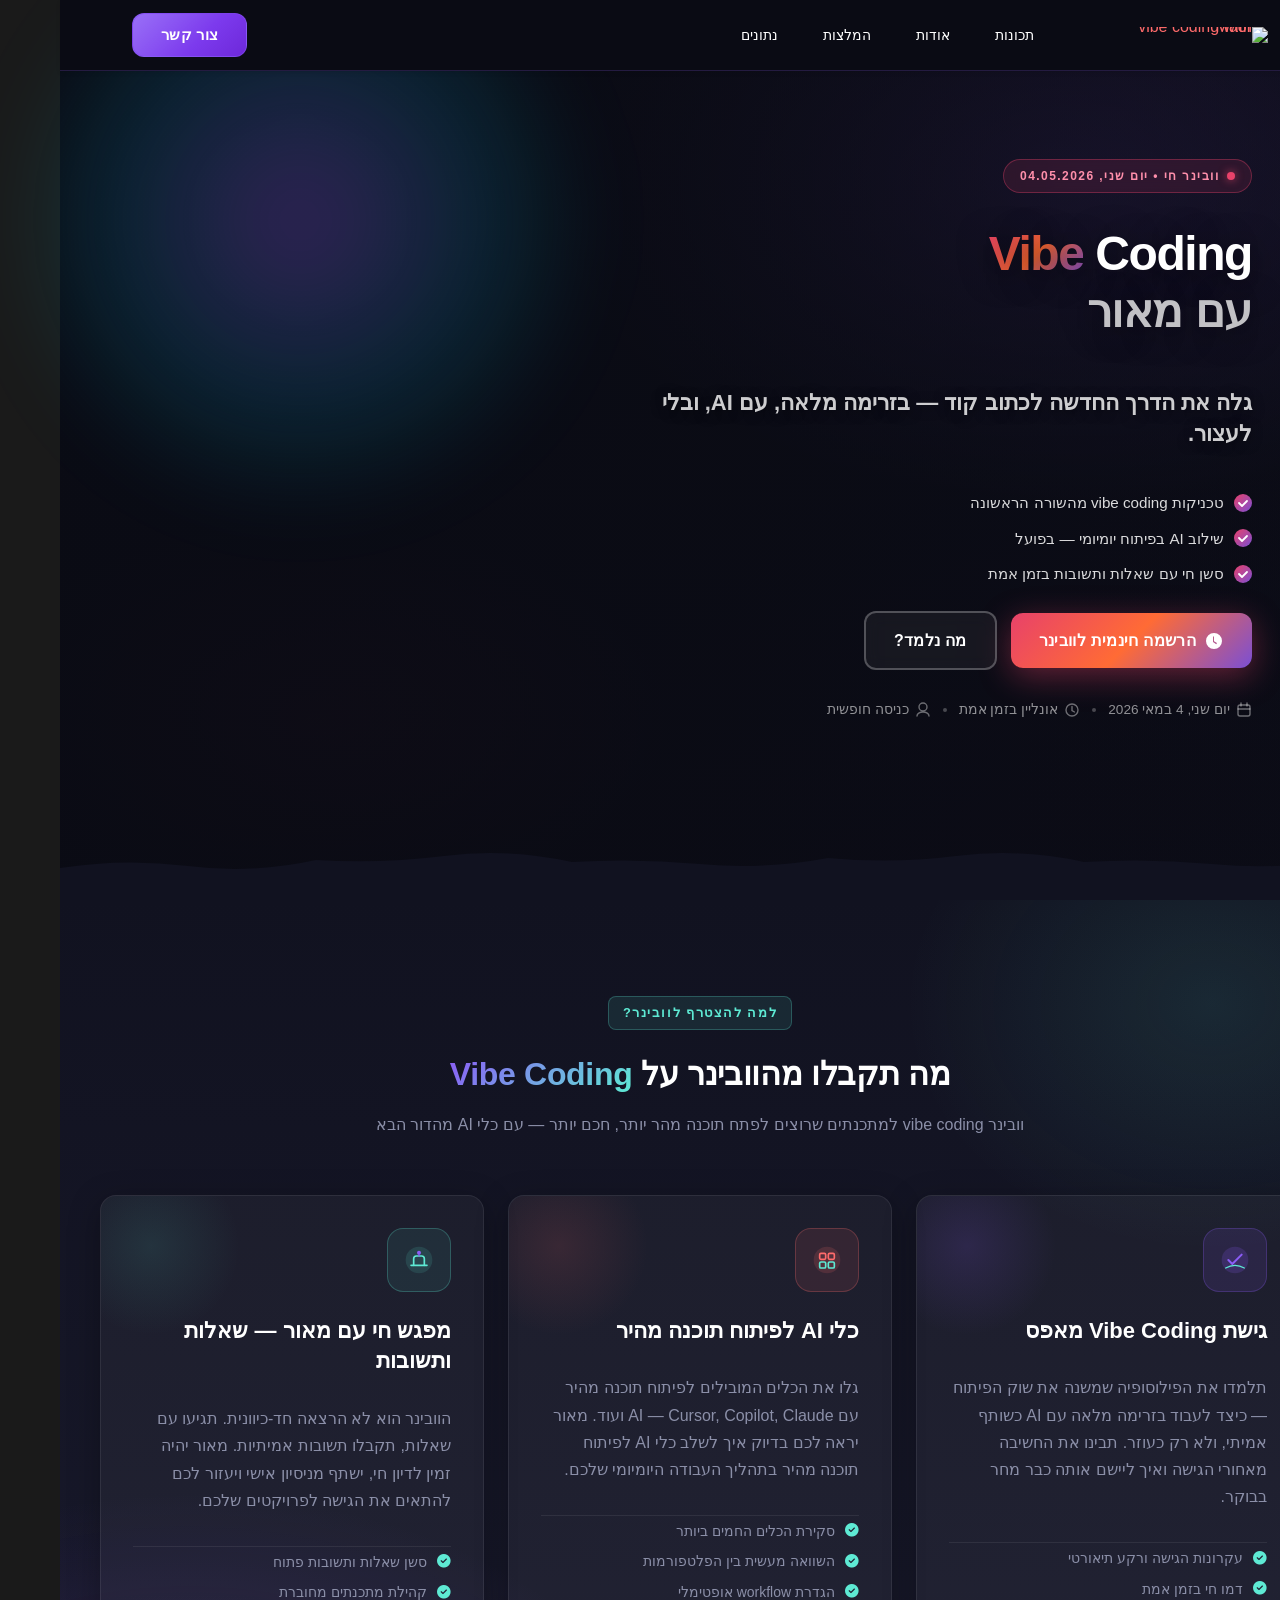
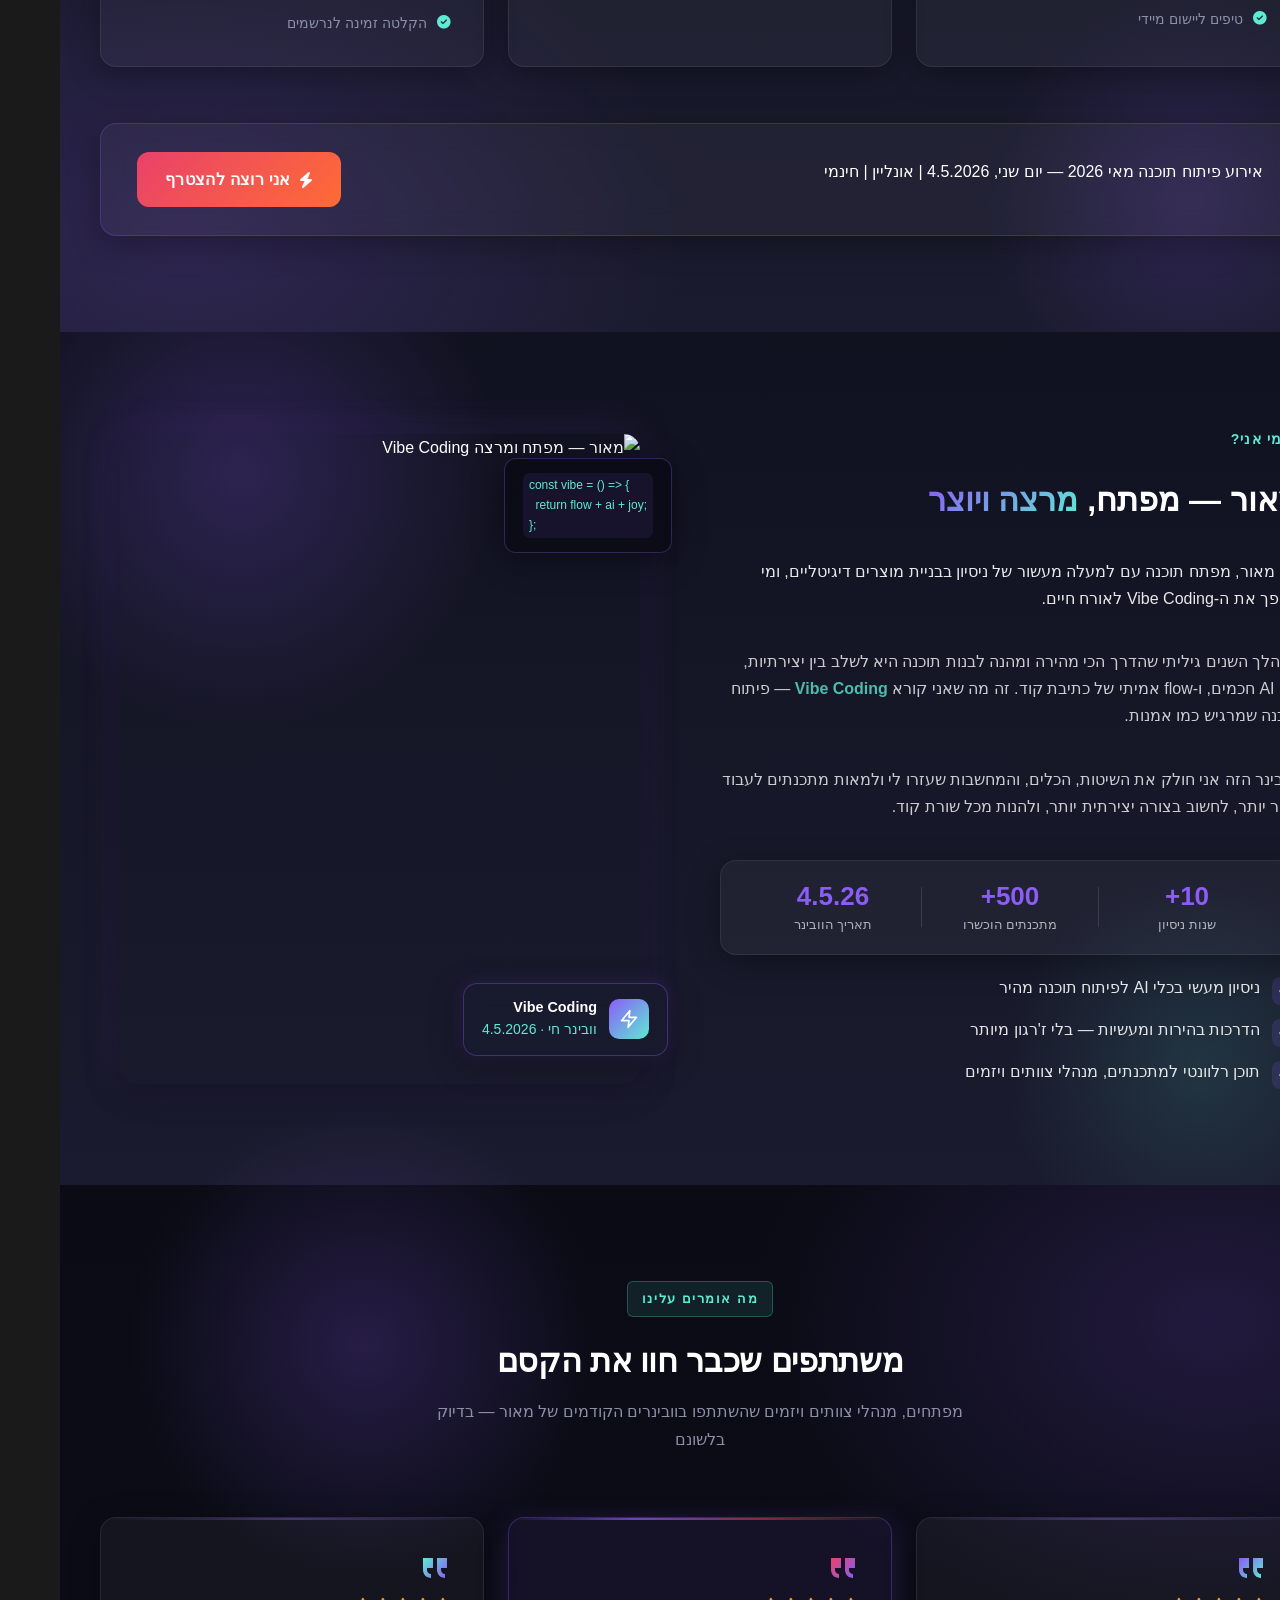
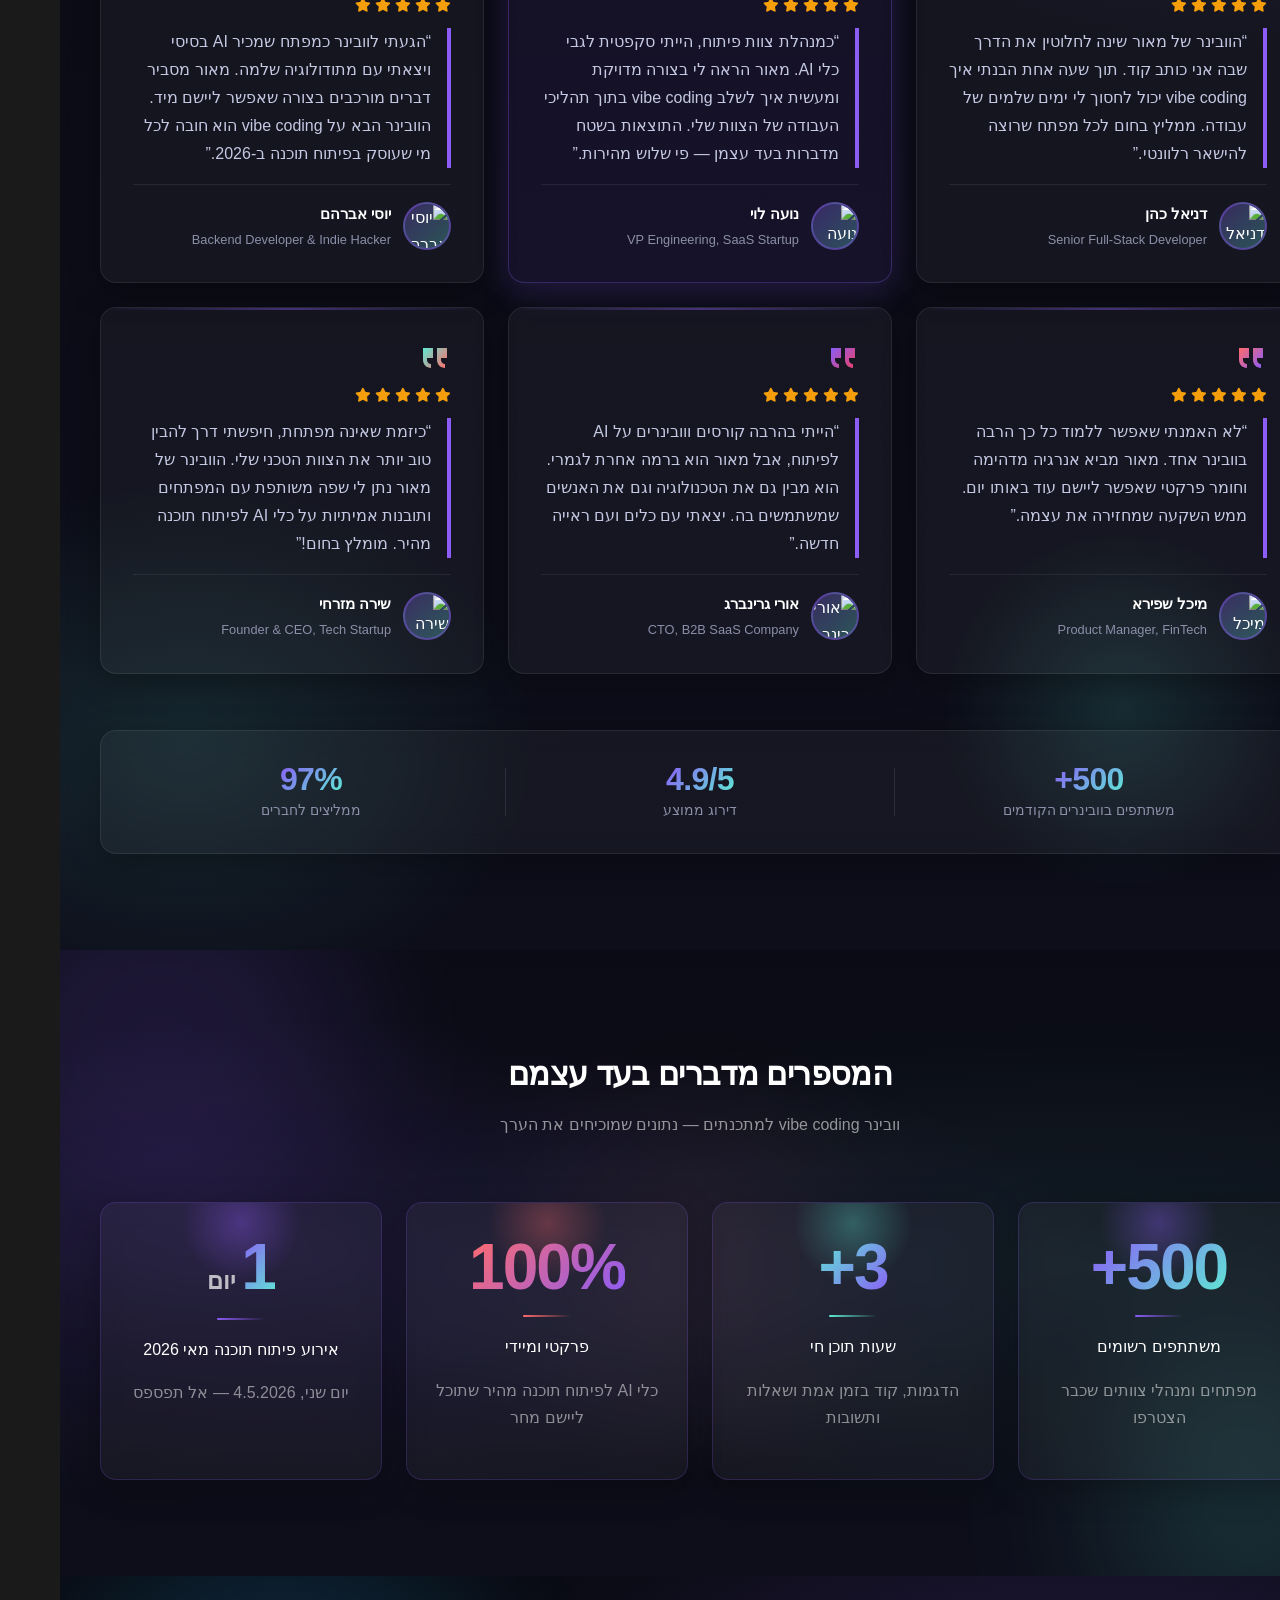
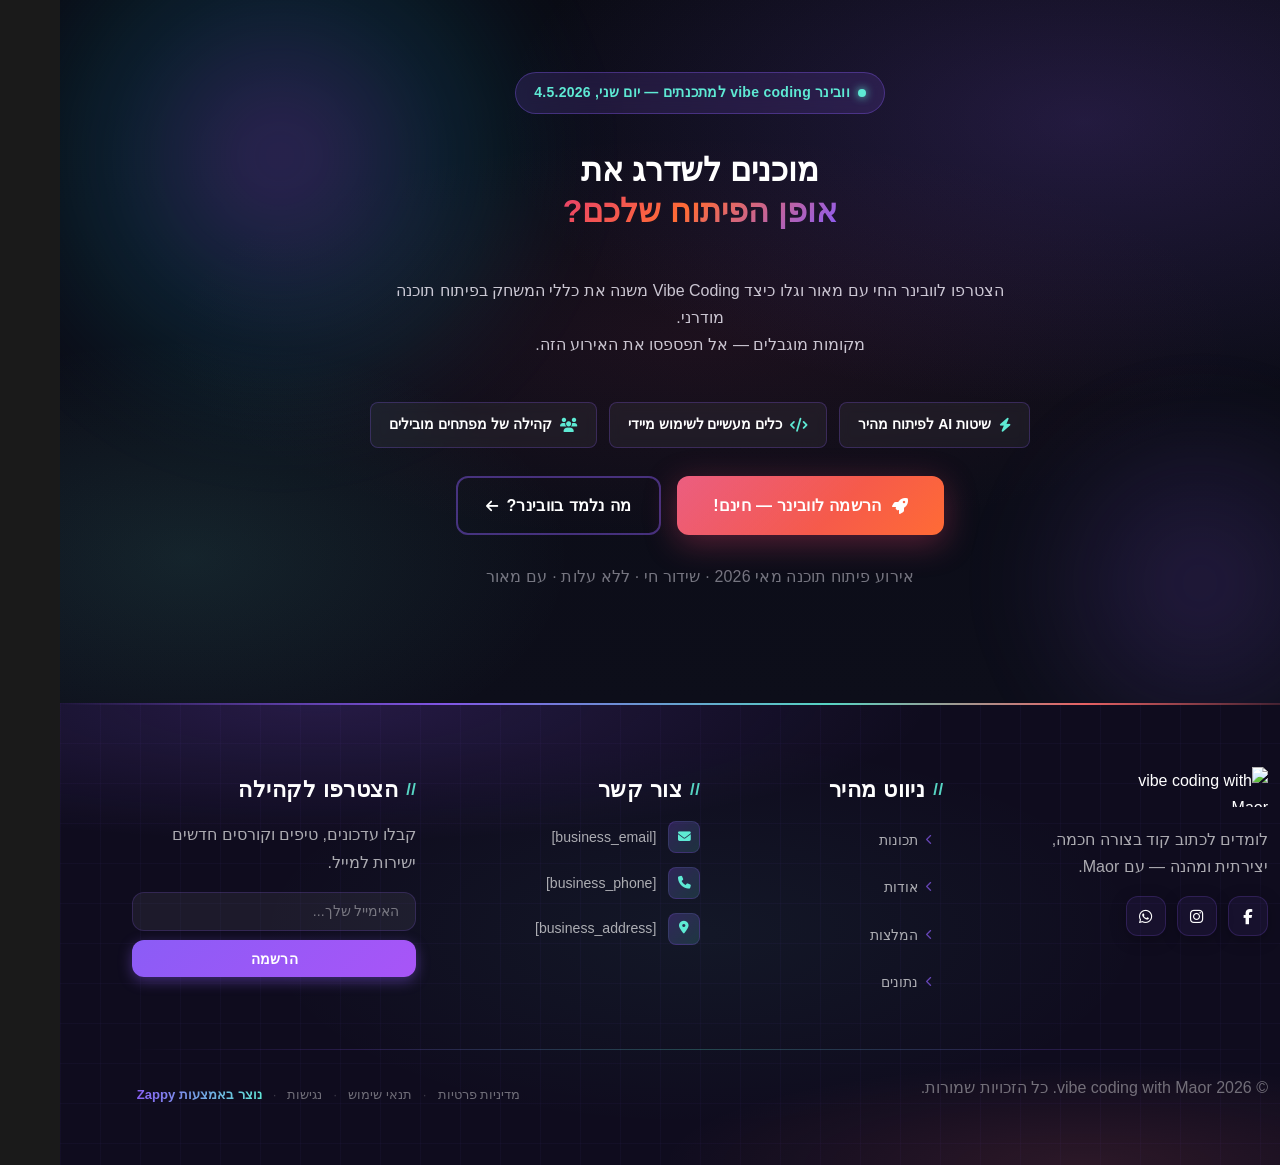
==== public/index.html @ a0b82d30 "Background sync: Progressive GitHub Sync" ====
<!doctype html><html dir="rtl" lang="he"><head><meta charset="UTF-8"><meta content="width=device-width,initial-scale=1" name="viewport"><meta content="index, follow" name="robots"><title>וובינר vibe coding למתכנתים — vibe coding with Maor</title><meta content="A landing page for a live online webinar about &#39;Vibe Coding&#39; — a modern, trending approach to software development. The event takes place on Monday, May 4th, 20" name="description"><meta content="וובינר vibe coding למתכנתים, אירוע פיתוח תוכנה מאי 2026, וובינר פיתוח תוכנה למנהלי צוותים, כלי AI לפיתוח תוכנה מהיר" name="keywords"><link href="/assets/favicon.ico" rel="icon" type="image/x-icon"><link href="/assets/favicon-16x16.png" rel="icon" type="image/png" sizes="16x16"><link href="/assets/favicon-32x32.png" rel="icon" type="image/png" sizes="32x32"><link href="/assets/favicon-48x48.png" rel="icon" type="image/png" sizes="48x48"><link href="/assets/favicon-192x192.png" rel="icon" type="image/png" sizes="192x192"><link href="/assets/favicon-512x512.png" rel="icon" type="image/png" sizes="512x512"><link href="/assets/apple-touch-icon.png" rel="apple-touch-icon"><script>!function(){"use strict";var t="ad35ed98-15ad-4f8e-ae7e-b44e70e7b2c0",e="https://qaapi.zappy5.com/api/analytics/track",a=18e5,n=2592e6,o=!0,i=!0,r=!0;var s=function(){var e="zappy_visitor_"+t,a=null;try{if(a=localStorage.getItem(e)){var o=JSON.parse(a),i=Date.now();if(i-o.created<n)return o.lastSeen=i,localStorage.setItem(e,JSON.stringify(o)),o.id}}catch(t){console.warn("Zappy Analytics: LocalStorage not available")}var r="zv_"+Date.now()+"_"+Math.random().toString(36).substr(2,9);try{localStorage.setItem(e,JSON.stringify({id:r,created:Date.now(),lastSeen:Date.now()}))}catch(t){}return r}(),c=function(){var e="zappy_session_"+t,n=null;try{if(n=sessionStorage.getItem(e)){var o=JSON.parse(n),i=Date.now();if(i-o.timestamp<a)return o.timestamp=i,sessionStorage.setItem(e,JSON.stringify(o)),o.id}}catch(t){console.warn("Zappy Analytics: SessionStorage not available")}var r="zs_"+Date.now()+"_"+Math.random().toString(36).substr(2,9);try{sessionStorage.setItem(e,JSON.stringify({id:r,timestamp:Date.now()}))}catch(t){}return r}();function l(a,n){n=n||{};var o={website_id:t,event_type:a,page_path:window.location.pathname,referrer:document.referrer||"direct",visitor_id:s,session_id:c,metadata:n};if(navigator.sendBeacon){var i=new Blob([JSON.stringify(o)],{type:"application/json"});navigator.sendBeacon(e,i)}else fetch(e,{method:"POST",headers:{"Content-Type":"application/json"},body:JSON.stringify(o),keepalive:!0}).catch(function(t){console.warn("Zappy Analytics: Failed to track event",t)})}o&&l("pageview",{title:document.title,url:window.location.href}),i&&document.addEventListener("click",function(t){var e=t.target;if("BUTTON"===e.tagName||e.closest("button")){var a="BUTTON"===e.tagName?e:e.closest("button");l("click",{element:"button",text:a.textContent.trim().substring(0,100),id:a.id||null,class:a.className||null})}else if("A"===e.tagName||e.closest("a")){var n="A"===e.tagName?e:e.closest("a");l("navigation",{element:"link",text:n.textContent.trim().substring(0,100),href:n.href,external:n.hostname!==window.location.hostname})}},!0),r&&document.addEventListener("submit",function(t){var e=t.target;l("form_submit",{form_id:e.id||null,form_name:e.name||null,form_action:e.action||null,form_method:e.method||"GET"})},!0);var d=Date.now();window.addEventListener("beforeunload",function(){l("page_unload",{time_on_page:Math.floor((Date.now()-d)/1e3),page_path:window.location.pathname})}),window.zappyAnalytics={track:l,getVisitorId:function(){return s},getSessionId:function(){return c}}}()</script><meta content="וובינר vibe coding למתכנתים — vibe coding with Maor" property="og:title"><meta content="A landing page for a live online webinar about &#39;Vibe Coding&#39; — a modern, trending approach to software development. The event takes place on Monday, May 4th, 20" property="og:description"><meta content="summary_large_image" name="twitter:card"><meta content="וובינר vibe coding למתכנתים — vibe coding with Maor" name="twitter:title"><meta content="A landing page for a live online webinar about &#39;Vibe Coding&#39; — a modern, trending approach to software development. The event takes place on Monday, May 4th, 20" name="twitter:description"><meta content="website" property="og:type"><meta content="he_IL" property="og:locale"><link href="https://cdnjs.cloudflare.com/ajax/libs/font-awesome/6.4.0/css/all.min.css" rel="stylesheet"><link href="/assets/favicon.ico" rel="icon" type="image/x-icon"><link href="/assets/favicon-16x16.png" rel="icon" type="image/png" sizes="16x16"><link href="/assets/favicon-32x32.png" rel="icon" type="image/png" sizes="32x32"><link href="/assets/favicon-48x48.png" rel="icon" type="image/png" sizes="48x48"><link href="/assets/favicon-192x192.png" rel="icon" type="image/png" sizes="192x192"><link href="/assets/favicon-512x512.png" rel="icon" type="image/png" sizes="512x512"><link href="/assets/apple-touch-icon.png" rel="apple-touch-icon"><link href="https://cdn.jsdelivr.net/npm/vanilla-cookieconsent@3/dist/cookieconsent.css" rel="stylesheet"><script src="https://cdn.jsdelivr.net/npm/vanilla-cookieconsent@3/dist/cookieconsent.umd.js"></script><script src="https://cdn.jsdelivr.net/gh/mickidum/acc_toolbar/acctoolbar/acctoolbar.min.js"></script><link href="/styles.css" rel="stylesheet"><style id="zappy-dropdown-submenu-styles">#navMenu li:has(.sub-menu),.nav-menu li:has(.sub-menu),.navbar li:has(.sub-menu),nav li:has(.sub-menu){position:relative}#navMenu .sub-menu,.nav-menu .sub-menu,.navbar .sub-menu,nav .sub-menu{display:block!important;position:absolute!important;top:100%;left:0;min-width:220px;background:#fff;border-radius:8px;box-shadow:0 8px 25px rgba(0,0,0,.15);padding:8px 0;opacity:0;visibility:hidden;transform:translateY(10px);transition:all .3s ease;z-index:1000;list-style:none;pointer-events:none}#navMenu li:hover>.sub-menu,.nav-menu li:hover>.sub-menu,.navbar li:hover>.sub-menu,nav li:hover>.sub-menu{opacity:1!important;visibility:visible!important;transform:translateY(0)!important;pointer-events:auto!important}.sub-menu li{list-style:none;margin:0;padding:0}.sub-menu a{display:block!important;padding:10px 16px!important;color:var(--text-dark,#333)!important;font-weight:500;text-decoration:none;white-space:nowrap;transition:background-color .2s}.sub-menu .zappy-nav-child>a{padding-left:28px!important;font-size:.9em!important;opacity:.85!important}[dir=rtl] .sub-menu .zappy-nav-child>a,html[lang=ar] .sub-menu .zappy-nav-child>a,html[lang=he] .sub-menu .zappy-nav-child>a{padding-left:10px!important;padding-right:28px!important}.sub-menu .zappy-nav-parent>a{font-weight:600!important}.sub-menu a:hover{background-color:#f5f5f5}[dir=rtl] .nav-menu .sub-menu,[dir=rtl] .navbar .sub-menu,[dir=rtl] nav .sub-menu,html[lang=ar] .nav-menu .sub-menu,html[lang=ar] .navbar .sub-menu,html[lang=ar] nav .sub-menu,html[lang=he] .nav-menu .sub-menu,html[lang=he] .navbar .sub-menu,html[lang=he] nav .sub-menu{left:auto!important;right:0!important}.sub-menu:empty,.sub-menu:not(:has(li)):not(:has(> a)),.sub-menu:not(:has(li:not(.zappy-hidden-menu-item))):not(:has(> a)){display:none!important;opacity:0!important;visibility:hidden!important;pointer-events:none!important}li:has(.menu-group-title):hover>.sub-menu{opacity:1!important;visibility:visible!important;transform:translateY(0)!important;pointer-events:auto!important}#navMenu>li>.menu-group-title,.nav-menu>li>.menu-group-title{display:inline-block;padding:.5rem 1rem;cursor:default;user-select:none}@media (max-width:768px){#navMenu .sub-menu,.nav-menu .sub-menu,.navbar .sub-menu,nav .sub-menu{position:static!important;transform:none!important;box-shadow:none!important;background:0 0!important;max-height:0;overflow:hidden;opacity:0;visibility:hidden;transition:max-height .3s ease,opacity .3s ease;padding:0!important;border-radius:0!important}#navMenu .sub-menu.mobile-expanded,.nav-menu .sub-menu.mobile-expanded,.navbar .sub-menu.mobile-expanded{max-height:none!important;overflow-y:visible!important;opacity:1!important;visibility:visible!important;padding:8px 0 8px 16px!important}[dir=rtl] .sub-menu.mobile-expanded,html[lang=he] .sub-menu.mobile-expanded{padding:8px 16px 8px 0!important}#navMenu li:hover>.sub-menu,.nav-menu li:hover>.sub-menu,.navbar li:hover>.sub-menu,nav li:hover>.sub-menu{opacity:0;visibility:hidden;pointer-events:none}#navMenu li>.sub-menu.mobile-expanded,.nav-menu li>.sub-menu.mobile-expanded,.navbar li>.sub-menu.mobile-expanded,nav li>.sub-menu.mobile-expanded{opacity:1!important;visibility:visible!important;pointer-events:auto!important}#navMenu li:has(.sub-menu),.nav-menu li:has(.sub-menu),.navbar li:has(.sub-menu),nav li:has(.sub-menu){display:flex!important;flex-wrap:wrap!important;align-items:center!important;position:relative!important;min-height:44px!important}#navMenu li:has(.sub-menu)>a,.nav-menu li:has(.sub-menu)>a,.navbar li:has(.sub-menu)>a,nav li:has(.sub-menu)>a{flex:1!important;min-width:0!important}#navMenu li:has(.sub-menu)>.menu-group-title,.nav-menu li:has(.sub-menu)>.menu-group-title,.navbar li:has(.sub-menu)>.menu-group-title,nav li:has(.sub-menu)>.menu-group-title{flex:1!important;min-width:0!important;padding:0!important;line-height:inherit!important}#navMenu li:has(.sub-menu)>.sub-menu,.nav-menu li:has(.sub-menu)>.sub-menu,.navbar li:has(.sub-menu)>.sub-menu,nav li:has(.sub-menu)>.sub-menu{flex-basis:100%!important;width:100%!important}#navMenu li:has(.sub-menu)>a [class*=arrow],#navMenu li:has(.sub-menu)>a [class*=chevron],.nav-menu li:has(.sub-menu)>a .fa-angle-down,.nav-menu li:has(.sub-menu)>a .fa-chevron-down,.nav-menu li:has(.sub-menu)>a [class*=arrow],.nav-menu li:has(.sub-menu)>a [class*=chevron],nav li:has(.sub-menu)>a [class*=arrow],nav li:has(.sub-menu)>a [class*=chevron]{display:none!important;visibility:hidden!important}.mobile-submenu-toggle{display:flex!important;align-items:center!important;justify-content:center!important;width:44px!important;height:auto!important;background:0 0!important;border:none!important;cursor:pointer!important;color:var(--text-dark)!important;position:static!important;flex-shrink:0!important;align-self:stretch!important;z-index:2!important;padding:0!important;margin:0!important}.mobile-submenu-toggle::after{content:''!important;width:0!important;height:0!important;border-left:6px solid transparent!important;border-right:6px solid transparent!important;border-top:7px solid currentColor!important;transition:transform .3s ease!important}.mobile-submenu-toggle.expanded::after{transform:rotate(180deg)!important}.sub-menu a{padding:10px 0!important;display:block!important;color:var(--text-dark)!important;white-space:normal!important}.sub-menu .zappy-nav-child>a{padding-left:28px!important;font-size:.9em!important;opacity:.85!important}[dir=rtl] .sub-menu .zappy-nav-child>a,html[lang=ar] .sub-menu .zappy-nav-child>a,html[lang=he] .sub-menu .zappy-nav-child>a{padding-left:0!important;padding-right:28px!important}.sub-menu .zappy-nav-parent>a{font-weight:600!important}#navMenu.active,.nav-menu.active{max-width:100vw!important;overflow-x:hidden!important;box-sizing:border-box!important}.navbar .sub-menu li a,.zappy-products-dropdown .sub-menu a,nav.navbar .sub-menu li a{color:var(--text-dark)!important}}@media (min-width:769px){.mobile-submenu-toggle{display:none!important}}</style><style id="zappy-widget-visibility">#mic-access-tool-box,#mic-access-tool-general-button,#mic-init-access-tool #mic-access-tool-box,#mic-init-access-tool #mic-access-tool-general-button,#mic-init-access-tool .mic-access-tool-general-button,._access-icon,._access-menu,.mic-access-tool-box,.mic-access-tool-general-button,div[id*=mic-access-tool-box]{display:none!important;visibility:hidden!important;opacity:0!important;pointer-events:none!important}</style></head><body><nav class="navbar" dir="rtl"><button class="mobile-toggle" aria-label="Menu" id="mobileToggle"><svg viewBox="0 0 24 24" fill="none" height="24" width="24" class="hamburger-icon"><path d="M3 12h18M3 6h18M3 18h18" stroke="currentColor" stroke-linecap="round" stroke-width="2"></path></svg> <svg viewBox="0 0 24 24" fill="none" height="24" width="24" class="close-icon" style="display:none"><path d="M18 6L6 18M6 6l12 12" stroke="currentColor" stroke-linecap="round" stroke-width="2"></path></svg></button> <button class="phone-header-btn" aria-label="Call" data-phone=""><svg viewBox="0 0 24 24" fill="currentColor" height="20" width="20"><path d="M22 16.92v3a2 2 0 0 1-2.18 2 19.79 19.79 0 0 1-8.63-3.07 19.5 19.5 0 0 1-6-6 19.79 19.79 0 0 1-3.07-8.67A2 2 0 0 1 4.11 2h3a2 2 0 0 1 2 1.72 12.84 12.84 0 0 0 .7 2.81 2 2 0 0 1-.45 2.11L8.09 9.91a16 16 0 0 0 6 6l1.27-1.27a2 2 0 0 1 2.11-.45 12.84 12.84 0 0 0 2.81.7A2 2 0 0 1 22 16.92z"></path></svg></button><div class="nav-container"><div class="nav-right-group"><div class="nav-brand"><a href="/" class="logo-link"><img alt="vibe coding with Maor" src="/assets/vibe-coding-with-maor-logo.webp" class="logo"></a></div><ul class="nav-menu" id="navMenu"><li><a href="#features">תכונות</a></li><li><a href="#about">אודות</a></li><li><a href="#testimonials">המלצות</a></li><li><a href="#stats">נתונים</a></li></ul></div><div class="nav-cta-container"><a href="#cta" class="nav-cta-btn">צור קשר</a></div></div></nav><script>window.addEventListener("load",function(){const e=document.querySelector(".navbar, nav, header");if(!e)return void console.log("[Navbar] Navbar element not found");let t=document.getElementById("mobileToggle")||document.querySelector(".mobile-toggle")||document.querySelector(".hamburger")||document.querySelector(".hamburger-menu")||document.querySelector(".menu-toggle")||document.querySelector(".burger-menu")||document.querySelector('[aria-label="Menu"]')||document.querySelector('[aria-label="תפריט"]');const o=document.querySelector(".phone-header-btn"),n=window.getComputedStyle(e);let r=n.backgroundColor;if(console.log("[Navbar] Initial navbar background:",r),"transparent"===r||"rgba(0, 0, 0, 0)"===r||r.startsWith("rgba")&&r.includes(", 0)")){const e=n.backgroundImage;if(e&&"none"!==e)console.log("[Navbar] Navbar has background image/gradient, using dark text"),r="rgb(240, 240, 240)";else{const e=window.getComputedStyle(document.body).backgroundColor;console.log("[Navbar] Navbar transparent, using body background:",e),r=e}}const i=r.match(/\d+/g);if(i&&i.length>=3){const e=(.299*parseInt(i[0])+.587*parseInt(i[1])+.114*parseInt(i[2]))/255;console.log("[Navbar] Mobile button colors preserved from Claude CSS (luminance:",e.toFixed(2)+")");const n=document.createElement("style");n.id="zappy-mobile-nav-fix";document.documentElement.lang;document.documentElement.dir,n.textContent='\n        /* Hide mobile buttons on desktop, show only on mobile */\n        @media (min-width: 769px) {\n          .mobile-toggle,\n          .phone-header-btn {\n            display: none !important;\n          }\n        }\n        \n        /* Show and position mobile buttons correctly on mobile */\n        @media (max-width: 768px) {\n          .mobile-toggle,\n          .phone-header-btn {\n            position: absolute !important;\n            top: 50% !important;\n            transform: translateY(-50%) !important;\n            z-index: 1001 !important;\n            display: flex !important;\n            align-items: center !important;\n            justify-content: center !important;\n            width: 36px !important;\n            height: 36px !important;\n            border-radius: 50% !important;\n            border: none !important;\n            cursor: pointer !important;\n            padding: 6px !important;\n            background: none !important;\n            color: var(--nav-text, var(--text-dark)) !important;\n          }\n          \n          /* LTR positioning (default): hamburger LEFT, phone RIGHT */\n          html:not([dir="rtl"]):not([lang="he"]):not([lang="ar"]) .mobile-toggle,\n          html[dir="ltr"] .mobile-toggle {\n            left: 12px !important;\n            right: auto !important;\n          }\n          html:not([dir="rtl"]):not([lang="he"]):not([lang="ar"]) .phone-header-btn,\n          html[dir="ltr"] .phone-header-btn {\n            right: 12px !important;\n            left: auto !important;\n          }\n          \n          /* RTL positioning: hamburger RIGHT, phone LEFT */\n          html[dir="rtl"] .mobile-toggle,\n          html[lang="he"] .mobile-toggle,\n          html[lang="ar"] .mobile-toggle {\n            right: 12px !important;\n            left: auto !important;\n          }\n          html[dir="rtl"] .phone-header-btn,\n          html[lang="he"] .phone-header-btn,\n          html[lang="ar"] .phone-header-btn {\n            left: 12px !important;\n            right: auto !important;\n          }\n          \n          /* CRITICAL: Ensure nav-container has min-height on mobile */\n          /* All children are positioned absolutely/fixed on mobile, so height:auto collapses to 0 */\n          .nav-container {\n            min-height: 70px !important;\n            position: relative !important;\n          }\n          \n          /* Ensure SVG icons are properly sized and inherit color */\n          .mobile-toggle svg,\n          .phone-header-btn svg {\n            width: 24px !important;\n            height: 24px !important;\n            /* Don\'t force display - let JavaScript control hamburger/close toggle */\n          }\n          \n          /* Reset nav-cta-container on mobile - remove desktop box-shadow/padding */\n          /* that creates a visible ghost box when CTA button is hidden */\n          .nav-cta-container {\n            box-shadow: none !important;\n            padding: 0 !important;\n          }\n          \n          /* Hide nav-cta-container entirely on mobile when there\'s no lang-switcher */\n          /* (only the CTA button is inside, and it\'s hidden on mobile) */\n          .nav-cta-container:not(:has(.lang-switcher)) {\n            display: none !important;\n          }\n          \n          /* CRITICAL: Prevent hero image fade gradient from bleeding over headline text */\n          /* The .image-fade-gradient has bottom: -30px (extends below parent) */\n          /* On mobile stacked layout, this overlaps the h1 text below the image */\n          .hero-image-column {\n            overflow: hidden !important;\n          }\n          .image-fade-gradient {\n            bottom: 0 !important;\n          }\n          \n          /* Hide desktop language switcher on mobile - hamburger menu handles it */\n          /* High specificity to override stored CSS */\n          .lang-switcher,\n          .nav-cta-container .lang-switcher,\n          .nav-container .lang-switcher,\n          .navbar .lang-switcher,\n          .navbar .nav-cta-container .lang-switcher {\n            display: none !important;\n          }\n        }\n      ';const r=document.getElementById("zappy-mobile-nav-fix");r&&r.remove(),document.head.appendChild(n),console.log("[Navbar] Critical CSS injected for mobile nav positioning");const l=window.innerWidth<=768;if(t){const e=t.querySelector(".hamburger-icon"),o=t.querySelector(".close-icon");e&&(e.style.setProperty("width","24px","important"),e.style.setProperty("height","24px","important"),e.style.setProperty("display","block","important")),o&&(o.style.setProperty("width","24px","important"),o.style.setProperty("height","24px","important"),o.style.setProperty("display","none","important")),l?(t.style.setProperty("position","absolute","important"),t.style.setProperty("top","50%","important"),t.style.setProperty("transform","translateY(-50%)","important"),t.style.setProperty("z-index","1001","important"),t.style.removeProperty("left"),t.style.removeProperty("right"),console.log("[Navbar] Mobile toggle positioning applied (mobile viewport)")):(t.style.removeProperty("position"),t.style.removeProperty("top"),t.style.removeProperty("transform"),t.style.removeProperty("z-index"),t.style.removeProperty("left"),t.style.removeProperty("right"),console.log("[Navbar] Desktop viewport - cleared mobile toggle inline positioning"))}if(o){const e=o.querySelector("svg");e&&(e.style.width="24px",e.style.height="24px",e.setAttribute("width","24"),e.setAttribute("height","24")),l?(o.style.setProperty("position","absolute","important"),o.style.setProperty("top","50%","important"),o.style.setProperty("transform","translateY(-50%)","important"),o.style.setProperty("z-index","1001","important"),o.style.removeProperty("left"),o.style.removeProperty("right"),console.log("[Navbar] Phone button positioning applied (mobile viewport)")):(o.style.removeProperty("position"),o.style.removeProperty("top"),o.style.removeProperty("transform"),o.style.removeProperty("z-index"),o.style.removeProperty("left"),o.style.removeProperty("right"),console.log("[Navbar] Desktop viewport - cleared phone button inline positioning"))}}else console.log("[Navbar] Could not parse background color:",r);t=document.getElementById("mobileToggle")||document.querySelector(".mobile-toggle")||document.querySelector(".hamburger")||document.querySelector(".hamburger-menu")||document.querySelector(".menu-toggle")||document.querySelector(".burger-menu")||document.querySelector('[aria-label="Menu"]')||document.querySelector('[aria-label="תפריט"]');const l=document.getElementById("navMenu")||document.querySelector(".nav-menu")||document.querySelector(".nav-links")||document.querySelector("nav ul:not(.submenu)");if(!t||!l)return void console.log("[Navbar] Mobile toggle or menu not found:",{toggle:!!t,menu:!!l});l.id||(l.id="navMenu"),console.log("[Navbar] Initializing mobile menu...");const a=t.cloneNode(!0);t.parentNode.replaceChild(a,t),a.addEventListener("click",function(e){e.preventDefault(),e.stopPropagation();const t=this.querySelector(".hamburger-icon"),o=this.querySelector(".close-icon");l.classList.contains("active")?(l.classList.remove("active"),t&&t.style.setProperty("display","block","important"),o&&o.style.setProperty("display","none","important"),document.body.style.overflow="",console.log("[Navbar] Menu closed")):(l.classList.add("active"),t&&t.style.setProperty("display","none","important"),o&&o.style.setProperty("display","block","important"),document.body.style.overflow="hidden",console.log("[Navbar] Menu opened"))}),l.querySelectorAll("a").forEach(function(e){e.addEventListener("click",function(){if("#"===this.getAttribute("href"))return;const e=a.querySelector(".hamburger-icon"),t=a.querySelector(".close-icon");l.classList.remove("active"),e&&e.style.setProperty("display","block","important"),t&&t.style.setProperty("display","none","important"),document.body.style.overflow="",console.log("[Navbar] Menu closed (link clicked)")})});var s=l.querySelectorAll(".dropdown-toggle");s.forEach(function(e){e.addEventListener("click",function(e){e.preventDefault(),e.stopPropagation();var t=this.closest(".nav-dropdown");t&&(t.parentNode.querySelectorAll(".nav-dropdown.open").forEach(function(e){e!==t&&e.classList.remove("open")}),t.classList.toggle("open"),console.log("[Navbar] Dropdown toggled:",t.classList.contains("open")?"open":"closed"))})}),document.addEventListener("click",function(e){e.target.closest(".nav-dropdown")||document.querySelectorAll(".nav-dropdown.open").forEach(function(e){e.classList.remove("open")})}),console.log("[Navbar] Dropdown handlers initialized for "+s.length+" dropdowns"),o&&o.addEventListener("click",function(){const e=document.querySelectorAll('a[href^="tel:"]'),t=e.length>0?e[0].getAttribute("href").replace("tel:",""):"[business_phone]";window.location.href="tel:"+t,console.log("[Navbar] Phone button clicked")}),console.log("[Navbar] Mobile menu initialized successfully");const p=function(){const e=document.querySelector(".whatsapp-float");e&&(window.innerWidth>=769?(e.style.setProperty("display","none","important"),e.style.setProperty("visibility","hidden","important"),e.style.setProperty("opacity","0","important"),e.style.setProperty("pointer-events","none","important"),console.log("[WhatsApp] Button hidden on desktop")):(e.style.removeProperty("display"),e.style.removeProperty("visibility"),e.style.removeProperty("opacity"),e.style.removeProperty("pointer-events"),console.log("[WhatsApp] Button visible on mobile")))};let c;p(),window.addEventListener("resize",function(){clearTimeout(c),c=setTimeout(p,100)})})</script><main><section class="index-hero-section" data-layout-spec="בית-hero" dir="rtl" data-hero-type="fullscreen-scrim"><div class="index-hero-bg-wrapper"><img alt="וובינר vibe coding עם מאור - סביבת פיתוח עתידנית" src="/assets/site-index-hero-image-1.webp" data-context="A dramatic, immersive deep-space coding environment: a developer silhouetted against a massive monitor displaying vibrant purple and cyan code, with aurora-like glows of violet and rose emanating from the screen, dark background with floating code snippets and digital particles, cinematic and futuristic atmosphere, high contrast, editorial tech photography style" data-placeholder="index-hero-image-1" height="700" width="1200" class="index-hero-bg-img" data-hero-bg="true"></div><div class="index-hero-scrim" aria-hidden="true"></div><div class="index-hero-aurora" aria-hidden="true"></div><div class="index-hero-code-lines" aria-hidden="true"><svg viewBox="0 0 320 420" fill="none" height="420" width="320" xmlns="http://www.w3.org/2000/svg" aria-hidden="true" data-no-icon-edit="true"><text fill="#00D4FF" font-family="monospace" font-size="13" opacity="0.18" x="0" y="24">const vibe = () =&gt; {</text><text fill="#00D4FF" font-family="monospace" font-size="13" opacity="0.14" x="0" y="48">return creativity++;</text><text fill="#00D4FF" font-family="monospace" font-size="13" opacity="0.18" x="0" y="72">};</text><text fill="#7B4FD4" font-family="monospace" font-size="13" opacity="0.16" x="0" y="108">import { flow } from 'mind';</text><text fill="#00D4FF" font-family="monospace" font-size="13" opacity="0.12" x="0" y="132">// build without limits</text><text fill="#7B4FD4" font-family="monospace" font-size="13" opacity="0.14" x="0" y="168">async function ship() {</text><text fill="#00D4FF" font-family="monospace" font-size="13" opacity="0.10" x="0" y="192">await dream.code();</text><text fill="#7B4FD4" font-family="monospace" font-size="13" opacity="0.14" x="0" y="216">}</text><text fill="#E8426A" font-family="monospace" font-size="13" opacity="0.12" x="0" y="252">export default maor;</text><text fill="#00D4FF" font-family="monospace" font-size="13" opacity="0.10" x="0" y="288">// Monday 04.05.2026</text><text fill="#7B4FD4" font-family="monospace" font-size="13" opacity="0.14" x="0" y="312">while(learning) grow();</text></svg></div><div class="index-hero-container"><div class="index-hero-content"><div class="index-hero-badge"><span class="index-hero-badge-dot" aria-hidden="true"></span> <span>וובינר חי • יום שני, 04.05.2026</span></div><h1 class="index-hero-title"><span class="index-hero-title-vibe">Vibe</span> <span class="index-hero-title-coding">Coding</span><br><span class="index-hero-title-with">עם מאור</span></h1><h3 class="index-hero-subtitle">גלה את הדרך החדשה לכתוב קוד — בזרימה מלאה, עם AI, ובלי לעצור.</h3><ul class="index-hero-props" role="list"><li><svg viewBox="0 0 18 18" fill="none" height="18" width="18" data-element-type="icon" data-icon-type="svg" xmlns="http://www.w3.org/2000/svg" aria-hidden="true"><circle cx="9" cy="9" r="9" fill="url(#vp1)"></circle><path d="M5 9l3 3 5-5" stroke="#fff" stroke-linecap="round" stroke-width="1.8" stroke-linejoin="round"></path><defs><linearGradient gradientUnits="userSpaceOnUse" id="vp1" x1="0" x2="18" y1="0" y2="18"><stop stop-color="#E8426A"></stop><stop stop-color="#7B4FD4" offset="1"></stop></linearGradient></defs></svg> <span>טכניקות vibe coding מהשורה הראשונה</span></li><li><svg viewBox="0 0 18 18" fill="none" height="18" width="18" data-element-type="icon" data-icon-type="svg" xmlns="http://www.w3.org/2000/svg" aria-hidden="true"><circle cx="9" cy="9" r="9" fill="url(#vp2)"></circle><path d="M5 9l3 3 5-5" stroke="#fff" stroke-linecap="round" stroke-width="1.8" stroke-linejoin="round"></path><defs><linearGradient gradientUnits="userSpaceOnUse" id="vp2" x1="0" x2="18" y1="0" y2="18"><stop stop-color="#E8426A"></stop><stop stop-color="#7B4FD4" offset="1"></stop></linearGradient></defs></svg> <span>שילוב AI בפיתוח יומיומי — בפועל</span></li><li><svg viewBox="0 0 18 18" fill="none" height="18" width="18" data-element-type="icon" data-icon-type="svg" xmlns="http://www.w3.org/2000/svg" aria-hidden="true"><circle cx="9" cy="9" r="9" fill="url(#vp3)"></circle><path d="M5 9l3 3 5-5" stroke="#fff" stroke-linecap="round" stroke-width="1.8" stroke-linejoin="round"></path><defs><linearGradient gradientUnits="userSpaceOnUse" id="vp3" x1="0" x2="18" y1="0" y2="18"><stop stop-color="#E8426A"></stop><stop stop-color="#7B4FD4" offset="1"></stop></linearGradient></defs></svg> <span>סשן חי עם שאלות ותשובות בזמן אמת</span></li></ul><div class="index-hero-ctas"><a href="#register" class="index-hero-btn-primary"><svg viewBox="0 0 20 20" fill="none" height="20" width="20" data-element-type="icon" data-icon-type="svg" xmlns="http://www.w3.org/2000/svg" aria-hidden="true"><path d="M10 2a8 8 0 100 16A8 8 0 0010 2zm0 3.5v4.75l3 1.75-.75 1.3L9 11V5.5h1z" fill="currentColor"></path></svg> הרשמה חינמית לוובינר </a><a href="#about" class="index-hero-btn-secondary">מה נלמד?</a></div><div class="index-hero-meta"><div class="index-hero-meta-item"><svg viewBox="0 0 16 16" fill="none" height="16" width="16" data-element-type="icon" data-icon-type="svg" xmlns="http://www.w3.org/2000/svg" aria-hidden="true"><rect height="11" rx="2" stroke="currentColor" stroke-width="1.4" width="12" x="2" y="3"></rect><path d="M2 7h12M5 1v3M11 1v3" stroke="currentColor" stroke-linecap="round" stroke-width="1.4"></path></svg> <span>יום שני, 4 במאי 2026</span></div><div class="index-hero-meta-divider" aria-hidden="true"></div><div class="index-hero-meta-item"><svg viewBox="0 0 16 16" fill="none" height="16" width="16" data-element-type="icon" data-icon-type="svg" xmlns="http://www.w3.org/2000/svg" aria-hidden="true"><circle cx="8" cy="8" r="6" stroke="currentColor" stroke-width="1.4"></circle><path d="M8 4.5v4l2.5 1.5" stroke="currentColor" stroke-linecap="round" stroke-width="1.4"></path></svg> <span>אונליין בזמן אמת</span></div><div class="index-hero-meta-divider" aria-hidden="true"></div><div class="index-hero-meta-item"><svg viewBox="0 0 16 16" fill="none" height="16" width="16" data-element-type="icon" data-icon-type="svg" xmlns="http://www.w3.org/2000/svg" aria-hidden="true"><path d="M8 1a4 4 0 100 8A4 4 0 008 1zM2 14c0-2.21 2.686-4 6-4s6 1.79 6 4" stroke="currentColor" stroke-linecap="round" stroke-width="1.4"></path></svg> <span>כניסה חופשית</span></div></div></div></div><div class="index-hero-divider-wrapper"><svg viewBox="0 0 1200 80" xmlns="http://www.w3.org/2000/svg" aria-hidden="true" data-no-icon-edit="true" preserveAspectRatio="none"><path d="M0,80 L0,48 Q60,38 120,46 T240,40 Q300,44 360,36 T480,42 Q540,38 600,44 T720,38 Q780,44 840,36 T960,42 Q1020,38 1080,44 T1200,40 L1200,80 Z" fill="#111220"></path></svg></div></section><section class="index-features-section" data-layout-spec="בית-features" dir="rtl" id="features"><div class="index-features-glow" aria-hidden="true"></div><div class="index-features-container"><div class="index-features-header"><span class="index-features-eyebrow">למה להצטרף לוובינר?</span><h2 class="index-features-title">מה תקבלו מהוובינר על <span class="index-features-highlight">Vibe Coding</span></h2><p class="index-features-subtitle">וובינר vibe coding למתכנתים שרוצים לפתח תוכנה מהר יותר, חכם יותר — עם כלי AI מהדור הבא</p></div><div class="index-features-grid"><article class="index-feature-card"><div class="index-feature-icon-wrap"><svg viewBox="0 0 48 48" fill="none" height="32" width="32" data-element-type="icon" data-icon-type="svg" xmlns="http://www.w3.org/2000/svg" aria-hidden="true"><circle cx="24" cy="24" r="20" fill="rgba(139,92,246,0.18)"></circle><polyline points="14,24 20,30 34,16" stroke="#8B5CF6" stroke-linecap="round" stroke-linejoin="round" stroke-width="3"></polyline><path d="M10 36 Q24 28 38 36" fill="none" stroke="#5EEAD4" stroke-linecap="round" stroke-width="2"></path></svg></div><div class="index-feature-content"><h3 class="index-feature-title">גישת Vibe Coding מאפס</h3><p class="index-feature-desc">תלמדו את הפילוסופיה שמשנה את שוק הפיתוח — כיצד לעבוד בזרימה מלאה עם AI כשותף אמיתי, ולא רק כעוזר. תבינו את החשיבה מאחורי הגישה ואיך ליישם אותה כבר מחר בבוקר.</p><ul class="index-feature-bullets"><li><i class="fa-solid fa-circle-check" aria-hidden="true"></i><span>עקרונות הגישה ורקע תיאורטי</span></li><li><i class="fa-solid fa-circle-check" aria-hidden="true"></i><span>דמו חי בזמן אמת</span></li><li><i class="fa-solid fa-circle-check" aria-hidden="true"></i><span>טיפים ליישום מיידי</span></li></ul></div><div class="index-feature-card-glow" aria-hidden="true"></div></article><article class="index-feature-card index-feature-card--accent"><div class="index-feature-icon-wrap index-feature-icon-wrap--accent"><svg viewBox="0 0 48 48" fill="none" height="32" width="32" data-element-type="icon" data-icon-type="svg" xmlns="http://www.w3.org/2000/svg" aria-hidden="true"><circle cx="24" cy="24" r="20" fill="rgba(255,107,107,0.15)"></circle><rect height="9" rx="2" stroke="#FF6B6B" stroke-width="2.5" width="9" x="13" y="14"></rect><rect height="9" rx="2" stroke="#FF6B6B" stroke-width="2.5" width="9" x="26" y="14"></rect><rect height="9" rx="2" stroke="#5EEAD4" stroke-width="2.5" width="9" x="13" y="27"></rect><rect height="9" rx="2" stroke="#5EEAD4" stroke-width="2.5" width="9" x="26" y="27"></rect></svg></div><div class="index-feature-content"><h3 class="index-feature-title">כלי AI לפיתוח תוכנה מהיר</h3><p class="index-feature-desc">גלו את הכלים המובילים לפיתוח תוכנה מהיר עם AI — Cursor, Copilot, Claude ועוד. מאור יראה לכם בדיוק איך לשלב כלי AI לפיתוח תוכנה מהיר בתהליך העבודה היומיומי שלכם.</p><ul class="index-feature-bullets"><li><i class="fa-solid fa-circle-check" aria-hidden="true"></i><span>סקירת הכלים החמים ביותר</span></li><li><i class="fa-solid fa-circle-check" aria-hidden="true"></i><span>השוואה מעשית בין הפלטפורמות</span></li><li><i class="fa-solid fa-circle-check" aria-hidden="true"></i><span>הגדרת workflow אופטימלי</span></li></ul></div><div class="index-feature-card-glow index-feature-card-glow--accent" aria-hidden="true"></div></article><article class="index-feature-card index-feature-card--teal"><div class="index-feature-icon-wrap index-feature-icon-wrap--teal"><svg viewBox="0 0 48 48" fill="none" height="32" width="32" data-element-type="icon" data-icon-type="svg" xmlns="http://www.w3.org/2000/svg" aria-hidden="true"><circle cx="24" cy="24" r="20" fill="rgba(94,234,212,0.12)"></circle><path d="M16 32 L16 22 Q16 18 20 18 L28 18 Q32 18 32 22 L32 32" fill="none" stroke="#5EEAD4" stroke-linecap="round" stroke-width="2.5"></path><line stroke="#5EEAD4" stroke-linecap="round" stroke-width="2.5" x1="12" x2="36" y1="32" y2="32"></line><circle cx="24" cy="13" r="3" fill="#8B5CF6"></circle><line stroke="#8B5CF6" stroke-linecap="round" stroke-width="2" x1="24" x2="24" y1="16" y2="18"></line></svg></div><div class="index-feature-content"><h3 class="index-feature-title">מפגש חי עם מאור — שאלות ותשובות</h3><p class="index-feature-desc">הוובינר הוא לא הרצאה חד-כיוונית. תגיעו עם שאלות, תקבלו תשובות אמיתיות. מאור יהיה זמין לדיון חי, ישתף מניסיון אישי ויעזור לכם להתאים את הגישה לפרויקטים שלכם.</p><ul class="index-feature-bullets"><li><i class="fa-solid fa-circle-check" aria-hidden="true"></i><span>סשן שאלות ותשובות פתוח</span></li><li><i class="fa-solid fa-circle-check" aria-hidden="true"></i><span>קהילת מתכנתים מחוברת</span></li><li><i class="fa-solid fa-circle-check" aria-hidden="true"></i><span>הקלטה זמינה לנרשמים</span></li></ul></div><div class="index-feature-card-glow index-feature-card-glow--teal" aria-hidden="true"></div></article></div><div class="index-features-cta-strip"><p class="index-features-cta-text">אירוע פיתוח תוכנה מאי 2026 — יום שני, 4.5.2026 | אונליין | חינמי</p><a href="#register" class="btn-primary index-features-cta-btn"><i class="fa-solid fa-bolt" aria-hidden="true"></i> אני רוצה להצטרף</a></div></div></section><section class="index-about-section" data-layout-spec="בית-about" dir="rtl" id="about"><div class="about-aurora-blob" aria-hidden="true"></div><div class="about-radial-glow" aria-hidden="true"></div><div class="about-container"><div class="about-text-col"><div class="about-eyebrow"><span class="about-eyebrow-dot"></span> <span>מי אני?</span></div><h2 class="about-heading">מאור — מפתח, <span class="about-heading-gradient">מרצה ויוצר</span></h2><p class="about-lead">אני מאור, מפתח תוכנה עם למעלה מעשור של ניסיון בבניית מוצרים דיגיטליים, ומי שהפך את ה-Vibe Coding לאורח חיים.</p><p class="about-body">במהלך השנים גיליתי שהדרך הכי מהירה ומהנה לבנות תוכנה היא לשלב בין יצירתיות, כלי AI חכמים, ו-flow אמיתי של כתיבת קוד. זה מה שאני קורא <strong>Vibe Coding</strong> — פיתוח תוכנה שמרגיש כמו אמנות.</p><p class="about-body">בוובינר הזה אני חולק את השיטות, הכלים, והמחשבות שעזרו לי ולמאות מתכנתים לעבוד מהר יותר, לחשוב בצורה יצירתית יותר, ולהנות מכל שורת קוד.</p><div class="about-stats"><div class="about-stat-item"><span class="about-stat-number">10+</span> <span class="about-stat-label">שנות ניסיון</span></div><div class="about-stat-divider" aria-hidden="true"></div><div class="about-stat-item"><span class="about-stat-number">500+</span> <span class="about-stat-label">מתכנתים הוכשרו</span></div><div class="about-stat-divider" aria-hidden="true"></div><div class="about-stat-item"><span class="about-stat-number">4.5.26</span> <span class="about-stat-label">תאריך הוובינר</span></div></div><ul class="about-features-list"><li><span class="about-feature-icon" aria-hidden="true"><svg viewBox="0 0 24 24" fill="none" height="18" width="18" data-element-type="icon" data-icon-type="svg" stroke="currentColor" stroke-linecap="round" stroke-linejoin="round" stroke-width="2.5"><polyline points="20 6 9 17 4 12"></polyline></svg> </span><span>ניסיון מעשי בכלי AI לפיתוח תוכנה מהיר</span></li><li><span class="about-feature-icon" aria-hidden="true"><svg viewBox="0 0 24 24" fill="none" height="18" width="18" data-element-type="icon" data-icon-type="svg" stroke="currentColor" stroke-linecap="round" stroke-linejoin="round" stroke-width="2.5"><polyline points="20 6 9 17 4 12"></polyline></svg> </span><span>הדרכות בהירות ומעשיות — בלי ז'רגון מיותר</span></li><li><span class="about-feature-icon" aria-hidden="true"><svg viewBox="0 0 24 24" fill="none" height="18" width="18" data-element-type="icon" data-icon-type="svg" stroke="currentColor" stroke-linecap="round" stroke-linejoin="round" stroke-width="2.5"><polyline points="20 6 9 17 4 12"></polyline></svg> </span><span>תוכן רלוונטי למתכנתים, מנהלי צוותים ויזמים</span></li></ul></div><div class="about-image-col"><div class="about-image-wrapper"><div class="about-code-float" aria-hidden="true"><pre><code>const vibe = () =&gt; {
  return flow + ai + joy;
};</code></pre></div><img alt="מאור — מפתח ומרצה Vibe Coding" src="/assets/site-index-about-image-1.webp" data-context="Professional photo of Maor, a software developer and educator in his 30s, sitting at a modern desk with multiple monitors showing code and AI tools. Warm studio lighting, confident and approachable expression, dark tech-themed background with purple and teal ambient glow. High-quality portrait suitable for a tech webinar landing page." data-placeholder="index-about-image-1" height="600" width="560" class="about-main-img"><div class="about-badge"><span class="about-badge-icon" aria-hidden="true"><svg viewBox="0 0 24 24" fill="none" height="20" width="20" data-element-type="icon" data-icon-type="svg" stroke="currentColor" stroke-linecap="round" stroke-linejoin="round" stroke-width="2"><polygon points="13 2 3 14 12 14 11 22 21 10 12 10 13 2"></polygon></svg></span><div class="about-badge-text"><strong>Vibe Coding</strong> <small>וובינר חי · 4.5.2026</small></div></div></div></div></div></section><section class="index-testimonials-section" data-layout-spec="בית-testimonials" dir="rtl" id="testimonials"><div class="its-aurora-blob" aria-hidden="true"></div><div class="its-aurora-blob-2" aria-hidden="true"></div><div class="its-container"><div class="its-header"><span class="its-label">מה אומרים עלינו</span><h2 class="its-title">משתתפים שכבר חוו את הקסם</h2><p class="its-subtitle">מפתחים, מנהלי צוותים ויזמים שהשתתפו בוובינרים הקודמים של מאור — בדיוק בלשונם</p></div><div class="its-grid"><article class="its-card"><div class="its-quote-icon" aria-hidden="true"><svg viewBox="0 0 32 32" fill="none" height="32" width="32" data-element-type="icon" data-icon-type="svg" xmlns="http://www.w3.org/2000/svg"><path d="M4 20C4 24.418 7.582 28 12 28V24C9.791 24 8 22.209 8 20V18H14V8H4V20ZM18 20C18 24.418 21.582 28 26 28V24C23.791 24 22 22.209 22 20V18H28V8H18V20Z" fill="url(#quote-grad-1)"></path><defs><linearGradient gradientUnits="userSpaceOnUse" id="quote-grad-1" x1="4" x2="28" y1="8" y2="28"><stop stop-color="#8B5CF6" offset="0%"></stop><stop stop-color="#5EEAD4" offset="100%"></stop></linearGradient></defs></svg></div><div class="its-stars" aria-label="דירוג 5 כוכבים"><i class="fas fa-star"></i><i class="fas fa-star"></i><i class="fas fa-star"></i><i class="fas fa-star"></i><i class="fas fa-star"></i></div><blockquote class="its-quote">“הוובינר של מאור שינה לחלוטין את הדרך שבה אני כותב קוד. תוך שעה אחת הבנתי איך vibe coding יכול לחסוך לי ימים שלמים של עבודה. ממליץ בחום לכל מפתח שרוצה להישאר רלוונטי.”</blockquote><footer class="its-author"><div class="its-avatar"><img alt="דניאל כהן" src="/assets/site-testimonial-avatar-1.webp" data-context="Professional headshot of a young Israeli male software developer, confident smile, casual tech style" data-placeholder="testimonial-avatar-1" height="48" width="48"></div><div class="its-author-info"><strong class="its-author-name">דניאל כהן</strong> <span class="its-author-role">Senior Full-Stack Developer</span></div></footer></article><article class="its-card its-card--featured"><div class="its-quote-icon" aria-hidden="true"><svg viewBox="0 0 32 32" fill="none" height="32" width="32" data-element-type="icon" data-icon-type="svg" xmlns="http://www.w3.org/2000/svg"><path d="M4 20C4 24.418 7.582 28 12 28V24C9.791 24 8 22.209 8 20V18H14V8H4V20ZM18 20C18 24.418 21.582 28 26 28V24C23.791 24 22 22.209 22 20V18H28V8H18V20Z" fill="url(#quote-grad-2)"></path><defs><linearGradient gradientUnits="userSpaceOnUse" id="quote-grad-2" x1="4" x2="28" y1="8" y2="28"><stop stop-color="#E8426A" offset="0%"></stop><stop stop-color="#8B5CF6" offset="100%"></stop></linearGradient></defs></svg></div><div class="its-stars" aria-label="דירוג 5 כוכבים"><i class="fas fa-star"></i><i class="fas fa-star"></i><i class="fas fa-star"></i><i class="fas fa-star"></i><i class="fas fa-star"></i></div><blockquote class="its-quote">“כמנהלת צוות פיתוח, הייתי סקפטית לגבי כלי AI. מאור הראה לי בצורה מדויקת ומעשית איך לשלב vibe coding בתוך תהליכי העבודה של הצוות שלי. התוצאות בשטח מדברות בעד עצמן — פי שלוש מהירות.”</blockquote><footer class="its-author"><div class="its-avatar"><img alt="נועה לוי" src="/assets/site-testimonial-avatar-2.webp" data-context="Professional headshot of an Israeli female tech team lead, approachable and professional, modern office background" data-placeholder="testimonial-avatar-2" height="48" width="48"></div><div class="its-author-info"><strong class="its-author-name">נועה לוי</strong> <span class="its-author-role">VP Engineering, SaaS Startup</span></div></footer></article><article class="its-card"><div class="its-quote-icon" aria-hidden="true"><svg viewBox="0 0 32 32" fill="none" height="32" width="32" data-element-type="icon" data-icon-type="svg" xmlns="http://www.w3.org/2000/svg"><path d="M4 20C4 24.418 7.582 28 12 28V24C9.791 24 8 22.209 8 20V18H14V8H4V20ZM18 20C18 24.418 21.582 28 26 28V24C23.791 24 22 22.209 22 20V18H28V8H18V20Z" fill="url(#quote-grad-3)"></path><defs><linearGradient gradientUnits="userSpaceOnUse" id="quote-grad-3" x1="4" x2="28" y1="8" y2="28"><stop stop-color="#5EEAD4" offset="0%"></stop><stop stop-color="#8B5CF6" offset="100%"></stop></linearGradient></defs></svg></div><div class="its-stars" aria-label="דירוג 5 כוכבים"><i class="fas fa-star"></i><i class="fas fa-star"></i><i class="fas fa-star"></i><i class="fas fa-star"></i><i class="fas fa-star"></i></div><blockquote class="its-quote">“הגעתי לוובינר כמפתח שמכיר AI בסיסי ויצאתי עם מתודולוגיה שלמה. מאור מסביר דברים מורכבים בצורה שאפשר ליישם מיד. הוובינר הבא על vibe coding הוא חובה לכל מי שעוסק בפיתוח תוכנה ב-2026.”</blockquote><footer class="its-author"><div class="its-avatar"><img alt="יוסי אברהם" src="/assets/site-testimonial-avatar-3.webp" data-context="Professional headshot of a young Israeli male developer, friendly expression, casual startup environment" data-placeholder="testimonial-avatar-3" height="48" width="48"></div><div class="its-author-info"><strong class="its-author-name">יוסי אברהם</strong> <span class="its-author-role">Backend Developer &amp; Indie Hacker</span></div></footer></article><article class="its-card"><div class="its-quote-icon" aria-hidden="true"><svg viewBox="0 0 32 32" fill="none" height="32" width="32" data-element-type="icon" data-icon-type="svg" xmlns="http://www.w3.org/2000/svg"><path d="M4 20C4 24.418 7.582 28 12 28V24C9.791 24 8 22.209 8 20V18H14V8H4V20ZM18 20C18 24.418 21.582 28 26 28V24C23.791 24 22 22.209 22 20V18H28V8H18V20Z" fill="url(#quote-grad-4)"></path><defs><linearGradient gradientUnits="userSpaceOnUse" id="quote-grad-4" x1="4" x2="28" y1="8" y2="28"><stop stop-color="#FF6B6B" offset="0%"></stop><stop stop-color="#8B5CF6" offset="100%"></stop></linearGradient></defs></svg></div><div class="its-stars" aria-label="דירוג 5 כוכבים"><i class="fas fa-star"></i><i class="fas fa-star"></i><i class="fas fa-star"></i><i class="fas fa-star"></i><i class="fas fa-star"></i></div><blockquote class="its-quote">“לא האמנתי שאפשר ללמוד כל כך הרבה בוובינר אחד. מאור מביא אנרגיה מדהימה וחומר פרקטי שאפשר ליישם עוד באותו יום. ממש השקעה שמחזירה את עצמה.”</blockquote><footer class="its-author"><div class="its-avatar"><img alt="מיכל שפירא" src="/assets/site-testimonial-avatar-4.webp" data-context="Professional headshot of an Israeli female product manager, smart casual attire, warm and professional" data-placeholder="testimonial-avatar-4" height="48" width="48"></div><div class="its-author-info"><strong class="its-author-name">מיכל שפירא</strong> <span class="its-author-role">Product Manager, FinTech</span></div></footer></article><article class="its-card"><div class="its-quote-icon" aria-hidden="true"><svg viewBox="0 0 32 32" fill="none" height="32" width="32" data-element-type="icon" data-icon-type="svg" xmlns="http://www.w3.org/2000/svg"><path d="M4 20C4 24.418 7.582 28 12 28V24C9.791 24 8 22.209 8 20V18H14V8H4V20ZM18 20C18 24.418 21.582 28 26 28V24C23.791 24 22 22.209 22 20V18H28V8H18V20Z" fill="url(#quote-grad-5)"></path><defs><linearGradient gradientUnits="userSpaceOnUse" id="quote-grad-5" x1="4" x2="28" y1="8" y2="28"><stop stop-color="#8B5CF6" offset="0%"></stop><stop stop-color="#E8426A" offset="100%"></stop></linearGradient></defs></svg></div><div class="its-stars" aria-label="דירוג 5 כוכבים"><i class="fas fa-star"></i><i class="fas fa-star"></i><i class="fas fa-star"></i><i class="fas fa-star"></i><i class="fas fa-star"></i></div><blockquote class="its-quote">“הייתי בהרבה קורסים ווובינרים על AI לפיתוח, אבל מאור הוא ברמה אחרת לגמרי. הוא מבין גם את הטכנולוגיה וגם את האנשים שמשתמשים בה. יצאתי עם כלים ועם ראייה חדשה.”</blockquote><footer class="its-author"><div class="its-avatar"><img alt="אורי גרינברג" src="/assets/site-testimonial-avatar-5.webp" data-context="Professional headshot of an Israeli male CTO or tech lead, mature, confident, dark background" data-placeholder="testimonial-avatar-5" height="48" width="48"></div><div class="its-author-info"><strong class="its-author-name">אורי גרינברג</strong> <span class="its-author-role">CTO, B2B SaaS Company</span></div></footer></article><article class="its-card"><div class="its-quote-icon" aria-hidden="true"><svg viewBox="0 0 32 32" fill="none" height="32" width="32" data-element-type="icon" data-icon-type="svg" xmlns="http://www.w3.org/2000/svg"><path d="M4 20C4 24.418 7.582 28 12 28V24C9.791 24 8 22.209 8 20V18H14V8H4V20ZM18 20C18 24.418 21.582 28 26 28V24C23.791 24 22 22.209 22 20V18H28V8H18V20Z" fill="url(#quote-grad-6)"></path><defs><linearGradient gradientUnits="userSpaceOnUse" id="quote-grad-6" x1="4" x2="28" y1="8" y2="28"><stop stop-color="#5EEAD4" offset="0%"></stop><stop stop-color="#FF6B6B" offset="100%"></stop></linearGradient></defs></svg></div><div class="its-stars" aria-label="דירוג 5 כוכבים"><i class="fas fa-star"></i><i class="fas fa-star"></i><i class="fas fa-star"></i><i class="fas fa-star"></i><i class="fas fa-star"></i></div><blockquote class="its-quote">“כיזמת שאינה מפתחת, חיפשתי דרך להבין טוב יותר את הצוות הטכני שלי. הוובינר של מאור נתן לי שפה משותפת עם המפתחים ותובנות אמיתיות על כלי AI לפיתוח תוכנה מהיר. מומלץ בחום!”</blockquote><footer class="its-author"><div class="its-avatar"><img alt="שירה מזרחי" src="/assets/site-testimonial-avatar-6.webp" data-context="Professional headshot of an Israeli female entrepreneur, modern and stylish, startup atmosphere" data-placeholder="testimonial-avatar-6" height="48" width="48"></div><div class="its-author-info"><strong class="its-author-name">שירה מזרחי</strong> <span class="its-author-role">Founder &amp; CEO, Tech Startup</span></div></footer></article></div><div class="its-stats"><div class="its-stat"><span class="its-stat-number">500+</span> <span class="its-stat-label">משתתפים בוובינרים הקודמים</span></div><div class="its-stat-divider" aria-hidden="true"></div><div class="its-stat"><span class="its-stat-number">4.9/5</span> <span class="its-stat-label">דירוג ממוצע</span></div><div class="its-stat-divider" aria-hidden="true"></div><div class="its-stat"><span class="its-stat-number">97%</span> <span class="its-stat-label">ממליצים לחברים</span></div></div></div></section><section class="index-stats-section" data-layout-spec="בית-stats" dir="rtl" id="stats"><div class="index-stats-container"><div class="index-stats-header"><h2 class="index-stats-title">המספרים מדברים בעד עצמם</h2><p class="index-stats-subtitle">וובינר vibe coding למתכנתים — נתונים שמוכיחים את הערך</p></div><div class="index-stats-grid"><article class="index-stat-card"><div class="index-stat-glow"></div><div class="index-stat-number"><span class="index-stat-value">500+</span></div><div class="index-stat-divider"></div><p class="index-stat-label">משתתפים רשומים</p><p class="index-stat-desc">מפתחים ומנהלי צוותים שכבר הצטרפו</p></article><article class="index-stat-card"><div class="index-stat-glow index-stat-glow--secondary"></div><div class="index-stat-number"><span class="index-stat-value">3+</span></div><div class="index-stat-divider index-stat-divider--secondary"></div><p class="index-stat-label">שעות תוכן חי</p><p class="index-stat-desc">הדגמות, קוד בזמן אמת ושאלות ותשובות</p></article><article class="index-stat-card"><div class="index-stat-glow index-stat-glow--accent"></div><div class="index-stat-number"><span class="index-stat-value">100%</span></div><div class="index-stat-divider index-stat-divider--accent"></div><p class="index-stat-label">פרקטי ומיידי</p><p class="index-stat-desc">כלי AI לפיתוח תוכנה מהיר שתוכל ליישם מחר</p></article><article class="index-stat-card"><div class="index-stat-glow"></div><div class="index-stat-number"><span class="index-stat-value">1</span> <span class="index-stat-unit">יום</span></div><div class="index-stat-divider"></div><p class="index-stat-label">אירוע פיתוח תוכנה מאי 2026</p><p class="index-stat-desc">יום שני, 4.5.2026 — אל תפספס</p></article></div></div><div class="index-stats-bg-decoration" aria-hidden="true"><div class="index-stats-orb index-stats-orb--1"></div><div class="index-stats-orb index-stats-orb--2"></div><div class="index-stats-orb index-stats-orb--3"></div></div></section><section class="index-cta-section" data-layout-spec="בית-cta" dir="rtl" id="cta"><div class="index-cta-aurora" aria-hidden="true"></div><div class="index-cta-glow-bl" aria-hidden="true"></div><div class="index-cta-code-lines" aria-hidden="true"><svg viewBox="0 0 320 200" fill="none" xmlns="http://www.w3.org/2000/svg" aria-hidden="true" data-no-icon-edit="true"><text fill="#00D4FF" font-family="monospace" font-size="13" opacity="0.12" x="0" y="20">const vibeCode = () =&gt; {</text><text fill="#00D4FF" font-family="monospace" font-size="13" opacity="0.12" x="0" y="44">return flow(ideas);</text><text fill="#00D4FF" font-family="monospace" font-size="13" opacity="0.12" x="0" y="68">};</text><text fill="#8B5CF6" font-family="monospace" font-size="13" opacity="0.15" x="0" y="100">import { creativity } from</text><text fill="#8B5CF6" font-family="monospace" font-size="13" opacity="0.15" x="0" y="124">'vibe-coding-maor';</text><text fill="#5EEAD4" font-family="monospace" font-size="13" opacity="0.10" x="0" y="156">// 04.05.2026 — go live</text><text fill="#5EEAD4" font-family="monospace" font-size="13" opacity="0.10" x="0" y="180">console.log('ready!');</text></svg></div><div class="index-cta-container"><div class="index-cta-badge"><span class="index-cta-badge-dot"></span> <span>וובינר vibe coding למתכנתים — יום שני, 4.5.2026</span></div><h2 class="index-cta-headline">מוכנים לשדרג את<br><span class="index-cta-headline-gradient">אופן הפיתוח שלכם?</span></h2><p class="index-cta-sub">הצטרפו לוובינר החי עם מאור וגלו כיצד Vibe Coding משנה את כללי המשחק בפיתוח תוכנה מודרני.<br>מקומות מוגבלים — אל תפספסו את האירוע הזה.</p><div class="index-cta-pills"><div class="index-cta-pill"><i class="fa-solid fa-bolt"></i> <span>שיטות AI לפיתוח מהיר</span></div><div class="index-cta-pill"><i class="fa-solid fa-code"></i> <span>כלים מעשיים לשימוש מיידי</span></div><div class="index-cta-pill"><i class="fa-solid fa-users"></i> <span>קהילה של מפתחים מובילים</span></div></div><div class="index-cta-actions"><a href="#register" class="index-cta-btn-primary"><i class="fa-solid fa-rocket"></i> הרשמה לוובינר — חינם! </a><a href="#about" class="index-cta-btn-ghost">מה נלמד בוובינר? <i class="fa-solid fa-arrow-left"></i></a></div><p class="index-cta-trust">אירוע פיתוח תוכנה מאי 2026 · שידור חי · ללא עלות · עם מאור</p></div></section></main><footer class="site-footer" dir="rtl"><div class="footer-glow-top"></div><div class="footer-container"><div class="footer-grid"><div class="footer-col footer-col--brand"><div class="footer-logo-wrap"><img alt="vibe coding with Maor" src="/assets/vibe-coding-with-maor-logo.webp" class="logo"></div><p class="footer-tagline">לומדים לכתוב קוד בצורה חכמה, יצירתית ומהנה — עם Maor.</p><div class="footer-social"><a href="[facebook_handle]" class="social-link" aria-label="Facebook"><i class="fab fa-facebook-f"></i></a> <a href="[instagram_handle]" class="social-link" aria-label="Instagram"><i class="fab fa-instagram"></i></a> <a href="[whatsapp_handle]" class="social-link" aria-label="WhatsApp"><i class="fab fa-whatsapp"></i></a></div></div><div class="footer-col"><h3 class="footer-heading"><span class="heading-accent">//</span> ניווט מהיר</h3><ul class="footer-links"><li><a href="#features"><i class="fas fa-chevron-left nav-arrow"></i>תכונות</a></li><li><a href="#about"><i class="fas fa-chevron-left nav-arrow"></i>אודות</a></li><li><a href="#testimonials"><i class="fas fa-chevron-left nav-arrow"></i>המלצות</a></li><li><a href="#stats"><i class="fas fa-chevron-left nav-arrow"></i>נתונים</a></li></ul></div><div class="footer-col"><h3 class="footer-heading"><span class="heading-accent">//</span> צור קשר</h3><ul class="footer-contact"><li><span class="contact-icon"><i class="fas fa-envelope"></i></span> <span class="contact-text"><a href="mailto:[business_email]">[business_email]</a></span></li><li><span class="contact-icon"><i class="fas fa-phone"></i></span> <span class="contact-text"><a href="tel:[business_phone]">[business_phone]</a></span></li><li><a href="/"><span class="contact-icon"><i class="fas fa-map-marker-alt"></i></span> <span class="contact-text">[business_address]</span></a></li></ul></div><div class="footer-col footer-col--cta"><h3 class="footer-heading"><span class="heading-accent">//</span> הצטרפו לקהילה</h3><p class="footer-cta-text">קבלו עדכונים, טיפים וקורסים חדשים ישירות למייל.</p><form class="footer-form" onsubmit="return!1"><input aria-label="כתובת אימייל" class="footer-input" placeholder="האימייל שלך..." type="email"> <button class="footer-btn" type="submit">הרשמה</button></form></div></div><div class="footer-divider"></div><div class="footer-bottom"><p class="footer-copy">© 2026 vibe coding with Maor. כל הזכויות שמורות.</p><div class="footer-legal"><a href="/privacy">מדיניות פרטיות</a> <span class="legal-sep">·</span> <a href="/terms">תנאי שימוש</a> <span class="legal-sep">·</span> <a href="/accessibility">נגישות</a> <span class="legal-sep">·</span> <a href="https://zappy5.com" class="zappy-attribution" target="_blank">נוצר באמצעות Zappy</a></div></div></div><div class="footer-grid-overlay"></div></footer><a href="https://wa.me/[whatsapp_handle]" class="whatsapp-float" aria-label="WhatsApp"><i class="fab fa-whatsapp"></i></a><div data-integration="accessibility:toolbar"></div><script src="/script.js"></script><script id="zappy-mobile-submenu-script">!function(){function e(){if(window.innerWidth>768)return document.querySelectorAll(".mobile-submenu-toggle").forEach(function(e){e.remove()}),void document.querySelectorAll(".sub-menu.mobile-expanded").forEach(function(e){e.classList.remove("mobile-expanded")});document.querySelectorAll(".nav-menu li:has(.sub-menu), nav li:has(.sub-menu), .navbar li:has(.sub-menu), #navMenu li:has(.sub-menu)").forEach(function(e){if(!e.querySelector(".mobile-submenu-toggle")){var t=e.querySelector(".sub-menu"),n=e.querySelector(":scope > a");if(t&&n){var o=document.createElement("button");o.className="mobile-submenu-toggle",o.setAttribute("aria-label","Toggle submenu"),o.setAttribute("type","button"),n.insertAdjacentElement("afterend",o),o.addEventListener("click",function(e){e.preventDefault(),e.stopPropagation(),document.querySelectorAll(".sub-menu.mobile-expanded").forEach(function(e){if(e!==t){e.classList.remove("mobile-expanded");var n=e.parentElement.querySelector(".mobile-submenu-toggle");n&&n.classList.remove("expanded")}}),t.classList.toggle("mobile-expanded"),o.classList.toggle("expanded")})}}})}var t;"loading"===document.readyState?document.addEventListener("DOMContentLoaded",e):e(),window.addEventListener("resize",function(){clearTimeout(t),t=setTimeout(e,250)});var n=new MutationObserver(function(t){t.forEach(function(t){if("attributes"===t.type){var n=t.target;n.classList&&(n.classList.contains("active")||n.classList.contains("open"))&&setTimeout(e,100)}})});setTimeout(function(){document.querySelectorAll(".mobile-menu, .nav-menu, #navMenu, nav").forEach(function(e){n.observe(e,{attributes:!0,attributeFilter:["class","style"]})})},500)}()</script></body></html>
---- styles.css ----
/* Self-hosted fonts (Inter + Rubik for multi-language support) */

/* Inter font (English / LTR languages) */
@font-face {
  font-family: 'Inter';
  font-style: normal;
  font-weight: 400;
  font-display: swap;
  src: url('assets/fonts/Inter-Regular.woff2') format('woff2');
}

@font-face {
  font-family: 'Inter';
  font-style: normal;
  font-weight: 500;
  font-display: swap;
  src: url('assets/fonts/Inter-Medium.woff2') format('woff2');
}

@font-face {
  font-family: 'Inter';
  font-style: normal;
  font-weight: 600;
  font-display: swap;
  src: url('assets/fonts/Inter-SemiBold.woff2') format('woff2');
}

@font-face {
  font-family: 'Inter';
  font-style: normal;
  font-weight: 700;
  font-display: swap;
  src: url('assets/fonts/Inter-Bold.woff2') format('woff2');
}

/* Rubik font (Hebrew / RTL languages) */
@font-face {
  font-family: 'Rubik';
  font-style: normal;
  font-weight: 400;
  font-display: swap;
  src: url('assets/fonts/Rubik-Regular.woff2') format('woff2');
}

@font-face {
  font-family: 'Rubik';
  font-style: normal;
  font-weight: 500;
  font-display: swap;
  src: url('assets/fonts/Rubik-Medium.woff2') format('woff2');
}

@font-face {
  font-family: 'Rubik';
  font-style: normal;
  font-weight: 600;
  font-display: swap;
  src: url('assets/fonts/Rubik-SemiBold.woff2') format('woff2');
}

@font-face {
  font-family: 'Rubik';
  font-style: normal;
  font-weight: 700;
  font-display: swap;
  src: url('assets/fonts/Rubik-Bold.woff2') format('woff2');
}


/* Self-hosted fonts (Inter + Rubik for multi-language support) */

/* Inter font (English / LTR languages) */
@font-face {
  font-family: 'Inter';
  font-style: normal;
  font-weight: 400;
  font-display: swap;
  src: url('assets/fonts/Inter-Regular.woff2') format('woff2');
}

@font-face {
  font-family: 'Inter';
  font-style: normal;
  font-weight: 500;
  font-display: swap;
  src: url('assets/fonts/Inter-Medium.woff2') format('woff2');
}

@font-face {
  font-family: 'Inter';
  font-style: normal;
  font-weight: 600;
  font-display: swap;
  src: url('assets/fonts/Inter-SemiBold.woff2') format('woff2');
}

@font-face {
  font-family: 'Inter';
  font-style: normal;
  font-weight: 700;
  font-display: swap;
  src: url('assets/fonts/Inter-Bold.woff2') format('woff2');
}

/* Rubik font (Hebrew / RTL languages) */
@font-face {
  font-family: 'Rubik';
  font-style: normal;
  font-weight: 400;
  font-display: swap;
  src: url('assets/fonts/Rubik-Regular.woff2') format('woff2');
}

@font-face {
  font-family: 'Rubik';
  font-style: normal;
  font-weight: 500;
  font-display: swap;
  src: url('assets/fonts/Rubik-Medium.woff2') format('woff2');
}

@font-face {
  font-family: 'Rubik';
  font-style: normal;
  font-weight: 600;
  font-display: swap;
  src: url('assets/fonts/Rubik-SemiBold.woff2') format('woff2');
}

@font-face {
  font-family: 'Rubik';
  font-style: normal;
  font-weight: 700;
  font-display: swap;
  src: url('assets/fonts/Rubik-Bold.woff2') format('woff2');
}
:root {
  --primary: #8B5CF6;
  --secondary: #5EEAD4;
  --accent: #FF6B6B;
  --bg-light: #211C3A;
  --bg-dark: #1a1a1a;
  --text-dark: #F7F4FF;
  --text-light: #ffffff;
  --text-muted: #6b7280;
  --border-light: #e5e7eb;
  --border-dark: #374151;
  --nav-bg: #0A0B14;
  --nav-text: #FFFFFF;
  --nav-text-hover: #00D4FF;

  --radius-sm: 6px;
  --radius-card: 16px;
  --radius-btn: 12px;
  --radius-img: 12px;
  --radius-badge: 8px;
  --radius-input: 12px;
  --shadow-subtle: 0 4px 16px rgba(0,0,0,0.25);
  --shadow-card: 0 8px 32px rgba(0,0,0,0.3);
  --shadow-elevated: 0 16px 48px rgba(0,0,0,0.45);
  --shadow-btn-hover: 0 0 40px rgba(123,79,212,0.5);
  --spacing-section: 96px;
  --spacing-section-mobile: 56px;
  --spacing-card-padding: 32px;
  --spacing-card-gap: 24px;
  --spacing-element-gap: 16px;
  --transition-default: all 0.25s cubic-bezier(0.4, 0, 0.2, 1);
  --transition-hover: all 0.3s cubic-bezier(0.4, 0, 0.2, 1);

  --gradient-primary: linear-gradient(135deg, #E8426A 0%, #7B4FD4 100%);
  --gradient-gold-shine: linear-gradient(135deg, #FF6B35 0%, #E8426A 50%, #7B4FD4 100%);
  --gradient-secondary: linear-gradient(135deg, #7B4FD4 0%, #00D4FF 100%);
  --gradient-gold-accent: linear-gradient(90deg, #E8426A 0%, #FF6B35 100%);
  --gradient-dark-section: linear-gradient(180deg, #0A0B14 0%, #111220 100%);
  --gradient-overlay-dark: linear-gradient(180deg, rgba(10,11,20,0) 0%, rgba(10,11,20,0.95) 100%);
  --gradient-light-section: linear-gradient(180deg, #1A1B2E 0%, #111220 100%);
  --gradient-overlay-light: linear-gradient(135deg, rgba(123,79,212,0.15) 0%, rgba(0,212,255,0.1) 100%);
}

*,
*::before,
*::after {
  box-sizing: border-box;
  margin: 0;
  padding: 0;
}

html {
  font-size: 16px !important;
  scroll-behavior: smooth;
  direction: rtl;
  -webkit-text-size-adjust: 100%;
  -moz-text-size-adjust: 100%;
  text-size-adjust: 100%;
}

body {
  font-size: 16px !important;
  line-height: 1.7 !important;
  font-family: 'Rubik', sans-serif;
  background-color: var(--bg-dark);
  color: var(--text-dark);
  -webkit-font-smoothing: antialiased;
  -moz-osx-font-smoothing: grayscale;
  text-rendering: optimizeLegibility;
  min-height: 100vh;
  direction: rtl;
}

h1, h2, h3, h4, h5, h6 {
  font-family: 'Rubik', sans-serif;
  font-weight: 700;
  color: var(--text-dark);
  word-wrap: break-word;
  overflow-wrap: break-word;
}

p, span, div, li, td, th, label, input, textarea, select, button {
  font-family: 'Rubik', sans-serif;
}

h1 {
  font-size: 48px !important;
  font-weight: 700 !important;
  line-height: 1.2 !important;
  margin-bottom: 1rem !important;
  margin-top: 0.5rem !important;
}

h2 {
  font-size: 32px !important;
  font-weight: 600 !important;
  line-height: 1.3 !important;
  margin-bottom: 1rem !important;
  margin-top: 0.5rem !important;
}

h3 {
  font-size: 22px !important;
  font-weight: 600 !important;
  line-height: 1.4 !important;
  margin-bottom: 1rem !important;
  margin-top: 0.5rem !important;
}

h4 {
  font-size: 18px !important;
  font-weight: 600 !important;
  line-height: 1.4 !important;
  margin-bottom: 0.75rem !important;
  margin-top: 0.5rem !important;
}

h5 {
  font-size: 16px !important;
  font-weight: 600 !important;
  line-height: 1.5 !important;
  margin-bottom: 0.75rem !important;
  margin-top: 0.5rem !important;
}

h6 {
  font-size: 14px !important;
  font-weight: 600 !important;
  line-height: 1.5 !important;
  margin-bottom: 0.75rem !important;
  margin-top: 0.5rem !important;
}

p {
  font-size: 16px !important;
  font-weight: 400 !important;
  line-height: 1.7 !important;
  margin-bottom: 1rem !important;
}

small,
.small-text {
  font-size: 14px !important;
  font-weight: 400 !important;
  line-height: 1.6 !important;
}

a {
  color: var(--accent, var(--primary));
  text-decoration: none;
  transition: var(--transition-default);
}

a:hover {
  color: var(--primary);
  text-decoration: none;
  opacity: 0.85;
}

.site-footer a {
  color: inherit;
}

.site-footer a:hover {
  opacity: 0.8;
}

ul, ol {
  list-style: none;
}

img, video, svg {
  max-width: 100%;
  height: auto;
  display: block;
}

button {
  cursor: pointer;
  border: none;
  background: none;
  font-family: 'Rubik', sans-serif;
}

input, textarea, select {
  font-family: 'Rubik', sans-serif;
  font-size: 16px;
  border-radius: var(--radius-input);
  outline: none;
}

table {
  border-collapse: collapse;
  border-spacing: 0;
  width: 100%;
}

hr {
  border: none;
  border-top: 1px solid var(--border-dark);
  margin: 1.5rem 0;
}

blockquote {
  border-right: 4px solid var(--primary);
  padding-right: 1rem;
  margin: 1rem 0;
  color: var(--text-muted);
  font-style: italic;
}

code, pre {
  font-family: 'Rubik', sans-serif;
  font-size: 14px;
  background: rgba(139, 92, 246, 0.1);
  border-radius: var(--radius-sm);
}

code {
  padding: 2px 6px;
}

pre {
  padding: 1rem;
  overflow-x: auto;
}

.container {
  max-width: 1200px;
  margin: 0 auto;
  padding: 0 20px;
  width: 100%;
}

.container-wide {
  max-width: 1400px;
  margin: 0 auto;
  padding: 0 20px;
  width: 100%;
}

.container-narrow {
  max-width: 800px;
  margin: 0 auto;
  padding: 0 20px;
  width: 100%;
}

.btn {
  display: inline-flex;
  align-items: center;
  justify-content: center;
  gap: 8px;
  border-radius: var(--radius-btn);
  padding: 14px 28px;
  font-weight: 700;
  font-size: 16px;
  text-transform: none;
  transition: var(--transition-hover);
  cursor: pointer;
  border: none;
  text-decoration: none;
  font-family: 'Rubik', sans-serif;
  line-height: 1;
  white-space: nowrap;
  position: relative;
  overflow: hidden;
}

.btn:hover {
  box-shadow: var(--shadow-btn-hover);
  transform: translateY(-2px);
  text-decoration: none;
}

.btn:active {
  transform: translateY(0);
}

.btn-primary {
  background: var(--gradient-primary, var(--primary));
  color: var(--text-light);
  border: none;
}

.btn-primary:hover {
  background: var(--primary);
  color: var(--text-light);
  box-shadow: var(--shadow-btn-hover);
}

.btn-secondary {
  background: transparent;
  color: var(--primary);
  border: 2px solid var(--primary);
}

.btn-secondary:hover {
  background: var(--primary);
  color: var(--text-light);
  box-shadow: var(--shadow-btn-hover);
}

.btn-accent {
  background: var(--accent);
  color: var(--text-light);
  border: none;
}

.btn-accent:hover {
  opacity: 0.9;
  color: var(--text-light);
}

.btn-sm {
  padding: 10px 20px;
  font-size: 14px;
}

.btn-lg {
  padding: 18px 36px;
  font-size: 18px;
}

.section {
  padding: var(--spacing-section) 0;
}

.section-dark {
  background: var(--gradient-dark-section);
}

.section-light {
  background: var(--gradient-light-section);
}

.card {
  background: var(--bg-light);
  border-radius: var(--radius-card);
  padding: var(--spacing-card-padding);
  box-shadow: var(--shadow-card);
  transition: var(--transition-hover);
}

.card:hover {
  box-shadow: var(--shadow-elevated);
  transform: translateY(-4px);
}

.badge {
  display: inline-flex;
  align-items: center;
  justify-content: center;
  border-radius: var(--radius-badge);
  padding: 4px 12px;
  font-size: 12px;
  font-weight: 600;
  line-height: 1.5;
}

.badge-primary {
  background: rgba(139, 92, 246, 0.2);
  color: var(--primary);
}

.badge-accent {
  background: rgba(255, 107, 107, 0.2);
  color: var(--accent);
}

.text-center { text-align: center; }
.text-right { text-align: right; }
.text-left { text-align: left; }
.text-primary { color: var(--primary); }
.text-secondary { color: var(--secondary); }
.text-accent { color: var(--accent); }
.text-muted { color: var(--text-muted); }
.text-light { color: var(--text-light); }
.text-dark { color: var(--text-dark); }

.d-flex { display: flex; }
.d-grid { display: grid; }
.d-block { display: block; }
.d-none { display: none; }
.d-inline { display: inline; }
.d-inline-flex { display: inline-flex; }

.align-center { align-items: center; }
.justify-center { justify-content: center; }
.justify-between { justify-content: space-between; }
.flex-wrap { flex-wrap: wrap; }
.flex-col { flex-direction: column; }

.gap-sm { gap: var(--spacing-element-gap); }
.gap-md { gap: var(--spacing-card-gap); }

.w-full { width: 100%; }
.h-full { height: 100%; }

.rounded-sm { border-radius: var(--radius-sm); }
.rounded-card { border-radius: var(--radius-card); }
.rounded-full { border-radius: 9999px; }

.shadow-subtle { box-shadow: var(--shadow-subtle); }
.shadow-card { box-shadow: var(--shadow-card); }
.shadow-elevated { box-shadow: var(--shadow-elevated); }

.gradient-primary { background: var(--gradient-primary); }
.gradient-secondary { background: var(--gradient-secondary); }
.gradient-gold { background: var(--gradient-gold-shine); }

.sr-only {
  position: absolute;
  width: 1px;
  height: 1px;
  padding: 0;
  margin: -1px;
  overflow: hidden;
  clip: rect(0, 0, 0, 0);
  white-space: nowrap;
  border-width: 0;
}

.whatsapp-float {
  position: fixed;
  bottom: 20px;
  left: 20px;
  width: 60px;
  height: 60px;
  background: #25D366;
  color: white;
  border-radius: 50%;
  display: flex;
  align-items: center;
  justify-content: center;
  font-size: 30px;
  z-index: 999;
  box-shadow: 0 4px 12px rgba(0,0,0,0.15);
  text-decoration: none;
  transition: transform 0.3s, box-shadow 0.3s;
}

.whatsapp-float:hover {
  transform: scale(1.1);
  box-shadow: 0 6px 20px rgba(0,0,0,0.2);
  color: white;
}

@media (max-width: 1024px) {
  h1 { font-size: 36px !important; }
  h2 { font-size: 28px !important; }
  h3 { font-size: 20px !important; }
  p  { font-size: 15px !important; }

  .section {
    padding: 72px 0;
  }
}

@media (max-width: 768px) {
  h1 {
    font-size: 28px !important;
    margin-bottom: 1rem !important;
    margin-top: 0.5rem !important;
  }
  h2 {
    font-size: 22px !important;
    margin-bottom: 1rem !important;
    margin-top: 0.5rem !important;
  }
  h3 {
    font-size: 18px !important;
    margin-bottom: 1rem !important;
    margin-top: 0.5rem !important;
  }
  p { font-size: 14px !important; }

  .section {
    padding: var(--spacing-section-mobile) 0;
  }

  .container,
  .container-wide,
  .container-narrow {
    padding: 0 16px;
  }

  .btn {
    padding: 12px 22px;
    font-size: 15px;
  }

  .btn-lg {
    padding: 14px 28px;
    font-size: 16px;
  }

  .card {
    padding: 20px;
  }
}

@media (max-width: 480px) {
  .container,
  .container-wide,
  .container-narrow {
    padding: 0 12px;
  }

  .btn {
    padding: 11px 18px;
    font-size: 14px;
  }
}

@media (min-width: 769px) {
  .whatsapp-float {
    display: none !important;
  }
}

@media (min-width: 769px) {
  .mobile-only {
    display: none !important;
  }
}

@media (max-width: 768px) {
  .desktop-only {
    display: none !important;
  }
}

/* Navbar Styles */
:root {
  --nav-bg: #0A0B14;
  --nav-text: #FFFFFF;
  --nav-text-hover: #00D4FF;
  --primary: #8B5CF6;
  --secondary: #5EEAD4;
  --accent: #FF6B6B;
  --bg-light: #211C3A;
  --bg-dark: #1a1a1a;
  --text-dark: #F7F4FF;
  --text-light: #ffffff;
  --text-muted: #6b7280;
  --border-light: #e5e7eb;
  --border-dark: #374151;
}

.navbar {
  position: fixed;
  top: 0;
  right: 0;
  left: 0;
  z-index: 1000;
  background: var(--nav-bg);
  border-bottom: 1px solid rgba(139, 92, 246, 0.2);
  box-shadow: 0 2px 32px rgba(139, 92, 246, 0.12), 0 1px 0 rgba(0, 212, 255, 0.08);
  backdrop-filter: blur(12px);
  -webkit-backdrop-filter: blur(12px);
  width: 100%;
  box-sizing: border-box;
}

.nav-container {
  display: flex;
  align-items: center;
  max-width: 1200px;
  margin: 0 auto;
  padding: 0 24px;
  height: 68px;
  width: 100%;
  box-sizing: border-box;
  flex-direction: row-reverse;
}

.nav-brand {
  flex-shrink: 0;
  margin-left: 40px;
}

.logo-link {
  display: flex;
  align-items: center;
  text-decoration: none;
}

.logo {
  max-height: 40px;
  height: auto;
  width: auto;
  display: block;
}

.nav-menu {
  display: flex;
  align-items: center;
  list-style: none;
  margin: 0;
  padding: 0;
  gap: 4px;
  flex-direction: row-reverse;
  flex: 1;
  justify-content: flex-start;
}

.nav-item {
  position: relative;
}

.nav-link {
  display: inline-flex;
  align-items: center;
  padding: 8px 16px;
  color: var(--nav-text);
  text-decoration: none;
  font-size: 15px;
  font-weight: 500;
  font-family: 'Rubik', sans-serif;
  letter-spacing: 0.01em;
  border-radius: 8px;
  transition: all 0.3s cubic-bezier(0.4, 0, 0.2, 1);
  position: relative;
  white-space: nowrap;
}

.nav-link::after {
  content: '';
  position: absolute;
  bottom: 2px;
  right: 16px;
  left: 16px;
  height: 2px;
  background: linear-gradient(90deg, var(--primary), var(--nav-text-hover));
  border-radius: 2px;
  transform: scaleX(0);
  transform-origin: center;
  transition: transform 0.3s cubic-bezier(0.4, 0, 0.2, 1);
}

.nav-link:hover {
  color: var(--nav-text-hover);
  background: rgba(0, 212, 255, 0.06);
  text-shadow: 0 0 12px rgba(0, 212, 255, 0.4);
}

.nav-link:hover::after {
  transform: scaleX(1);
}

.nav-cta-container {
  margin-right: auto;
  flex-shrink: 0;
}

.nav-cta-btn {
  display: inline-flex;
  align-items: center;
  justify-content: center;
  padding: 14px 28px;
  background: linear-gradient(135deg, #8B5CF6 0%, #7C3AED 60%, #6D28D9 100%);
  color: #ffffff;
  text-decoration: none;
  font-size: 15px;
  font-weight: 700;
  font-family: 'Rubik', sans-serif;
  letter-spacing: 0.02em;
  text-transform: none;
  border-radius: 12px;
  border: 1px solid rgba(139, 92, 246, 0.4);
  transition: all 0.3s cubic-bezier(0.4, 0, 0.2, 1);
  white-space: nowrap;
  position: relative;
  overflow: hidden;
}

.nav-cta-btn::before {
  content: '';
  position: absolute;
  inset: 0;
  background: linear-gradient(135deg, rgba(255,255,255,0.12) 0%, transparent 60%);
  border-radius: 12px;
  
  transition: opacity 0.3s cubic-bezier(0.4, 0, 0.2, 1);
}

.nav-cta-btn:hover {
  background: linear-gradient(135deg, #9D6EFF 0%, #8B5CF6 60%, #7C3AED 100%);
  box-shadow: 0 0 40px rgba(123, 79, 212, 0.5), 0 4px 20px rgba(139, 92, 246, 0.4);
  transform: translateY(-1px);
  border-color: rgba(157, 110, 255, 0.6);
}

.nav-cta-btn:hover::before {
  opacity: 1;
}

.mobile-toggle {
  display: none;
  align-items: center;
  justify-content: center;
  background: rgba(139, 92, 246, 0.1);
  border: 1px solid rgba(139, 92, 246, 0.3);
  border-radius: 8px;
  color: var(--nav-text);
  cursor: pointer;
  padding: 8px;
  width: 40px;
  height: 40px;
  transition: all 0.3s cubic-bezier(0.4, 0, 0.2, 1);
  position: absolute;
  left: 16px;
  top: 50%;
  transform: translateY(-50%);
  z-index: 1100;
}

.mobile-toggle:hover {
  background: rgba(139, 92, 246, 0.2);
  border-color: rgba(139, 92, 246, 0.5);
  box-shadow: 0 0 16px rgba(139, 92, 246, 0.3);
}

.phone-header-btn {
  display: none;
  align-items: center;
  justify-content: center;
  background: rgba(0, 212, 255, 0.1);
  border: 1px solid rgba(0, 212, 255, 0.3);
  border-radius: 8px;
  color: var(--nav-text-hover);
  cursor: pointer;
  padding: 8px;
  width: 40px;
  height: 40px;
  transition: all 0.3s cubic-bezier(0.4, 0, 0.2, 1);
  position: absolute;
  right: 16px;
  top: 50%;
  transform: translateY(-50%);
  z-index: 1100;
}

.phone-header-btn:hover {
  background: rgba(0, 212, 255, 0.2);
  border-color: rgba(0, 212, 255, 0.5);
  box-shadow: 0 0 16px rgba(0, 212, 255, 0.3);
}

@media (max-width: 768px) {
  .navbar {
    position: fixed;
  }

  .mobile-toggle {
    display: flex;
  }

  .phone-header-btn {
    display: flex;
  }

  .nav-container {
    justify-content: center;
    padding: 0 64px;
  }

  .nav-brand {
    margin-left: 0;
  }

  .nav-menu {
    display: none;
    flex-direction: column;
    position: absolute;
    top: 68px;
    right: 0;
    left: 0;
    background: rgba(10, 11, 20, 0.98);
    backdrop-filter: blur(20px);
    -webkit-backdrop-filter: blur(20px);
    border-bottom: 1px solid rgba(139, 92, 246, 0.3);
    padding: 16px 0;
    gap: 4px;
    box-shadow: 0 8px 32px rgba(0, 0, 0, 0.4);
  }

  .nav-menu.is-open {
    display: flex;
  }

  .nav-item {
    width: 100%;
  }

  .nav-link {
    display: flex;
    justify-content: center;
    padding: 12px 24px;
    border-radius: 0;
    font-size: 16px;
    border-bottom: 1px solid rgba(139, 92, 246, 0.08);
  }

  .nav-link::after {
    display: none;
  }

  .nav-cta-container {
    display: none;
  }
}
:root {
  --nav-bg: #0A0B14;
  --nav-text: #FFFFFF;
  --nav-text-hover: #00D4FF;
  --primary: #8B5CF6;
  --secondary: #5EEAD4;
  --accent: #FF6B6B;
  --bg-light: #211C3A;
  --bg-dark: #1a1a1a;
  --text-dark: #F7F4FF;
  --text-light: #ffffff;
  --text-muted: #6b7280;
  --border-light: #e5e7eb;
  --border-dark: #374151;
}

.navbar {
  position: fixed;
  top: 0;
  right: 0;
  left: 0;
  z-index: 1000;
  background: var(--nav-bg);
  border-bottom: 1px solid rgba(139, 92, 246, 0.2);
  box-shadow: 0 2px 32px rgba(139, 92, 246, 0.12), 0 1px 0 rgba(0, 212, 255, 0.08);
  backdrop-filter: blur(12px);
  -webkit-backdrop-filter: blur(12px);
  width: 100%;
  box-sizing: border-box;
}

.nav-container {
  display: flex;
  align-items: center;
  max-width: 1200px;
  margin: 0 auto;
  padding: 0 24px;
  height: 68px;
  width: 100%;
  box-sizing: border-box;
  flex-direction: row-reverse;
}

.nav-brand {
  flex-shrink: 0;
  margin-left: 40px;
}

.logo-link {
  display: flex;
  align-items: center;
  text-decoration: none;
}

.logo {
  max-height: 40px;
  height: auto;
  width: auto;
  display: block;
}

.nav-menu {
  display: flex;
  align-items: center;
  list-style: none;
  margin: 0;
  padding: 0;
  gap: 4px;
  flex-direction: row-reverse;
  flex: 1;
  justify-content: flex-start;
}

.nav-item {
  position: relative;
}

.nav-link {
  display: inline-flex;
  align-items: center;
  padding: 8px 16px;
  color: var(--nav-text);
  text-decoration: none;
  font-size: 15px;
  font-weight: 500;
  font-family: 'Rubik', sans-serif;
  letter-spacing: 0.01em;
  border-radius: 8px;
  transition: all 0.3s cubic-bezier(0.4, 0, 0.2, 1);
  position: relative;
  white-space: nowrap;
}

.nav-link::after {
  content: '';
  position: absolute;
  bottom: 2px;
  right: 16px;
  left: 16px;
  height: 2px;
  background: linear-gradient(90deg, var(--primary), var(--nav-text-hover));
  border-radius: 2px;
  transform: scaleX(0);
  transform-origin: center;
  transition: transform 0.3s cubic-bezier(0.4, 0, 0.2, 1);
}

.nav-link:hover {
  color: var(--nav-text-hover);
  background: rgba(0, 212, 255, 0.06);
  text-shadow: 0 0 12px rgba(0, 212, 255, 0.4);
}

.nav-link:hover::after {
  transform: scaleX(1);
}

.nav-cta-container {
  margin-right: auto;
  flex-shrink: 0;
}

.nav-cta-btn {
  display: inline-flex;
  align-items: center;
  justify-content: center;
  padding: 14px 28px;
  background: linear-gradient(135deg, #8B5CF6 0%, #7C3AED 60%, #6D28D9 100%);
  color: #ffffff;
  text-decoration: none;
  font-size: 15px;
  font-weight: 700;
  font-family: 'Rubik', sans-serif;
  letter-spacing: 0.02em;
  text-transform: none;
  border-radius: 12px;
  border: 1px solid rgba(139, 92, 246, 0.4);
  transition: all 0.3s cubic-bezier(0.4, 0, 0.2, 1);
  white-space: nowrap;
  position: relative;
  overflow: hidden;
}

.nav-cta-btn::before {
  content: '';
  position: absolute;
  inset: 0;
  background: linear-gradient(135deg, rgba(255,255,255,0.12) 0%, transparent 60%);
  border-radius: 12px;
  
  transition: opacity 0.3s cubic-bezier(0.4, 0, 0.2, 1);
}

.nav-cta-btn:hover {
  background: linear-gradient(135deg, #9D6EFF 0%, #8B5CF6 60%, #7C3AED 100%);
  box-shadow: 0 0 40px rgba(123, 79, 212, 0.5), 0 4px 20px rgba(139, 92, 246, 0.4);
  transform: translateY(-1px);
  border-color: rgba(157, 110, 255, 0.6);
}

.nav-cta-btn:hover::before {
  opacity: 1;
}

.mobile-toggle {
  display: none;
  align-items: center;
  justify-content: center;
  background: rgba(139, 92, 246, 0.1);
  border: 1px solid rgba(139, 92, 246, 0.3);
  border-radius: 8px;
  color: var(--nav-text);
  cursor: pointer;
  padding: 8px;
  width: 40px;
  height: 40px;
  transition: all 0.3s cubic-bezier(0.4, 0, 0.2, 1);
  position: absolute;
  left: 16px;
  top: 50%;
  transform: translateY(-50%);
  z-index: 1100;
}

.mobile-toggle:hover {
  background: rgba(139, 92, 246, 0.2);
  border-color: rgba(139, 92, 246, 0.5);
  box-shadow: 0 0 16px rgba(139, 92, 246, 0.3);
}

.phone-header-btn {
  display: none;
  align-items: center;
  justify-content: center;
  background: rgba(0, 212, 255, 0.1);
  border: 1px solid rgba(0, 212, 255, 0.3);
  border-radius: 8px;
  color: var(--nav-text-hover);
  cursor: pointer;
  padding: 8px;
  width: 40px;
  height: 40px;
  transition: all 0.3s cubic-bezier(0.4, 0, 0.2, 1);
  position: absolute;
  right: 16px;
  top: 50%;
  transform: translateY(-50%);
  z-index: 1100;
}

.phone-header-btn:hover {
  background: rgba(0, 212, 255, 0.2);
  border-color: rgba(0, 212, 255, 0.5);
  box-shadow: 0 0 16px rgba(0, 212, 255, 0.3);
}

@media (max-width: 768px) {
  .navbar {
    position: fixed;
  }

  .mobile-toggle {
    display: flex;
  }

  .phone-header-btn {
    display: flex;
  }

  .nav-container {
    justify-content: center;
    padding: 0 64px;
  }

  .nav-brand {
    margin-left: 0;
  }

  .nav-menu {
    display: none;
    flex-direction: column;
    position: absolute;
    top: 68px;
    right: 0;
    left: 0;
    background: rgba(10, 11, 20, 0.98);
    backdrop-filter: blur(20px);
    -webkit-backdrop-filter: blur(20px);
    border-bottom: 1px solid rgba(139, 92, 246, 0.3);
    padding: 16px 0;
    gap: 4px;
    box-shadow: 0 8px 32px rgba(0, 0, 0, 0.4);
  }

  .nav-menu.is-open {
    display: flex;
  }

  .nav-item {
    width: 100%;
  }

  .nav-link {
    display: flex;
    justify-content: center;
    padding: 12px 24px;
    border-radius: 0;
    font-size: 16px;
    border-bottom: 1px solid rgba(139, 92, 246, 0.08);
  }

  .nav-link::after {
    display: none;
  }

  .nav-cta-container {
    display: none;
  }
}


/* ============================================
   NAVBAR LAYOUT - POST-GENERATION FIXES
   Structural layout only - colors from Claude
   ============================================ */

/* Base navbar styles - structural only, colors from AI */
.navbar {
  position: sticky;
  top: 0;
  width: 100%;
  z-index: 1000;
  /* Background color is set by Claude's CSS - don't override */
  box-shadow: 0 2px 4px rgba(0,0,0,0.1);
}

/* ============================================
   DESKTOP LAYOUT (>768px)
   ============================================ */

/* Nav container - constrains max width and provides padding */
.nav-container {
  display: flex;
  align-items: center;
  gap: 1rem;
  position: relative;
  max-width: 1400px;
  margin: 0 auto;
  padding: 1rem 2rem;
  width: 100%;
  box-sizing: border-box;
  min-height: 70px;
}

/* Logo styling (desktop) — mobile logo stays at 110px/35px, do not adjust */
.logo {
  max-height: 40px;
  max-width: 160px !important;
  height: auto;
  width: auto;
  display: block;
  object-fit: contain;
  transition: opacity 0.3s ease;
}

.logo:hover {
  opacity: 0.8;
}

.logo-link {
  display: inline-flex;
  align-items: center;
  text-decoration: none;
  line-height: 0;
}

.logo-link:focus {
  outline: none;
}

/* Remove browser default dark focus box on mouse-click; preserve for keyboard (:focus-visible). */
.navbar a:focus:not(:focus-visible),
.navbar button:focus:not(:focus-visible),
.nav-menu a:focus:not(:focus-visible) {
  outline: none;
}
.navbar a:focus-visible,
.navbar button:focus-visible,
.nav-menu a:focus-visible {
  outline: 2px solid var(--primary-color, var(--primary, #8B5CF6));
  outline-offset: 2px;
}

/* Nav brand container */
.nav-brand {
  display: flex;
  align-items: center;
  flex-shrink: 0;
  margin: 0;
}

/* Navigation menu - positioned adjacent to logo */
.nav-menu {
  display: flex;
  list-style: none;
  gap: 0.2rem;
  margin: 0;
  padding: 0;
  align-items: center;
  flex-wrap: nowrap;
  flex: 1;
  min-width: 0;
}

.nav-menu li {
  margin: 0;
  padding: 0;
}

.nav-menu > li > a,
.nav-menu > .nav-item > a {
  text-decoration: none;
  transition: color 0.3s ease;
  font-weight: 500;
  font-size: 0.9rem;
  padding: 0.5rem 0.65rem;
  white-space: nowrap;
  color: var(--nav-text, var(--text-dark)) !important;
}

.nav-menu > li > a:hover,
.nav-menu > .nav-item > a:hover {
  color: var(--nav-text-hover, var(--secondary)) !important;
}

/* CTA Container - pushed to end of navbar */
.nav-cta-container {
  margin-left: auto;
  display: flex;
  align-items: center;
  align-self: center;
  height: auto;
  max-height: none;
  padding-top: 0;
  padding-bottom: 0;
}

.nav-cta-item {
  list-style: none;
  margin: 0;
  padding: 0;
}

/* Search container inside CTA area — vertically center to match CTA button */
.nav-cta-container .zappy-search-container {
  align-self: center;
}
.nav-cta-container p {
  margin: 0 !important;
}

/* CTA button - prevent stretching to fill navbar height.
   AI CSS provides colors/gradients/etc - we only constrain sizing.
   display: inline-flex + max-height: 44px keeps it as a compact pill. */
.nav-cta-btn {
  display: inline-flex;
  align-items: center;
  align-self: center;
  height: auto;
  max-height: 44px;
  padding-top: 0.5rem;
  padding-bottom: 0.5rem;
  white-space: nowrap;
  box-sizing: border-box;
  overflow: hidden;
}

/* ============================================
   LTR DESKTOP LAYOUT (English, Spanish, French)
   ============================================ */
html[dir="ltr"] .nav-container,
html[lang="en"] .nav-container,
html[lang="es"] .nav-container,
html[lang="fr"] .nav-container {
  justify-content: flex-start;
}

html[dir="ltr"] .nav-menu,
html[lang="en"] .nav-menu,
html[lang="es"] .nav-menu,
html[lang="fr"] .nav-menu {
  margin-left: 0;
  margin-right: 0;
}

html[dir="ltr"] .nav-cta-container,
html[lang="en"] .nav-cta-container,
html[lang="es"] .nav-cta-container,
html[lang="fr"] .nav-cta-container {
  margin-left: auto;
  margin-right: 0;
}

/* ============================================
   RTL DESKTOP LAYOUT (Hebrew, Arabic)
   ============================================ */
html[dir="rtl"] .nav-container,
html[lang="he"] .nav-container,
html[lang="ar"] .nav-container {
  flex-direction: row-reverse;
  justify-content: space-between;
}

/* CTA on the left in RTL */
html[dir="rtl"] .nav-cta-container,
html[lang="he"] .nav-cta-container,
html[lang="ar"] .nav-cta-container {
  order: -1;
  margin: 0;
}

/* Wrapper groups menu and logo together on the right */
html[dir="rtl"] .nav-right-group,
html[lang="he"] .nav-right-group,
html[lang="ar"] .nav-right-group {
  display: flex;
  align-items: center;
  gap: 1rem;
  order: 1;
  flex: 1;
  min-width: 0;
  flex-direction: row-reverse;
}

/* Within wrapper: Logo on far right, menu to its left */
html[dir="rtl"] .nav-right-group .nav-brand,
html[lang="he"] .nav-right-group .nav-brand,
html[lang="ar"] .nav-right-group .nav-brand {
  order: 2;
}

html[dir="rtl"] .nav-right-group .nav-menu,
html[lang="he"] .nav-right-group .nav-menu,
html[lang="ar"] .nav-right-group .nav-menu {
  order: 1;
}

/* ============================================
   DROPDOWN MENUS (Desktop)
   ============================================ */
.nav-dropdown {
  position: relative;
}

.dropdown-toggle {
  background: none;
  border: none;
  cursor: pointer;
  font-family: 'Rubik', sans-serif;
  font-size: 0.9rem;
  font-weight: 500;
  display: inline-flex;
  align-items: center;
  gap: 4px;
  padding: 0.5rem 0.65rem;
  color: var(--nav-text, var(--text-dark)) !important;
  transition: color 0.3s ease;
  white-space: nowrap;
}

.dropdown-toggle:hover {
  color: var(--nav-text-hover, var(--secondary)) !important;
}

.dropdown-arrow {
  width: 10px;
  height: 10px;
  flex-shrink: 0;
  transition: transform 0.2s ease;
}

.nav-dropdown:hover .dropdown-arrow,
.nav-dropdown.open .dropdown-arrow {
  transform: rotate(180deg);
}

.nav-dropdown {
  overflow: visible !important;
}

.dropdown-menu {
  display: none;
  position: absolute;
  top: calc(100% + 8px);
  min-width: 220px;
  background: var(--bg-light, #ffffff);
  box-shadow: 0 8px 24px rgba(0,0,0,0.15);
  border-radius: 8px;
  padding: 8px 0;
  z-index: 100001;
  list-style: none;
  margin: 0;
}

html[dir="rtl"] .dropdown-menu,
html[lang="he"] .dropdown-menu,
html[lang="ar"] .dropdown-menu {
  right: 0;
  left: auto;
}

html[dir="ltr"] .dropdown-menu,
html:not([dir="rtl"]):not([lang="he"]):not([lang="ar"]) .dropdown-menu {
  left: 0;
  right: auto;
}

@media (min-width: 769px) {
  .nav-dropdown:hover > .dropdown-menu {
    display: block;
  }
}

.dropdown-menu li {
  margin: 0;
  padding: 0;
}

.dropdown-menu li a {
  display: block;
  padding: 10px 20px;
  text-decoration: none;
  white-space: nowrap;
  font-weight: 400;
  font-size: 0.9em;
  color: var(--text-dark, #1a1a1a) !important;
  transition: background 0.2s ease, color 0.2s ease;
}

.dropdown-menu li a:hover {
  background: rgba(128,128,128,0.1);
  color: var(--nav-text-hover, var(--accent, var(--primary))) !important;
}

/* Desktop: Hide mobile-only elements */
@media (min-width: 769px) {
  .mobile-toggle,
  .phone-header-btn {
    display: none !important;
  }
  
  /* Hide Contact in nav-menu on desktop (it shows in CTA container instead) */
  .nav-menu .mobile-contact-link {
    display: none !important;
  }
  
  /* When .nav-right-group wrapper is absent, the nav-container has 3 direct
     children (brand, menu, CTA) with space-between. flex:1 makes the menu
     fill the gap, and justify-content:flex-start pushes items toward the
     logo side instead of centering them in the available space. */
  .nav-menu {
    flex: 1 !important;
    justify-content: flex-start !important;
  }
}

/* ============================================
   MOBILE RESPONSIVE (≤768px)
   ============================================ */
@media (max-width: 768px) {
  /* Reset nav-container for mobile */
  /* CRITICAL: Reset position properties to prevent conflict with AI-generated mobile CSS */
  /* Some AI generations set .nav-container to position:fixed for slide-out menus, */
  /* position:relative is needed so .nav-brand (position:absolute) centers within it */
  .nav-container {
    padding: 0.75rem 1rem;
    gap: 0;
    justify-content: center !important;
    position: relative !important;
    top: auto !important;
    right: auto !important;
    left: auto !important;
    height: auto !important;
    min-height: 70px !important; /* Ensure height for absolutely positioned mobile buttons */
    width: 100% !important;
  }
  
  /* Show mobile elements - positioned as direct children of navbar */
  .mobile-toggle {
    position: absolute;
    top: 50%;
    transform: translateY(-50%);
    left: 12px; /* LTR default - hamburger on left */
    right: auto;
    display: flex !important;
    align-items: center;
    justify-content: center;
    background: none;
    border: none;
    cursor: pointer;
    padding: 6px;
    z-index: 1001;
    width: 36px !important;
    height: 36px !important;
    color: var(--nav-text, var(--text-dark)) !important;
  }
  
  .phone-header-btn {
    position: absolute;
    top: 50%;
    transform: translateY(-50%);
    right: 12px; /* LTR default - phone on right */
    left: auto;
    display: flex !important;
    align-items: center;
    justify-content: center;
    background: none;
    border: none;
    cursor: pointer;
    padding: 6px;
    z-index: 1001;
    width: 36px !important;
    height: 36px !important;
    color: var(--nav-text, var(--text-dark)) !important;
  }
  
  /* Ensure logo-link is centered */
  .logo-link, .nav-brand a {
    display: flex !important;
    justify-content: center !important;
    margin: 0 auto !important;
  }
  
  .mobile-toggle svg,
  .phone-header-btn svg {
    width: 24px !important;
    height: 24px !important;
    color: inherit !important;
    fill: none !important;
    stroke: currentColor !important;
    stroke-width: 2 !important;
    transition: opacity 0.3s ease;
  }
  
  .mobile-toggle svg path,
  .phone-header-btn svg path {
    stroke: currentColor !important;
  }
  
  .mobile-toggle img,
  .phone-header-btn img {
    width: 24px !important;
    height: 24px !important;
    /* Filter removed - preserve original image colors */
    /* ColorContrastService will handle contrast adjustments */
  }
  
  .mobile-toggle:hover svg,
  .phone-header-btn:hover svg {
    opacity: 0.8;
  }
  
  /* Remove default button styles */
  .mobile-toggle:focus,
  .mobile-toggle:active,
  .phone-header-btn:focus,
  .phone-header-btn:active {
    outline: none;
    border: none;
    box-shadow: none;
  }
  
  /* Center logo on mobile - applies to both LTR and RTL */
  /* RTL selectors added for higher specificity to override desktop RTL rules */
  /* IMPORTANT: Do NOT use margin shorthand (margin: 0 auto) — it resets margin-top
     which breaks AI centering hacks (top:50% + margin-top:-Npx).
     Use explicit left/right + transform for robust vertical centering. */
  .nav-brand,
  html[dir="rtl"] .nav-brand,
  html[lang="he"] .nav-brand,
  html[lang="ar"] .nav-brand,
  html[dir="rtl"] .nav-right-group .nav-brand,
  html[lang="he"] .nav-right-group .nav-brand,
  html[lang="ar"] .nav-right-group .nav-brand {
    position: absolute !important;
    left: 50% !important;
    top: 50% !important;
    transform: translate(-50%, -50%) !important;
    margin: 0 !important;
    text-align: center;
    order: 0 !important;
  }
  
  /* Mobile logo size: fixed at 35px/110px — do not adjust, especially for e-commerce/catalog sites */
  .logo {
    max-height: 35px !important;
    max-width: 110px !important;
  }
  
  /* Hide RTL wrapper on mobile */
  .nav-right-group {
    display: contents !important;
  }
  
  /* Hide CTA container on mobile - Contact will be in hamburger menu */
  .nav-cta-container {
    display: none !important;
  }
  
  /* Mobile menu - hidden by default */
  /* CRITICAL: flex-direction: column must have !important to override any desktop rules */
  .nav-menu {
    position: fixed;
    top: 70px;
    width: 50%;
    max-width: 300px;
    /* Mobile menu is position:fixed so it CANNOT inherit background from navbar.
       When --nav-bg is transparent (hero-overlay navbars), the menu would be invisible.
       Always use a solid background derived from the palette. */
    background-color: var(--bg-light, #ffffff) !important;
    flex-direction: column !important;
    gap: 0;
    padding: 20px 0;
    box-shadow: 0 4px 12px rgba(0,0,0,0.15);
    display: none;
    z-index: 999;
    margin: 0 !important;
    /* Align menu items to top, not center */
    align-items: stretch !important;
    justify-content: flex-start !important;
  }
  
  .nav-menu.active {
    display: flex !important;
    flex-direction: column !important;
  }
  
  .nav-menu li {
    width: 100%;
  }
  
  /* Show mobile-contact-link in hamburger menu */
  .nav-menu .mobile-contact-link {
    display: block !important;
  }
  
  /* LTR mobile menu text alignment - left aligned */
  html[dir="ltr"] .nav-menu a,
  html:not([dir="rtl"]):not([lang="he"]):not([lang="ar"]) .nav-menu a {
    text-align: left !important;
  }
  
  .nav-menu a {
    display: block;
    padding: 15px 30px;
    width: 100%;
    font-weight: 500;
  }
  
  /* Mobile dropdown menus */
  .nav-dropdown {
    position: static;
  }
  
  .dropdown-toggle {
    display: flex;
    width: 100%;
    padding: 15px 30px;
    font-weight: 500;
    justify-content: space-between;
  }
  
  .dropdown-menu {
    position: static !important;
    box-shadow: none !important;
    border-radius: 0 !important;
    padding: 0 !important;
    background: rgba(128,128,128,0.06) !important;
    min-width: auto !important;
    max-height: 0 !important;
    overflow: hidden !important;
    opacity: 1 !important;
    visibility: visible !important;
    transform: none !important;
    transition: max-height 0.3s ease !important;
  }
  
  .nav-dropdown .dropdown-menu {
    display: block;
    max-height: 0 !important;
    overflow: hidden !important;
  }
  
  .nav-dropdown.open > .dropdown-menu {
    display: block !important;
    max-height: none !important;
    overflow-y: visible !important;
    padding: 0.5rem 0 !important;
  }
  
  .dropdown-menu li a {
    padding: 12px 30px 12px 50px !important;
    font-size: 0.9em;
  }
  
  html[dir="rtl"] .dropdown-menu li a,
  html[lang="he"] .dropdown-menu li a,
  html[lang="ar"] .dropdown-menu li a {
    padding: 12px 50px 12px 30px !important;
  }

  /* Mobile submenu links: use nav panel text color instead of desktop submenu color.
     Desktop submenu uses light bg + dark text, but mobile submenu is inline (transparent)
     within the nav panel which may be dark. Cannot use 'inherit' because the container
     chain (.sub-menu, li) has dark color — only nav <a> tags get light color explicitly. */
  .navbar .sub-menu li a,
  nav.navbar .sub-menu li a,
  .nav-menu .sub-menu a,
  .zappy-products-dropdown .sub-menu a,
  .sub-menu a {
    color: var(--nav-text, var(--text-dark)) !important;
    white-space: normal !important;
  }
  .mobile-submenu-toggle {
    color: var(--nav-text, var(--text-dark)) !important;
  }

  /* Force sub-menu hidden by default on mobile */
  .navbar .zappy-products-dropdown .sub-menu,
  .navbar .zappy-products-dropdown > .sub-menu {
    display: none !important;
    position: static !important;
    max-height: 0 !important;
    overflow: hidden !important;
     !important;
    visibility: hidden !important;
    pointer-events: none !important;
    box-shadow: none !important;
    border: none !important;
    padding: 0 !important;
    transform: none !important;
  }
  /* Disable hover-triggered dropdowns on mobile — only open via click (.open class) */
  .navbar .zappy-products-dropdown:hover .sub-menu,
  .navbar .zappy-products-dropdown:hover > .sub-menu,
  .navbar .zappy-products-dropdown:focus-within .sub-menu,
  .navbar .zappy-products-dropdown:focus-within > .sub-menu,
  .navbar .menu-item-has-children:hover > .sub-menu,
  .navbar .nav-dropdown:hover > .dropdown-menu {
    display: none !important;
     !important;
    visibility: hidden !important;
    max-height: 0 !important;
    pointer-events: none !important;
  }
  .navbar .zappy-products-dropdown.open .sub-menu,
  .navbar .zappy-products-dropdown.open > .sub-menu,
  .navbar .zappy-products-dropdown .sub-menu.mobile-expanded,
  .navbar .zappy-products-dropdown > .sub-menu.mobile-expanded,
  .navbar .menu-item-has-children.open > .sub-menu,
  .navbar .menu-item-has-children > .sub-menu.mobile-expanded,
  .navbar .nav-dropdown.open > .dropdown-menu {
    display: block !important;
    opacity: 1 !important;
    visibility: visible !important;
    max-height: none !important;
    pointer-events: auto !important;
    position: static !important;
    overflow-y: visible !important;
    padding: 0.5rem 0 !important;
  }

  /* Prevent hero image fade gradient from bleeding over headline text below */
  /* The .image-fade-gradient has bottom: -30px which extends below parent; */
  /* on mobile stacked layout this overlaps the h1 text */
  .hero-image-column {
    overflow: hidden !important;
  }
  .image-fade-gradient {
    bottom: 0 !important;
  }
}

/* ============================================
   LTR POSITIONING (English, Spanish, French, etc.)
   For LTR mobile: hamburger on LEFT, phone on RIGHT
   Uses !important to override any inline styles
   ============================================ */
@media (max-width: 768px) {
  html[dir="ltr"] .mobile-toggle,
  html:not([dir="rtl"]):not([lang="he"]):not([lang="ar"]) .mobile-toggle {
    left: 12px !important;
    right: auto !important;
  }
  
  html[dir="ltr"] .phone-header-btn,
  html:not([dir="rtl"]):not([lang="he"]):not([lang="ar"]) .phone-header-btn {
    right: 12px !important;
    left: auto !important;
  }
  
  html[dir="ltr"] .nav-menu,
  html:not([dir="rtl"]):not([lang="he"]):not([lang="ar"]) .nav-menu {
    left: 0 !important;
    right: auto !important;
  }
}

/* ============================================
   RTL POSITIONING (Hebrew, Arabic)
   For RTL mobile: hamburger on RIGHT, phone on LEFT
   (natural mirror of LTR layout)
   Uses !important to override any inline styles
   ============================================ */
@media (max-width: 768px) {
  html[dir="rtl"] .mobile-toggle,
  html[lang="he"] .mobile-toggle,
  html[lang="ar"] .mobile-toggle {
    left: auto !important;
    right: 12px !important;
  }
  
  html[dir="rtl"] .phone-header-btn,
  html[lang="he"] .phone-header-btn,
  html[lang="ar"] .phone-header-btn {
    left: 12px !important;
    right: auto !important;
  }
  
  html[dir="rtl"] .nav-menu,
  html[lang="he"] .nav-menu,
  html[lang="ar"] .nav-menu {
    right: 0 !important;
    left: auto !important;
  }
  
  html[dir="rtl"] .nav-menu a,
  html[lang="he"] .nav-menu a,
  html[lang="ar"] .nav-menu a {
    text-align: right !important;
  }
  
  /* Hide desktop language switcher on mobile - hamburger menu handles it */
  /* High specificity to override stored CSS */
  .lang-switcher,
  .nav-cta-container .lang-switcher,
  .nav-container .lang-switcher,
  .navbar .lang-switcher,
  .navbar .nav-cta-container .lang-switcher {
    display: none !important;
  }
}

/* ============================================
   CLONED SITE NAVBAR FIXES
   For sites without nav-right-group wrapper
   ============================================ */

/* Force navbar to be truly full width */
header {
  width: 100% !important;
  max-width: 100% !important;
  margin: 0 !important;
  padding: 0 !important;
  box-sizing: border-box !important;
}

.navbar {
  width: 100% !important;
  max-width: 100% !important;
  margin: 0 !important;
  left: 0 !important;
  right: 0 !important;
}

nav.navbar {
  position: fixed;
  top: 0;
  left: 0;
  right: 0;
  width: 100% !important;
  max-width: none !important;
  overflow-x: hidden !important;
}

/* iOS Safari fix: When the page has hidden horizontal overflow (which iOS
   does not clip on the <html> element), width: 100% / 100vw on a fixed
   element resolves to the visual viewport width, which can exceed the
   actual layout viewport. This pushes children positioned with right:0
   off-screen to the right.

   Two-part fix:
   1. Navbar — left:0 + right:0 + width:auto + overflow-x:hidden anchors
      the navbar to the real layout viewport on all mobile browsers.
   2. Mobile dropdown menu — position:fixed + right:0 on the menu still
      anchors to the iOS visual viewport (regardless of its navbar parent).
      We use a CSS variable --ios-viewport-gap, set by a runtime JS snippet
      (see ensureIOSNavbarGapFix in githubService) to
      (window.innerWidth - document.documentElement.clientWidth). Shifting
      the menu's 'right' by that gap lands it on the real layout-viewport
      right edge on iOS, and is a no-op on every other browser (gap=0).  */
@media (max-width: 768px) {
  .navbar,
  nav.navbar {
    width: auto !important;
    max-width: none !important;
    left: 0 !important;
    right: 0 !important;
    overflow-x: hidden !important;
    box-sizing: border-box !important;
  }
  /* Selector list mirrors the RTL selectors used elsewhere in Zappy CSS so
     this rule wins the cascade via equal-or-higher specificity. */
  #navMenu,
  .nav-menu,
  html[dir="rtl"] .nav-menu,
  html[dir="rtl"] .navbar .nav-menu,
  html[dir="rtl"] nav .nav-menu,
  html[dir="rtl"] header .nav-menu,
  html[dir="rtl"] .nav-container .nav-menu,
  [dir="rtl"] .navbar .nav-menu,
  [dir="rtl"] nav .nav-menu,
  [dir="rtl"] header .nav-menu,
  [dir="rtl"] .nav-container .nav-menu,
  [dir="rtl"] .nav-menu,
  html[lang="he"] .nav-menu,
  html[lang="ar"] .nav-menu {
    position: fixed !important;
    top: var(--total-header-height, var(--zappy-navbar-bottom, 70px)) !important;
    right: var(--ios-viewport-gap, 0px) !important;
  }
}

/* Constrained nav-container - content limited to 1200px and centered */
.nav-container {
  width: 100% !important;
  max-width: 1200px !important;
  margin: 0 auto !important;
  padding: 0 2rem !important;
  box-sizing: border-box !important;
  display: flex !important;
  align-items: center !important;
  justify-content: space-between !important;
}

/* RTL layout for cloned sites (without nav-right-group) */
/* Base RTL styles - apply to all screens */
html[dir="rtl"] .nav-container,
html[lang="he"] .nav-container,
html[lang="ar"] .nav-container {
  justify-content: space-between !important;
}

/* Logo stays on right in RTL - DESKTOP ONLY */
/* On mobile, logo should be centered (handled by mobile media query) */
@media (min-width: 769px) {
  html[dir="rtl"] .nav-brand,
  html[dir="rtl"] .logo-link,
  html[lang="he"] .nav-brand,
  html[lang="he"] .logo-link,
  html[lang="ar"] .nav-brand,
  html[lang="ar"] .logo-link {
    order: 2 !important;
    margin-left: 1.5rem !important;
  }
}

/* Base RTL nav-menu styles - display:flex but NOT flex-direction (that's desktop-only) */
html[dir="rtl"] .nav-menu,
html[lang="he"] .nav-menu,
html[lang="ar"] .nav-menu {
  order: 1 !important;
  margin-right: 0 !important;
  margin-left: 0 !important;
}

/* CTA button pushed to far left in RTL */
html[dir="rtl"] .cta-button,
html[dir="rtl"] a.cta-button,
html[dir="rtl"] .nav-cta-btn,
html[lang="he"] .cta-button,
html[lang="he"] a.cta-button,
html[lang="he"] .nav-cta-btn,
html[lang="ar"] .cta-button,
html[lang="ar"] a.cta-button,
html[lang="ar"] .nav-cta-btn {
  order: 0 !important;
  margin-right: auto !important;
  margin-left: 0 !important;
}

/* DESKTOP ONLY: Horizontal flex layout for RTL navbar - prevents breaking mobile vertical menu */
@media (min-width: 769px) {
  html[dir="rtl"] .nav-container,
  html[lang="he"] .nav-container,
  html[lang="ar"] .nav-container {
    flex-direction: row-reverse !important;
  }
  
  html[dir="rtl"] .nav-menu,
  html[lang="he"] .nav-menu,
  html[lang="ar"] .nav-menu {
    display: flex !important;
    flex-direction: row !important;
    align-items: center !important;
    gap: 1.5rem !important;
    /* flex:1 ensures menu fills space between brand and CTA so items
       stay adjacent to the logo instead of centering when the
       .nav-right-group wrapper is absent (cloned sites, etc.).
       justify-content: flex-start pushes items toward the logo
       (in RTL, flex-start = right side, adjacent to the brand). */
    flex: 1 !important;
    justify-content: flex-start !important;
  }
}

/* ============================================
   END NAVBAR FIXES
   ============================================ */

/* Post-generation fix: Remove main element margin-top and padding-top */
main { margin-top: 0 !important; padding-top: 0 !important; }


/* Footer Styles */
.site-footer {
  --primary: #8B5CF6;
  --secondary: #5EEAD4;
  --accent: #FF6B6B;
  --footer-bg: #0f0c1e;
  --footer-surface: rgba(139, 92, 246, 0.07);
  --footer-border: rgba(139, 92, 246, 0.2);
  --text-main: #ffffff;
  --text-sub: rgba(255, 255, 255, 0.65);
  --text-muted: rgba(255, 255, 255, 0.4);
  --radius-sm: 12px;
  --radius-md: 16px;
  --shadow: 0 4px 16px rgba(0,0,0,0.25);
  --transition: all 0.3s cubic-bezier(0.4, 0, 0.2, 1);

  position: relative;
  background-color: var(--footer-bg);
  background-image:
    radial-gradient(ellipse 80% 50% at 20% 0%, rgba(139, 92, 246, 0.18) 0%, transparent 60%),
    radial-gradient(ellipse 60% 40% at 80% 100%, rgba(255, 107, 107, 0.12) 0%, transparent 55%),
    radial-gradient(ellipse 50% 60% at 50% 50%, rgba(94, 234, 212, 0.05) 0%, transparent 70%);
  color: var(--text-main);
  font-family: 'Rubik', sans-serif;
  direction: rtl;
  overflow: hidden;
}

.footer-glow-top {
  position: absolute;
  top: 0;
  left: 0;
  right: 0;
  height: 2px;
  background: linear-gradient(90deg, transparent 0%, var(--primary) 30%, var(--secondary) 60%, var(--accent) 80%, transparent 100%);
  opacity: 0.9;
  z-index: 2;
}

.footer-grid-overlay {
  position: absolute;
  inset: 0;
  background-image:
    linear-gradient(rgba(139, 92, 246, 0.04) 1px, transparent 1px),
    linear-gradient(90deg, rgba(139, 92, 246, 0.04) 1px, transparent 1px);
  background-size: 40px 40px;
  pointer-events: none;
  z-index: 0;
}

.footer-container {
  position: relative;
  z-index: 1;
  max-width: 1200px;
  margin: 0 auto;
  padding: 4rem 2rem 2rem;
}

.footer-grid {
  display: grid;
  grid-template-columns: 1.4fr 1fr 1.2fr 1.4fr;
  gap: 2.5rem;
  align-items: start;
}

/* Brand Column */
.footer-col--brand .footer-logo-wrap {
  margin-bottom: 1.2rem;
  display: flex;
  align-items: center;
}

.footer-col--brand .footer-logo-wrap img {
  display: block;
  max-width: 150px;
  height: auto;
  filter: brightness(1.1);
}

.footer-tagline {
  color: var(--text-sub);
  font-size: 0.88rem;
  line-height: 1.7;
  margin: 0 0 1.5rem;
  max-width: 240px;
}

.footer-social {
  display: flex;
  gap: 0.7rem;
  flex-wrap: wrap;
}

.social-link {
  display: inline-flex;
  align-items: center;
  justify-content: center;
  width: 40px;
  height: 40px;
  border-radius: var(--radius-sm);
  background: var(--footer-surface);
  border: 1px solid var(--footer-border);
  color: var(--text-main) !important;
  font-size: 0.95rem;
  text-decoration: none;
  transition: var(--transition);
  box-shadow: var(--shadow);
}

.social-link:hover {
  background: linear-gradient(135deg, var(--primary), var(--accent));
  border-color: transparent;
  color: #ffffff !important;
  transform: translateY(-3px) scale(1.08);
  box-shadow: 0 8px 24px rgba(139, 92, 246, 0.45);
}

/* Headings */
.footer-heading {
  font-size: 1rem;
  font-weight: 700;
  color: var(--text-main);
  margin: 0 0 1.2rem;
  letter-spacing: 0.02em;
  display: flex;
  align-items: center;
  gap: 0.5rem;
}

.heading-accent {
  color: var(--secondary);
  font-family: 'Rubik', sans-serif;
  font-weight: 700;
  font-size: 1.05rem;
  opacity: 0.9;
}

/* Nav Links */
.footer-links {
  list-style: none;
  margin: 0;
  padding: 0;
  display: flex;
  flex-direction: column;
  gap: 0.6rem;
}

.footer-links li a {
  color: var(--text-sub);
  text-decoration: none;
  font-size: 0.9rem;
  display: flex;
  align-items: center;
  gap: 0.5rem;
  padding: 0.35rem 0.6rem;
  border-radius: 8px;
  transition: var(--transition);
  border: 1px solid transparent;
}

.footer-links li a:hover {
  color: var(--secondary);
  background: rgba(94, 234, 212, 0.08);
  border-color: rgba(94, 234, 212, 0.15);
  padding-right: 1rem;
}

.nav-arrow {
  font-size: 0.65rem;
  color: var(--primary);
  opacity: 0.7;
  transition: var(--transition);
}

.footer-links li a:hover .nav-arrow {
  color: var(--secondary);
  opacity: 1;
}

/* Contact */
.footer-contact {
  list-style: none;
  margin: 0;
  padding: 0;
  display: flex;
  flex-direction: column;
  gap: 0.85rem;
}

.footer-contact li {
  display: flex;
  align-items: flex-start;
  gap: 0.75rem;
}

.contact-icon {
  display: inline-flex;
  align-items: center;
  justify-content: center;
  width: 32px;
  height: 32px;
  min-width: 32px;
  border-radius: 8px;
  background: linear-gradient(135deg, rgba(139, 92, 246, 0.25), rgba(94, 234, 212, 0.15));
  border: 1px solid var(--footer-border);
  color: var(--secondary);
  font-size: 0.8rem;
  flex-shrink: 0;
}

.contact-text {
  color: var(--text-sub);
  font-size: 0.88rem;
  line-height: 1.5;
  padding-top: 0.35rem;
  word-break: break-word;
}

.contact-text a {
  color: var(--text-sub);
  text-decoration: none;
  transition: var(--transition);
}

.contact-text a:hover {
  color: var(--secondary);
  text-decoration: underline;
}

/* CTA Column */
.footer-cta-text {
  color: var(--text-sub);
  font-size: 0.88rem;
  line-height: 1.65;
  margin: 0 0 1.2rem;
}

.footer-form {
  display: flex;
  flex-direction: column;
  gap: 0.6rem;
}

.footer-input {
  background: rgba(255, 255, 255, 0.06);
  border: 1px solid var(--footer-border);
  border-radius: var(--radius-sm);
  padding: 0.65rem 1rem;
  color: var(--text-main);
  font-size: 0.88rem;
  outline: none;
  transition: var(--transition);
  direction: rtl;
  width: 100%;
  box-sizing: border-box;
}

.footer-input::placeholder {
  color: var(--text-muted);
}

.footer-input:focus {
  border-color: var(--primary);
  background: rgba(139, 92, 246, 0.1);
  box-shadow: 0 0 0 3px rgba(139, 92, 246, 0.15);
}

.footer-btn {
  background: linear-gradient(135deg, var(--primary) 0%, #a855f7 100%);
  color: #ffffff;
  border: none;
  border-radius: var(--radius-sm);
  padding: 0.65rem 1.2rem;
  font-size: 0.9rem;
  font-weight: 600;
  cursor: pointer;
  transition: var(--transition);
  box-shadow: 0 4px 14px rgba(139, 92, 246, 0.4);
  letter-spacing: 0.02em;
}

.footer-btn:hover {
  background: linear-gradient(135deg, #a855f7 0%, var(--accent) 100%);
  transform: translateY(-2px);
  box-shadow: 0 8px 24px rgba(139, 92, 246, 0.55);
}

.footer-btn:active {
  transform: translateY(0);
}

/* Divider */
.footer-divider {
  height: 1px;
  background: linear-gradient(90deg, transparent 0%, var(--footer-border) 20%, rgba(94, 234, 212, 0.25) 50%, var(--footer-border) 80%, transparent 100%);
  margin: 3rem 0 1.5rem;
}

/* Bottom Bar */
.footer-bottom {
  display: flex;
  align-items: center;
  justify-content: space-between;
  flex-wrap: wrap;
  gap: 1rem;
  padding-bottom: 1rem;
}

.footer-copy {
  color: var(--text-muted);
  font-size: 0.82rem;
  margin: 0;
}

.footer-legal {
  display: flex;
  align-items: center;
  flex-wrap: wrap;
  gap: 0.4rem;
}

.footer-legal a {
  color: var(--text-muted);
  text-decoration: none;
  font-size: 0.82rem;
  transition: var(--transition);
  padding: 0.2rem 0.3rem;
  border-radius: 6px;
}

.footer-legal a:hover {
  color: var(--secondary);
  background: rgba(94, 234, 212, 0.08);
}

.legal-sep {
  color: var(--text-muted);
  font-size: 0.75rem;
  opacity: 0.5;
}

.zappy-attribution {
  background: linear-gradient(90deg, var(--primary), var(--secondary));
  -webkit-background-clip: text;
  -webkit-text-fill-color: transparent;
  background-clip: text;
  font-weight: 600 !important;
  font-size: 0.82rem !important;
  opacity: 1 !important;
}

.zappy-attribution:hover {
  background: linear-gradient(90deg, var(--secondary), var(--accent));
  -webkit-background-clip: text;
  background-clip: text;
  -webkit-text-fill-color: transparent;
  background-color: transparent !important;
}

/* Responsive */
@media (max-width: 1024px) {
  .footer-grid {
    grid-template-columns: 1fr 1fr;
    gap: 2rem;
  }
}

@media (max-width: 767px) {
  .footer-container {
    padding: 3rem 1.25rem 1.5rem;
  }

  .footer-grid {
    grid-template-columns: 1fr;
    gap: 2rem;
  }

  .footer-col--brand .footer-tagline {
    max-width: 100%;
  }

  .footer-bottom {
    flex-direction: column;
    align-items: flex-start;
    gap: 0.75rem;
  }

  .footer-legal {
    gap: 0.3rem;
  }

  .footer-social {
    gap: 0.6rem;
  }
}

/* Footer contact alignment fix */
.footer-contact li > a { display: flex; align-items: flex-start; gap: inherit; }
/* RTL footer contact: icon on the right (start) side, text on the left */
html[dir="rtl"] .footer-contact li,
html[dir="rtl"] .site-footer .footer-contact li,
html[dir="rtl"] .site-footer .footer-col:nth-child(3) .footer-contact li {
  flex-direction: row !important;
  justify-content: flex-start !important;
}
html[dir="rtl"] .footer-contact .contact-icon { order: 0 !important; }
html[dir="rtl"] .footer-contact .contact-text { order: 1 !important; }
html[dir="rtl"] .footer-contact li > a { flex-direction: row !important; }
/* index-hero */
.index-hero-section {
  position: relative;
  min-height: 100vh;
  width: 100%;
  overflow: visible;
  display: flex;
  align-items: center;
  justify-content: flex-start;
  background-color: #0A0B14;
  background-image:
    radial-gradient(ellipse 70% 60% at 80% 20%, rgba(123,79,212,0.35) 0%, transparent 60%),
    radial-gradient(ellipse 50% 40% at 20% 80%, rgba(232,66,106,0.2) 0%, transparent 55%),
    linear-gradient(160deg, #0A0B14 0%, #0D0E1A 60%, #12101E 100%);
  color: var(--text-light);
  direction: rtl;
  padding-bottom: 80px;
}

/* Background Image */
.index-hero-section .index-hero-bg-wrapper {
  position: absolute;
  inset: 0;
  z-index: 0;
  overflow: hidden;
}

.index-hero-section .index-hero-bg-img {
  width: 100%;
  height: 100%;
  object-fit: cover;
  object-position: center 30%;
  display: block;
  border-radius: 0;
}

/* Scrim Overlay */
.index-hero-section .index-hero-scrim {
  position: absolute;
  inset: 0;
  z-index: 1;
  pointer-events: none;
  background-image:
    linear-gradient(105deg, rgba(10,11,20,0.92) 0%, rgba(10,11,20,0.75) 45%, rgba(10,11,20,0.3) 100%),
    linear-gradient(180deg, rgba(10,11,20,0.3) 0%, rgba(10,11,20,0.7) 100%);
}

/* Aurora Glow */
.index-hero-section .index-hero-aurora {
  position: absolute;
  top: -80px;
  inset-inline-end: -60px;
  width: 600px;
  height: 600px;
  border-radius: 50%;
  background: radial-gradient(ellipse at center, rgba(123,79,212,0.35) 0%, rgba(0,212,255,0.12) 45%, transparent 70%);
  z-index: 2;
  pointer-events: none;
  filter: blur(40px);
}

/* Floating Code Lines */
.index-hero-section .index-hero-code-lines {
  position: absolute;
  top: 80px;
  inset-inline-end: 60px;
  z-index: 2;
  pointer-events: none;
  opacity: 1;
}

/* Main Container */
.index-hero-section .index-hero-container {
  position: relative;
  z-index: 10;
  width: 100%;
  max-width: 1200px;
  margin: 0 auto;
  padding: 120px 48px 60px;
  display: flex;
  align-items: center;
  justify-content: flex-start;
}

.index-hero-section .index-hero-content {
  max-width: 640px;
  display: flex;
  flex-direction: column;
  gap: 24px;
  text-align: right;
}

/* Event Badge */
.index-hero-section .index-hero-badge {
  display: inline-flex;
  align-items: center;
  gap: 8px;
  background: rgba(232,66,106,0.12);
  border: 1px solid rgba(232,66,106,0.35);
  border-radius: 100px;
  padding: 6px 16px;
  font-size: 0.75rem;
  font-weight: 700;
  letter-spacing: 0.12em;
  text-transform: uppercase;
  color: #FF8FAB;
  width: fit-content;
  backdrop-filter: blur(8px);
  -webkit-backdrop-filter: blur(8px);
}

.index-hero-section .index-hero-badge-dot {
  width: 8px;
  height: 8px;
  border-radius: 50%;
  background: #E8426A;
  box-shadow: 0 0 8px rgba(232,66,106,0.8);
  flex-shrink: 0;
  animation: index-hero-pulse 2s ease-in-out infinite;
}

@keyframes index-hero-pulse {
  0%, 100% { box-shadow: 0 0 8px rgba(232,66,106,0.8); }
  50% { box-shadow: 0 0 16px rgba(232,66,106,1), 0 0 24px rgba(232,66,106,0.5); }
}

/* Hero Title */
.index-hero-section .index-hero-title {
  font-family: 'Rubik', sans-serif;
  font-size: clamp(2.8rem, 7vw, 5rem);
  font-weight: 900;
  letter-spacing: -0.03em;
  line-height: 1.0;
  color: var(--text-light);
  margin: 0;
  text-shadow: 0 4px 32px rgba(0,0,0,0.6);
}

.index-hero-section .index-hero-title-vibe {
  background: linear-gradient(135deg, #E8426A 0%, #FF6B35 50%, #7B4FD4 100%);
  -webkit-background-clip: text;
  -webkit-text-fill-color: transparent;
  background-clip: text;
}

.index-hero-section .index-hero-title-coding {
  color: var(--text-light);
  -webkit-text-fill-color: var(--text-light);
}

.index-hero-section .index-hero-title-with {
  font-size: clamp(1.6rem, 4vw, 2.8rem);
  font-weight: 700;
  color: rgba(255,255,255,0.75);
  -webkit-text-fill-color: rgba(255,255,255,0.75);
  letter-spacing: -0.01em;
}

/* Subtitle */
.index-hero-section .index-hero-subtitle {
  font-family: 'Rubik', sans-serif;
  font-size: 1.15rem;
  font-weight: 400;
  line-height: 1.7;
  color: rgba(255,255,255,0.8);
  margin: 0;
  text-shadow: 0 2px 12px rgba(0,0,0,0.5);
}

/* Value Props List */
.index-hero-section .index-hero-props {
  list-style: none;
  margin: 0;
  padding: 0;
  display: flex;
  flex-direction: column;
  gap: 10px;
}

.index-hero-section .index-hero-props li {
  display: flex;
  flex-direction: row;
  align-items: center;
  gap: 10px;
  font-size: 0.95rem;
  font-weight: 500;
  color: rgba(255,255,255,0.85);
  text-align: right;
}

.index-hero-section .index-hero-props li svg {
  flex-shrink: 0;
}

/* CTA Buttons */
.index-hero-section .index-hero-ctas {
  display: flex;
  flex-direction: row;
  gap: 14px;
  flex-wrap: wrap;
  align-items: center;
}

.index-hero-section .index-hero-btn-primary {
  display: inline-flex;
  align-items: center;
  gap: 8px;
  background: linear-gradient(135deg, #E8426A 0%, #FF6B35 50%, #7B4FD4 100%);
  color: #ffffff;
  padding: 14px 28px;
  border-radius: 12px;
  font-family: 'Rubik', sans-serif;
  font-size: 1rem;
  font-weight: 700;
  letter-spacing: 0.02em;
  text-decoration: none;
  border: none;
  cursor: pointer;
  transition: all 0.25s cubic-bezier(0.4, 0, 0.2, 1);
  box-shadow: 0 8px 32px rgba(232,66,106,0.4), 0 0 0 0 rgba(232,66,106,0);
  white-space: nowrap;
}

.index-hero-section .index-hero-btn-primary:hover {
  transform: translateY(-3px);
  box-shadow: 0 16px 48px rgba(232,66,106,0.55), 0 0 40px rgba(123,79,212,0.4);
}

.index-hero-section .index-hero-btn-secondary {
  display: inline-flex;
  align-items: center;
  gap: 8px;
  background: rgba(255,255,255,0.05);
  color: #ffffff;
  padding: 14px 28px;
  border-radius: 12px;
  font-family: 'Rubik', sans-serif;
  font-size: 1rem;
  font-weight: 600;
  letter-spacing: 0.02em;
  text-decoration: none;
  border: 2px solid rgba(255,255,255,0.25);
  cursor: pointer;
  transition: all 0.25s cubic-bezier(0.4, 0, 0.2, 1);
  backdrop-filter: blur(8px);
  -webkit-backdrop-filter: blur(8px);
  white-space: nowrap;
}

.index-hero-section .index-hero-btn-secondary:hover {
  background: rgba(255,255,255,0.1);
  border-color: rgba(255,255,255,0.5);
  transform: translateY(-3px);
}

/* Meta Strip */
.index-hero-section .index-hero-meta {
  display: flex;
  flex-direction: row;
  align-items: center;
  gap: 12px;
  flex-wrap: wrap;
  margin-top: 4px;
}

.index-hero-section .index-hero-meta-item {
  display: flex;
  flex-direction: row;
  align-items: center;
  gap: 6px;
  font-size: 0.85rem;
  font-weight: 500;
  color: rgba(255,255,255,0.55);
}

.index-hero-section .index-hero-meta-item svg {
  color: rgba(255,255,255,0.4);
  flex-shrink: 0;
}

.index-hero-section .index-hero-meta-divider {
  width: 4px;
  height: 4px;
  border-radius: 50%;
  background: rgba(255,255,255,0.25);
  flex-shrink: 0;
}

/* Bottom Divider */
.index-hero-section .index-hero-divider-wrapper {
  position: absolute;
  bottom: 0;
  left: 0;
  width: 100%;
  height: 80px;
  pointer-events: none;
  z-index: 5;
}

.index-hero-section .index-hero-divider-wrapper svg {
  display: block;
  width: 100%;
  height: 100%;
}

/* ── RESPONSIVE ─────────────────────────────────────────────── */
@media (max-width: 768px) {
  .index-hero-section {
    min-height: 100svh;
    align-items: flex-start;
    padding-bottom: 80px;
  }

  .index-hero-section .index-hero-container {
    padding: 110px 20px 40px;
  }

  .index-hero-section .index-hero-content {
    max-width: 100%;
    gap: 18px;
  }

  .index-hero-section .index-hero-title {
    font-size: clamp(2.2rem, 10vw, 3rem);
  }

  .index-hero-section .index-hero-title-with {
    font-size: clamp(1.3rem, 6vw, 1.8rem);
  }

  .index-hero-section .index-hero-subtitle {
    font-size: 1rem;
  }

  .index-hero-section .index-hero-ctas {
    flex-direction: column;
    align-items: stretch;
  }

  .index-hero-section .index-hero-btn-primary,
  .index-hero-section .index-hero-btn-secondary {
    justify-content: center;
    text-align: center;
  }

  .index-hero-section .index-hero-meta {
    gap: 8px;
  }

  .index-hero-section .index-hero-code-lines {
    display: none;
  }

  .index-hero-section .index-hero-aurora {
    width: 300px;
    height: 300px;
    inset-inline-end: -40px;
    top: -40px;
  }
}

@media (min-width: 769px) and (max-width: 1024px) {
  .index-hero-section .index-hero-container {
    padding: 130px 40px 60px;
  }

  .index-hero-section .index-hero-code-lines {
    inset-inline-end: 20px;
  }
}

/* index-features */
.index-features-section {
  position: relative;
  background-color: #111220;
  background-image:
    radial-gradient(ellipse 60% 50% at 10% 90%, rgba(123,79,212,0.22) 0%, transparent 65%),
    radial-gradient(ellipse 40% 40% at 90% 10%, rgba(94,234,212,0.10) 0%, transparent 60%),
    linear-gradient(180deg, #111220 0%, #1A1B2E 100%);
  color: var(--text-light);
  padding: 96px 24px;
  overflow: visible;
  direction: rtl;
}

/* Decorative glow blob */
.index-features-section .index-features-glow {
  position: absolute;
  bottom: -80px;
  inset-inline-start: -60px;
  width: 420px;
  height: 420px;
  background: radial-gradient(circle, rgba(123,79,212,0.22) 0%, transparent 70%);
  border-radius: 50%;
  pointer-events: none;
  z-index: 0;
  aria-hidden: true;
}

/* Container */
.index-features-section .index-features-container {
  max-width: 1200px;
  margin: 0 auto;
  position: relative;
  z-index: 1;
}

/* Section Header */
.index-features-section .index-features-header {
  text-align: center;
  margin-bottom: 56px;
  max-width: 720px;
  margin-inline: auto;
  margin-bottom: 56px;
}

.index-features-section .index-features-eyebrow {
  display: inline-block;
  font-size: 0.8rem;
  font-weight: 600;
  letter-spacing: 0.12em;
  text-transform: uppercase;
  color: var(--secondary);
  background: rgba(94,234,212,0.10);
  border: 1px solid rgba(94,234,212,0.25);
  border-radius: 8px;
  padding: 5px 14px;
  margin-bottom: 16px;
}

.index-features-section .index-features-title {
  font-size: 2rem;
  font-weight: 800;
  letter-spacing: -0.01em;
  line-height: 1.2;
  color: var(--text-light);
  margin: 0 0 16px 0;
  text-align: center;
}

.index-features-section .index-features-highlight {
  background: linear-gradient(135deg, #8B5CF6 0%, #5EEAD4 100%);
  -webkit-background-clip: text;
  -webkit-text-fill-color: transparent;
  background-clip: text;
}

.index-features-section .index-features-subtitle {
  font-size: 1rem;
  line-height: 1.7;
  color: #8B8FA8;
  text-align: center;
  margin: 0;
  max-width: none !important;
}

/* Features Grid */
.index-features-section .index-features-grid {
  display: grid;
  grid-template-columns: repeat(3, 1fr);
  gap: 24px;
  direction: rtl;
  margin-bottom: 56px;
}

/* Feature Card */
.index-features-section .index-feature-card {
  position: relative;
  background: rgba(255,255,255,0.04);
  border: 1px solid rgba(255,255,255,0.08);
  border-radius: 16px;
  padding: 32px;
  box-shadow: 0 8px 32px rgba(0,0,0,0.3);
  transition: all 0.3s cubic-bezier(0.4, 0, 0.2, 1);
  overflow: hidden;
  display: flex;
  flex-direction: column;
  gap: 16px;
  text-align: right;
}

.index-features-section .index-feature-card:hover {
  transform: translateY(-4px);
  box-shadow: 0 16px 48px rgba(123,79,212,0.3);
  border-color: rgba(139,92,246,0.35);
}

.index-features-section .index-feature-card--accent:hover {
  box-shadow: 0 16px 48px rgba(255,107,107,0.25);
  border-color: rgba(255,107,107,0.35);
}

.index-features-section .index-feature-card--teal:hover {
  box-shadow: 0 16px 48px rgba(94,234,212,0.2);
  border-color: rgba(94,234,212,0.35);
}

/* Card inner glow */
.index-features-section .index-feature-card-glow {
  position: absolute;
  top: -40px;
  inset-inline-end: -40px;
  width: 180px;
  height: 180px;
  background: radial-gradient(circle, rgba(139,92,246,0.15) 0%, transparent 70%);
  border-radius: 50%;
  pointer-events: none;
  z-index: 0;
}

.index-features-section .index-feature-card-glow--accent {
  background: radial-gradient(circle, rgba(255,107,107,0.12) 0%, transparent 70%);
}

.index-features-section .index-feature-card-glow--teal {
  background: radial-gradient(circle, rgba(94,234,212,0.10) 0%, transparent 70%);
}

/* Icon wrap */
.index-features-section .index-feature-icon-wrap {
  display: flex;
  align-items: center;
  justify-content: center;
  width: 64px;
  height: 64px;
  background: rgba(139,92,246,0.12);
  border: 1px solid rgba(139,92,246,0.25);
  border-radius: 16px;
  flex-shrink: 0;
  position: relative;
  z-index: 1;
}

.index-features-section .index-feature-icon-wrap--accent {
  background: rgba(255,107,107,0.10);
  border-color: rgba(255,107,107,0.25);
}

.index-features-section .index-feature-icon-wrap--teal {
  background: rgba(94,234,212,0.08);
  border-color: rgba(94,234,212,0.25);
}

/* Feature content */
.index-features-section .index-feature-content {
  position: relative;
  z-index: 1;
  display: flex;
  flex-direction: column;
  gap: 12px;
  flex: 1;
}

.index-features-section .index-feature-title {
  font-size: 1.375rem;
  font-weight: 700;
  line-height: 1.4;
  color: var(--text-light);
  margin: 0;
  text-align: right;
}

.index-features-section .index-feature-desc {
  font-size: 1rem;
  line-height: 1.7;
  color: #8B8FA8;
  margin: 0;
  text-align: right;
}

/* Feature bullets */
.index-features-section .index-feature-bullets {
  list-style: none;
  margin: 0;
  padding: 0;
  display: flex;
  flex-direction: column;
  gap: 8px;
  padding-top: 4px;
  border-top: 1px solid rgba(255,255,255,0.07);
  margin-top: 4px;
}

.index-features-section .index-feature-bullets li {
  display: flex;
  flex-direction: row;
  align-items: center;
  gap: 10px;
  font-size: 0.875rem;
  line-height: 1.6;
  color: #8B8FA8;
  text-align: right;
}

.index-features-section .index-feature-bullets li .fa-circle-check {
  color: var(--secondary);
  font-size: 0.85rem;
  flex-shrink: 0;
}

/* CTA Strip */
.index-features-section .index-features-cta-strip {
  display: flex;
  flex-direction: row;
  align-items: center;
  justify-content: space-between;
  gap: 24px;
  background: rgba(255,255,255,0.04);
  border: 1px solid rgba(139,92,246,0.25);
  border-radius: 16px;
  padding: 28px 36px;
  backdrop-filter: blur(12px);
  box-shadow: 0 8px 32px rgba(0,0,0,0.3);
}

.index-features-section .index-features-cta-text {
  font-size: 1rem;
  line-height: 1.6;
  color: var(--text-light);
  margin: 0;
  font-weight: 500;
  text-align: right;
}

.index-features-section .index-features-cta-btn {
  display: inline-flex;
  align-items: center;
  gap: 8px;
  background: linear-gradient(135deg, #E8426A 0%, #FF6B35 100%);
  color: #fff;
  padding: 14px 28px;
  border-radius: 12px;
  border: none;
  font-weight: 700;
  font-size: 1rem;
  cursor: pointer;
  text-decoration: none;
  letter-spacing: 0.02em;
  transition: all 0.25s cubic-bezier(0.4, 0, 0.2, 1);
  white-space: nowrap;
  flex-shrink: 0;
}

.index-features-section .index-features-cta-btn:hover {
  box-shadow: 0 0 40px rgba(232,66,106,0.5);
  transform: translateY(-2px);
  color: #fff;
  text-decoration: none;
}

/* ── RESPONSIVE ── */
@media (max-width: 1024px) {
  .index-features-section .index-features-grid {
    grid-template-columns: repeat(2, 1fr);
  }
}

@media (max-width: 768px) {
  .index-features-section {
    padding: 56px 16px;
  }

  .index-features-section .index-features-header {
    margin-bottom: 36px;
  }

  .index-features-section .index-features-title {
    font-size: 1.6rem;
  }

  .index-features-section .index-features-grid {
    grid-template-columns: 1fr !important;
    gap: 16px;
  }

  .index-features-section .index-feature-card {
    padding: 24px 20px;
  }

  .index-features-section .index-features-cta-strip {
    flex-direction: column;
    align-items: flex-end;
    padding: 20px;
    gap: 16px;
    text-align: right;
  }

  .index-features-section .index-features-cta-btn {
    width: 100%;
    justify-content: center;
  }

  .index-features-section .index-features-glow {
    width: 220px;
    height: 220px;
    bottom: -40px;
    inset-inline-start: -30px;
  }
}

/* index-about */
.index-about-section {
  position: relative;
  background-color: #111220;
  background-image: linear-gradient(180deg, #111220 0%, #1A1B2E 100%);
  color: var(--text-light);
  padding: 96px 24px;
  overflow: hidden;
  direction: rtl;
}

/* ── Decorative blobs ── */
.index-about-section .about-aurora-blob {
  position: absolute;
  top: -120px;
  inset-inline-end: -80px;
  width: 520px;
  height: 520px;
  border-radius: 50%;
  background: radial-gradient(circle, rgba(139,92,246,0.22) 0%, transparent 70%);
  pointer-events: none;
  z-index: 0;
  aria-hidden: true;
}

.index-about-section .about-radial-glow {
  position: absolute;
  bottom: -80px;
  inset-inline-start: -60px;
  width: 400px;
  height: 400px;
  border-radius: 50%;
  background: radial-gradient(circle, rgba(94,234,212,0.13) 0%, transparent 70%);
  pointer-events: none;
  z-index: 0;
}

/* ── Container ── */
.index-about-section .about-container {
  max-width: 1200px;
  margin: 0 auto;
  display: flex;
  flex-direction: column;
  gap: 48px;
  position: relative;
  z-index: 1;
}

/* ── Text column ── */
.index-about-section .about-text-col {
  display: flex;
  flex-direction: column;
  gap: 20px;
  text-align: right;
}

/* ── Eyebrow ── */
.index-about-section .about-eyebrow {
  display: flex;
  align-items: center;
  gap: 10px;
  flex-direction: row;
  font-size: 0.875rem;
  font-weight: 600;
  letter-spacing: 0.08em;
  text-transform: uppercase;
  color: var(--secondary);
}

.index-about-section .about-eyebrow-dot {
  display: inline-block;
  width: 8px;
  height: 8px;
  border-radius: 50%;
  background: var(--secondary);
  flex-shrink: 0;
}

/* ── Heading ── */
.index-about-section .about-heading {
  font-family: 'Rubik', sans-serif;
  font-size: 2rem;
  font-weight: 700;
  line-height: 1.3;
  color: var(--text-light);
  margin: 0;
}

.index-about-section .about-heading-gradient {
  background: linear-gradient(135deg, #8B5CF6 0%, #5EEAD4 100%);
  -webkit-background-clip: text;
  -webkit-text-fill-color: transparent;
  background-clip: text;
}

/* ── Lead & body text ── */
.index-about-section .about-lead {
  font-size: 1rem;
  font-weight: 500;
  line-height: 1.7;
  color: var(--text-light);
  margin: 0;
  opacity: 0.9;
}

.index-about-section .about-body {
  font-size: 1rem;
  line-height: 1.7;
  color: var(--text-light);
  margin: 0;
  opacity: 0.78;
}

.index-about-section .about-body strong {
  color: var(--secondary);
  font-weight: 700;
  opacity: 1;
}

/* ── Stats ── */
.index-about-section .about-stats {
  display: flex;
  flex-direction: row;
  align-items: center;
  gap: 0;
  background: rgba(255,255,255,0.04);
  border: 1px solid rgba(255,255,255,0.08);
  border-radius: 16px;
  padding: 20px 24px;
  box-shadow: 0 8px 32px rgba(0,0,0,0.3);
  margin-top: 4px;
}

.index-about-section .about-stat-item {
  flex: 1;
  display: flex;
  flex-direction: column;
  align-items: center;
  gap: 4px;
  text-align: center;
}

.index-about-section .about-stat-number {
  font-size: 1.625rem;
  font-weight: 800;
  color: var(--primary);
  line-height: 1.2;
  font-family: 'Rubik', sans-serif;
}

.index-about-section .about-stat-label {
  font-size: 0.8rem;
  color: var(--text-light);
  opacity: 0.65;
  line-height: 1.4;
  text-align: center;
}

.index-about-section .about-stat-divider {
  width: 1px;
  height: 40px;
  background: rgba(255,255,255,0.12);
  flex-shrink: 0;
}

/* ── Feature list ── */
.index-about-section .about-features-list {
  list-style: none;
  margin: 0;
  padding: 0;
  display: flex;
  flex-direction: column;
  gap: 12px;
}

.index-about-section .about-features-list li {
  display: flex;
  flex-direction: row;
  align-items: flex-start;
  gap: 12px;
  font-size: 1rem;
  color: var(--text-light);
  opacity: 0.88;
  line-height: 1.6;
  text-align: right;
}

.index-about-section .about-feature-icon {
  display: flex;
  align-items: center;
  justify-content: center;
  width: 28px;
  height: 28px;
  border-radius: 8px;
  background: rgba(139,92,246,0.18);
  color: var(--secondary);
  flex-shrink: 0;
  margin-top: 2px;
}

/* ── Image column ── */
.index-about-section .about-image-col {
  position: relative;
  display: flex;
  justify-content: center;
  align-items: flex-start;
}

.index-about-section .about-image-wrapper {
  position: relative;
  width: 100%;
  max-width: 520px;
}

.index-about-section .about-main-img {
  width: 100%;
  height: auto;
  aspect-ratio: 4/5;
  object-fit: cover;
  border-radius: 16px;
  box-shadow: 0 8px 32px rgba(0,0,0,0.45), 0 0 40px rgba(139,92,246,0.18);
  display: block;
  transition: transform 0.3s cubic-bezier(0.4,0,0.2,1);
}

.index-about-section .about-image-wrapper:hover .about-main-img {
  transform: scale(1.02);
}

/* ── Floating code snippet ── */
.index-about-section .about-code-float {
  position: absolute;
  top: 24px;
  inset-inline-start: -32px;
  background: rgba(10,11,20,0.85);
  backdrop-filter: blur(12px);
  -webkit-backdrop-filter: blur(12px);
  border: 1px solid rgba(139,92,246,0.3);
  border-radius: 12px;
  padding: 14px 18px;
  z-index: 10;
  pointer-events: none;
  box-shadow: 0 8px 32px rgba(0,0,0,0.4);
  max-width: 220px;
}

.index-about-section .about-code-float pre {
  margin: 0;
  padding: 0;
  background: transparent;
}

.index-about-section .about-code-float code {
  font-family: 'Rubik', sans-serif;
  font-size: 0.75rem;
  line-height: 1.7;
  color: #5EEAD4;
  direction: ltr;
  display: block;
  text-align: left;
}

/* ── Floating badge ── */
.index-about-section .about-badge {
  position: absolute;
  bottom: 28px;
  inset-inline-start: -28px;
  display: flex;
  flex-direction: row;
  align-items: center;
  gap: 12px;
  background: rgba(26,27,46,0.92);
  backdrop-filter: blur(12px);
  -webkit-backdrop-filter: blur(12px);
  border: 1px solid rgba(139,92,246,0.35);
  border-radius: 14px;
  padding: 14px 18px;
  z-index: 10;
  box-shadow: 0 8px 32px rgba(0,0,0,0.4), 0 0 20px rgba(139,92,246,0.2);
  min-width: 190px;
}

.index-about-section .about-badge-icon {
  display: flex;
  align-items: center;
  justify-content: center;
  width: 40px;
  height: 40px;
  border-radius: 10px;
  background: linear-gradient(135deg, #8B5CF6 0%, #5EEAD4 100%);
  color: #fff;
  flex-shrink: 0;
}

.index-about-section .about-badge-text {
  display: flex;
  flex-direction: column;
  gap: 2px;
  text-align: right;
}

.index-about-section .about-badge-text strong {
  font-size: 0.9rem;
  font-weight: 700;
  color: var(--text-light);
  line-height: 1.3;
}

.index-about-section .about-badge-text small {
  font-size: 0.75rem;
  color: var(--secondary);
  line-height: 1.4;
}

/* ══════════════════════════════════════
   DESKTOP — two-column split layout
══════════════════════════════════════ */
@media (min-width: 768px) {
  .index-about-section {
    padding: 96px 40px;
  }

  .index-about-section .about-container {
    flex-direction: row;
    align-items: center;
    gap: 64px;
  }

  .index-about-section .about-text-col {
    flex: 1 1 50%;
    min-width: 0;
  }

  .index-about-section .about-image-col {
    flex: 0 0 45%;
    max-width: 45%;
    justify-content: flex-start;
  }

  .index-about-section .about-heading {
    font-size: 2.25rem;
  }
}

@media (min-width: 1024px) {
  .index-about-section .about-heading {
    font-size: 2.5rem;
  }

  .index-about-section .about-container {
    gap: 80px;
  }
}

/* ══════════════════════════════════════
   MOBILE overrides
══════════════════════════════════════ */
@media (max-width: 767px) {
  .index-about-section {
    padding: 56px 16px;
  }

  .index-about-section .about-container {
    flex-direction: column;
    gap: 36px;
  }

  .index-about-section .about-image-col {
    width: 100%;
    order: -1;
  }

  .index-about-section .about-image-wrapper {
    max-width: 100%;
  }

  .index-about-section .about-code-float {
    position: static;
    margin-bottom: 12px;
    max-width: 100%;
    inset-inline-start: auto;
    display: none;
  }

  .index-about-section .about-badge {
    position: static;
    margin-top: 16px;
    inset-inline-start: auto;
    min-width: unset;
    width: 100%;
  }

  .index-about-section .about-stats {
    flex-wrap: wrap;
    gap: 16px;
    padding: 16px;
  }

  .index-about-section .about-stat-divider {
    display: none;
  }

  .index-about-section .about-stat-item {
    flex: 1 1 calc(33% - 16px);
    min-width: 80px;
  }

  .index-about-section .about-aurora-blob,
  .index-about-section .about-radial-glow {
    width: 280px;
    height: 280px;
  }
}

/* index-testimonials */
.index-testimonials-section {
  position: relative;
  overflow: visible;
  direction: rtl;
  background-color: #0D0E1A;
  background-image:
    radial-gradient(ellipse 60% 40% at 90% 10%, rgba(139,92,246,0.18) 0%, transparent 60%),
    radial-gradient(ellipse 50% 35% at 10% 85%, rgba(94,234,212,0.12) 0%, transparent 55%),
    linear-gradient(180deg, #0A0B14 0%, #0D0E1A 100%);
  color: var(--text-light);
  padding: 96px 24px;
}

/* Decorative blobs */
.index-testimonials-section .its-aurora-blob {
  position: absolute;
  top: -80px;
  inset-inline-end: 5%;
  width: 480px;
  height: 480px;
  background: radial-gradient(circle, rgba(139,92,246,0.22) 0%, transparent 70%);
  border-radius: 50%;
  pointer-events: none;
  z-index: 0;
  aria-hidden: true;
}

.index-testimonials-section .its-aurora-blob-2 {
  position: absolute;
  bottom: 60px;
  inset-inline-start: 3%;
  width: 360px;
  height: 360px;
  background: radial-gradient(circle, rgba(94,234,212,0.14) 0%, transparent 70%);
  border-radius: 50%;
  pointer-events: none;
  z-index: 0;
}

/* Container */
.index-testimonials-section .its-container {
  max-width: 1200px;
  margin: 0 auto;
  position: relative;
  z-index: 1;
}

/* Section Header */
.index-testimonials-section .its-header {
  text-align: center;
  margin-bottom: 64px;
}

.index-testimonials-section .its-label {
  display: inline-block;
  font-size: 0.8rem;
  font-weight: 600;
  letter-spacing: 0.12em;
  text-transform: uppercase;
  color: var(--secondary);
  background: rgba(94,234,212,0.1);
  border: 1px solid rgba(94,234,212,0.25);
  border-radius: 6px;
  padding: 6px 14px;
  margin-bottom: 16px;
}

.index-testimonials-section .its-title {
  font-family: 'Rubik', sans-serif;
  font-size: 2rem;
  font-weight: 800;
  letter-spacing: -0.01em;
  line-height: 1.15;
  color: var(--text-light);
  margin: 0 0 16px 0;
  max-width: none !important;
}

.index-testimonials-section .its-subtitle {
  color: #8B8FA8;
  font-size: 1rem;
  line-height: 1.7;
  max-width: 560px;
  margin: 0 auto;
  text-align: center;
}

/* Grid */
.index-testimonials-section .its-grid {
  display: grid;
  grid-template-columns: repeat(3, 1fr);
  gap: 24px;
  direction: rtl;
  margin-bottom: 56px;
}

/* Cards */
.index-testimonials-section .its-card {
  background: rgba(255,255,255,0.04);
  border: 1px solid rgba(255,255,255,0.08);
  border-radius: 16px;
  padding: 32px;
  box-shadow: 0 8px 32px rgba(0,0,0,0.3);
  transition: all 0.3s cubic-bezier(0.4, 0, 0.2, 1);
  display: flex;
  flex-direction: column;
  gap: 16px;
  position: relative;
  overflow: hidden;
}

.index-testimonials-section .its-card::before {
  content: '';
  position: absolute;
  inset-inline-end: 0;
  top: 0;
  width: 100%;
  height: 2px;
  background: linear-gradient(90deg, transparent, rgba(139,92,246,0.4), transparent);
  
  transition: opacity 0.3s ease;
}

.index-testimonials-section .its-card:hover {
  transform: translateY(-4px);
  box-shadow: 0 16px 48px rgba(123,79,212,0.3);
  border-color: rgba(139,92,246,0.3);
}

.index-testimonials-section .its-card:hover::before {
  opacity: 1;
}

/* Featured card */
.index-testimonials-section .its-card--featured {
  background: rgba(139,92,246,0.08);
  border-color: rgba(139,92,246,0.3);
  box-shadow: 0 8px 32px rgba(139,92,246,0.2);
}

.index-testimonials-section .its-card--featured::before {
  opacity: 1;
  background: linear-gradient(90deg, transparent, rgba(139,92,246,0.7), rgba(232,66,106,0.5), transparent);
}

/* Quote icon */
.index-testimonials-section .its-quote-icon {
  display: flex;
  align-items: center;
  justify-content: flex-start;
}

/* Stars */
.index-testimonials-section .its-stars {
  display: flex;
  flex-direction: row;
  gap: 4px;
  color: #F59E0B;
  font-size: 0.875rem;
}

/* Quote text */
.index-testimonials-section .its-quote {
  margin: 0;
  font-size: 1rem;
  line-height: 1.75;
  color: #C4C8E2;
  font-style: normal;
  flex: 1;
  text-align: right;
}

/* Author */
.index-testimonials-section .its-author {
  display: flex;
  flex-direction: row;
  align-items: center;
  gap: 12px;
  margin-top: auto;
  padding-top: 16px;
  border-top: 1px solid rgba(255,255,255,0.07);
}

.index-testimonials-section .its-avatar {
  flex-shrink: 0;
  width: 48px;
  height: 48px;
  border-radius: 50%;
  overflow: hidden;
  border: 2px solid rgba(139,92,246,0.4);
  background: linear-gradient(135deg, rgba(139,92,246,0.3), rgba(94,234,212,0.3));
}

.index-testimonials-section .its-avatar img {
  width: 100%;
  height: 100%;
  object-fit: cover;
  border-radius: 50%;
  display: block;
}

.index-testimonials-section .its-author-info {
  display: flex;
  flex-direction: column;
  gap: 2px;
  text-align: right;
}

.index-testimonials-section .its-author-name {
  font-size: 0.95rem;
  font-weight: 700;
  color: var(--text-light);
  display: block;
}

.index-testimonials-section .its-author-role {
  font-size: 0.8rem;
  color: #8B8FA8;
  font-weight: 400;
  display: block;
}

/* Stats Bar */
.index-testimonials-section .its-stats {
  display: flex;
  flex-direction: row;
  align-items: center;
  justify-content: center;
  gap: 0;
  background: rgba(255,255,255,0.04);
  border: 1px solid rgba(255,255,255,0.08);
  border-radius: 16px;
  padding: 32px 48px;
  box-shadow: 0 8px 32px rgba(0,0,0,0.3);
  backdrop-filter: blur(12px);
  direction: rtl;
}

.index-testimonials-section .its-stat {
  flex: 1;
  display: flex;
  flex-direction: column;
  align-items: center;
  gap: 6px;
  text-align: center;
}

.index-testimonials-section .its-stat-number {
  font-size: 2rem;
  font-weight: 800;
  letter-spacing: -0.02em;
  line-height: 1;
  background: linear-gradient(135deg, #8B5CF6 0%, #5EEAD4 100%);
  -webkit-background-clip: text;
  -webkit-text-fill-color: transparent;
  background-clip: text;
}

.index-testimonials-section .its-stat-label {
  font-size: 0.875rem;
  color: #8B8FA8;
  font-weight: 400;
  line-height: 1.4;
}

.index-testimonials-section .its-stat-divider {
  width: 1px;
  height: 48px;
  background: rgba(255,255,255,0.1);
  flex-shrink: 0;
  margin: 0 32px;
}

/* ── RESPONSIVE ── */
@media (max-width: 1024px) {
  .index-testimonials-section .its-grid {
    grid-template-columns: repeat(2, 1fr);
  }
}

@media (max-width: 768px) {
  .index-testimonials-section {
    padding: 56px 16px;
  }

  .index-testimonials-section .its-aurora-blob,
  .index-testimonials-section .its-aurora-blob-2 {
    display: none;
  }

  .index-testimonials-section .its-header {
    margin-bottom: 40px;
  }

  .index-testimonials-section .its-title {
    font-size: 1.6rem;
  }

  .index-testimonials-section .its-grid {
    grid-template-columns: 1fr !important;
    gap: 16px;
  }

  .index-testimonials-section .its-card {
    padding: 24px;
  }

  .index-testimonials-section .its-stats {
    flex-direction: column;
    gap: 24px;
    padding: 24px 20px;
  }

  .index-testimonials-section .its-stat-divider {
    width: 48px;
    height: 1px;
    margin: 0;
  }

  .index-testimonials-section .its-stat-number {
    font-size: 1.6rem;
  }
}

/* index-stats */
.index-stats-section {
  position: relative;
  overflow: hidden;
  background-color: #0A0B14;
  background-image:
    radial-gradient(ellipse at 20% 50%, rgba(139,92,246,0.12) 0%, transparent 55%),
    radial-gradient(ellipse at 80% 50%, rgba(94,234,212,0.08) 0%, transparent 55%),
    linear-gradient(180deg, #0A0B14 0%, #0D0E1A 100%);
  color: var(--text-light);
  padding: 96px 24px;
  direction: rtl;
}

.index-stats-container {
  position: relative;
  z-index: 2;
  max-width: 1200px;
  margin: 0 auto;
}

.index-stats-header {
  text-align: center;
  margin-bottom: 64px;
}

.index-stats-title {
  font-family: 'Rubik', sans-serif;
  font-size: 2rem;
  font-weight: 700;
  line-height: 1.3;
  color: var(--text-light);
  margin: 0 0 16px 0;
  letter-spacing: -0.02em;
}

.index-stats-subtitle {
  font-family: 'Rubik', sans-serif;
  font-size: 1rem;
  line-height: 1.7;
  color: rgba(255,255,255,0.55);
  margin: 0;
  max-width: none !important;
}

.index-stats-grid {
  display: grid;
  grid-template-columns: repeat(4, 1fr);
  gap: 24px;
  direction: rtl;
}

.index-stat-card {
  position: relative;
  background: rgba(255,255,255,0.04);
  border: 1px solid rgba(139,92,246,0.2);
  border-radius: 16px;
  padding: 32px 24px;
  text-align: center;
  overflow: hidden;
  transition: all 0.3s cubic-bezier(0.4, 0, 0.2, 1);
  box-shadow: 0 8px 32px rgba(0,0,0,0.3);
  backdrop-filter: blur(12px);
  -webkit-backdrop-filter: blur(12px);
}

.index-stat-card:hover {
  transform: translateY(-4px);
  box-shadow: 0 16px 48px rgba(123,79,212,0.3);
  border-color: rgba(139,92,246,0.45);
}

.index-stat-glow {
  position: absolute;
  top: -40px;
  right: 50%;
  transform: translateX(50%);
  width: 120px;
  height: 120px;
  border-radius: 50%;
  background: radial-gradient(circle, rgba(139,92,246,0.35) 0%, transparent 70%);
  pointer-events: none;
  z-index: 0;
}

.index-stat-glow--secondary {
  background: radial-gradient(circle, rgba(94,234,212,0.3) 0%, transparent 70%);
}

.index-stat-glow--accent {
  background: radial-gradient(circle, rgba(255,107,107,0.3) 0%, transparent 70%);
}

.index-stat-number {
  position: relative;
  z-index: 1;
  display: flex;
  align-items: baseline;
  justify-content: center;
  gap: 6px;
  margin-bottom: 16px;
}

.index-stat-value {
  font-family: 'Rubik', sans-serif;
  font-size: clamp(2.8rem, 5vw, 4rem);
  font-weight: 800;
  line-height: 1;
  background: linear-gradient(135deg, #8B5CF6 0%, #5EEAD4 100%);
  -webkit-background-clip: text;
  -webkit-text-fill-color: transparent;
  background-clip: text;
  letter-spacing: -0.03em;
}

.index-stat-card:nth-child(2) .index-stat-value {
  background: linear-gradient(135deg, #5EEAD4 0%, #8B5CF6 100%);
  -webkit-background-clip: text;
  background-clip: text;
  -webkit-text-fill-color: transparent;
}

.index-stat-card:nth-child(3) .index-stat-value {
  background: linear-gradient(135deg, #FF6B6B 0%, #8B5CF6 100%);
  -webkit-background-clip: text;
  background-clip: text;
  -webkit-text-fill-color: transparent;
}

.index-stat-unit {
  font-family: 'Rubik', sans-serif;
  font-size: 1.5rem;
  font-weight: 700;
  color: var(--text-light);
  opacity: 0.7;
  -webkit-text-fill-color: var(--text-light);
}

.index-stat-divider {
  position: relative;
  z-index: 1;
  width: 48px;
  height: 2px;
  background: linear-gradient(90deg, var(--primary), transparent);
  margin: 0 auto 16px auto;
  border-radius: 2px;
}

.index-stat-divider--secondary {
  background: linear-gradient(90deg, var(--secondary), transparent);
}

.index-stat-divider--accent {
  background: linear-gradient(90deg, var(--accent), transparent);
}

.index-stat-label {
  position: relative;
  z-index: 1;
  font-family: 'Rubik', sans-serif;
  font-size: 1rem;
  font-weight: 700;
  color: var(--text-light);
  margin: 0 0 8px 0;
  line-height: 1.4;
}

.index-stat-desc {
  position: relative;
  z-index: 1;
  font-family: 'Rubik', sans-serif;
  font-size: 0.875rem;
  line-height: 1.6;
  color: rgba(255,255,255,0.5);
  margin: 0;
}

/* Background decorative orbs */
.index-stats-bg-decoration {
  position: absolute;
  inset: 0;
  z-index: 0;
  pointer-events: none;
  overflow: hidden;
}

.index-stats-orb {
  position: absolute;
  border-radius: 50%;
  filter: blur(80px);
  opacity: 0.15;
}

.index-stats-orb--1 {
  width: 400px;
  height: 400px;
  background: var(--primary);
  top: -100px;
  inset-inline-end: -100px;
}

.index-stats-orb--2 {
  width: 300px;
  height: 300px;
  background: var(--secondary);
  bottom: -80px;
  inset-inline-start: -60px;
}

.index-stats-orb--3 {
  width: 250px;
  height: 250px;
  background: var(--accent);
  top: 50%;
  left: 50%;
  transform: translate(-50%, -50%);
  opacity: 0.07;
}

/* Responsive */
@media (max-width: 1024px) {
  .index-stats-grid {
    grid-template-columns: repeat(2, 1fr);
  }
}

@media (max-width: 768px) {
  .index-stats-section {
    padding: 56px 16px;
  }

  .index-stats-header {
    margin-bottom: 40px;
  }

  .index-stats-title {
    font-size: 1.6rem;
  }

  .index-stats-grid {
    grid-template-columns: repeat(2, 1fr) !important;
    gap: 16px;
  }

  .index-stat-card {
    padding: 24px 16px;
  }

  .index-stat-value {
    font-size: 2.5rem;
  }

  .index-stats-orb--1 {
    width: 200px;
    height: 200px;
  }

  .index-stats-orb--2 {
    width: 150px;
    height: 150px;
  }
}

@media (max-width: 480px) {
  .index-stats-grid {
    grid-template-columns: 1fr !important;
  }
}

/* index-cta */
.index-cta-section {
  position: relative;
  overflow: hidden;
  direction: rtl;
  background-color: #0A0B14;
  background-image:
    radial-gradient(ellipse 70% 60% at 80% 20%, rgba(123,79,212,0.22) 0%, transparent 65%),
    radial-gradient(ellipse 50% 50% at 10% 80%, rgba(94,234,212,0.10) 0%, transparent 60%),
    radial-gradient(ellipse 60% 40% at 50% 50%, rgba(232,66,106,0.08) 0%, transparent 70%),
    linear-gradient(180deg, #0A0B14 0%, #0D0E1A 100%);
  color: var(--text-light);
  padding: 96px 24px;
  text-align: center;
}

/* ── Decorative aurora ── */
.index-cta-section .index-cta-aurora {
  position: absolute;
  top: -120px;
  inset-inline-end: -80px;
  width: 600px;
  height: 600px;
  border-radius: 50%;
  background: radial-gradient(circle, rgba(123,79,212,0.35) 0%, rgba(0,212,255,0.10) 40%, transparent 70%);
  pointer-events: none;
  z-index: 0;
  filter: blur(40px);
}

/* ── Radial glow bottom-left ── */
.index-cta-section .index-cta-glow-bl {
  position: absolute;
  bottom: -80px;
  inset-inline-start: -60px;
  width: 400px;
  height: 400px;
  border-radius: 50%;
  background: radial-gradient(circle, rgba(123,79,212,0.20) 0%, transparent 70%);
  pointer-events: none;
  z-index: 0;
  filter: blur(32px);
}

/* ── Floating code lines ── */
.index-cta-section .index-cta-code-lines {
  position: absolute;
  top: 40px;
  inset-inline-start: 32px;
  width: 320px;
  pointer-events: none;
  z-index: 0;
  opacity: 1;
}

.index-cta-section .index-cta-code-lines svg {
  width: 100%;
  height: auto;
  display: block;
}

/* ── Container ── */
.index-cta-section .index-cta-container {
  position: relative;
  z-index: 10;
  max-width: 760px;
  margin: 0 auto;
  display: flex;
  flex-direction: column;
  align-items: center;
  gap: 28px;
}

/* ── Badge ── */
.index-cta-section .index-cta-badge {
  display: inline-flex;
  align-items: center;
  gap: 8px;
  background: rgba(123,79,212,0.18);
  border: 1px solid rgba(139,92,246,0.35);
  border-radius: 100px;
  padding: 8px 18px;
  font-size: 0.875rem;
  font-weight: 600;
  color: var(--secondary);
  letter-spacing: 0.02em;
  backdrop-filter: blur(8px);
}

.index-cta-section .index-cta-badge-dot {
  display: inline-block;
  width: 8px;
  height: 8px;
  border-radius: 50%;
  background: var(--secondary);
  box-shadow: 0 0 8px var(--secondary);
  flex-shrink: 0;
  animation: index-cta-pulse 2s ease-in-out infinite;
}

@keyframes index-cta-pulse {
  0%, 100% { opacity: 1; transform: scale(1); }
  50% { opacity: 0.5; transform: scale(0.85); }
}

/* ── Headline ── */
.index-cta-section .index-cta-headline {
  font-family: 'Rubik', sans-serif;
  font-size: 3rem;
  font-weight: 700;
  line-height: 1.2;
  color: var(--text-light);
  margin: 0;
  text-align: center;
  max-width: none !important;
}

.index-cta-section .index-cta-headline-gradient {
  background: linear-gradient(135deg, #E8426A 0%, #FF6B35 45%, #8B5CF6 100%);
  -webkit-background-clip: text;
  -webkit-text-fill-color: transparent;
  background-clip: text;
  display: inline;
}

/* ── Sub-headline ── */
.index-cta-section .index-cta-sub {
  font-size: 1rem;
  line-height: 1.7;
  color: rgba(247,244,255,0.80);
  margin: 0;
  text-align: center;
  max-width: 620px;
}

/* ── Value pills ── */
.index-cta-section .index-cta-pills {
  display: flex;
  flex-wrap: wrap;
  gap: 12px;
  justify-content: center;
  align-items: center;
}

.index-cta-section .index-cta-pill {
  display: inline-flex;
  align-items: center;
  gap: 8px;
  background: rgba(255,255,255,0.05);
  border: 1px solid rgba(139,92,246,0.25);
  border-radius: 8px;
  padding: 10px 18px;
  font-size: 0.875rem;
  font-weight: 600;
  color: var(--text-light);
  backdrop-filter: blur(6px);
  transition: all 0.25s cubic-bezier(0.4, 0, 0.2, 1);
}

.index-cta-section .index-cta-pill i {
  color: var(--secondary);
  font-size: 0.875rem;
  flex-shrink: 0;
}

.index-cta-section .index-cta-pill:hover {
  background: rgba(139,92,246,0.15);
  border-color: rgba(139,92,246,0.50);
  transform: translateY(-2px);
}

/* ── CTA Actions ── */
.index-cta-section .index-cta-actions {
  display: flex;
  flex-wrap: wrap;
  gap: 16px;
  justify-content: center;
  align-items: center;
}

.index-cta-section .index-cta-btn-primary {
  display: inline-flex;
  align-items: center;
  gap: 10px;
  background: linear-gradient(135deg, #E8426A 0%, #FF6B35 100%);
  color: #ffffff;
  font-family: 'Rubik', sans-serif;
  font-size: 1rem;
  font-weight: 700;
  letter-spacing: 0.02em;
  padding: 16px 36px;
  border-radius: 12px;
  border: none;
  text-decoration: none;
  cursor: pointer;
  box-shadow: 0 8px 32px rgba(232,66,106,0.35);
  transition: all 0.25s cubic-bezier(0.4, 0, 0.2, 1);
  position: relative;
  overflow: hidden;
}

.index-cta-section .index-cta-btn-primary::before {
  content: '';
  position: absolute;
  inset: 0;
  background: linear-gradient(135deg, rgba(255,255,255,0.15) 0%, transparent 60%);
  
  transition: opacity 0.25s ease;
}

.index-cta-section .index-cta-btn-primary:hover {
  transform: translateY(-3px);
  box-shadow: 0 0 40px rgba(123,79,212,0.5), 0 16px 48px rgba(232,66,106,0.40);
}

.index-cta-section .index-cta-btn-primary:hover::before {
  opacity: 1;
}

.index-cta-section .index-cta-btn-ghost {
  display: inline-flex;
  align-items: center;
  gap: 8px;
  background: transparent;
  color: var(--text-light);
  font-family: 'Rubik', sans-serif;
  font-size: 1rem;
  font-weight: 600;
  letter-spacing: 0.02em;
  padding: 14px 28px;
  border-radius: 12px;
  border: 2px solid rgba(139,92,246,0.45);
  text-decoration: none;
  cursor: pointer;
  transition: all 0.25s cubic-bezier(0.4, 0, 0.2, 1);
}

.index-cta-section .index-cta-btn-ghost:hover {
  background: rgba(139,92,246,0.12);
  border-color: var(--primary);
  color: var(--text-light);
  transform: translateY(-2px);
  box-shadow: 0 8px 32px rgba(139,92,246,0.20);
}

.index-cta-section .index-cta-btn-ghost i {
  font-size: 0.875rem;
  transition: transform 0.25s ease;
}

.index-cta-section .index-cta-btn-ghost:hover i {
  transform: translateX(-4px);
}

/* ── Trust line ── */
.index-cta-section .index-cta-trust {
  font-size: 0.875rem;
  line-height: 1.6;
  color: rgba(247,244,255,0.45);
  margin: 0;
  text-align: center;
  letter-spacing: 0.01em;
}

/* ── Responsive ── */
@media (max-width: 768px) {
  .index-cta-section {
    padding: 56px 16px;
  }

  .index-cta-section .index-cta-code-lines {
    display: none;
  }

  .index-cta-section .index-cta-aurora {
    width: 300px;
    height: 300px;
    top: -60px;
    inset-inline-end: -40px;
  }

  .index-cta-section .index-cta-headline {
    font-size: 2rem;
  }

  .index-cta-section .index-cta-badge {
    font-size: 0.75rem;
    padding: 7px 14px;
    text-align: center;
  }

  .index-cta-section .index-cta-container {
    gap: 20px;
  }

  .index-cta-section .index-cta-pills {
    gap: 8px;
  }

  .index-cta-section .index-cta-pill {
    font-size: 0.8125rem;
    padding: 8px 14px;
  }

  .index-cta-section .index-cta-actions {
    flex-direction: column;
    width: 100%;
  }

  .index-cta-section .index-cta-btn-primary,
  .index-cta-section .index-cta-btn-ghost {
    width: 100%;
    justify-content: center;
    padding: 15px 24px;
  }
}



/* Global font override - exclude icon fonts and special elements */
*:not(.fas):not(.far):not(.fab):not(.fa):not([class*="fa-"]):not(.iconify):not([class*="icon"]):not(code):not(pre):not(i[class*="fa"]) {
  font-family: 'Rubik', sans-serif !important;
}


/* Logo size constraint - enforce max-height only */
.logo, img.logo, .logo img, .logo-link img, .nav-brand img {
  max-height: 40px !important;
  height: auto !important;
  width: auto !important;
  object-fit: contain !important;
}


/* Hide WhatsApp float button on desktop (mobile-only) */
@media (min-width: 769px) {
  .whatsapp-float {
    display: none !important;
    visibility: hidden !important;
    opacity: 0 !important;
    pointer-events: none !important;
  }
}


/* Footer contact alignment fix */
.footer-contact li > a { display: flex; align-items: flex-start; gap: inherit; }

/* RTL footer contact: icon on the right (start) side, text on the left */
html[dir="rtl"] .footer-contact li, html[dir="rtl"] .site-footer .footer-contact li, html[dir="rtl"] .site-footer .footer-col:nth-child(3) .footer-contact li { flex-direction: row !important; justify-content: flex-start !important; }
html[dir="rtl"] .footer-contact .contact-icon { order: 0 !important; }
html[dir="rtl"] .footer-contact .contact-text { order: 1 !important; }
html[dir="rtl"] .footer-contact li > a { flex-direction: row !important; }


/* ============================================
   MOBILE RESPONSIVE FIXES (Auto-generated)
   Safe, minimal fixes for common overflow issues
   ============================================ */

@media (max-width: 768px) {
  
  /* 1. GLOBAL FIXES - Essential for preventing horizontal scroll */
  html, body {
    width: 100% !important;
    max-width: 100vw !important;
    overflow-x: hidden !important;
    box-sizing: border-box !important;
  }
  
  *, *::before, *::after {
    box-sizing: border-box !important;
  }

  /* 2. FORM FIXES - Forms often have fixed widths */
  input[type="text"],
  input[type="email"],
  input[type="tel"],
  input[type="number"],
  input[type="url"],
  input[type="search"],
  select,
  textarea {
    width: 100% !important;
    max-width: 100% !important;
    min-width: 0 !important;
    box-sizing: border-box !important;
  }

  .form-field,
  .form-group,
  .input-group {
    width: 100% !important;
    max-width: 100% !important;
    box-sizing: border-box !important;
  }

  /* 3. GRID TO COLUMN CONVERSION */
  /* Only convert grids that don't have proper mobile handling */
  [style*="display: grid"]:not([data-zappy-auto-grid="true"]):not(.zappy-preserve-css-grid),
  [style*="display:grid"]:not([data-zappy-auto-grid="true"]):not(.zappy-preserve-css-grid),
  .grid:not([data-zappy-auto-grid="true"]):not(.zappy-preserve-css-grid) {
    display: flex !important;
    flex-direction: column !important;
    gap: 1rem !important;
  }
  
  /* Ensure auto-grids use single column on mobile */
  [data-zappy-auto-grid="true"] {
    display: grid !important;
    grid-template-columns: 1fr !important;
    gap: 1.5rem !important;
  }
  
  /* Force single-column for AI-generated grids with class names like gallery-grid, features-grid, etc. */
  /* These often have fixed column counts (repeat(3, 1fr) or repeat(4, 1fr)) that don't fit mobile */
  [class*="-grid"]:not([data-zappy-auto-grid="true"]):not([data-zappy-explicit-columns="true"]) {
    grid-template-columns: 1fr !important;
  }
  
  /* Reset any column/row spanning items on mobile - they cause overflow */
  [class*="-grid"] > [class*="-large"],
  [class*="-grid"] > [class*="-item-large"],
  [class*="-grid"] > [style*="grid-column: span"],
  [class*="-grid"] > [style*="grid-row: span"] {
    grid-column: span 1 !important;
    grid-row: span 1 !important;
  }
  
  /* Fix zoom wrapper images to be responsive on mobile */
  [data-zappy-zoom-wrapper="true"] {
    width: 100% !important;
    max-width: 100% !important;
    height: auto !important;
  }
  
  [data-zappy-zoom-wrapper="true"] img {
    position: relative !important;
    width: 100% !important;
    height: auto !important;
    max-height: 300px !important;
    object-fit: cover !important;
    top: 0 !important;
    left: 0 !important;
  }

  /* Hero sections need extra padding-top to clear the sticky navbar */
  /* The navbar is ~70px tall, so hero needs at least 100px padding-top */
  /* IMPORTANT: Use section tag to avoid matching child elements like buttons that contain "-hero-section" in their BEM class */
  section[class*="-hero-section"]:first-of-type,
  main > section:first-child {
    padding-top: 100px !important;
  }

  /* 4. TYPOGRAPHY SCALING - Only headings, NOT spans (breaks icons) */
  h1 {
    font-size: clamp(28px, 8vw, 48px) !important;
  }
  
  h2 {
    font-size: clamp(24px, 6vw, 36px) !important;
  }
  
  h3 {
    font-size: clamp(20px, 5vw, 28px) !important;
  }
  
  h4 {
    font-size: clamp(18px, 4vw, 24px) !important;
  }

  /* Body text scaling - exclude spans to avoid breaking icons */
  p, li {
    font-size: clamp(14px, 4vw, 18px) !important;
  }

  /* 5. IMAGE RESPONSIVENESS */
  img {
    max-width: 100% !important;
    height: auto !important;
  }

  /* 5b. HERO BG IMAGE EXCEPTION - fullscreen hero backgrounds must fill their
     absolute-positioned wrapper, not shrink to natural aspect-ratio height.
     data-hero-bg is added deterministically by sectionGenerationService. */
  img[data-hero-bg] {
    height: 100% !important;
    width: 100% !important;
    object-fit: cover !important;
  }

  /* 6. MULTI-COLUMN LAYOUTS */
  .columns,
  [style*="column-count"],
  [style*="columns:"] {
    column-count: 1 !important;
    columns: 1 !important;
  }

  /* 7. TABLES */
  table {
    width: 100% !important;
    display: block !important;
    overflow-x: auto !important;
  }

  /* 8. CARDS/BLOCKS */
  .card,
  .block,
  .box {
    width: 100% !important;
    max-width: 100% !important;
  }

  /* 9. HERO SECTIONS - Targeted selectors only */
  section.hero,
  section.hero-section,
  section[class*="hero-section"] {
    min-height: auto !important;
    height: auto !important;
    padding: 2rem 1rem !important;
  }

  /* 9b. HERO SECTION CHILDREN - prevent 100vh min-height on inner wrappers
     AI often sets content-wrappers / scrim divs to min-height:100vh which
     creates huge empty space on mobile. Reset direct children so the section
     sizes to its content. Absolute-positioned backgrounds are unaffected. */
  section.hero > *,
  section.hero-section > *,
  section[class*="hero-section"] > * {
    min-height: auto !important;
  }

  /* 9c. FULLSCREEN HERO EXCEPTION — from sharedMobileCss.js */

  section[data-hero-type*="fullscreen"] {
    height: auto !important;
    min-height: 100svh !important;
    padding: 0 0 90px 0 !important;
  }
  section[data-hero-type*="fullscreen"] > [class*="-container"]:not([class*="bg"]):not([class*="scrim"]):not([class*="divider"]),
  section[data-hero-type*="fullscreen"] > .container {
    padding-bottom: 100px !important;
    min-height: auto !important;
  }

  /* 10. HERO TITLE ACCENTS - ensure inline display for proper text flow */
  h1 span[class*="accent"],
  h2 span[class*="accent"],
  .hero-title span,
  .hero-heading span {
    display: inline !important;
  }

  /* 11. PACKAGES/CARDS GRIDS - Specific class targeting */
  .packages-grid,
  .cards-grid,
  .pricing-grid {
    display: flex !important;
    flex-direction: column !important;
    width: 100% !important;
  }

  /* 12. PREVENT HORIZONTAL SCROLL - Safety net */
  body > * {
    max-width: 100vw !important;
  }
}

/* END MOBILE RESPONSIVE FIXES */


/* Legal Pages Content Styles */

/* Legal Pages Content Styles */
.legal-page-content {
  padding: 120px 0 60px;
  min-height: 60vh;
  color: #f5f5f5;
}

.legal-page-content .container {
  max-width: 800px;
  margin: 0 auto;
  padding: 0 20px;
}

.legal-page-content h1 {
  font-size: 2.5rem;
  margin-bottom: 1rem;
  color: inherit;
}

.legal-page-content .last-updated {
  color: #999;
  margin-bottom: 2rem;
  font-style: italic;
}

.legal-page-content h2 {
  font-size: 1.5rem;
  margin-top: 2rem;
  margin-bottom: 1rem;
  color: inherit;
}

.legal-page-content p {
  margin-bottom: 1rem;
  line-height: 1.7;
}

.legal-page-content ul {
  margin-bottom: 1.5rem;
  padding-left: 1.5rem;
}

[dir="rtl"] .legal-page-content ul {
  padding-left: 0;
  padding-right: 1.5rem;
}

.legal-page-content li {
  margin-bottom: 0.5rem;
  line-height: 1.6;
}

.legal-page-content .contact-box,
.legal-page-content .contact-info {
  background: rgba(255, 255, 255, 0.05);
  padding: 1.5rem;
  border-radius: 8px;
  margin-top: 1.5rem;
  border: 1px solid rgba(255, 255, 255, 0.1);
}

.legal-page-content .contact-box a,
.legal-page-content .contact-info a {
  color: inherit;
  text-decoration: underline;
}

.legal-page-content .contact-box a:hover,
.legal-page-content .contact-info a:hover {
  opacity: 0.8;
}

.legal-page-content .important-notice,
.legal-page-content .legal-reference {
  background: rgba(255, 255, 255, 0.05);
  padding: 1rem 1.5rem;
  border-radius: 8px;
  margin: 1.5rem 0;
  border-left: 4px solid currentColor;
}

[dir="rtl"] .legal-page-content .important-notice,
[dir="rtl"] .legal-page-content .legal-reference {
  border-left: none;
  border-right: 4px solid currentColor;
}


/* Cookie Consent Styles */

/* Cookie Consent Customizations */
:root {
  --cc-btn-primary-bg: #3b82f6;
  --cc-btn-primary-border: #3b82f6;
  --cc-btn-primary-hover-bg: #2269dd;
}

#cc--main {
  font-family: inherit !important;
}

.cc-btn.cc--btn-primary {
  background-color: var(--cc-btn-primary-bg) !important;
  border-color: var(--cc-btn-primary-border) !important;
}

.cc-btn.cc--btn-primary:hover {
  background-color: var(--cc-btn-primary-hover-bg) !important;
}

/* Responsive adjustments */
@media (max-width: 768px) {
  #cc--main .cc__btn {
    font-size: 14px !important;
    padding: 8px 16px !important;
  }
  
  .cc__modal .cc__modal-content {
    margin: 10px !important;
  }
}

/* Cookie preferences button in footer */
.cookie-preferences-btn:hover {
  text-decoration: none !important;
}

/* Accessibility Styles */

/* Basic Accessibility Enhancements */
:root {
  --accessibility-focus: #0A0B14;
}

/* Skip link styles */
.skip-link:focus {
  position: absolute !important;
  top: 6px !important;
  left: 6px !important;
  background: #000 !important;
  color: white !important;
  padding: 8px !important;
  text-decoration: none !important;
  z-index: 10000 !important;
  border-radius: 4px !important;
}

/* Enhanced focus indicators */
*:focus {
  outline: 2px solid var(--accessibility-focus) !important;
  outline-offset: 2px !important;
}

/* High contrast mode support */
@media (prefers-contrast: high) {
  * {
    border-color: currentColor !important;
  }
}

/* Reduced motion support */
@media (prefers-reduced-motion: reduce) {
  *,
  *::before,
  *::after {
    animation-duration: 0.01ms !important;
    animation-iteration-count: 1 !important;
    transition-duration: 0.01ms !important;
    scroll-behavior: auto !important;
  }
}

/* Screen reader only content */
.sr-only {
  position: absolute !important;
  width: 1px !important;
  height: 1px !important;
  padding: 0 !important;
  margin: -1px !important;
  overflow: hidden !important;
  clip: rect(0, 0, 0, 0) !important;
  white-space: nowrap !important;
  border: 0 !important;
}


/* Custom Accessibility Toolbar Styling - Zappy Style */

/* Main button icon - ONLY target the floating button, not menu elements */
#mic-access-tool-general-button {
  background-color: transparent !important;
  background: transparent !important;
  border: none !important;
  width: 32px !important;
  height: 32px !important;
  min-width: 32px !important;
  min-height: 32px !important;
  display: flex !important;
  align-items: center !important;
  justify-content: center !important;
  padding: 0 !important;
  line-height: 0 !important;
  position: relative !important;
  overflow: hidden !important;
}

/* AGGRESSIVELY hide all text in the button */
#mic-access-tool-general-button,
#mic-access-tool-general-button *:not(svg):not(path):not(circle):not(rect):not(polygon):not(ellipse):not(line):not(polyline):not(g) {
  font-size: 0 !important;
  color: transparent !important;
  text-indent: -9999px !important;
  line-height: 0 !important;
  letter-spacing: -999em !important;
  white-space: nowrap !important;
}

/* Hide text nodes specifically */
#mic-access-tool-general-button::before,
#mic-access-tool-general-button::after {
  content: none !important;
  display: none !important;
}

/* Hover state - keep text hidden */
#mic-access-tool-general-button:hover {
  background-color: rgba(10, 11, 20, 0.1) !important;
  background: rgba(10, 11, 20, 0.1) !important;
  box-shadow: 0 2px 8px rgba(10, 11, 20, 0.2) !important;
  font-size: 0 !important;
  color: transparent !important;
  text-indent: -9999px !important;
}

/* Target the SVG and make it the selected color */
#mic-access-tool-general-button svg {
  width: 18px !important;
  height: 18px !important;
  max-width: 18px !important;
  max-height: 18px !important;
  position: absolute !important;
  top: 50% !important;
  left: 50% !important;
  transform: translate(-50%, -50%) !important;
  margin: 0 !important;
  /* Convert green to selected color using dynamic CSS filter */
  filter: invert(50%) sepia(100%) saturate(500%) hue-rotate(0deg) brightness(100%) contrast(100%) !important;
}

/* Also directly target all SVG elements to be the selected color */
#mic-access-tool-general-button svg,
#mic-access-tool-general-button svg *,
#mic-access-tool-general-button svg path,
#mic-access-tool-general-button svg circle,
#mic-access-tool-general-button svg rect,
#mic-access-tool-general-button svg polygon,
#mic-access-tool-general-button svg ellipse,
#mic-access-tool-general-button svg line,
#mic-access-tool-general-button svg polyline,
#mic-access-tool-general-button svg g {
  fill: #0A0B14 !important;
  stroke: #0A0B14 !important;
  color: #0A0B14 !important;
}

/* Target images if the icon is an img instead of SVG */
#mic-access-tool-general-button img,
#mic-access-tool-general-button i {
  width: 18px !important;
  height: 18px !important;
  position: absolute !important;
  top: 50% !important;
  left: 50% !important;
  transform: translate(-50%, -50%) !important;
  /* Convert green to selected color using dynamic filter */
  filter: invert(50%) sepia(100%) saturate(500%) hue-rotate(0deg) brightness(100%) contrast(100%) !important;
}

/* Menu header with selected color */
#mic-access-tool-box .mic-access-tool-box-header,
.mic-access-tool-box-header,
div[id*="mic-access-tool-box"] header,
div[id*="mic-access-tool-box"] .header {
  background: #0A0B14 !important;
  color: white !important;
}

/* Make header text white - title and close button */
#mic-access-tool-box .mic-access-tool-box-header *,
.mic-access-tool-box-header *,
div[id*="mic-access-tool-box"] header *,
div[id*="mic-access-tool-box"] .header * {
  color: white !important;
}

/* Close button text */
#mic-access-tool-box .mic-access-tool-box-header button,
#mic-access-tool-box .mic-access-tool-box-header a,
#mic-access-tool-box [class*="close"],
#mic-access-tool-box button[title*="close"],
#mic-access-tool-box button[title*="Close"] {
  color: white !important;
  background: transparent !important;
}

/* Active buttons and highlights in menu */
#mic-access-tool-box button.active,
#mic-access-tool-box button:hover,
div[id*="mic-access-tool-box"] button.active,
div[id*="mic-access-tool-box"] button:hover {
  border-color: #0A0B14 !important;
  color: #0A0B14 !important;
  background-color: rgba(10, 11, 20, 0.1) !important;
}

/* Reset button */
#mic-access-tool-box button[title*="reset"],
#mic-access-tool-box button[title*="Reset"],
#mic-access-tool-box [class*="reset"],
div[id*="mic-access-tool-box"] button[class*="reset"] {
  background: #0A0B14 !important;
  color: white !important;
}

/* Reset button text and icon */
#mic-access-tool-box button[title*="reset"] *,
#mic-access-tool-box button[title*="Reset"] *,
#mic-access-tool-box [class*="reset"] *,
div[id*="mic-access-tool-box"] button[class*="reset"] * {
  color: white !important;
}

/* Hide accessibility widget by default on all screen sizes */
/* TODO: Can be re-enabled in the future by removing display: none */
/* The widget can be shown via ALT+A keyboard shortcut (desktop only) */
/* Target Mickidum accessibility button with high specificity */
#mic-access-tool-general-button,
.mic-access-tool-general-button,
#mic-init-access-tool .mic-access-tool-general-button,
#mic-init-access-tool #mic-access-tool-general-button,
._access-icon {
  display: none !important; /* Hidden by default - can be re-enabled */
}

/* Target Mickidum accessibility menu with high specificity */
#mic-access-tool-box,
.mic-access-tool-box,
#mic-init-access-tool #mic-access-tool-box,
div[id*="mic-access-tool-box"],
._access-menu {
  display: none !important; /* Hidden by default - can be re-enabled */
}

/* Show accessibility widget when ALT+A keyboard shortcut is used (desktop only) */
body.accessibility-widget-visible #mic-access-tool-general-button,
body.accessibility-widget-visible .mic-access-tool-general-button,
body.accessibility-widget-visible #mic-init-access-tool .mic-access-tool-general-button,
body.accessibility-widget-visible #mic-init-access-tool #mic-access-tool-general-button,
body.accessibility-widget-visible ._access-icon {
  display: flex !important; /* Show button when visible class is added */
}

body.accessibility-widget-visible #mic-access-tool-box,
body.accessibility-widget-visible .mic-access-tool-box,
body.accessibility-widget-visible #mic-init-access-tool #mic-access-tool-box,
body.accessibility-widget-visible div[id*="mic-access-tool-box"],
body.accessibility-widget-visible ._access-menu {
  display: block !important; /* Show menu when visible class is added */
}

/* On mobile, ensure it stays hidden */
@media (max-width: 768px) {
  /* Hide the accessibility button on mobile - higher specificity */
  #mic-access-tool-general-button,
  .mic-access-tool-general-button,
  #mic-init-access-tool .mic-access-tool-general-button,
  #mic-init-access-tool #mic-access-tool-general-button,
  ._access-icon {
    display: none !important; /* Hidden on mobile - can be re-enabled */
  }
  
  /* Hide the accessibility menu on mobile - higher specificity */
  #mic-access-tool-box,
  .mic-access-tool-box,
  #mic-init-access-tool #mic-access-tool-box,
  div[id*="mic-access-tool-box"],
  ._access-menu {
    display: none !important; /* Hidden on mobile - can be re-enabled */
  }
  
  /* Ensure mobile never shows widget even with keyboard shortcut */
  body.accessibility-widget-visible #mic-access-tool-general-button,
  body.accessibility-widget-visible .mic-access-tool-general-button,
  body.accessibility-widget-visible #mic-init-access-tool .mic-access-tool-general-button,
  body.accessibility-widget-visible #mic-init-access-tool #mic-access-tool-general-button,
  body.accessibility-widget-visible ._access-icon,
  body.accessibility-widget-visible #mic-access-tool-box,
  body.accessibility-widget-visible .mic-access-tool-box,
  body.accessibility-widget-visible #mic-init-access-tool #mic-access-tool-box,
  body.accessibility-widget-visible div[id*="mic-access-tool-box"],
  body.accessibility-widget-visible ._access-menu {
    display: none !important;
  }
}
/* mobile-submenu-overflow-fix */
@media (max-width: 768px) {
  .navbar .sub-menu.mobile-expanded,
  .nav-menu .sub-menu.mobile-expanded,
  #navMenu .sub-menu.mobile-expanded,
  .zappy-products-dropdown .sub-menu.mobile-expanded,
  .zappy-products-dropdown > .sub-menu.mobile-expanded,
  .menu-item-has-children > .sub-menu.mobile-expanded {
    max-height: none !important;
    overflow-y: visible !important;
  }
  .menu-item-has-children,
  .zappy-products-dropdown,
  .nav-menu > li.menu-item-has-children {
    flex-shrink: 0 !important;
  }
  .sub-menu a,
  .navbar .sub-menu a,
  .navbar .sub-menu li a,
  nav.navbar .sub-menu li a,
  .zappy-products-dropdown .sub-menu a {
    white-space: normal !important;
  }
}


/* zappy-nav-child-indent */
.zappy-products-dropdown .zappy-nav-child > a,
.sub-menu .zappy-nav-child > a {
  padding-left: 28px !important;
  font-size: 0.9em !important;
  opacity: 0.85 !important;
}
[dir="rtl"] .zappy-products-dropdown .zappy-nav-child > a,
[dir="rtl"] .sub-menu .zappy-nav-child > a,
html[lang="he"] .zappy-products-dropdown .zappy-nav-child > a,
html[lang="he"] .sub-menu .zappy-nav-child > a,
html[lang="ar"] .zappy-products-dropdown .zappy-nav-child > a,
html[lang="ar"] .sub-menu .zappy-nav-child > a {
  padding-left: 0 !important;
  padding-right: 28px !important;
}
.zappy-products-dropdown .zappy-nav-parent > a,
.sub-menu .zappy-nav-parent > a {
  font-weight: 600 !important;
}
@media (max-width: 768px) {
  .nav-menu.active,
  #navMenu.active {
    max-width: 100vw !important;
    overflow-x: hidden !important;
    box-sizing: border-box !important;
  }
}


/* ========== EMPTY SUBMENU HIDING (Auto-added by Zappy) ========== */
.sub-menu:empty,
.dropdown-menu:empty,
.sub-menu.zappy-empty-submenu,
.dropdown-menu.zappy-empty-submenu,
.nav-menu .sub-menu.zappy-empty-submenu,
nav .sub-menu.zappy-empty-submenu,
.navbar .sub-menu.zappy-empty-submenu,
#navMenu .sub-menu.zappy-empty-submenu,
#navMenu .dropdown-menu.zappy-empty-submenu {
  display: none !important;
}


/* ========== RTL MOBILE NAVBAR FIX (zappy-rtl-mobile-fix) ========== */
/* High-specificity rules to ensure RTL positioning wins over any [lang="en"] conflicts */
/* For RTL sites: hamburger on RIGHT, phone on LEFT (mirror of LTR layout) */
/* NOTE: Includes both html[dir="rtl"] AND [dir="rtl"] selectors as fallback */
/* because some pages may be wrapped with <html lang="en"> (missing dir="rtl" on html) */
/* but still have dir="rtl" on <body> or other ancestor elements */

@media (max-width: 768px) {
  /* RTL Mobile Toggle (hamburger) - positioned on RIGHT */
  /* Using multiple parent selectors for higher specificity */
  html[dir="rtl"] .navbar .mobile-toggle,
  html[dir="rtl"] nav .mobile-toggle,
  html[dir="rtl"] header .mobile-toggle,
  html[dir="rtl"] .nav-container .mobile-toggle,
  html[dir="rtl"] .mobile-toggle,
  [dir="rtl"] .navbar .mobile-toggle,
  [dir="rtl"] nav .mobile-toggle,
  [dir="rtl"] header .mobile-toggle,
  [dir="rtl"] .nav-container .mobile-toggle,
  [dir="rtl"] .mobile-toggle,
  html[lang="he"] .mobile-toggle,
  html[lang="ar"] .mobile-toggle {
    left: auto !important;
    right: 15px !important;
  }
  
  /* RTL Phone Button - positioned on LEFT */
  html[dir="rtl"] .navbar .phone-header-btn,
  html[dir="rtl"] nav .phone-header-btn,
  html[dir="rtl"] header .phone-header-btn,
  html[dir="rtl"] .nav-container .phone-header-btn,
  html[dir="rtl"] .phone-header-btn,
  [dir="rtl"] .navbar .phone-header-btn,
  [dir="rtl"] nav .phone-header-btn,
  [dir="rtl"] header .phone-header-btn,
  [dir="rtl"] .nav-container .phone-header-btn,
  [dir="rtl"] .phone-header-btn,
  html[lang="he"] .phone-header-btn,
  html[lang="ar"] .phone-header-btn {
    left: 15px !important;
    right: auto !important;
  }
  
  /* RTL Mobile Menu - slides from RIGHT */
  html[dir="rtl"] .navbar .nav-menu,
  html[dir="rtl"] nav .nav-menu,
  html[dir="rtl"] header .nav-menu,
  html[dir="rtl"] .nav-container .nav-menu,
  html[dir="rtl"] .nav-menu,
  [dir="rtl"] .navbar .nav-menu,
  [dir="rtl"] nav .nav-menu,
  [dir="rtl"] header .nav-menu,
  [dir="rtl"] .nav-container .nav-menu,
  [dir="rtl"] .nav-menu,
  html[lang="he"] .nav-menu,
  html[lang="ar"] .nav-menu {
    left: auto !important;
    right: 0 !important;
  }
  
  /* RTL Mobile Menu Links - text align right */
  html[dir="rtl"] .nav-menu a,
  html[dir="rtl"] .nav-menu li,
  [dir="rtl"] .nav-menu a,
  [dir="rtl"] .nav-menu li,
  html[lang="he"] .nav-menu a,
  html[lang="he"] .nav-menu li,
  html[lang="ar"] .nav-menu a,
  html[lang="ar"] .nav-menu li {
    text-align: right !important;
  }
}

/* ========== END RTL MOBILE NAVBAR FIX ========== */


/* ========== NAV CONTAINER MIN-HEIGHT FIX (nav-container-min-height-fix) ========== */
/* On mobile, all nav children are position:absolute/fixed (out of flow), */
/* so height:auto collapses to 0px. min-height ensures the navbar is visible. */

/* DEFENSIVE: Ensure CTA container is visible on desktop */
/* This guards against CSS minifiers (CleanCSS level 2) that may pull */
/* the mobile display:none rule out of its @media query */
@media (min-width: 769px) {
  .nav-cta-container,
  .nav-cta-container:not(:has(.lang-switcher)) {
    display: flex !important;
    align-items: center !important;
  }
}

@media (max-width: 768px) {
  .nav-container {
    min-height: 70px !important;
    position: relative !important;
  }
  /* Reset nav-cta-container desktop styling (box-shadow/padding) on mobile */
  .nav-cta-container {
    box-shadow: none !important;
    padding: 0 !important;
  }
  /* Hide nav-cta-container when no lang-switcher (only CTA btn, which is hidden on mobile) */
  .nav-cta-container:not(:has(.lang-switcher)) {
    display: none !important;
  }
}

/* ========== END NAV CONTAINER MIN-HEIGHT FIX ========== */


/* ========== HERO IMAGE GRADIENT FIX (hero-image-gradient-fix) ========== */
/* Prevent hero image fade gradient from bleeding over headline text below. */
/* The .image-fade-gradient has bottom: -30px which extends below its parent; */
/* on mobile stacked layout this overlaps the h1 text. */

@media (max-width: 768px) {
  .hero-image-column {
    overflow: hidden !important;
  }
  .image-fade-gradient {
    bottom: 0 !important;
  }
}

/* ========== END HERO IMAGE GRADIENT FIX ========== */


/* ========== FULLSCREEN HERO OVERFLOW FIX (fullscreen-hero-overflow-fix) ========== */
@media (max-width: 768px) {

  section[data-hero-type*="fullscreen"] {
    height: auto !important;
    min-height: 100svh !important;
    padding: 0 0 90px 0 !important;
  }
  section[data-hero-type*="fullscreen"] > [class*="-container"]:not([class*="bg"]):not([class*="scrim"]):not([class*="divider"]),
  section[data-hero-type*="fullscreen"] > .container {
    padding-bottom: 100px !important;
    min-height: auto !important;
  }
}
/* ========== END FULLSCREEN HERO OVERFLOW FIX ========== */


/* ========== PRODUCT ICON STYLES (product-icon-styles) ========== */
.product-title-row { display: flex; align-items: flex-start; justify-content: space-between; gap: 16px; width: 100%; }
.product-title-row h1 { flex: 1; min-width: 0; }
.product-icon-actions { display: flex; gap: 8px; flex-shrink: 0; padding-top: 6px; }
.icon-btn { width: 36px; height: 36px; border: none; background: transparent; cursor: pointer; display: flex; align-items: center; justify-content: center; transition: color 0.2s; color: currentColor; padding: 0; }
.icon-btn:hover { color: var(--primary-color, #ff0083); }
.icon-btn.active { color: #e74c3c; }
.icon-btn.active .heart-outline { display: none !important; }
.icon-btn.active .heart-filled { display: block !important; }
.profile-section, .addresses-section, .favorites-section, .orders-section { border: 1px solid var(--border-color, rgba(128,128,128,0.2)); border-radius: 12px; padding: 24px; margin-bottom: 24px; background: transparent; }
.favorites-section h2 { font-size: 1.25rem; color: var(--text-color, #1f2937); margin-bottom: 20px; }
.favorites-loading { text-align: center; padding: 20px; color: var(--text-secondary, #6b7280); }
.favorites-empty { text-align: center; padding: 32px; color: var(--text-secondary, #6b7280); }
.favorites-empty p { margin-bottom: 16px; }
.favorites-grid { display: grid; grid-template-columns: repeat(auto-fill, minmax(180px, 1fr)); gap: 16px; }
.favorite-card { background: transparent; border: 1px solid var(--border-color, rgba(128,128,128,0.2)); border-radius: 10px; overflow: hidden; transition: box-shadow 0.2s; position: relative; }
.favorite-card:hover { box-shadow: 0 2px 12px rgba(0,0,0,0.08); }
.favorite-card-img { width: 100%; aspect-ratio: 1; object-fit: cover; }
.favorite-card-body { padding: 12px; }
.favorite-card-body h4 { font-size: 0.875rem; font-weight: 500; color: var(--text-color, #1f2937); margin: 0 0 6px 0; overflow: hidden; text-overflow: ellipsis; white-space: nowrap; }
.favorite-price { font-weight: 600; color: var(--primary-color, #ff0083); font-size: 0.9rem; }
.favorite-remove-btn { position: absolute; top: 8px; right: 8px; width: 28px; height: 28px; border-radius: 50%; border: none; background: rgba(255,255,255,0.9); color: #dc2626; cursor: pointer; display: flex; align-items: center; justify-content: center; font-size: 16px; transition: all 0.2s; box-shadow: 0 1px 4px rgba(0,0,0,0.1); }
.favorite-remove-btn:hover { background: #dc2626; color: white; }
@media (max-width: 480px) { .favorites-grid { grid-template-columns: repeat(2, 1fr); gap: 10px; } }
/* ========== END PRODUCT ICON STYLES ========== */

/* ========== ORPHANED_ZOOM_IMG_FIX ========== */
@media (max-width: 768px) {
  .zappy-preserve-css-grid > img[data-zappy-zoom],
  [class*="-grid"] > img[data-zappy-zoom] {
    position: relative !important;
    width: 100% !important;
    height: auto !important;
    max-width: 100% !important;
    max-height: 300px !important;
    object-fit: cover !important;
    left: auto !important;
    top: auto !important;
  }
}
/* ========== END ORPHANED_ZOOM_IMG_FIX ========== */


/* ========== GRID RESPONSIVE FIX (zappy-grid-mobile-fix) ========== */
/* Ensures grids with explicit columns use CSS variable and are responsive on mobile */

/* DESKTOP: Explicit column grids use CSS variable for grid-template-columns */
/* The deployment process ensures --zappy-grid-cols is always set in inline styles */
[data-zappy-explicit-columns="true"] {
  display: grid !important;
  grid-template-columns: var(--zappy-grid-cols, repeat(2, minmax(0, 1fr))) !important;
}
/* Carousel mode overrides grid display to allow flex-based track layout */
.zappy-carousel-mode,
[data-zappy-display-mode="carousel"] {
  display: block !important;
}

/* ZOOM WRAPPER: Ensure overflow:hidden and position:relative for crop zoom effect */
/* The wrapper clips the oversized image to create the zoom/crop effect */
/* position:relative is needed so absolutely positioned images stay within the wrapper */
[data-zappy-zoom-wrapper="true"] {
  overflow: hidden !important;
  position: relative !important;
}

/* Prevent inserted elements from exceeding their container width.
   max-width uses no !important so inline styles can set a specific constraint. */
.zappy-inserted-element {
  max-width: 100%;
  box-sizing: border-box !important;
}

@media (max-width: 768px) {
  /* Auto-grid (AI-generated) grids - force single column on mobile */
  .zappy-preserve-css-grid[data-zappy-auto-grid="true"],
  [data-zappy-auto-grid="true"] {
    grid-template-columns: 1fr !important;
    gap: 1.5rem !important;
  }
  
  /* Grid children: override min-width:auto so children with fixed-width
     content (e.g. zoom wrappers with width:448px!important) can shrink
     to fit the 1fr column instead of overflowing the grid container. */
  .zappy-preserve-css-grid[data-zappy-auto-grid="true"] > *,
  [data-zappy-auto-grid="true"] > *,
  [data-zappy-explicit-columns="true"] > * {
    min-width: 0 !important;
    max-width: 100% !important;
  }
  
  /* Featured grids - force single column on mobile */
  .featured-grid {
    grid-template-columns: 1fr !important;
  }
  
  /* Neutralize centering transforms on mobile */
  [data-zappy-center-transform] {
    transform: none !important;
  }
  
  /* Media-only grid items - constrain height on mobile */
  .zappy-preserve-css-grid[data-zappy-auto-grid="true"] > .zappy-grid-item-media-only,
  [data-zappy-auto-grid="true"] > .zappy-grid-item-media-only {
    height: auto !important;
    max-height: 300px !important;
  }
  
  .zappy-preserve-css-grid[data-zappy-auto-grid="true"] > .zappy-grid-item-media-only img,
  [data-zappy-auto-grid="true"] > .zappy-grid-item-media-only img {
    height: auto !important;
    max-height: 300px !important;
  }
  
  /* Full-width mode zoom wrappers - ensure image is visible (not collapsed) */
  [data-zappy-zoom-wrapper-width-mode="full"] img {
    position: relative !important;
    width: 100% !important;
    height: auto !important;
    max-width: 100% !important;
    max-height: 300px !important;
    left: auto !important;
    top: auto !important;
    object-fit: cover !important;
  }
  
  /* MOBILE: Explicit column grids - force single column on mobile */
  [data-zappy-explicit-columns="true"] {
    grid-template-columns: 1fr !important;
  }
  
  /* Inline grid with fixed pixel columns - make responsive */
  .zappy-inline-grid-active.zappy-preserve-css-grid {
    grid-template-columns: 1fr !important;
  }
  
  /* AI-generated section grids with common naming patterns */
  /* These often have fixed pixel column widths that don't adapt to mobile */
  [class*="-grid"]:not([data-zappy-auto-grid]):not(.zappy-preserve-css-grid):not([data-zappy-explicit-columns="true"]) {
    grid-template-columns: 1fr !important;
  }
  
  /* Reset any column/row spanning items on mobile - they cause overflow */
  /* Gallery grids often have -large items that span multiple columns */
  [class*="-grid"] > [class*="-large"],
  [class*="-grid"] > [class*="-item-large"],
  [class*="-grid"] > [style*="grid-column: span"],
  [class*="-grid"] > [style*="grid-row: span"] {
    grid-column: span 1 !important;
    grid-row: span 1 !important;
  }
  
  /* Common AI-generated visual/frame containers that may overflow */
  [class*="-visual"],
  [class*="-frame"] {
    width: 100% !important;
    max-width: 100% !important;
    min-width: 0 !important;
  }
  
  /* CRITICAL: Constrain zoom wrappers on mobile without breaking saved crop geometry */
  [data-zappy-zoom-wrapper="true"] {
    width: 100% !important;
    max-width: 100% !important;
    min-width: 0 !important;
    overflow: hidden !important;
    position: relative !important;
  }
  
  /* Legacy zoom wrappers without saved crop data can still fall back to responsive images. */
  [data-zappy-zoom-wrapper="true"]:not([data-zappy-zoom-wrapper-width]) img:not([data-zappy-mobile-object-position]):not([data-zappy-mobile-zoom]) {
    position: relative !important;
    width: 100% !important;
    height: auto !important;
    max-height: 300px !important;
    max-width: 100% !important;
    object-fit: cover !important;
    top: auto !important;
    left: auto !important;
    right: auto !important;
    bottom: auto !important;
  }
  
  /* Carousel: ensure block display on mobile */
  .zappy-carousel-mode,
  [data-zappy-display-mode="carousel"] {
    display: block !important;
  }
  /* JS-initialized carousel: constrain wrapper on mobile */
  .zappy-carousel-js-init .zappy-carousel-container-wrapper {
    max-width: calc(100% - 20px) !important;
  }
  .zappy-carousel-js-init .zappy-carousel-item {
    min-width: 0 !important;
    max-width: 100% !important;
  }
  /* CSS-only fallback: if JS didn't initialize, stack items vertically */
  .zappy-carousel-mode:not(.zappy-carousel-js-init) .zappy-carousel-container-wrapper {
    width: 100% !important;
    max-width: 100% !important;
    overflow: visible !important;
  }
  .zappy-carousel-mode:not(.zappy-carousel-js-init) .zappy-carousel-track {
    flex-direction: column !important;
    transform: none !important;
    gap: 1.5rem !important;
  }
  .zappy-carousel-mode:not(.zappy-carousel-js-init) .zappy-carousel-item {
    width: 100% !important;
    min-width: 0 !important;
    max-width: 100% !important;
    flex: 0 0 auto !important;
  }
  .zappy-carousel-mode:not(.zappy-carousel-js-init) > :not(style):not(script):not(.zappy-carousel-btn):not(.zappy-carousel-dots):not(.zappy-carousel-container-wrapper) {
    width: 100% !important;
    min-width: 0 !important;
    max-width: 100% !important;
    flex: none !important;
  }
  .zappy-carousel-mode:not(.zappy-carousel-js-init) .zappy-carousel-btn,
  .zappy-carousel-mode:not(.zappy-carousel-js-init) .zappy-carousel-dots {
    display: none !important;
  }
  /* Carousel items: fix zoom wrapper padding creating excess spacing */
  .zappy-carousel-item [data-zappy-zoom-wrapper="true"],
  .zappy-carousel-mode > div [data-zappy-zoom-wrapper="true"] {
    padding-bottom: 0 !important;
    min-height: 0 !important;
    height: auto !important;
  }
  /* Carousel buttons: position inside the card area on mobile */
  .zappy-carousel-js-init > .zappy-carousel-btn {
    left: 4px !important;
    right: auto !important;
    width: 36px !important;
    height: 36px !important;
    font-size: 16px !important;
    background: rgba(255,255,255,0.9) !important;
  }
  .zappy-carousel-js-init > .zappy-carousel-btn.zappy-carousel-right {
    left: auto !important;
    right: 4px !important;
  }
  
  /* ========== MAIN PADDING FIX ========== */
  /* Fix double-padding from old V2 mobile CSS that applied padding to both main and sections */
  /* Exclude ecommerce-page which needs its own horizontal padding for proper mobile layout */
  main:not(.ecommerce-page) {
    padding-left: 0 !important;
    padding-right: 0 !important;
  }
  
  /* Hero sections need flex-column on mobile for proper stacking */
  section[class*="hero"],
  .home-Hero-section {
    flex-direction: column !important;
  }
  
  /* Hero sections need extra padding-top to clear the sticky navbar */
  /* The navbar is ~70px tall, so hero needs at least 100px padding-top */
  /* IMPORTANT: Use section tag to avoid matching child elements like buttons that contain "-hero-section" in their BEM class */
  section[class*="-hero-section"]:first-of-type,
  main > section:first-child {
    padding-top: 100px !important;
  }
  
  /* ========== HERO CONTAINER FULL-WIDTH (FULLSCREEN HEROES ONLY) ========== */
  /* Only strip container padding/width for heroes with actual background images.
     Text-only and side-by-side hero sections on inner pages need normal padding. */
  .hero-container,
  /* V2 generation-time fullscreen heroes */
  section[data-hero-type="fullscreen-scrim"] > .container,
  section[data-hero-type="fullscreen-card"] > .container,
  /* Editor-applied background images on hero sections */
  section[class*="hero"][data-zappy-bg-type="image"] > .container,
  section[class*="hero"][data-zappy-bg-type="video"] > .container,
  /* V1 fallback: hero sections with known bg structures */
  section[class*="hero"]:has(.hero-bg-container) > .container,
  section[class*="hero"]:has([data-hero-bg]) > .container {
    width: 100% !important;
    max-width: 100% !important;
  }
  
  /* ========== HERO WIDTH FIX ========== */
  /* Remove nested horizontal padding for fullscreen-type heroes only */
  .home-Hero-section .hero-container,
  .home-Hero-section .hero-content,
  .home-Hero-section .hero-metrics,
  .home-Hero-section .hero-image-column,
  .home-Hero-section .hero-image-frame,
  .home-Hero-section .container,
  .home-Hero-section .wrapper,
  /* V2 fullscreen heroes */
  section[data-hero-type="fullscreen-scrim"] .hero-container,
  section[data-hero-type="fullscreen-scrim"] .hero-content,
  section[data-hero-type="fullscreen-scrim"] .container,
  section[data-hero-type="fullscreen-card"] .hero-container,
  section[data-hero-type="fullscreen-card"] .hero-content,
  section[data-hero-type="fullscreen-card"] .container,
  /* Editor-applied background images on hero sections */
  section[class*="hero"][data-zappy-bg-type="image"] .hero-container,
  section[class*="hero"][data-zappy-bg-type="image"] .hero-content,
  section[class*="hero"][data-zappy-bg-type="image"] .container,
  section[class*="hero"][data-zappy-bg-type="video"] .hero-container,
  section[class*="hero"][data-zappy-bg-type="video"] .hero-content,
  section[class*="hero"][data-zappy-bg-type="video"] .container,
  /* V1 fallback: hero sections with known bg structures */
  section[class*="hero"]:has(.hero-bg-container) .hero-container,
  section[class*="hero"]:has(.hero-bg-container) .hero-content,
  section[class*="hero"]:has(.hero-bg-container) .container,
  section[class*="hero"]:has([data-hero-bg]) .hero-container,
  section[class*="hero"]:has([data-hero-bg]) .hero-content,
  section[class*="hero"]:has([data-hero-bg]) .container {
    padding-left: 0 !important;
    padding-right: 0 !important;
    padding-inline-start: 0 !important;
    padding-inline-end: 0 !important;
  }
  
  /* ========== HERO VERTICAL SPACING FIX ========== */
  .home-Hero-section .hero-content,
  .home-Hero-section .hero-container,
  .home-Hero-section .hero-image-column {
    padding-top: 8px !important;
    padding-bottom: 8px !important;
  }
  
  .hero-cta-row {
    padding: 8px 0 !important;
    margin: 8px 0 12px !important;
  }
  
  .hero-content {
    gap: 12px !important;
  }
  
  .hero-metrics {
    gap: 10px !important;
  }
  
  .metric-card {
    padding: 12px !important;
  }
  
  .hero-container {
    gap: 16px !important;
  }

  /* ========== GRID OVERFLOW FIX ========== */
  /* CSS Grid items default to min-width:auto, preventing them from shrinking
     below their content's intrinsic size. Fixed-width zoom wrappers or large
     images inside grid items can force the column wider than the viewport. */
  .hero-container > * {
    min-width: 0 !important;
    overflow: hidden !important;
  }

  /* Zappy-inserted image elements with fixed-width zoom wrappers must
     respect the parent container width on mobile */
  .zappy-inserted-element,
  [data-zappy-zoom-wrapper] {
    max-width: 100% !important;
  }

  /* ========== FULLSCREEN HERO OVERFLOW FIX ========== */

  section[data-hero-type*="fullscreen"] {
    height: auto !important;
    min-height: 100svh !important;
    padding: 0 0 90px 0 !important;
  }
  section[data-hero-type*="fullscreen"] > [class*="-container"]:not([class*="bg"]):not([class*="scrim"]):not([class*="divider"]),
  section[data-hero-type*="fullscreen"] > .container {
    padding-bottom: 100px !important;
    min-height: auto !important;
  }
}

/* ========== HERO SECTION WIDTH CONSTRAINT (ALL VIEWPORTS) ========== */
/* Prevent hero sections from exceeding viewport width.                */
/* Root cause: AI-generated CSS may use width:100vw or add horizontal  */
/* padding to the section, causing it to overflow the viewport.        */
/* NOTE: Do NOT add overflow:hidden here — it clips SVG bottom dividers */
/* that need overflow:visible to extend into the next section.          */
section[class*="hero" i],
section[class*="Hero"],
section[data-hero-type] {
  max-width: 100% !important;
  box-sizing: border-box !important;
}

/* ========== SVG DIVIDER OVERLAY FIX ========== */
/* Many AI sections place .section-divider absolutely at the bottom of a section,
   which can overlap/cut off the last row of content. The safest CSS-only fix
   is to prevent overlay by forcing the divider into normal flow. */
.section-divider {
  position: relative !important;
  bottom: auto !important;
  top: auto !important;
  left: auto !important;
  right: auto !important;
  z-index: auto !important;
  margin-top: 16px !important;
}

.section-divider svg {
  display: block !important;
  width: 100% !important;
  height: auto !important;
}

/* Exclude small icon SVGs from full-width sizing - these are decorative icons, not wave dividers */
.section-divider svg.divider-icon,
.section-divider svg[width="32"],
.section-divider svg[width="24"],
.section-divider svg[width="48"],
.section-divider svg[viewBox="0 0 32 32"],
.section-divider svg[viewBox="0 0 24 24"],
.section-divider svg[viewBox="0 0 48 48"] {
  width: auto !important;
  height: auto !important;
  max-width: 64px !important;
  max-height: 64px !important;
}

/* ========== END SVG DIVIDER OVERLAY FIX ========== */

/* ========== HORIZONTAL-PAIR GRID MEDIA FIX ========== */
/* Ensures media in horizontal-pair grids fills columns correctly */

/* Image/video media cells: stretch to fill the grid cell */
.zappy-horizontal-grid[data-zappy-grid-kind="horizontal-pair"] [data-zappy-media-cell="true"]:not([data-element-type="icon"]) {
  position: relative !important;
  display: flex !important;
  flex-direction: column !important;
  align-items: stretch !important;
  justify-content: stretch !important;
  min-height: 0 !important;
}

/* Icon media cells: use flex for centering but allow alignment to be controlled by the editor */
.zappy-horizontal-grid[data-zappy-grid-kind="horizontal-pair"] [data-zappy-media-cell="true"][data-element-type="icon"] {
  position: relative !important;
  display: flex !important;
  min-height: 0 !important;
}

/* Images/videos: preserve aspect ratio while filling column width */
.zappy-horizontal-grid[data-zappy-grid-kind="horizontal-pair"] [data-zappy-media-cell="true"] > img,
.zappy-horizontal-grid[data-zappy-grid-kind="horizontal-pair"] [data-zappy-media-cell="true"] > video {
  width: 100% !important;
  max-width: 100% !important;
  height: auto !important;
  max-height: none !important;
  flex: 0 0 auto !important;
  min-height: 0 !important;
  display: block !important;
  object-fit: contain !important;
  object-position: center !important;
}

/* Icons/SVG: respect their explicit pixel size from the editor */
/* Do NOT force width/height: 100% - icons should use their inline size */
.zappy-horizontal-grid[data-zappy-grid-kind="horizontal-pair"] [data-zappy-media-cell="true"] > svg,
.zappy-horizontal-grid[data-zappy-grid-kind="horizontal-pair"] [data-zappy-media-cell="true"] > .iconify,
.zappy-horizontal-grid[data-zappy-grid-kind="horizontal-pair"] [data-zappy-media-cell="true"] > .iconify svg {
  flex: 0 0 auto !important;
  min-height: 0 !important;
  display: inline-block !important;
}

/* Non-media grid items (buttons, text, etc.) should NOT stretch */
.zappy-horizontal-grid[data-zappy-grid-kind="horizontal-pair"] > .zappy-inserted-element:not([data-zappy-media-cell]) {
  align-self: start !important;
  height: auto !important;
  width: auto !important;
  max-width: 100% !important;
}

/* Buttons inside non-media grid items should NOT stretch horizontally */
.zappy-horizontal-grid[data-zappy-grid-kind="horizontal-pair"] > .zappy-inserted-element:not([data-zappy-media-cell]) .btn,
.zappy-horizontal-grid[data-zappy-grid-kind="horizontal-pair"] > .zappy-inserted-element:not([data-zappy-media-cell]) [data-element-type="button"] {
  width: auto !important;
  flex: 0 0 auto !important;
}

/* ========== END HORIZONTAL-PAIR GRID MEDIA FIX ========== */

/* ========== END GRID RESPONSIVE FIX ========== */


/* ZAPPY_NAVBAR_CTA_ALIGNMENT_FIX */
.nav-cta-container .zappy-search-container,
.zappy-search-container { align-self: center; }
.nav-cta-container p { margin: 0 !important; }


/* ZAPPY_SECTION_BG_TYPE_FIX */
[data-zappy-bg-type="color"] { background-image: none !important; background-color: var(--zappy-bg-color, transparent) !important; }
[data-zappy-bg-type="image"] { background-image: linear-gradient(var(--zappy-bg-overlay, rgba(0,0,0,0)), var(--zappy-bg-overlay, rgba(0,0,0,0))), var(--zappy-bg-image, none) !important; background-size: cover !important; background-position: center !important; background-repeat: no-repeat !important; }
[data-zappy-bg-type="video"] { background-image: none !important; }


/* ZAPPY_IOS_NAVBAR_GAP_FIX */
/* iOS Safari does not clip overflow-x:hidden on <html>, so a page with any
   horizontal overflow ends up with visual viewport > layout viewport.
   position:fixed children anchored with right:0 (the mobile dropdown menu)
   then pin to the visual viewport right edge — off-screen past the navbar.
   Companion JS (ZAPPY_IOS_VIEWPORT_GAP_FIX in script.js) measures the gap
   and exposes it as --ios-viewport-gap; this rule uses it to shift the
   menu inward so it lands on the real layout-viewport right edge. On every
   other browser the gap is 0 and the rule is a no-op.

   The selector list below intentionally mirrors the RTL selectors used
   elsewhere in the stylesheet — we need equal-or-higher specificity to
   win the cascade (!important alone can't beat higher specificity). */
@media (max-width: 768px) {
  .navbar,
  nav.navbar {
    width: auto !important;
    max-width: none !important;
    left: 0 !important;
    right: 0 !important;
    overflow-x: hidden !important;
    box-sizing: border-box !important;
  }
  #navMenu,
  .nav-menu,
  html[dir="rtl"] .nav-menu,
  html[dir="rtl"] .navbar .nav-menu,
  html[dir="rtl"] nav .nav-menu,
  html[dir="rtl"] header .nav-menu,
  html[dir="rtl"] .nav-container .nav-menu,
  [dir="rtl"] .navbar .nav-menu,
  [dir="rtl"] nav .nav-menu,
  [dir="rtl"] header .nav-menu,
  [dir="rtl"] .nav-container .nav-menu,
  [dir="rtl"] .nav-menu,
  html[lang="he"] .nav-menu,
  html[lang="ar"] .nav-menu {
    /* Force position:fixed so the --ios-viewport-gap shift is measured
       against the (visual) viewport, not whatever container the menu may
       have been reparented into by earlier v1/v2 patches.
       --zappy-navbar-bottom is set by the runtime JS companion and
       defaults to 70px — this lets us override the v2 `top: 100%` (which
       with position:fixed would resolve to the full viewport height and
       push the menu off-screen). */
    position: fixed !important;
    top: var(--zappy-navbar-bottom, 70px) !important;
    right: var(--ios-viewport-gap, 0px) !important;
  }
}


/* ZAPPY_PRODUCTS_DROPDOWN_LTR_INDENT */
/* LTR mirror of the [dir="rtl"] indentation block. Equal-or-higher
   specificity than the shorthand .navbar .sub-menu li a override so the
   nested sub-category items keep their visual indent on every LTR page —
   English, Spanish, French, Russian, German, etc. The selectors target
   dir="ltr" (the source of truth set on <html> by per-language page
   generation), NOT a specific language code, so the rule stays generic
   across every site / language combination. */
[dir="ltr"] .sub-menu .zappy-nav-child > a,
[dir="ltr"] .zappy-products-dropdown .zappy-nav-child > a,
html[dir="ltr"] .sub-menu .zappy-nav-child > a,
html[dir="ltr"] .zappy-products-dropdown .zappy-nav-child > a {
  padding-left: 28px !important;
  padding-right: 16px !important;
  font-size: 0.9em !important;
  opacity: 0.85 !important;
}
@media (max-width: 768px) {
  [dir="ltr"] .navbar .zappy-products-dropdown > .sub-menu .zappy-nav-child > a,
  [dir="ltr"] nav.navbar .zappy-products-dropdown > .sub-menu .zappy-nav-child > a,
  html[dir="ltr"] .navbar .zappy-products-dropdown > .sub-menu .zappy-nav-child > a,
  html[dir="ltr"] nav.navbar .zappy-products-dropdown > .sub-menu .zappy-nav-child > a {
    padding-left: 36px !important;
    padding-right: 16px !important;
  }
}


/* ZAPPY_MOBILE_NAV_MENU_ITEM_PADDING */
@media (max-width: 768px) {
  .navbar .nav-menu.active > li > a,
  nav.navbar .nav-menu.active > li > a,
  #navMenu.active > li > a,
  .nav-menu.open > li > a {
    display: flex !important;
    align-items: center !important;
    width: 100% !important;
    box-sizing: border-box !important;
    padding: 12px 16px !important;
    height: auto !important;
    min-height: 44px !important;
    line-height: 1.4 !important;
  }
  .navbar .nav-menu.active > li,
  nav.navbar .nav-menu.active > li,
  #navMenu.active > li,
  .nav-menu.open > li {
    margin: 4px 0 !important;
  }
  .navbar .nav-menu.active > li.zappy-products-dropdown > a,
  nav.navbar .nav-menu.active > li.zappy-products-dropdown > a,
  #navMenu.active > li.zappy-products-dropdown > a,
  .nav-menu.open > li.zappy-products-dropdown > a {
    padding-right: 56px !important;
  }
  html[dir="rtl"] .navbar .nav-menu.active > li.zappy-products-dropdown > a,
  html[dir="rtl"] nav.navbar .nav-menu.active > li.zappy-products-dropdown > a,
  html[dir="rtl"] #navMenu.active > li.zappy-products-dropdown > a,
  html[dir="rtl"] .nav-menu.open > li.zappy-products-dropdown > a {
    padding-right: 16px !important;
    padding-left: 56px !important;
  }
}

/* Spec table BiDi fix: isolate cells so mixed LTR/RTL content renders correctly */
.specs-table th, .specs-table td { unicode-bidi: plaintext !important; }
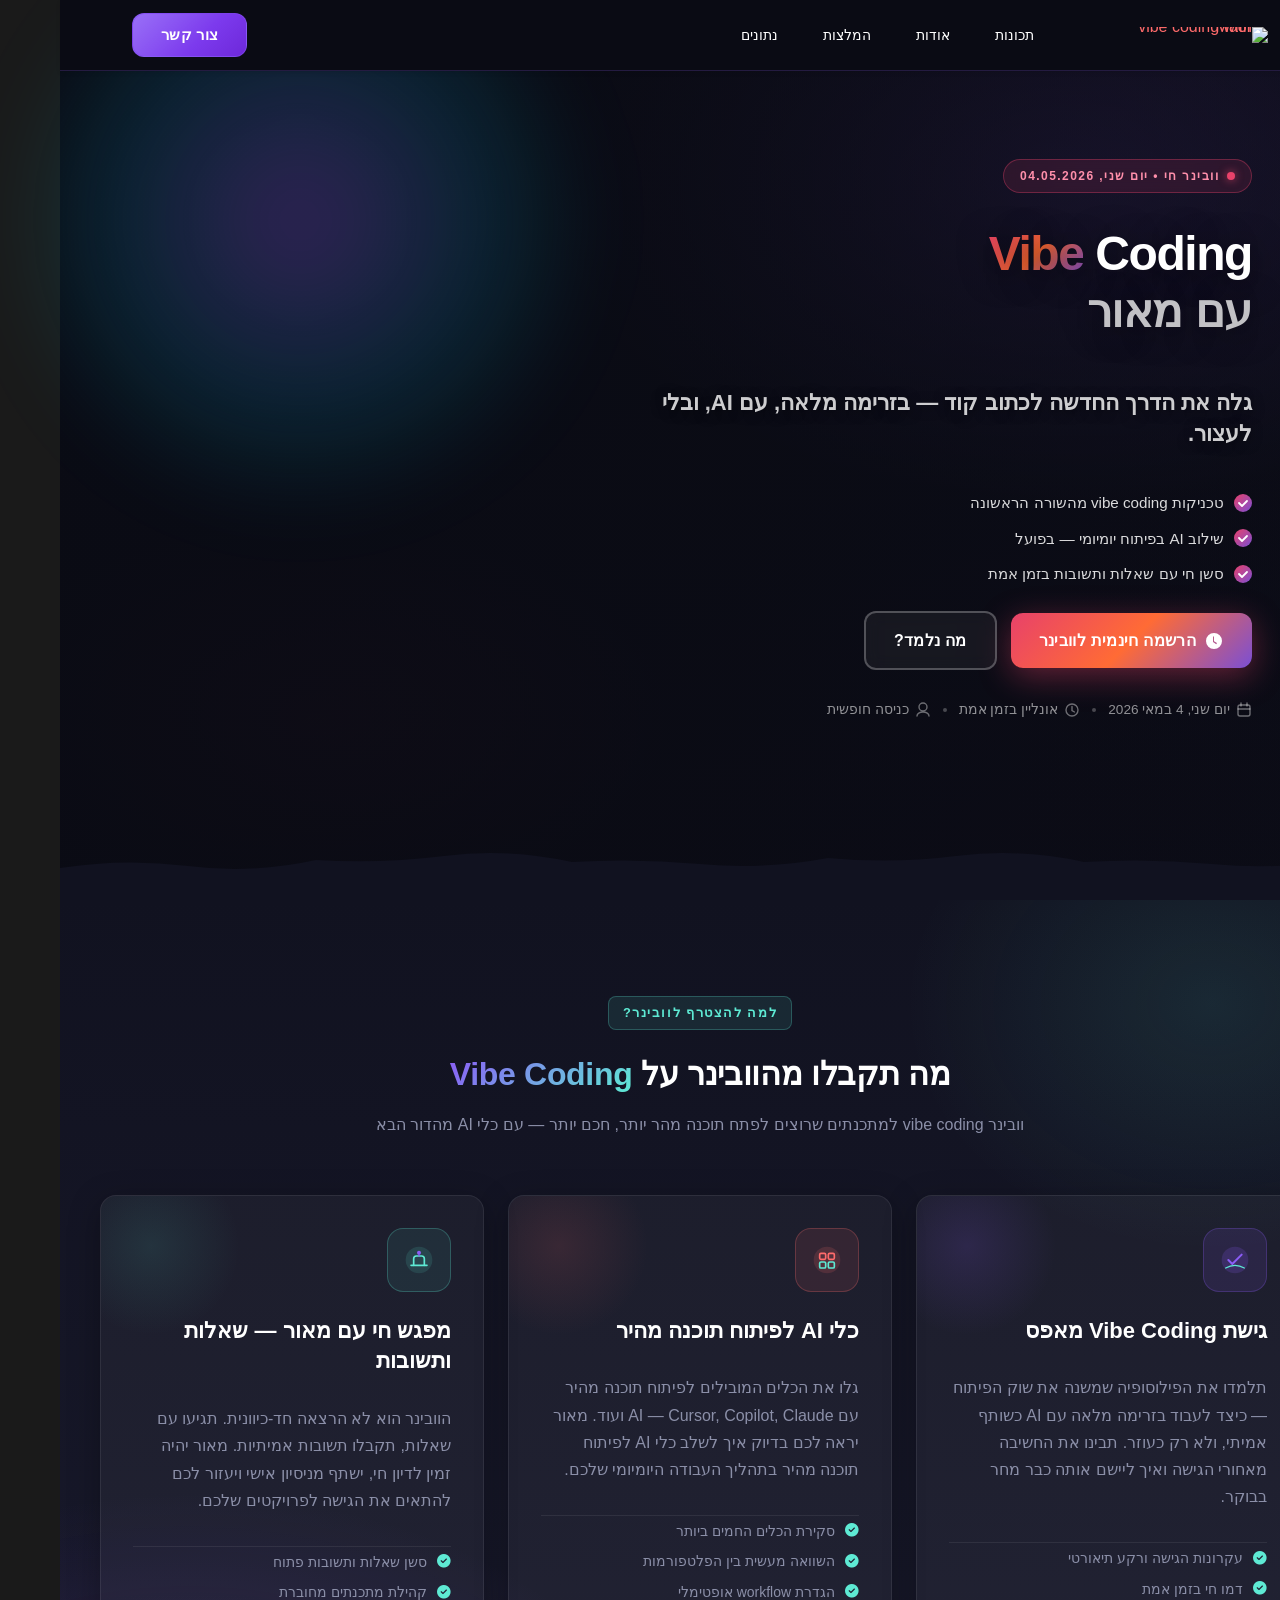
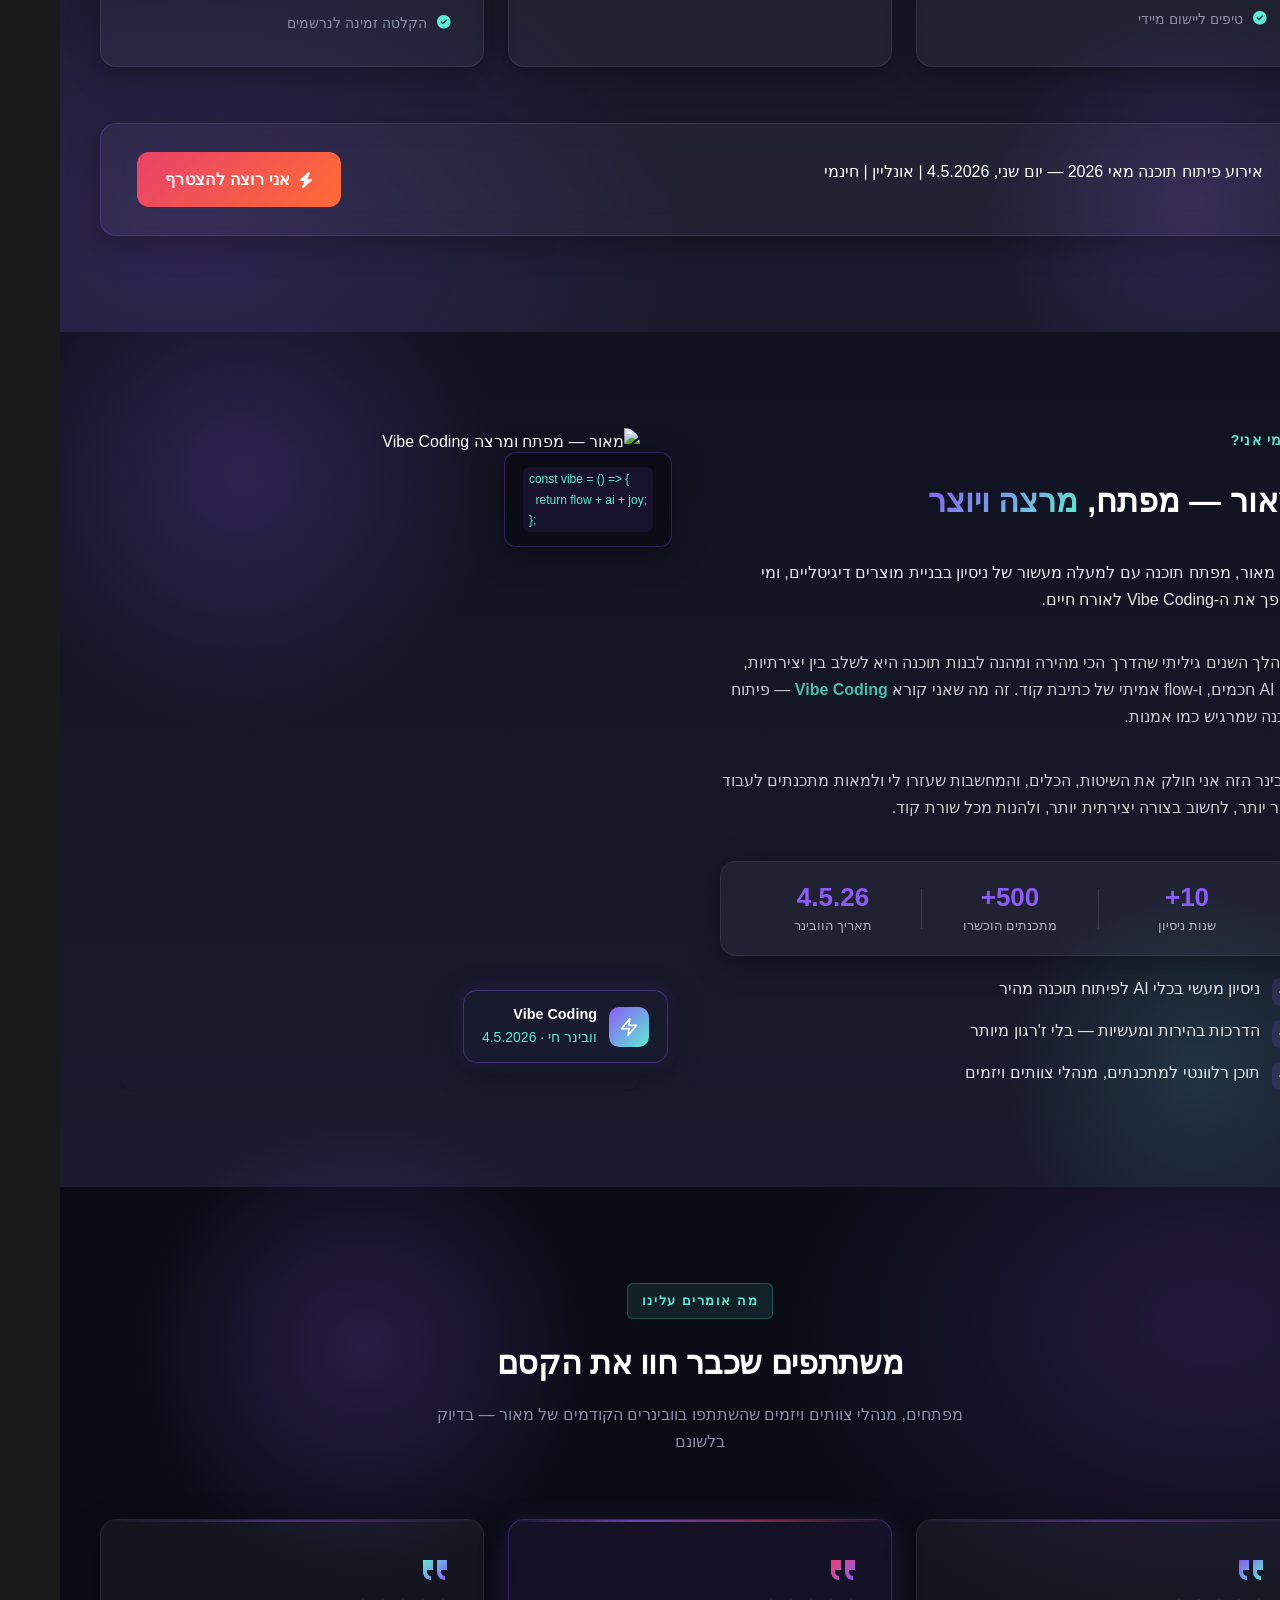
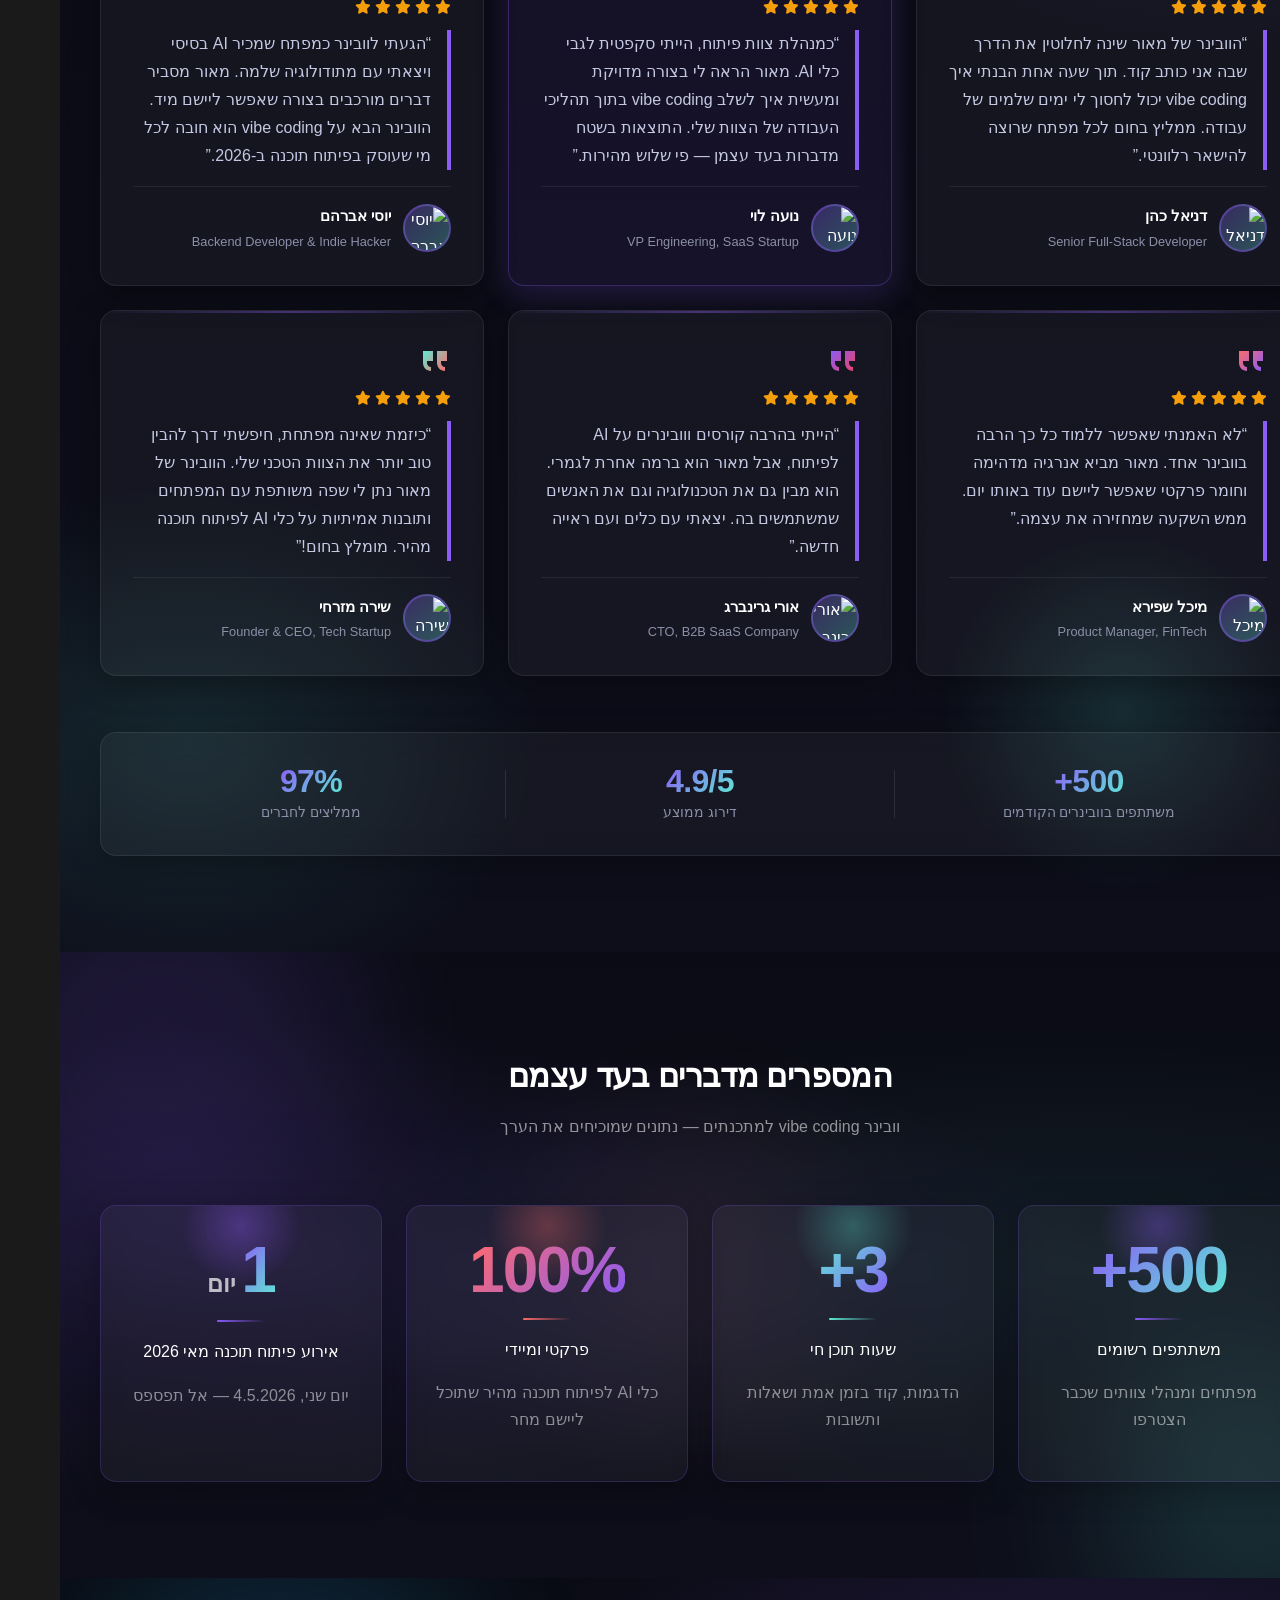
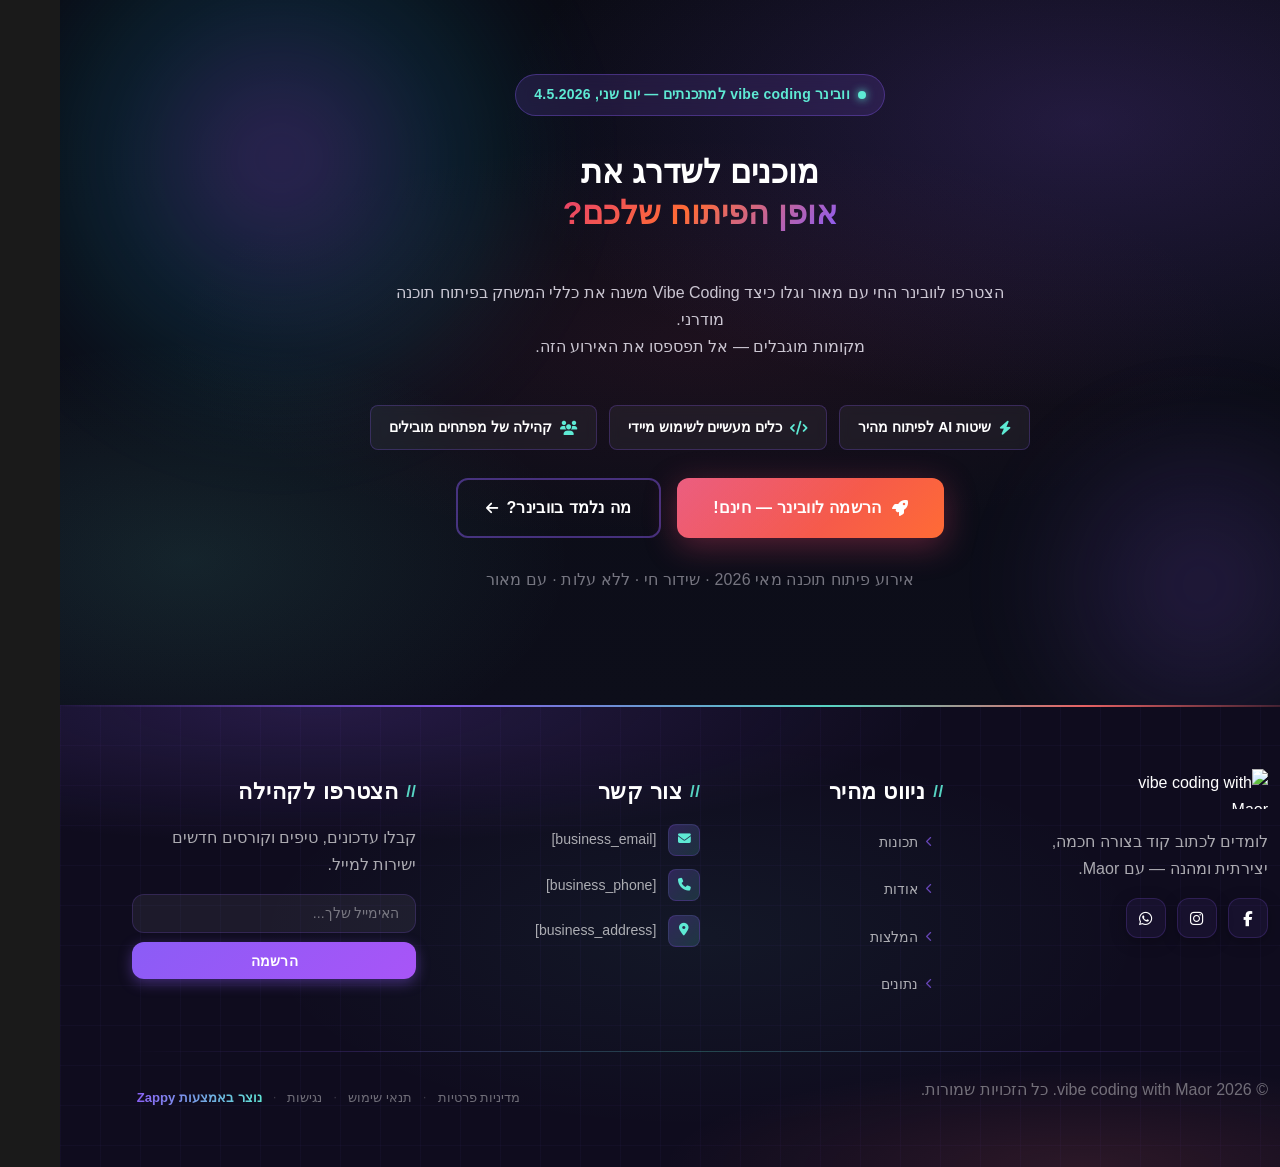
==== commit 868b2e2b: "Background sync: Progressive GitHub Sync" ====
--- a/public/index.html
+++ b/public/index.html
@@ -1,3 +1,3 @@
-<!doctype html><html dir="rtl" lang="he"><head><meta charset="UTF-8"><meta content="width=device-width,initial-scale=1" name="viewport"><meta content="index, follow" name="robots"><title>וובינר vibe coding למתכנתים — vibe coding with Maor</title><meta content="A landing page for a live online webinar about &#39;Vibe Coding&#39; — a modern, trending approach to software development. The event takes place on Monday, May 4th, 20" name="description"><meta content="וובינר vibe coding למתכנתים, אירוע פיתוח תוכנה מאי 2026, וובינר פיתוח תוכנה למנהלי צוותים, כלי AI לפיתוח תוכנה מהיר" name="keywords"><link href="/assets/favicon.ico" rel="icon" type="image/x-icon"><link href="/assets/favicon-16x16.png" rel="icon" type="image/png" sizes="16x16"><link href="/assets/favicon-32x32.png" rel="icon" type="image/png" sizes="32x32"><link href="/assets/favicon-48x48.png" rel="icon" type="image/png" sizes="48x48"><link href="/assets/favicon-192x192.png" rel="icon" type="image/png" sizes="192x192"><link href="/assets/favicon-512x512.png" rel="icon" type="image/png" sizes="512x512"><link href="/assets/apple-touch-icon.png" rel="apple-touch-icon"><script>!function(){"use strict";var t="ad35ed98-15ad-4f8e-ae7e-b44e70e7b2c0",e="https://qaapi.zappy5.com/api/analytics/track",a=18e5,n=2592e6,o=!0,i=!0,r=!0;var s=function(){var e="zappy_visitor_"+t,a=null;try{if(a=localStorage.getItem(e)){var o=JSON.parse(a),i=Date.now();if(i-o.created<n)return o.lastSeen=i,localStorage.setItem(e,JSON.stringify(o)),o.id}}catch(t){console.warn("Zappy Analytics: LocalStorage not available")}var r="zv_"+Date.now()+"_"+Math.random().toString(36).substr(2,9);try{localStorage.setItem(e,JSON.stringify({id:r,created:Date.now(),lastSeen:Date.now()}))}catch(t){}return r}(),c=function(){var e="zappy_session_"+t,n=null;try{if(n=sessionStorage.getItem(e)){var o=JSON.parse(n),i=Date.now();if(i-o.timestamp<a)return o.timestamp=i,sessionStorage.setItem(e,JSON.stringify(o)),o.id}}catch(t){console.warn("Zappy Analytics: SessionStorage not available")}var r="zs_"+Date.now()+"_"+Math.random().toString(36).substr(2,9);try{sessionStorage.setItem(e,JSON.stringify({id:r,timestamp:Date.now()}))}catch(t){}return r}();function l(a,n){n=n||{};var o={website_id:t,event_type:a,page_path:window.location.pathname,referrer:document.referrer||"direct",visitor_id:s,session_id:c,metadata:n};if(navigator.sendBeacon){var i=new Blob([JSON.stringify(o)],{type:"application/json"});navigator.sendBeacon(e,i)}else fetch(e,{method:"POST",headers:{"Content-Type":"application/json"},body:JSON.stringify(o),keepalive:!0}).catch(function(t){console.warn("Zappy Analytics: Failed to track event",t)})}o&&l("pageview",{title:document.title,url:window.location.href}),i&&document.addEventListener("click",function(t){var e=t.target;if("BUTTON"===e.tagName||e.closest("button")){var a="BUTTON"===e.tagName?e:e.closest("button");l("click",{element:"button",text:a.textContent.trim().substring(0,100),id:a.id||null,class:a.className||null})}else if("A"===e.tagName||e.closest("a")){var n="A"===e.tagName?e:e.closest("a");l("navigation",{element:"link",text:n.textContent.trim().substring(0,100),href:n.href,external:n.hostname!==window.location.hostname})}},!0),r&&document.addEventListener("submit",function(t){var e=t.target;l("form_submit",{form_id:e.id||null,form_name:e.name||null,form_action:e.action||null,form_method:e.method||"GET"})},!0);var d=Date.now();window.addEventListener("beforeunload",function(){l("page_unload",{time_on_page:Math.floor((Date.now()-d)/1e3),page_path:window.location.pathname})}),window.zappyAnalytics={track:l,getVisitorId:function(){return s},getSessionId:function(){return c}}}()</script><meta content="וובינר vibe coding למתכנתים — vibe coding with Maor" property="og:title"><meta content="A landing page for a live online webinar about &#39;Vibe Coding&#39; — a modern, trending approach to software development. The event takes place on Monday, May 4th, 20" property="og:description"><meta content="summary_large_image" name="twitter:card"><meta content="וובינר vibe coding למתכנתים — vibe coding with Maor" name="twitter:title"><meta content="A landing page for a live online webinar about &#39;Vibe Coding&#39; — a modern, trending approach to software development. The event takes place on Monday, May 4th, 20" name="twitter:description"><meta content="website" property="og:type"><meta content="he_IL" property="og:locale"><link href="https://cdnjs.cloudflare.com/ajax/libs/font-awesome/6.4.0/css/all.min.css" rel="stylesheet"><link href="/assets/favicon.ico" rel="icon" type="image/x-icon"><link href="/assets/favicon-16x16.png" rel="icon" type="image/png" sizes="16x16"><link href="/assets/favicon-32x32.png" rel="icon" type="image/png" sizes="32x32"><link href="/assets/favicon-48x48.png" rel="icon" type="image/png" sizes="48x48"><link href="/assets/favicon-192x192.png" rel="icon" type="image/png" sizes="192x192"><link href="/assets/favicon-512x512.png" rel="icon" type="image/png" sizes="512x512"><link href="/assets/apple-touch-icon.png" rel="apple-touch-icon"><link href="https://cdn.jsdelivr.net/npm/vanilla-cookieconsent@3/dist/cookieconsent.css" rel="stylesheet"><script src="https://cdn.jsdelivr.net/npm/vanilla-cookieconsent@3/dist/cookieconsent.umd.js"></script><script src="https://cdn.jsdelivr.net/gh/mickidum/acc_toolbar/acctoolbar/acctoolbar.min.js"></script><link href="/styles.css" rel="stylesheet"><style id="zappy-dropdown-submenu-styles">#navMenu li:has(.sub-menu),.nav-menu li:has(.sub-menu),.navbar li:has(.sub-menu),nav li:has(.sub-menu){position:relative}#navMenu .sub-menu,.nav-menu .sub-menu,.navbar .sub-menu,nav .sub-menu{display:block!important;position:absolute!important;top:100%;left:0;min-width:220px;background:#fff;border-radius:8px;box-shadow:0 8px 25px rgba(0,0,0,.15);padding:8px 0;opacity:0;visibility:hidden;transform:translateY(10px);transition:all .3s ease;z-index:1000;list-style:none;pointer-events:none}#navMenu li:hover>.sub-menu,.nav-menu li:hover>.sub-menu,.navbar li:hover>.sub-menu,nav li:hover>.sub-menu{opacity:1!important;visibility:visible!important;transform:translateY(0)!important;pointer-events:auto!important}.sub-menu li{list-style:none;margin:0;padding:0}.sub-menu a{display:block!important;padding:10px 16px!important;color:var(--text-dark,#333)!important;font-weight:500;text-decoration:none;white-space:nowrap;transition:background-color .2s}.sub-menu .zappy-nav-child>a{padding-left:28px!important;font-size:.9em!important;opacity:.85!important}[dir=rtl] .sub-menu .zappy-nav-child>a,html[lang=ar] .sub-menu .zappy-nav-child>a,html[lang=he] .sub-menu .zappy-nav-child>a{padding-left:10px!important;padding-right:28px!important}.sub-menu .zappy-nav-parent>a{font-weight:600!important}.sub-menu a:hover{background-color:#f5f5f5}[dir=rtl] .nav-menu .sub-menu,[dir=rtl] .navbar .sub-menu,[dir=rtl] nav .sub-menu,html[lang=ar] .nav-menu .sub-menu,html[lang=ar] .navbar .sub-menu,html[lang=ar] nav .sub-menu,html[lang=he] .nav-menu .sub-menu,html[lang=he] .navbar .sub-menu,html[lang=he] nav .sub-menu{left:auto!important;right:0!important}.sub-menu:empty,.sub-menu:not(:has(li)):not(:has(> a)),.sub-menu:not(:has(li:not(.zappy-hidden-menu-item))):not(:has(> a)){display:none!important;opacity:0!important;visibility:hidden!important;pointer-events:none!important}li:has(.menu-group-title):hover>.sub-menu{opacity:1!important;visibility:visible!important;transform:translateY(0)!important;pointer-events:auto!important}#navMenu>li>.menu-group-title,.nav-menu>li>.menu-group-title{display:inline-block;padding:.5rem 1rem;cursor:default;user-select:none}@media (max-width:768px){#navMenu .sub-menu,.nav-menu .sub-menu,.navbar .sub-menu,nav .sub-menu{position:static!important;transform:none!important;box-shadow:none!important;background:0 0!important;max-height:0;overflow:hidden;opacity:0;visibility:hidden;transition:max-height .3s ease,opacity .3s ease;padding:0!important;border-radius:0!important}#navMenu .sub-menu.mobile-expanded,.nav-menu .sub-menu.mobile-expanded,.navbar .sub-menu.mobile-expanded{max-height:none!important;overflow-y:visible!important;opacity:1!important;visibility:visible!important;padding:8px 0 8px 16px!important}[dir=rtl] .sub-menu.mobile-expanded,html[lang=he] .sub-menu.mobile-expanded{padding:8px 16px 8px 0!important}#navMenu li:hover>.sub-menu,.nav-menu li:hover>.sub-menu,.navbar li:hover>.sub-menu,nav li:hover>.sub-menu{opacity:0;visibility:hidden;pointer-events:none}#navMenu li>.sub-menu.mobile-expanded,.nav-menu li>.sub-menu.mobile-expanded,.navbar li>.sub-menu.mobile-expanded,nav li>.sub-menu.mobile-expanded{opacity:1!important;visibility:visible!important;pointer-events:auto!important}#navMenu li:has(.sub-menu),.nav-menu li:has(.sub-menu),.navbar li:has(.sub-menu),nav li:has(.sub-menu){display:flex!important;flex-wrap:wrap!important;align-items:center!important;position:relative!important;min-height:44px!important}#navMenu li:has(.sub-menu)>a,.nav-menu li:has(.sub-menu)>a,.navbar li:has(.sub-menu)>a,nav li:has(.sub-menu)>a{flex:1!important;min-width:0!important}#navMenu li:has(.sub-menu)>.menu-group-title,.nav-menu li:has(.sub-menu)>.menu-group-title,.navbar li:has(.sub-menu)>.menu-group-title,nav li:has(.sub-menu)>.menu-group-title{flex:1!important;min-width:0!important;padding:0!important;line-height:inherit!important}#navMenu li:has(.sub-menu)>.sub-menu,.nav-menu li:has(.sub-menu)>.sub-menu,.navbar li:has(.sub-menu)>.sub-menu,nav li:has(.sub-menu)>.sub-menu{flex-basis:100%!important;width:100%!important}#navMenu li:has(.sub-menu)>a [class*=arrow],#navMenu li:has(.sub-menu)>a [class*=chevron],.nav-menu li:has(.sub-menu)>a .fa-angle-down,.nav-menu li:has(.sub-menu)>a .fa-chevron-down,.nav-menu li:has(.sub-menu)>a [class*=arrow],.nav-menu li:has(.sub-menu)>a [class*=chevron],nav li:has(.sub-menu)>a [class*=arrow],nav li:has(.sub-menu)>a [class*=chevron]{display:none!important;visibility:hidden!important}.mobile-submenu-toggle{display:flex!important;align-items:center!important;justify-content:center!important;width:44px!important;height:auto!important;background:0 0!important;border:none!important;cursor:pointer!important;color:var(--text-dark)!important;position:static!important;flex-shrink:0!important;align-self:stretch!important;z-index:2!important;padding:0!important;margin:0!important}.mobile-submenu-toggle::after{content:''!important;width:0!important;height:0!important;border-left:6px solid transparent!important;border-right:6px solid transparent!important;border-top:7px solid currentColor!important;transition:transform .3s ease!important}.mobile-submenu-toggle.expanded::after{transform:rotate(180deg)!important}.sub-menu a{padding:10px 0!important;display:block!important;color:var(--text-dark)!important;white-space:normal!important}.sub-menu .zappy-nav-child>a{padding-left:28px!important;font-size:.9em!important;opacity:.85!important}[dir=rtl] .sub-menu .zappy-nav-child>a,html[lang=ar] .sub-menu .zappy-nav-child>a,html[lang=he] .sub-menu .zappy-nav-child>a{padding-left:0!important;padding-right:28px!important}.sub-menu .zappy-nav-parent>a{font-weight:600!important}#navMenu.active,.nav-menu.active{max-width:100vw!important;overflow-x:hidden!important;box-sizing:border-box!important}.navbar .sub-menu li a,.zappy-products-dropdown .sub-menu a,nav.navbar .sub-menu li a{color:var(--text-dark)!important}}@media (min-width:769px){.mobile-submenu-toggle{display:none!important}}</style><style id="zappy-widget-visibility">#mic-access-tool-box,#mic-access-tool-general-button,#mic-init-access-tool #mic-access-tool-box,#mic-init-access-tool #mic-access-tool-general-button,#mic-init-access-tool .mic-access-tool-general-button,._access-icon,._access-menu,.mic-access-tool-box,.mic-access-tool-general-button,div[id*=mic-access-tool-box]{display:none!important;visibility:hidden!important;opacity:0!important;pointer-events:none!important}</style></head><body><nav class="navbar" dir="rtl"><button class="mobile-toggle" aria-label="Menu" id="mobileToggle"><svg viewBox="0 0 24 24" fill="none" height="24" width="24" class="hamburger-icon"><path d="M3 12h18M3 6h18M3 18h18" stroke="currentColor" stroke-linecap="round" stroke-width="2"></path></svg> <svg viewBox="0 0 24 24" fill="none" height="24" width="24" class="close-icon" style="display:none"><path d="M18 6L6 18M6 6l12 12" stroke="currentColor" stroke-linecap="round" stroke-width="2"></path></svg></button> <button class="phone-header-btn" aria-label="Call" data-phone=""><svg viewBox="0 0 24 24" fill="currentColor" height="20" width="20"><path d="M22 16.92v3a2 2 0 0 1-2.18 2 19.79 19.79 0 0 1-8.63-3.07 19.5 19.5 0 0 1-6-6 19.79 19.79 0 0 1-3.07-8.67A2 2 0 0 1 4.11 2h3a2 2 0 0 1 2 1.72 12.84 12.84 0 0 0 .7 2.81 2 2 0 0 1-.45 2.11L8.09 9.91a16 16 0 0 0 6 6l1.27-1.27a2 2 0 0 1 2.11-.45 12.84 12.84 0 0 0 2.81.7A2 2 0 0 1 22 16.92z"></path></svg></button><div class="nav-container"><div class="nav-right-group"><div class="nav-brand"><a href="/" class="logo-link"><img alt="vibe coding with Maor" src="/assets/vibe-coding-with-maor-logo.webp" class="logo"></a></div><ul class="nav-menu" id="navMenu"><li><a href="#features">תכונות</a></li><li><a href="#about">אודות</a></li><li><a href="#testimonials">המלצות</a></li><li><a href="#stats">נתונים</a></li></ul></div><div class="nav-cta-container"><a href="#cta" class="nav-cta-btn">צור קשר</a></div></div></nav><script>window.addEventListener("load",function(){const e=document.querySelector(".navbar, nav, header");if(!e)return void console.log("[Navbar] Navbar element not found");let t=document.getElementById("mobileToggle")||document.querySelector(".mobile-toggle")||document.querySelector(".hamburger")||document.querySelector(".hamburger-menu")||document.querySelector(".menu-toggle")||document.querySelector(".burger-menu")||document.querySelector('[aria-label="Menu"]')||document.querySelector('[aria-label="תפריט"]');const o=document.querySelector(".phone-header-btn"),n=window.getComputedStyle(e);let r=n.backgroundColor;if(console.log("[Navbar] Initial navbar background:",r),"transparent"===r||"rgba(0, 0, 0, 0)"===r||r.startsWith("rgba")&&r.includes(", 0)")){const e=n.backgroundImage;if(e&&"none"!==e)console.log("[Navbar] Navbar has background image/gradient, using dark text"),r="rgb(240, 240, 240)";else{const e=window.getComputedStyle(document.body).backgroundColor;console.log("[Navbar] Navbar transparent, using body background:",e),r=e}}const i=r.match(/\d+/g);if(i&&i.length>=3){const e=(.299*parseInt(i[0])+.587*parseInt(i[1])+.114*parseInt(i[2]))/255;console.log("[Navbar] Mobile button colors preserved from Claude CSS (luminance:",e.toFixed(2)+")");const n=document.createElement("style");n.id="zappy-mobile-nav-fix";document.documentElement.lang;document.documentElement.dir,n.textContent='\n        /* Hide mobile buttons on desktop, show only on mobile */\n        @media (min-width: 769px) {\n          .mobile-toggle,\n          .phone-header-btn {\n            display: none !important;\n          }\n        }\n        \n        /* Show and position mobile buttons correctly on mobile */\n        @media (max-width: 768px) {\n          .mobile-toggle,\n          .phone-header-btn {\n            position: absolute !important;\n            top: 50% !important;\n            transform: translateY(-50%) !important;\n            z-index: 1001 !important;\n            display: flex !important;\n            align-items: center !important;\n            justify-content: center !important;\n            width: 36px !important;\n            height: 36px !important;\n            border-radius: 50% !important;\n            border: none !important;\n            cursor: pointer !important;\n            padding: 6px !important;\n            background: none !important;\n            color: var(--nav-text, var(--text-dark)) !important;\n          }\n          \n          /* LTR positioning (default): hamburger LEFT, phone RIGHT */\n          html:not([dir="rtl"]):not([lang="he"]):not([lang="ar"]) .mobile-toggle,\n          html[dir="ltr"] .mobile-toggle {\n            left: 12px !important;\n            right: auto !important;\n          }\n          html:not([dir="rtl"]):not([lang="he"]):not([lang="ar"]) .phone-header-btn,\n          html[dir="ltr"] .phone-header-btn {\n            right: 12px !important;\n            left: auto !important;\n          }\n          \n          /* RTL positioning: hamburger RIGHT, phone LEFT */\n          html[dir="rtl"] .mobile-toggle,\n          html[lang="he"] .mobile-toggle,\n          html[lang="ar"] .mobile-toggle {\n            right: 12px !important;\n            left: auto !important;\n          }\n          html[dir="rtl"] .phone-header-btn,\n          html[lang="he"] .phone-header-btn,\n          html[lang="ar"] .phone-header-btn {\n            left: 12px !important;\n            right: auto !important;\n          }\n          \n          /* CRITICAL: Ensure nav-container has min-height on mobile */\n          /* All children are positioned absolutely/fixed on mobile, so height:auto collapses to 0 */\n          .nav-container {\n            min-height: 70px !important;\n            position: relative !important;\n          }\n          \n          /* Ensure SVG icons are properly sized and inherit color */\n          .mobile-toggle svg,\n          .phone-header-btn svg {\n            width: 24px !important;\n            height: 24px !important;\n            /* Don\'t force display - let JavaScript control hamburger/close toggle */\n          }\n          \n          /* Reset nav-cta-container on mobile - remove desktop box-shadow/padding */\n          /* that creates a visible ghost box when CTA button is hidden */\n          .nav-cta-container {\n            box-shadow: none !important;\n            padding: 0 !important;\n          }\n          \n          /* Hide nav-cta-container entirely on mobile when there\'s no lang-switcher */\n          /* (only the CTA button is inside, and it\'s hidden on mobile) */\n          .nav-cta-container:not(:has(.lang-switcher)) {\n            display: none !important;\n          }\n          \n          /* CRITICAL: Prevent hero image fade gradient from bleeding over headline text */\n          /* The .image-fade-gradient has bottom: -30px (extends below parent) */\n          /* On mobile stacked layout, this overlaps the h1 text below the image */\n          .hero-image-column {\n            overflow: hidden !important;\n          }\n          .image-fade-gradient {\n            bottom: 0 !important;\n          }\n          \n          /* Hide desktop language switcher on mobile - hamburger menu handles it */\n          /* High specificity to override stored CSS */\n          .lang-switcher,\n          .nav-cta-container .lang-switcher,\n          .nav-container .lang-switcher,\n          .navbar .lang-switcher,\n          .navbar .nav-cta-container .lang-switcher {\n            display: none !important;\n          }\n        }\n      ';const r=document.getElementById("zappy-mobile-nav-fix");r&&r.remove(),document.head.appendChild(n),console.log("[Navbar] Critical CSS injected for mobile nav positioning");const l=window.innerWidth<=768;if(t){const e=t.querySelector(".hamburger-icon"),o=t.querySelector(".close-icon");e&&(e.style.setProperty("width","24px","important"),e.style.setProperty("height","24px","important"),e.style.setProperty("display","block","important")),o&&(o.style.setProperty("width","24px","important"),o.style.setProperty("height","24px","important"),o.style.setProperty("display","none","important")),l?(t.style.setProperty("position","absolute","important"),t.style.setProperty("top","50%","important"),t.style.setProperty("transform","translateY(-50%)","important"),t.style.setProperty("z-index","1001","important"),t.style.removeProperty("left"),t.style.removeProperty("right"),console.log("[Navbar] Mobile toggle positioning applied (mobile viewport)")):(t.style.removeProperty("position"),t.style.removeProperty("top"),t.style.removeProperty("transform"),t.style.removeProperty("z-index"),t.style.removeProperty("left"),t.style.removeProperty("right"),console.log("[Navbar] Desktop viewport - cleared mobile toggle inline positioning"))}if(o){const e=o.querySelector("svg");e&&(e.style.width="24px",e.style.height="24px",e.setAttribute("width","24"),e.setAttribute("height","24")),l?(o.style.setProperty("position","absolute","important"),o.style.setProperty("top","50%","important"),o.style.setProperty("transform","translateY(-50%)","important"),o.style.setProperty("z-index","1001","important"),o.style.removeProperty("left"),o.style.removeProperty("right"),console.log("[Navbar] Phone button positioning applied (mobile viewport)")):(o.style.removeProperty("position"),o.style.removeProperty("top"),o.style.removeProperty("transform"),o.style.removeProperty("z-index"),o.style.removeProperty("left"),o.style.removeProperty("right"),console.log("[Navbar] Desktop viewport - cleared phone button inline positioning"))}}else console.log("[Navbar] Could not parse background color:",r);t=document.getElementById("mobileToggle")||document.querySelector(".mobile-toggle")||document.querySelector(".hamburger")||document.querySelector(".hamburger-menu")||document.querySelector(".menu-toggle")||document.querySelector(".burger-menu")||document.querySelector('[aria-label="Menu"]')||document.querySelector('[aria-label="תפריט"]');const l=document.getElementById("navMenu")||document.querySelector(".nav-menu")||document.querySelector(".nav-links")||document.querySelector("nav ul:not(.submenu)");if(!t||!l)return void console.log("[Navbar] Mobile toggle or menu not found:",{toggle:!!t,menu:!!l});l.id||(l.id="navMenu"),console.log("[Navbar] Initializing mobile menu...");const a=t.cloneNode(!0);t.parentNode.replaceChild(a,t),a.addEventListener("click",function(e){e.preventDefault(),e.stopPropagation();const t=this.querySelector(".hamburger-icon"),o=this.querySelector(".close-icon");l.classList.contains("active")?(l.classList.remove("active"),t&&t.style.setProperty("display","block","important"),o&&o.style.setProperty("display","none","important"),document.body.style.overflow="",console.log("[Navbar] Menu closed")):(l.classList.add("active"),t&&t.style.setProperty("display","none","important"),o&&o.style.setProperty("display","block","important"),document.body.style.overflow="hidden",console.log("[Navbar] Menu opened"))}),l.querySelectorAll("a").forEach(function(e){e.addEventListener("click",function(){if("#"===this.getAttribute("href"))return;const e=a.querySelector(".hamburger-icon"),t=a.querySelector(".close-icon");l.classList.remove("active"),e&&e.style.setProperty("display","block","important"),t&&t.style.setProperty("display","none","important"),document.body.style.overflow="",console.log("[Navbar] Menu closed (link clicked)")})});var s=l.querySelectorAll(".dropdown-toggle");s.forEach(function(e){e.addEventListener("click",function(e){e.preventDefault(),e.stopPropagation();var t=this.closest(".nav-dropdown");t&&(t.parentNode.querySelectorAll(".nav-dropdown.open").forEach(function(e){e!==t&&e.classList.remove("open")}),t.classList.toggle("open"),console.log("[Navbar] Dropdown toggled:",t.classList.contains("open")?"open":"closed"))})}),document.addEventListener("click",function(e){e.target.closest(".nav-dropdown")||document.querySelectorAll(".nav-dropdown.open").forEach(function(e){e.classList.remove("open")})}),console.log("[Navbar] Dropdown handlers initialized for "+s.length+" dropdowns"),o&&o.addEventListener("click",function(){const e=document.querySelectorAll('a[href^="tel:"]'),t=e.length>0?e[0].getAttribute("href").replace("tel:",""):"[business_phone]";window.location.href="tel:"+t,console.log("[Navbar] Phone button clicked")}),console.log("[Navbar] Mobile menu initialized successfully");const p=function(){const e=document.querySelector(".whatsapp-float");e&&(window.innerWidth>=769?(e.style.setProperty("display","none","important"),e.style.setProperty("visibility","hidden","important"),e.style.setProperty("opacity","0","important"),e.style.setProperty("pointer-events","none","important"),console.log("[WhatsApp] Button hidden on desktop")):(e.style.removeProperty("display"),e.style.removeProperty("visibility"),e.style.removeProperty("opacity"),e.style.removeProperty("pointer-events"),console.log("[WhatsApp] Button visible on mobile")))};let c;p(),window.addEventListener("resize",function(){clearTimeout(c),c=setTimeout(p,100)})})</script><main><section class="index-hero-section" data-layout-spec="בית-hero" dir="rtl" data-hero-type="fullscreen-scrim"><div class="index-hero-bg-wrapper"><img alt="וובינר vibe coding עם מאור - סביבת פיתוח עתידנית" src="/assets/site-index-hero-image-1.webp" data-context="A dramatic, immersive deep-space coding environment: a developer silhouetted against a massive monitor displaying vibrant purple and cyan code, with aurora-like glows of violet and rose emanating from the screen, dark background with floating code snippets and digital particles, cinematic and futuristic atmosphere, high contrast, editorial tech photography style" data-placeholder="index-hero-image-1" height="700" width="1200" class="index-hero-bg-img" data-hero-bg="true"></div><div class="index-hero-scrim" aria-hidden="true"></div><div class="index-hero-aurora" aria-hidden="true"></div><div class="index-hero-code-lines" aria-hidden="true"><svg viewBox="0 0 320 420" fill="none" height="420" width="320" xmlns="http://www.w3.org/2000/svg" aria-hidden="true" data-no-icon-edit="true"><text fill="#00D4FF" font-family="monospace" font-size="13" opacity="0.18" x="0" y="24">const vibe = () =&gt; {</text><text fill="#00D4FF" font-family="monospace" font-size="13" opacity="0.14" x="0" y="48">return creativity++;</text><text fill="#00D4FF" font-family="monospace" font-size="13" opacity="0.18" x="0" y="72">};</text><text fill="#7B4FD4" font-family="monospace" font-size="13" opacity="0.16" x="0" y="108">import { flow } from 'mind';</text><text fill="#00D4FF" font-family="monospace" font-size="13" opacity="0.12" x="0" y="132">// build without limits</text><text fill="#7B4FD4" font-family="monospace" font-size="13" opacity="0.14" x="0" y="168">async function ship() {</text><text fill="#00D4FF" font-family="monospace" font-size="13" opacity="0.10" x="0" y="192">await dream.code();</text><text fill="#7B4FD4" font-family="monospace" font-size="13" opacity="0.14" x="0" y="216">}</text><text fill="#E8426A" font-family="monospace" font-size="13" opacity="0.12" x="0" y="252">export default maor;</text><text fill="#00D4FF" font-family="monospace" font-size="13" opacity="0.10" x="0" y="288">// Monday 04.05.2026</text><text fill="#7B4FD4" font-family="monospace" font-size="13" opacity="0.14" x="0" y="312">while(learning) grow();</text></svg></div><div class="index-hero-container"><div class="index-hero-content"><div class="index-hero-badge"><span class="index-hero-badge-dot" aria-hidden="true"></span> <span>וובינר חי • יום שני, 04.05.2026</span></div><h1 class="index-hero-title"><span class="index-hero-title-vibe">Vibe</span> <span class="index-hero-title-coding">Coding</span><br><span class="index-hero-title-with">עם מאור</span></h1><h3 class="index-hero-subtitle">גלה את הדרך החדשה לכתוב קוד — בזרימה מלאה, עם AI, ובלי לעצור.</h3><ul class="index-hero-props" role="list"><li><svg viewBox="0 0 18 18" fill="none" height="18" width="18" data-element-type="icon" data-icon-type="svg" xmlns="http://www.w3.org/2000/svg" aria-hidden="true"><circle cx="9" cy="9" r="9" fill="url(#vp1)"></circle><path d="M5 9l3 3 5-5" stroke="#fff" stroke-linecap="round" stroke-width="1.8" stroke-linejoin="round"></path><defs><linearGradient gradientUnits="userSpaceOnUse" id="vp1" x1="0" x2="18" y1="0" y2="18"><stop stop-color="#E8426A"></stop><stop stop-color="#7B4FD4" offset="1"></stop></linearGradient></defs></svg> <span>טכניקות vibe coding מהשורה הראשונה</span></li><li><svg viewBox="0 0 18 18" fill="none" height="18" width="18" data-element-type="icon" data-icon-type="svg" xmlns="http://www.w3.org/2000/svg" aria-hidden="true"><circle cx="9" cy="9" r="9" fill="url(#vp2)"></circle><path d="M5 9l3 3 5-5" stroke="#fff" stroke-linecap="round" stroke-width="1.8" stroke-linejoin="round"></path><defs><linearGradient gradientUnits="userSpaceOnUse" id="vp2" x1="0" x2="18" y1="0" y2="18"><stop stop-color="#E8426A"></stop><stop stop-color="#7B4FD4" offset="1"></stop></linearGradient></defs></svg> <span>שילוב AI בפיתוח יומיומי — בפועל</span></li><li><svg viewBox="0 0 18 18" fill="none" height="18" width="18" data-element-type="icon" data-icon-type="svg" xmlns="http://www.w3.org/2000/svg" aria-hidden="true"><circle cx="9" cy="9" r="9" fill="url(#vp3)"></circle><path d="M5 9l3 3 5-5" stroke="#fff" stroke-linecap="round" stroke-width="1.8" stroke-linejoin="round"></path><defs><linearGradient gradientUnits="userSpaceOnUse" id="vp3" x1="0" x2="18" y1="0" y2="18"><stop stop-color="#E8426A"></stop><stop stop-color="#7B4FD4" offset="1"></stop></linearGradient></defs></svg> <span>סשן חי עם שאלות ותשובות בזמן אמת</span></li></ul><div class="index-hero-ctas"><a href="#register" class="index-hero-btn-primary"><svg viewBox="0 0 20 20" fill="none" height="20" width="20" data-element-type="icon" data-icon-type="svg" xmlns="http://www.w3.org/2000/svg" aria-hidden="true"><path d="M10 2a8 8 0 100 16A8 8 0 0010 2zm0 3.5v4.75l3 1.75-.75 1.3L9 11V5.5h1z" fill="currentColor"></path></svg> הרשמה חינמית לוובינר </a><a href="#about" class="index-hero-btn-secondary">מה נלמד?</a></div><div class="index-hero-meta"><div class="index-hero-meta-item"><svg viewBox="0 0 16 16" fill="none" height="16" width="16" data-element-type="icon" data-icon-type="svg" xmlns="http://www.w3.org/2000/svg" aria-hidden="true"><rect height="11" rx="2" stroke="currentColor" stroke-width="1.4" width="12" x="2" y="3"></rect><path d="M2 7h12M5 1v3M11 1v3" stroke="currentColor" stroke-linecap="round" stroke-width="1.4"></path></svg> <span>יום שני, 4 במאי 2026</span></div><div class="index-hero-meta-divider" aria-hidden="true"></div><div class="index-hero-meta-item"><svg viewBox="0 0 16 16" fill="none" height="16" width="16" data-element-type="icon" data-icon-type="svg" xmlns="http://www.w3.org/2000/svg" aria-hidden="true"><circle cx="8" cy="8" r="6" stroke="currentColor" stroke-width="1.4"></circle><path d="M8 4.5v4l2.5 1.5" stroke="currentColor" stroke-linecap="round" stroke-width="1.4"></path></svg> <span>אונליין בזמן אמת</span></div><div class="index-hero-meta-divider" aria-hidden="true"></div><div class="index-hero-meta-item"><svg viewBox="0 0 16 16" fill="none" height="16" width="16" data-element-type="icon" data-icon-type="svg" xmlns="http://www.w3.org/2000/svg" aria-hidden="true"><path d="M8 1a4 4 0 100 8A4 4 0 008 1zM2 14c0-2.21 2.686-4 6-4s6 1.79 6 4" stroke="currentColor" stroke-linecap="round" stroke-width="1.4"></path></svg> <span>כניסה חופשית</span></div></div></div></div><div class="index-hero-divider-wrapper"><svg viewBox="0 0 1200 80" xmlns="http://www.w3.org/2000/svg" aria-hidden="true" data-no-icon-edit="true" preserveAspectRatio="none"><path d="M0,80 L0,48 Q60,38 120,46 T240,40 Q300,44 360,36 T480,42 Q540,38 600,44 T720,38 Q780,44 840,36 T960,42 Q1020,38 1080,44 T1200,40 L1200,80 Z" fill="#111220"></path></svg></div></section><section class="index-features-section" data-layout-spec="בית-features" dir="rtl" id="features"><div class="index-features-glow" aria-hidden="true"></div><div class="index-features-container"><div class="index-features-header"><span class="index-features-eyebrow">למה להצטרף לוובינר?</span><h2 class="index-features-title">מה תקבלו מהוובינר על <span class="index-features-highlight">Vibe Coding</span></h2><p class="index-features-subtitle">וובינר vibe coding למתכנתים שרוצים לפתח תוכנה מהר יותר, חכם יותר — עם כלי AI מהדור הבא</p></div><div class="index-features-grid"><article class="index-feature-card"><div class="index-feature-icon-wrap"><svg viewBox="0 0 48 48" fill="none" height="32" width="32" data-element-type="icon" data-icon-type="svg" xmlns="http://www.w3.org/2000/svg" aria-hidden="true"><circle cx="24" cy="24" r="20" fill="rgba(139,92,246,0.18)"></circle><polyline points="14,24 20,30 34,16" stroke="#8B5CF6" stroke-linecap="round" stroke-linejoin="round" stroke-width="3"></polyline><path d="M10 36 Q24 28 38 36" fill="none" stroke="#5EEAD4" stroke-linecap="round" stroke-width="2"></path></svg></div><div class="index-feature-content"><h3 class="index-feature-title">גישת Vibe Coding מאפס</h3><p class="index-feature-desc">תלמדו את הפילוסופיה שמשנה את שוק הפיתוח — כיצד לעבוד בזרימה מלאה עם AI כשותף אמיתי, ולא רק כעוזר. תבינו את החשיבה מאחורי הגישה ואיך ליישם אותה כבר מחר בבוקר.</p><ul class="index-feature-bullets"><li><i class="fa-solid fa-circle-check" aria-hidden="true"></i><span>עקרונות הגישה ורקע תיאורטי</span></li><li><i class="fa-solid fa-circle-check" aria-hidden="true"></i><span>דמו חי בזמן אמת</span></li><li><i class="fa-solid fa-circle-check" aria-hidden="true"></i><span>טיפים ליישום מיידי</span></li></ul></div><div class="index-feature-card-glow" aria-hidden="true"></div></article><article class="index-feature-card index-feature-card--accent"><div class="index-feature-icon-wrap index-feature-icon-wrap--accent"><svg viewBox="0 0 48 48" fill="none" height="32" width="32" data-element-type="icon" data-icon-type="svg" xmlns="http://www.w3.org/2000/svg" aria-hidden="true"><circle cx="24" cy="24" r="20" fill="rgba(255,107,107,0.15)"></circle><rect height="9" rx="2" stroke="#FF6B6B" stroke-width="2.5" width="9" x="13" y="14"></rect><rect height="9" rx="2" stroke="#FF6B6B" stroke-width="2.5" width="9" x="26" y="14"></rect><rect height="9" rx="2" stroke="#5EEAD4" stroke-width="2.5" width="9" x="13" y="27"></rect><rect height="9" rx="2" stroke="#5EEAD4" stroke-width="2.5" width="9" x="26" y="27"></rect></svg></div><div class="index-feature-content"><h3 class="index-feature-title">כלי AI לפיתוח תוכנה מהיר</h3><p class="index-feature-desc">גלו את הכלים המובילים לפיתוח תוכנה מהיר עם AI — Cursor, Copilot, Claude ועוד. מאור יראה לכם בדיוק איך לשלב כלי AI לפיתוח תוכנה מהיר בתהליך העבודה היומיומי שלכם.</p><ul class="index-feature-bullets"><li><i class="fa-solid fa-circle-check" aria-hidden="true"></i><span>סקירת הכלים החמים ביותר</span></li><li><i class="fa-solid fa-circle-check" aria-hidden="true"></i><span>השוואה מעשית בין הפלטפורמות</span></li><li><i class="fa-solid fa-circle-check" aria-hidden="true"></i><span>הגדרת workflow אופטימלי</span></li></ul></div><div class="index-feature-card-glow index-feature-card-glow--accent" aria-hidden="true"></div></article><article class="index-feature-card index-feature-card--teal"><div class="index-feature-icon-wrap index-feature-icon-wrap--teal"><svg viewBox="0 0 48 48" fill="none" height="32" width="32" data-element-type="icon" data-icon-type="svg" xmlns="http://www.w3.org/2000/svg" aria-hidden="true"><circle cx="24" cy="24" r="20" fill="rgba(94,234,212,0.12)"></circle><path d="M16 32 L16 22 Q16 18 20 18 L28 18 Q32 18 32 22 L32 32" fill="none" stroke="#5EEAD4" stroke-linecap="round" stroke-width="2.5"></path><line stroke="#5EEAD4" stroke-linecap="round" stroke-width="2.5" x1="12" x2="36" y1="32" y2="32"></line><circle cx="24" cy="13" r="3" fill="#8B5CF6"></circle><line stroke="#8B5CF6" stroke-linecap="round" stroke-width="2" x1="24" x2="24" y1="16" y2="18"></line></svg></div><div class="index-feature-content"><h3 class="index-feature-title">מפגש חי עם מאור — שאלות ותשובות</h3><p class="index-feature-desc">הוובינר הוא לא הרצאה חד-כיוונית. תגיעו עם שאלות, תקבלו תשובות אמיתיות. מאור יהיה זמין לדיון חי, ישתף מניסיון אישי ויעזור לכם להתאים את הגישה לפרויקטים שלכם.</p><ul class="index-feature-bullets"><li><i class="fa-solid fa-circle-check" aria-hidden="true"></i><span>סשן שאלות ותשובות פתוח</span></li><li><i class="fa-solid fa-circle-check" aria-hidden="true"></i><span>קהילת מתכנתים מחוברת</span></li><li><i class="fa-solid fa-circle-check" aria-hidden="true"></i><span>הקלטה זמינה לנרשמים</span></li></ul></div><div class="index-feature-card-glow index-feature-card-glow--teal" aria-hidden="true"></div></article></div><div class="index-features-cta-strip"><p class="index-features-cta-text">אירוע פיתוח תוכנה מאי 2026 — יום שני, 4.5.2026 | אונליין | חינמי</p><a href="#register" class="btn-primary index-features-cta-btn"><i class="fa-solid fa-bolt" aria-hidden="true"></i> אני רוצה להצטרף</a></div></div></section><section class="index-about-section" data-layout-spec="בית-about" dir="rtl" id="about"><div class="about-aurora-blob" aria-hidden="true"></div><div class="about-radial-glow" aria-hidden="true"></div><div class="about-container"><div class="about-text-col"><div class="about-eyebrow"><span class="about-eyebrow-dot"></span> <span>מי אני?</span></div><h2 class="about-heading">מאור — מפתח, <span class="about-heading-gradient">מרצה ויוצר</span></h2><p class="about-lead">אני מאור, מפתח תוכנה עם למעלה מעשור של ניסיון בבניית מוצרים דיגיטליים, ומי שהפך את ה-Vibe Coding לאורח חיים.</p><p class="about-body">במהלך השנים גיליתי שהדרך הכי מהירה ומהנה לבנות תוכנה היא לשלב בין יצירתיות, כלי AI חכמים, ו-flow אמיתי של כתיבת קוד. זה מה שאני קורא <strong>Vibe Coding</strong> — פיתוח תוכנה שמרגיש כמו אמנות.</p><p class="about-body">בוובינר הזה אני חולק את השיטות, הכלים, והמחשבות שעזרו לי ולמאות מתכנתים לעבוד מהר יותר, לחשוב בצורה יצירתית יותר, ולהנות מכל שורת קוד.</p><div class="about-stats"><div class="about-stat-item"><span class="about-stat-number">10+</span> <span class="about-stat-label">שנות ניסיון</span></div><div class="about-stat-divider" aria-hidden="true"></div><div class="about-stat-item"><span class="about-stat-number">500+</span> <span class="about-stat-label">מתכנתים הוכשרו</span></div><div class="about-stat-divider" aria-hidden="true"></div><div class="about-stat-item"><span class="about-stat-number">4.5.26</span> <span class="about-stat-label">תאריך הוובינר</span></div></div><ul class="about-features-list"><li><span class="about-feature-icon" aria-hidden="true"><svg viewBox="0 0 24 24" fill="none" height="18" width="18" data-element-type="icon" data-icon-type="svg" stroke="currentColor" stroke-linecap="round" stroke-linejoin="round" stroke-width="2.5"><polyline points="20 6 9 17 4 12"></polyline></svg> </span><span>ניסיון מעשי בכלי AI לפיתוח תוכנה מהיר</span></li><li><span class="about-feature-icon" aria-hidden="true"><svg viewBox="0 0 24 24" fill="none" height="18" width="18" data-element-type="icon" data-icon-type="svg" stroke="currentColor" stroke-linecap="round" stroke-linejoin="round" stroke-width="2.5"><polyline points="20 6 9 17 4 12"></polyline></svg> </span><span>הדרכות בהירות ומעשיות — בלי ז'רגון מיותר</span></li><li><span class="about-feature-icon" aria-hidden="true"><svg viewBox="0 0 24 24" fill="none" height="18" width="18" data-element-type="icon" data-icon-type="svg" stroke="currentColor" stroke-linecap="round" stroke-linejoin="round" stroke-width="2.5"><polyline points="20 6 9 17 4 12"></polyline></svg> </span><span>תוכן רלוונטי למתכנתים, מנהלי צוותים ויזמים</span></li></ul></div><div class="about-image-col"><div class="about-image-wrapper"><div class="about-code-float" aria-hidden="true"><pre><code>const vibe = () =&gt; {
+<!doctype html><html dir="rtl" lang="he"><head><meta charset="UTF-8"><meta content="width=device-width,initial-scale=1" name="viewport"><meta content="index, follow" name="robots"><title>וובינר vibe coding למתכנתים — vibe coding with Maor</title><meta content="A landing page for a live online webinar about &#39;Vibe Coding&#39; — a modern, trending approach to software development. The event takes place on Monday, May 4th, 20" name="description"><meta content="וובינר vibe coding למתכנתים, אירוע פיתוח תוכנה מאי 2026, וובינר פיתוח תוכנה למנהלי צוותים, כלי AI לפיתוח תוכנה מהיר" name="keywords"><link href="/assets/favicon.ico" rel="icon" type="image/x-icon"><link href="/assets/favicon-16x16.png" rel="icon" type="image/png" sizes="16x16"><link href="/assets/favicon-32x32.png" rel="icon" type="image/png" sizes="32x32"><link href="/assets/favicon-48x48.png" rel="icon" type="image/png" sizes="48x48"><link href="/assets/favicon-192x192.png" rel="icon" type="image/png" sizes="192x192"><link href="/assets/favicon-512x512.png" rel="icon" type="image/png" sizes="512x512"><link href="/assets/apple-touch-icon.png" rel="apple-touch-icon"><script>!function(){"use strict";var t="ad35ed98-15ad-4f8e-ae7e-b44e70e7b2c0",e="https://qaapi.zappy5.com/api/analytics/track",a=18e5,n=2592e6,o=!0,i=!0,r=!0;var s=function(){var e="zappy_visitor_"+t,a=null;try{if(a=localStorage.getItem(e)){var o=JSON.parse(a),i=Date.now();if(i-o.created<n)return o.lastSeen=i,localStorage.setItem(e,JSON.stringify(o)),o.id}}catch(t){console.warn("Zappy Analytics: LocalStorage not available")}var r="zv_"+Date.now()+"_"+Math.random().toString(36).substr(2,9);try{localStorage.setItem(e,JSON.stringify({id:r,created:Date.now(),lastSeen:Date.now()}))}catch(t){}return r}(),c=function(){var e="zappy_session_"+t,n=null;try{if(n=sessionStorage.getItem(e)){var o=JSON.parse(n),i=Date.now();if(i-o.timestamp<a)return o.timestamp=i,sessionStorage.setItem(e,JSON.stringify(o)),o.id}}catch(t){console.warn("Zappy Analytics: SessionStorage not available")}var r="zs_"+Date.now()+"_"+Math.random().toString(36).substr(2,9);try{sessionStorage.setItem(e,JSON.stringify({id:r,timestamp:Date.now()}))}catch(t){}return r}();function l(a,n){n=n||{};var o={website_id:t,event_type:a,page_path:window.location.pathname,referrer:document.referrer||"direct",visitor_id:s,session_id:c,metadata:n};if(navigator.sendBeacon){var i=new Blob([JSON.stringify(o)],{type:"application/json"});navigator.sendBeacon(e,i)}else fetch(e,{method:"POST",headers:{"Content-Type":"application/json"},body:JSON.stringify(o),keepalive:!0}).catch(function(t){console.warn("Zappy Analytics: Failed to track event",t)})}o&&l("pageview",{title:document.title,url:window.location.href}),i&&document.addEventListener("click",function(t){var e=t.target;if("BUTTON"===e.tagName||e.closest("button")){var a="BUTTON"===e.tagName?e:e.closest("button");l("click",{element:"button",text:a.textContent.trim().substring(0,100),id:a.id||null,class:a.className||null})}else if("A"===e.tagName||e.closest("a")){var n="A"===e.tagName?e:e.closest("a");l("navigation",{element:"link",text:n.textContent.trim().substring(0,100),href:n.href,external:n.hostname!==window.location.hostname})}},!0),r&&document.addEventListener("submit",function(t){var e=t.target;l("form_submit",{form_id:e.id||null,form_name:e.name||null,form_action:e.action||null,form_method:e.method||"GET"})},!0);var d=Date.now();window.addEventListener("beforeunload",function(){l("page_unload",{time_on_page:Math.floor((Date.now()-d)/1e3),page_path:window.location.pathname})}),window.zappyAnalytics={track:l,getVisitorId:function(){return s},getSessionId:function(){return c}}}()</script><meta content="וובינר vibe coding למתכנתים — vibe coding with Maor" property="og:title"><meta content="A landing page for a live online webinar about &#39;Vibe Coding&#39; — a modern, trending approach to software development. The event takes place on Monday, May 4th, 20" property="og:description"><meta content="summary_large_image" name="twitter:card"><meta content="וובינר vibe coding למתכנתים — vibe coding with Maor" name="twitter:title"><meta content="A landing page for a live online webinar about &#39;Vibe Coding&#39; — a modern, trending approach to software development. The event takes place on Monday, May 4th, 20" name="twitter:description"><meta content="website" property="og:type"><meta content="he_IL" property="og:locale"><link href="https://cdnjs.cloudflare.com/ajax/libs/font-awesome/6.4.0/css/all.min.css" rel="stylesheet"><link href="/assets/favicon.ico" rel="icon" type="image/x-icon"><link href="/assets/favicon-16x16.png" rel="icon" type="image/png" sizes="16x16"><link href="/assets/favicon-32x32.png" rel="icon" type="image/png" sizes="32x32"><link href="/assets/favicon-48x48.png" rel="icon" type="image/png" sizes="48x48"><link href="/assets/favicon-192x192.png" rel="icon" type="image/png" sizes="192x192"><link href="/assets/favicon-512x512.png" rel="icon" type="image/png" sizes="512x512"><link href="/assets/apple-touch-icon.png" rel="apple-touch-icon"><link href="https://cdn.jsdelivr.net/npm/vanilla-cookieconsent@3/dist/cookieconsent.css" rel="stylesheet"><script src="https://cdn.jsdelivr.net/npm/vanilla-cookieconsent@3/dist/cookieconsent.umd.js"></script><script src="https://cdn.jsdelivr.net/gh/mickidum/acc_toolbar/acctoolbar/acctoolbar.min.js"></script><link href="/styles.css" rel="stylesheet"><style id="zappy-dropdown-submenu-styles">#navMenu li:has(.sub-menu),.nav-menu li:has(.sub-menu),.navbar li:has(.sub-menu),nav li:has(.sub-menu){position:relative}#navMenu .sub-menu,.nav-menu .sub-menu,.navbar .sub-menu,nav .sub-menu{display:block!important;position:absolute!important;top:100%;left:0;min-width:220px;background:#fff;border-radius:8px;box-shadow:0 8px 25px rgba(0,0,0,.15);padding:8px 0;opacity:0;visibility:hidden;transform:translateY(10px);transition:all .3s ease;z-index:1000;list-style:none;pointer-events:none}#navMenu li:hover>.sub-menu,.nav-menu li:hover>.sub-menu,.navbar li:hover>.sub-menu,nav li:hover>.sub-menu{opacity:1!important;visibility:visible!important;transform:translateY(0)!important;pointer-events:auto!important}.sub-menu li{list-style:none;margin:0;padding:0}.sub-menu a{display:block!important;padding:10px 16px!important;color:var(--text-dark,#333)!important;font-weight:500;text-decoration:none;white-space:nowrap;transition:background-color .2s}.sub-menu .zappy-nav-child>a{padding-left:28px!important;font-size:.9em!important;opacity:.85!important}[dir=rtl] .sub-menu .zappy-nav-child>a,html[lang=ar] .sub-menu .zappy-nav-child>a,html[lang=he] .sub-menu .zappy-nav-child>a{padding-left:10px!important;padding-right:28px!important}.sub-menu .zappy-nav-parent>a{font-weight:600!important}.sub-menu a:hover{background-color:#f5f5f5}[dir=rtl] .nav-menu .sub-menu,[dir=rtl] .navbar .sub-menu,[dir=rtl] nav .sub-menu,html[lang=ar] .nav-menu .sub-menu,html[lang=ar] .navbar .sub-menu,html[lang=ar] nav .sub-menu,html[lang=he] .nav-menu .sub-menu,html[lang=he] .navbar .sub-menu,html[lang=he] nav .sub-menu{left:auto!important;right:0!important}.sub-menu:empty,.sub-menu:not(:has(li)):not(:has(> a)),.sub-menu:not(:has(li:not(.zappy-hidden-menu-item))):not(:has(> a)){display:none!important;opacity:0!important;visibility:hidden!important;pointer-events:none!important}li:has(.menu-group-title):hover>.sub-menu{opacity:1!important;visibility:visible!important;transform:translateY(0)!important;pointer-events:auto!important}#navMenu>li>.menu-group-title,.nav-menu>li>.menu-group-title{display:inline-block;padding:.5rem 1rem;cursor:default;user-select:none}@media (max-width:768px){#navMenu .sub-menu,.nav-menu .sub-menu,.navbar .sub-menu,nav .sub-menu{position:static!important;transform:none!important;box-shadow:none!important;background:0 0!important;max-height:0;overflow:hidden;opacity:0;visibility:hidden;transition:max-height .3s ease,opacity .3s ease;padding:0!important;border-radius:0!important}#navMenu .sub-menu.mobile-expanded,.nav-menu .sub-menu.mobile-expanded,.navbar .sub-menu.mobile-expanded{max-height:none!important;overflow-y:visible!important;opacity:1!important;visibility:visible!important;padding:8px 0 8px 16px!important}[dir=rtl] .sub-menu.mobile-expanded,html[lang=he] .sub-menu.mobile-expanded{padding:8px 16px 8px 0!important}#navMenu li:hover>.sub-menu,.nav-menu li:hover>.sub-menu,.navbar li:hover>.sub-menu,nav li:hover>.sub-menu{opacity:0;visibility:hidden;pointer-events:none}#navMenu li>.sub-menu.mobile-expanded,.nav-menu li>.sub-menu.mobile-expanded,.navbar li>.sub-menu.mobile-expanded,nav li>.sub-menu.mobile-expanded{opacity:1!important;visibility:visible!important;pointer-events:auto!important}#navMenu li:has(.sub-menu),.nav-menu li:has(.sub-menu),.navbar li:has(.sub-menu),nav li:has(.sub-menu){display:flex!important;flex-wrap:wrap!important;align-items:center!important;position:relative!important;min-height:44px!important}#navMenu li:has(.sub-menu)>a,.nav-menu li:has(.sub-menu)>a,.navbar li:has(.sub-menu)>a,nav li:has(.sub-menu)>a{flex:1!important;min-width:0!important}#navMenu li:has(.sub-menu)>.menu-group-title,.nav-menu li:has(.sub-menu)>.menu-group-title,.navbar li:has(.sub-menu)>.menu-group-title,nav li:has(.sub-menu)>.menu-group-title{flex:1!important;min-width:0!important;padding:0!important;line-height:inherit!important}#navMenu li:has(.sub-menu)>.sub-menu,.nav-menu li:has(.sub-menu)>.sub-menu,.navbar li:has(.sub-menu)>.sub-menu,nav li:has(.sub-menu)>.sub-menu{flex-basis:100%!important;width:100%!important}#navMenu li:has(.sub-menu)>a [class*=arrow],#navMenu li:has(.sub-menu)>a [class*=chevron],.nav-menu li:has(.sub-menu)>a .fa-angle-down,.nav-menu li:has(.sub-menu)>a .fa-chevron-down,.nav-menu li:has(.sub-menu)>a [class*=arrow],.nav-menu li:has(.sub-menu)>a [class*=chevron],nav li:has(.sub-menu)>a [class*=arrow],nav li:has(.sub-menu)>a [class*=chevron]{display:none!important;visibility:hidden!important}.mobile-submenu-toggle{display:flex!important;align-items:center!important;justify-content:center!important;width:44px!important;height:auto!important;background:0 0!important;border:none!important;cursor:pointer!important;color:var(--text-dark)!important;position:static!important;flex-shrink:0!important;align-self:stretch!important;z-index:2!important;padding:0!important;margin:0!important}.mobile-submenu-toggle::after{content:''!important;width:0!important;height:0!important;border-left:6px solid transparent!important;border-right:6px solid transparent!important;border-top:7px solid currentColor!important;transition:transform .3s ease!important}.mobile-submenu-toggle.expanded::after{transform:rotate(180deg)!important}.sub-menu a{padding:10px 0!important;display:block!important;color:var(--text-dark)!important;white-space:normal!important}.sub-menu .zappy-nav-child>a{padding-left:28px!important;font-size:.9em!important;opacity:.85!important}[dir=rtl] .sub-menu .zappy-nav-child>a,html[lang=ar] .sub-menu .zappy-nav-child>a,html[lang=he] .sub-menu .zappy-nav-child>a{padding-left:0!important;padding-right:28px!important}.sub-menu .zappy-nav-parent>a{font-weight:600!important}#navMenu.active,.nav-menu.active{max-width:100vw!important;overflow-x:hidden!important;box-sizing:border-box!important}.navbar .sub-menu li a,.zappy-products-dropdown .sub-menu a,nav.navbar .sub-menu li a{color:var(--text-dark)!important}}@media (min-width:769px){.mobile-submenu-toggle{display:none!important}}</style><style id="zappy-widget-visibility">#mic-access-tool-box,#mic-access-tool-general-button,#mic-init-access-tool #mic-access-tool-box,#mic-init-access-tool #mic-access-tool-general-button,#mic-init-access-tool .mic-access-tool-general-button,._access-icon,._access-menu,.mic-access-tool-box,.mic-access-tool-general-button,div[id*=mic-access-tool-box]{display:none!important;visibility:hidden!important;opacity:0!important;pointer-events:none!important}</style></head><body><nav class="navbar" dir="rtl"><button class="mobile-toggle" aria-label="Menu" id="mobileToggle"><svg viewBox="0 0 24 24" fill="none" height="24" width="24" class="hamburger-icon"><path d="M3 12h18M3 6h18M3 18h18" stroke="currentColor" stroke-linecap="round" stroke-width="2"></path></svg> <svg viewBox="0 0 24 24" fill="none" height="24" width="24" class="close-icon" style="display:none"><path d="M18 6L6 18M6 6l12 12" stroke="currentColor" stroke-linecap="round" stroke-width="2"></path></svg></button> <button class="phone-header-btn" aria-label="Call" data-phone=""><svg viewBox="0 0 24 24" fill="currentColor" height="20" width="20"><path d="M22 16.92v3a2 2 0 0 1-2.18 2 19.79 19.79 0 0 1-8.63-3.07 19.5 19.5 0 0 1-6-6 19.79 19.79 0 0 1-3.07-8.67A2 2 0 0 1 4.11 2h3a2 2 0 0 1 2 1.72 12.84 12.84 0 0 0 .7 2.81 2 2 0 0 1-.45 2.11L8.09 9.91a16 16 0 0 0 6 6l1.27-1.27a2 2 0 0 1 2.11-.45 12.84 12.84 0 0 0 2.81.7A2 2 0 0 1 22 16.92z"></path></svg></button><div class="nav-container"><div class="nav-right-group"><div class="nav-brand"><a href="/" class="logo-link"><img alt="vibe coding with Maor" src="/assets/vibe-coding-with-maor-logo.webp" class="logo"></a></div><ul class="nav-menu" id="navMenu"><li><a href="#features">תכונות</a></li><li><a href="#about">אודות</a></li><li><a href="#testimonials">המלצות</a></li><li><a href="#stats">נתונים</a></li></ul></div><div class="nav-cta-container"><a href="#cta" class="nav-cta-btn">צור קשר</a></div></div></nav><script>window.addEventListener("load",function(){const e=document.querySelector(".navbar, nav, header");if(!e)return void console.log("[Navbar] Navbar element not found");let t=document.getElementById("mobileToggle")||document.querySelector(".mobile-toggle")||document.querySelector(".hamburger")||document.querySelector(".hamburger-menu")||document.querySelector(".menu-toggle")||document.querySelector(".burger-menu")||document.querySelector('[aria-label="Menu"]')||document.querySelector('[aria-label="תפריט"]');const o=document.querySelector(".phone-header-btn"),n=window.getComputedStyle(e);let r=n.backgroundColor;if(console.log("[Navbar] Initial navbar background:",r),"transparent"===r||"rgba(0, 0, 0, 0)"===r||r.startsWith("rgba")&&r.includes(", 0)")){const e=n.backgroundImage;if(e&&"none"!==e)console.log("[Navbar] Navbar has background image/gradient, using dark text"),r="rgb(240, 240, 240)";else{const e=window.getComputedStyle(document.body).backgroundColor;console.log("[Navbar] Navbar transparent, using body background:",e),r=e}}const i=r.match(/\d+/g);if(i&&i.length>=3){const e=(.299*parseInt(i[0])+.587*parseInt(i[1])+.114*parseInt(i[2]))/255;console.log("[Navbar] Mobile button colors preserved from Claude CSS (luminance:",e.toFixed(2)+")");const n=document.createElement("style");n.id="zappy-mobile-nav-fix";document.documentElement.lang;document.documentElement.dir,n.textContent='\n        /* Hide mobile buttons on desktop, show only on mobile */\n        @media (min-width: 769px) {\n          .mobile-toggle,\n          .phone-header-btn {\n            display: none !important;\n          }\n        }\n        \n        /* Show and position mobile buttons correctly on mobile */\n        @media (max-width: 768px) {\n          .mobile-toggle,\n          .phone-header-btn {\n            position: absolute !important;\n            top: 50% !important;\n            transform: translateY(-50%) !important;\n            z-index: 1001 !important;\n            display: flex !important;\n            align-items: center !important;\n            justify-content: center !important;\n            width: 36px !important;\n            height: 36px !important;\n            border-radius: 50% !important;\n            border: none !important;\n            cursor: pointer !important;\n            padding: 6px !important;\n            background: none !important;\n            color: var(--nav-text, var(--text-dark)) !important;\n          }\n          \n          /* LTR positioning (default): hamburger LEFT, phone RIGHT */\n          html:not([dir="rtl"]):not([lang="he"]):not([lang="ar"]) .mobile-toggle,\n          html[dir="ltr"] .mobile-toggle {\n            left: 12px !important;\n            right: auto !important;\n          }\n          html:not([dir="rtl"]):not([lang="he"]):not([lang="ar"]) .phone-header-btn,\n          html[dir="ltr"] .phone-header-btn {\n            right: 12px !important;\n            left: auto !important;\n          }\n          \n          /* RTL positioning: hamburger RIGHT, phone LEFT */\n          html[dir="rtl"] .mobile-toggle,\n          html[lang="he"] .mobile-toggle,\n          html[lang="ar"] .mobile-toggle {\n            right: 12px !important;\n            left: auto !important;\n          }\n          html[dir="rtl"] .phone-header-btn,\n          html[lang="he"] .phone-header-btn,\n          html[lang="ar"] .phone-header-btn {\n            left: 12px !important;\n            right: auto !important;\n          }\n          \n          /* CRITICAL: Ensure nav-container has min-height on mobile */\n          /* All children are positioned absolutely/fixed on mobile, so height:auto collapses to 0 */\n          .nav-container {\n            min-height: 70px !important;\n            position: relative !important;\n          }\n          \n          /* Ensure SVG icons are properly sized and inherit color */\n          .mobile-toggle svg,\n          .phone-header-btn svg {\n            width: 24px !important;\n            height: 24px !important;\n            /* Don\'t force display - let JavaScript control hamburger/close toggle */\n          }\n          \n          /* Reset nav-cta-container on mobile - remove desktop box-shadow/padding */\n          /* that creates a visible ghost box when CTA button is hidden */\n          .nav-cta-container {\n            box-shadow: none !important;\n            padding: 0 !important;\n          }\n          \n          /* Hide nav-cta-container entirely on mobile when there\'s no lang-switcher */\n          /* (only the CTA button is inside, and it\'s hidden on mobile) */\n          .nav-cta-container:not(:has(.lang-switcher)) {\n            display: none !important;\n          }\n          \n          /* CRITICAL: Prevent hero image fade gradient from bleeding over headline text */\n          /* The .image-fade-gradient has bottom: -30px (extends below parent) */\n          /* On mobile stacked layout, this overlaps the h1 text below the image */\n          .hero-image-column {\n            overflow: hidden !important;\n          }\n          .image-fade-gradient {\n            bottom: 0 !important;\n          }\n          \n          /* Hide desktop language switcher on mobile - hamburger menu handles it */\n          /* High specificity to override stored CSS */\n          .lang-switcher,\n          .nav-cta-container .lang-switcher,\n          .nav-container .lang-switcher,\n          .navbar .lang-switcher,\n          .navbar .nav-cta-container .lang-switcher {\n            display: none !important;\n          }\n        }\n      ';const r=document.getElementById("zappy-mobile-nav-fix");r&&r.remove(),document.head.appendChild(n),console.log("[Navbar] Critical CSS injected for mobile nav positioning");const l=window.innerWidth<=768;if(t){const e=t.querySelector(".hamburger-icon"),o=t.querySelector(".close-icon");e&&(e.style.setProperty("width","24px","important"),e.style.setProperty("height","24px","important"),e.style.setProperty("display","block","important")),o&&(o.style.setProperty("width","24px","important"),o.style.setProperty("height","24px","important"),o.style.setProperty("display","none","important")),l?(t.style.setProperty("position","absolute","important"),t.style.setProperty("top","50%","important"),t.style.setProperty("transform","translateY(-50%)","important"),t.style.setProperty("z-index","1001","important"),t.style.removeProperty("left"),t.style.removeProperty("right"),console.log("[Navbar] Mobile toggle positioning applied (mobile viewport)")):(t.style.removeProperty("position"),t.style.removeProperty("top"),t.style.removeProperty("transform"),t.style.removeProperty("z-index"),t.style.removeProperty("left"),t.style.removeProperty("right"),console.log("[Navbar] Desktop viewport - cleared mobile toggle inline positioning"))}if(o){const e=o.querySelector("svg");e&&(e.style.width="24px",e.style.height="24px",e.setAttribute("width","24"),e.setAttribute("height","24")),l?(o.style.setProperty("position","absolute","important"),o.style.setProperty("top","50%","important"),o.style.setProperty("transform","translateY(-50%)","important"),o.style.setProperty("z-index","1001","important"),o.style.removeProperty("left"),o.style.removeProperty("right"),console.log("[Navbar] Phone button positioning applied (mobile viewport)")):(o.style.removeProperty("position"),o.style.removeProperty("top"),o.style.removeProperty("transform"),o.style.removeProperty("z-index"),o.style.removeProperty("left"),o.style.removeProperty("right"),console.log("[Navbar] Desktop viewport - cleared phone button inline positioning"))}}else console.log("[Navbar] Could not parse background color:",r);t=document.getElementById("mobileToggle")||document.querySelector(".mobile-toggle")||document.querySelector(".hamburger")||document.querySelector(".hamburger-menu")||document.querySelector(".menu-toggle")||document.querySelector(".burger-menu")||document.querySelector('[aria-label="Menu"]')||document.querySelector('[aria-label="תפריט"]');const l=document.getElementById("navMenu")||document.querySelector(".nav-menu")||document.querySelector(".nav-links")||document.querySelector("nav ul:not(.submenu)");if(!t||!l)return void console.log("[Navbar] Mobile toggle or menu not found:",{toggle:!!t,menu:!!l});l.id||(l.id="navMenu"),console.log("[Navbar] Initializing mobile menu...");const a=t.cloneNode(!0);t.parentNode.replaceChild(a,t),a.addEventListener("click",function(e){e.preventDefault(),e.stopPropagation();const t=this.querySelector(".hamburger-icon"),o=this.querySelector(".close-icon");l.classList.contains("active")?(l.classList.remove("active"),t&&t.style.setProperty("display","block","important"),o&&o.style.setProperty("display","none","important"),document.body.style.overflow="",console.log("[Navbar] Menu closed")):(l.classList.add("active"),t&&t.style.setProperty("display","none","important"),o&&o.style.setProperty("display","block","important"),document.body.style.overflow="hidden",console.log("[Navbar] Menu opened"))}),l.querySelectorAll("a").forEach(function(e){e.addEventListener("click",function(){if("#"===this.getAttribute("href"))return;const e=a.querySelector(".hamburger-icon"),t=a.querySelector(".close-icon");l.classList.remove("active"),e&&e.style.setProperty("display","block","important"),t&&t.style.setProperty("display","none","important"),document.body.style.overflow="",console.log("[Navbar] Menu closed (link clicked)")})});var s=l.querySelectorAll(".dropdown-toggle");s.forEach(function(e){e.addEventListener("click",function(e){e.preventDefault(),e.stopPropagation();var t=this.closest(".nav-dropdown");t&&(t.parentNode.querySelectorAll(".nav-dropdown.open").forEach(function(e){e!==t&&e.classList.remove("open")}),t.classList.toggle("open"),console.log("[Navbar] Dropdown toggled:",t.classList.contains("open")?"open":"closed"))})}),document.addEventListener("click",function(e){e.target.closest(".nav-dropdown")||document.querySelectorAll(".nav-dropdown.open").forEach(function(e){e.classList.remove("open")})}),console.log("[Navbar] Dropdown handlers initialized for "+s.length+" dropdowns"),o&&o.addEventListener("click",function(){const e=document.querySelectorAll('a[href^="tel:"]'),t=e.length>0?e[0].getAttribute("href").replace("tel:",""):"[business_phone]";window.location.href="tel:"+t,console.log("[Navbar] Phone button clicked")}),console.log("[Navbar] Mobile menu initialized successfully");const p=function(){const e=document.querySelector(".whatsapp-float");e&&(window.innerWidth>=769?(e.style.setProperty("display","none","important"),e.style.setProperty("visibility","hidden","important"),e.style.setProperty("opacity","0","important"),e.style.setProperty("pointer-events","none","important"),console.log("[WhatsApp] Button hidden on desktop")):(e.style.removeProperty("display"),e.style.removeProperty("visibility"),e.style.removeProperty("opacity"),e.style.removeProperty("pointer-events"),console.log("[WhatsApp] Button visible on mobile")))};let c;p(),window.addEventListener("resize",function(){clearTimeout(c),c=setTimeout(p,100)})})</script><main><section class="index-hero-section" data-layout-spec="בית-hero" dir="rtl" data-hero-type="fullscreen-scrim"><div class="index-hero-bg-wrapper"><img alt="וובינר vibe coding עם מאור - סביבת פיתוח עתידנית" src="/assets/site-index-hero-image-1.webp" data-context="A dramatic, immersive deep-space coding environment: a developer silhouetted against a massive monitor displaying vibrant purple and cyan code, with aurora-like glows of violet and rose emanating from the screen, dark background with floating code snippets and digital particles, cinematic and futuristic atmosphere, high contrast, editorial tech photography style" data-placeholder="index-hero-image-1" height="700" width="1200" class="index-hero-bg-img" data-hero-bg="true"></div><div class="index-hero-scrim" aria-hidden="true"></div><div class="index-hero-aurora" aria-hidden="true"></div><div class="index-hero-code-lines" aria-hidden="true"><svg viewBox="0 0 320 420" fill="none" height="420" width="320" xmlns="http://www.w3.org/2000/svg" aria-hidden="true" data-no-icon-edit="true"><text fill="#00D4FF" font-family="monospace" font-size="13" opacity="0.18" x="0" y="24">const vibe = () =&gt; {</text><text fill="#00D4FF" font-family="monospace" font-size="13" opacity="0.14" x="0" y="48">return creativity++;</text><text fill="#00D4FF" font-family="monospace" font-size="13" opacity="0.18" x="0" y="72">};</text><text fill="#7B4FD4" font-family="monospace" font-size="13" opacity="0.16" x="0" y="108">import { flow } from 'mind';</text><text fill="#00D4FF" font-family="monospace" font-size="13" opacity="0.12" x="0" y="132">// build without limits</text><text fill="#7B4FD4" font-family="monospace" font-size="13" opacity="0.14" x="0" y="168">async function ship() {</text><text fill="#00D4FF" font-family="monospace" font-size="13" opacity="0.10" x="0" y="192">await dream.code();</text><text fill="#7B4FD4" font-family="monospace" font-size="13" opacity="0.14" x="0" y="216">}</text><text fill="#E8426A" font-family="monospace" font-size="13" opacity="0.12" x="0" y="252">export default maor;</text><text fill="#00D4FF" font-family="monospace" font-size="13" opacity="0.10" x="0" y="288">// Monday 04.05.2026</text><text fill="#7B4FD4" font-family="monospace" font-size="13" opacity="0.14" x="0" y="312">while(learning) grow();</text></svg></div><div class="index-hero-container"><div class="index-hero-content"><div class="index-hero-badge"><span class="index-hero-badge-dot" aria-hidden="true"></span> <span>וובינר חי • יום שני, 04.05.2026</span></div><h1 class="index-hero-title"><span class="index-hero-title-vibe">Vibe</span> <span class="index-hero-title-coding">Coding</span><br><span class="index-hero-title-with">עם מאור</span></h1><h3 class="index-hero-subtitle">גלה את הדרך החדשה לכתוב קוד — בזרימה מלאה, עם AI, ובלי לעצור.</h3><ul class="index-hero-props" role="list"><li><svg viewBox="0 0 18 18" fill="none" height="18" width="18" data-element-type="icon" data-icon-type="svg" xmlns="http://www.w3.org/2000/svg" aria-hidden="true"><circle cx="9" cy="9" r="9" fill="url(#vp1)"></circle><path d="M5 9l3 3 5-5" stroke="#fff" stroke-linecap="round" stroke-width="1.8" stroke-linejoin="round"></path><defs><linearGradient gradientUnits="userSpaceOnUse" id="vp1" x1="0" x2="18" y1="0" y2="18"><stop stop-color="#E8426A"></stop><stop stop-color="#7B4FD4" offset="1"></stop></linearGradient></defs></svg> <span>טכניקות vibe coding מהשורה הראשונה</span></li><li><svg viewBox="0 0 18 18" fill="none" height="18" width="18" data-element-type="icon" data-icon-type="svg" xmlns="http://www.w3.org/2000/svg" aria-hidden="true"><circle cx="9" cy="9" r="9" fill="url(#vp2)"></circle><path d="M5 9l3 3 5-5" stroke="#fff" stroke-linecap="round" stroke-width="1.8" stroke-linejoin="round"></path><defs><linearGradient gradientUnits="userSpaceOnUse" id="vp2" x1="0" x2="18" y1="0" y2="18"><stop stop-color="#E8426A"></stop><stop stop-color="#7B4FD4" offset="1"></stop></linearGradient></defs></svg> <span>שילוב AI בפיתוח יומיומי — בפועל</span></li><li><svg viewBox="0 0 18 18" fill="none" height="18" width="18" data-element-type="icon" data-icon-type="svg" xmlns="http://www.w3.org/2000/svg" aria-hidden="true"><circle cx="9" cy="9" r="9" fill="url(#vp3)"></circle><path d="M5 9l3 3 5-5" stroke="#fff" stroke-linecap="round" stroke-width="1.8" stroke-linejoin="round"></path><defs><linearGradient gradientUnits="userSpaceOnUse" id="vp3" x1="0" x2="18" y1="0" y2="18"><stop stop-color="#E8426A"></stop><stop stop-color="#7B4FD4" offset="1"></stop></linearGradient></defs></svg> <span>סשן חי עם שאלות ותשובות בזמן אמת</span></li></ul><div class="index-hero-ctas"><a href="#register" class="index-hero-btn-primary"><svg viewBox="0 0 20 20" fill="none" height="20" width="20" data-element-type="icon" data-icon-type="svg" xmlns="http://www.w3.org/2000/svg" aria-hidden="true"><path d="M10 2a8 8 0 100 16A8 8 0 0010 2zm0 3.5v4.75l3 1.75-.75 1.3L9 11V5.5h1z" fill="currentColor"></path></svg> הרשמה חינמית לוובינר </a><a href="#about" class="index-hero-btn-secondary">מה נלמד?</a></div><div class="index-hero-meta"><div class="index-hero-meta-item"><svg viewBox="0 0 16 16" fill="none" height="16" width="16" data-element-type="icon" data-icon-type="svg" xmlns="http://www.w3.org/2000/svg" aria-hidden="true"><rect height="11" rx="2" stroke="currentColor" stroke-width="1.4" width="12" x="2" y="3"></rect><path d="M2 7h12M5 1v3M11 1v3" stroke="currentColor" stroke-linecap="round" stroke-width="1.4"></path></svg> <span>יום שני, 4 במאי 2026</span></div><div class="index-hero-meta-divider" aria-hidden="true"></div><div class="index-hero-meta-item"><svg viewBox="0 0 16 16" fill="none" height="16" width="16" data-element-type="icon" data-icon-type="svg" xmlns="http://www.w3.org/2000/svg" aria-hidden="true"><circle cx="8" cy="8" r="6" stroke="currentColor" stroke-width="1.4"></circle><path d="M8 4.5v4l2.5 1.5" stroke="currentColor" stroke-linecap="round" stroke-width="1.4"></path></svg> <span>אונליין בזמן אמת</span></div><div class="index-hero-meta-divider" aria-hidden="true"></div><div class="index-hero-meta-item"><svg viewBox="0 0 16 16" fill="none" height="16" width="16" data-element-type="icon" data-icon-type="svg" xmlns="http://www.w3.org/2000/svg" aria-hidden="true"><path d="M8 1a4 4 0 100 8A4 4 0 008 1zM2 14c0-2.21 2.686-4 6-4s6 1.79 6 4" stroke="currentColor" stroke-linecap="round" stroke-width="1.4"></path></svg> <span>כניסה חופשית</span></div></div></div></div><div class="index-hero-divider-wrapper"><svg viewBox="0 0 1200 80" xmlns="http://www.w3.org/2000/svg" aria-hidden="true" data-no-icon-edit="true" preserveAspectRatio="none"><path d="M0,80 L0,48 Q60,38 120,46 T240,40 Q300,44 360,36 T480,42 Q540,38 600,44 T720,38 Q780,44 840,36 T960,42 Q1020,38 1080,44 T1200,40 L1200,80 Z" fill="#111220"></path></svg></div></section><section class="index-features-section" data-layout-spec="בית-features" dir="rtl" id="features"><div class="index-features-glow" aria-hidden="true"></div><div class="index-features-container"><div class="index-features-header"><span class="index-features-eyebrow">למה להצטרף לוובינר?</span><h2 class="index-features-title">מה תקבלו מהוובינר על <span class="index-features-highlight">Vibe Coding</span></h2><p class="index-features-subtitle">וובינר vibe coding למתכנתים שרוצים לפתח תוכנה מהר יותר, חכם יותר — עם כלי AI מהדור הבא</p></div><div class="index-features-grid"><article class="index-feature-card"><div class="index-feature-icon-wrap"><svg viewBox="0 0 48 48" fill="none" height="32" width="32" data-element-type="icon" data-icon-type="svg" xmlns="http://www.w3.org/2000/svg" aria-hidden="true"><circle cx="24" cy="24" r="20" fill="rgba(139,92,246,0.18)"></circle><polyline points="14,24 20,30 34,16" stroke="#8B5CF6" stroke-linecap="round" stroke-linejoin="round" stroke-width="3"></polyline><path d="M10 36 Q24 28 38 36" fill="none" stroke="#5EEAD4" stroke-linecap="round" stroke-width="2"></path></svg></div><div class="index-feature-content"><h3 class="index-feature-title">גישת Vibe Coding מאפס</h3><p class="index-feature-desc">תלמדו את הפילוסופיה שמשנה את שוק הפיתוח — כיצד לעבוד בזרימה מלאה עם AI כשותף אמיתי, ולא רק כעוזר. תבינו את החשיבה מאחורי הגישה ואיך ליישם אותה כבר מחר בבוקר.</p><ul class="index-feature-bullets"><li><i class="fa-solid fa-circle-check" aria-hidden="true"></i><span>עקרונות הגישה ורקע תיאורטי</span></li><li><i class="fa-solid fa-circle-check" aria-hidden="true"></i><span>דמו חי בזמן אמת</span></li><li><i class="fa-solid fa-circle-check" aria-hidden="true"></i><span>טיפים ליישום מיידי</span></li></ul></div><div class="index-feature-card-glow" aria-hidden="true"></div></article><article class="index-feature-card index-feature-card--accent"><div class="index-feature-icon-wrap index-feature-icon-wrap--accent"><svg viewBox="0 0 48 48" fill="none" height="32" width="32" data-element-type="icon" data-icon-type="svg" xmlns="http://www.w3.org/2000/svg" aria-hidden="true"><circle cx="24" cy="24" r="20" fill="rgba(255,107,107,0.15)"></circle><rect height="9" rx="2" stroke="#FF6B6B" stroke-width="2.5" width="9" x="13" y="14"></rect><rect height="9" rx="2" stroke="#FF6B6B" stroke-width="2.5" width="9" x="26" y="14"></rect><rect height="9" rx="2" stroke="#5EEAD4" stroke-width="2.5" width="9" x="13" y="27"></rect><rect height="9" rx="2" stroke="#5EEAD4" stroke-width="2.5" width="9" x="26" y="27"></rect></svg></div><div class="index-feature-content"><h3 class="index-feature-title">כלי AI לפיתוח תוכנה מהיר</h3><p class="index-feature-desc">גלו את הכלים המובילים לפיתוח תוכנה מהיר עם AI — Cursor, Copilot, Claude ועוד. מאור יראה לכם בדיוק איך לשלב כלי AI לפיתוח תוכנה מהיר בתהליך העבודה היומיומי שלכם.</p><ul class="index-feature-bullets"><li><i class="fa-solid fa-circle-check" aria-hidden="true"></i><span>סקירת הכלים החמים ביותר</span></li><li><i class="fa-solid fa-circle-check" aria-hidden="true"></i><span>השוואה מעשית בין הפלטפורמות</span></li><li><i class="fa-solid fa-circle-check" aria-hidden="true"></i><span>הגדרת workflow אופטימלי</span></li></ul></div><div class="index-feature-card-glow index-feature-card-glow--accent" aria-hidden="true"></div></article><article class="index-feature-card index-feature-card--teal"><div class="index-feature-icon-wrap index-feature-icon-wrap--teal"><svg viewBox="0 0 48 48" fill="none" height="32" width="32" data-element-type="icon" data-icon-type="svg" xmlns="http://www.w3.org/2000/svg" aria-hidden="true"><circle cx="24" cy="24" r="20" fill="rgba(94,234,212,0.12)"></circle><path d="M16 32 L16 22 Q16 18 20 18 L28 18 Q32 18 32 22 L32 32" fill="none" stroke="#5EEAD4" stroke-linecap="round" stroke-width="2.5"></path><line stroke="#5EEAD4" stroke-linecap="round" stroke-width="2.5" x1="12" x2="36" y1="32" y2="32"></line><circle cx="24" cy="13" r="3" fill="#8B5CF6"></circle><line stroke="#8B5CF6" stroke-linecap="round" stroke-width="2" x1="24" x2="24" y1="16" y2="18"></line></svg></div><div class="index-feature-content"><h3 class="index-feature-title">מפגש חי עם מאור — שאלות ותשובות</h3><p class="index-feature-desc">הוובינר הוא לא הרצאה חד-כיוונית. תגיעו עם שאלות, תקבלו תשובות אמיתיות. מאור יהיה זמין לדיון חי, ישתף מניסיון אישי ויעזור לכם להתאים את הגישה לפרויקטים שלכם.</p><ul class="index-feature-bullets"><li><i class="fa-solid fa-circle-check" aria-hidden="true"></i><span>סשן שאלות ותשובות פתוח</span></li><li><i class="fa-solid fa-circle-check" aria-hidden="true"></i><span>קהילת מתכנתים מחוברת</span></li><li><i class="fa-solid fa-circle-check" aria-hidden="true"></i><span>הקלטה זמינה לנרשמים</span></li></ul></div><div class="index-feature-card-glow index-feature-card-glow--teal" aria-hidden="true"></div></article></div><div class="index-features-cta-strip"><p class="index-features-cta-text">אירוע פיתוח תוכנה מאי 2026 — יום שני, 4.5.2026 | אונליין | חינמי</p><a href="#register" class="btn-primary index-features-cta-btn"><i class="fa-solid fa-bolt" aria-hidden="true"></i> אני רוצה להצטרף</a></div></div></section><section class="index-about-section" data-layout-spec="בית-about" dir="rtl" id="about"><div class="about-aurora-blob" aria-hidden="true"></div><div class="about-radial-glow" aria-hidden="true"></div><div class="about-container"><div class="about-text-col"><div class="about-eyebrow"><span class="about-eyebrow-dot"></span> <span>מי אני?</span></div><h2 class="about-heading">מאור — מפתח, <span class="about-heading-gradient">מרצה ויוצר</span></h2><p class="about-lead">אני מאור, מפתח תוכנה עם למעלה מעשור של ניסיון בבניית מוצרים דיגיטליים, ומי שהפך את ה-Vibe Coding לאורח חיים.</p><p class="about-body">במהלך השנים גיליתי שהדרך הכי מהירה ומהנה לבנות תוכנה היא לשלב בין יצירתיות, כלי AI חכמים, ו-flow אמיתי של כתיבת קוד. זה מה שאני קורא <strong>Vibe Coding</strong> — פיתוח תוכנה שמרגיש כמו אמנות.</p><p class="about-body">בוובינר הזה אני חולק את השיטות, הכלים, והמחשבות שעזרו לי ולמאות מתכנתים לעבוד מהר יותר, לחשוב בצורה יצירתית יותר, ולהנות מכל שורת קוד.</p><div class="about-stats"><div class="about-stat-item"><span class="about-stat-number">10+</span> <span class="about-stat-label">שנות ניסיון</span></div><div class="about-stat-divider" aria-hidden="true"></div><div class="about-stat-item"><span class="about-stat-number">500+</span> <span class="about-stat-label">מתכנתים הוכשרו</span></div><div class="about-stat-divider" aria-hidden="true"></div><div class="about-stat-item"><span class="about-stat-number">4.5.26</span> <span class="about-stat-label">תאריך הוובינר</span></div></div><ul class="about-features-list"><li data-grid-item-index="0"><span class="about-feature-icon" aria-hidden="true"><svg viewBox="0 0 24 24" fill="none" height="18" width="18" data-element-type="icon" data-icon-type="svg" stroke="currentColor" stroke-linecap="round" stroke-linejoin="round" stroke-width="2.5"><polyline points="20 6 9 17 4 12"></polyline></svg> </span><span>ניסיון מעשי בכלי AI לפיתוח תוכנה מהיר</span></li><li data-grid-item-index="1"><span class="about-feature-icon" aria-hidden="true"><svg viewBox="0 0 24 24" fill="none" height="18" width="18" data-element-type="icon" data-icon-type="svg" stroke="currentColor" stroke-linecap="round" stroke-linejoin="round" stroke-width="2.5"><polyline points="20 6 9 17 4 12"></polyline></svg> </span><span>הדרכות בהירות ומעשיות — בלי ז'רגון מיותר</span></li><li data-grid-item-index="2"><span class="about-feature-icon" aria-hidden="true"><svg viewBox="0 0 24 24" fill="none" height="18" width="18" data-element-type="icon" data-icon-type="svg" stroke="currentColor" stroke-linecap="round" stroke-linejoin="round" stroke-width="2.5"><polyline points="20 6 9 17 4 12"></polyline></svg> </span><span>תוכן רלוונטי למתכנתים, מנהלי צוותים ויזמים</span></li></ul></div><div class="about-image-col"><div class="about-image-wrapper"><div class="about-code-float" aria-hidden="true"><pre><code>const vibe = () =&gt; {
   return flow + ai + joy;
-};</code></pre></div><img alt="מאור — מפתח ומרצה Vibe Coding" src="/assets/site-index-about-image-1.webp" data-context="Professional photo of Maor, a software developer and educator in his 30s, sitting at a modern desk with multiple monitors showing code and AI tools. Warm studio lighting, confident and approachable expression, dark tech-themed background with purple and teal ambient glow. High-quality portrait suitable for a tech webinar landing page." data-placeholder="index-about-image-1" height="600" width="560" class="about-main-img"><div class="about-badge"><span class="about-badge-icon" aria-hidden="true"><svg viewBox="0 0 24 24" fill="none" height="20" width="20" data-element-type="icon" data-icon-type="svg" stroke="currentColor" stroke-linecap="round" stroke-linejoin="round" stroke-width="2"><polygon points="13 2 3 14 12 14 11 22 21 10 12 10 13 2"></polygon></svg></span><div class="about-badge-text"><strong>Vibe Coding</strong> <small>וובינר חי · 4.5.2026</small></div></div></div></div></div></section><section class="index-testimonials-section" data-layout-spec="בית-testimonials" dir="rtl" id="testimonials"><div class="its-aurora-blob" aria-hidden="true"></div><div class="its-aurora-blob-2" aria-hidden="true"></div><div class="its-container"><div class="its-header"><span class="its-label">מה אומרים עלינו</span><h2 class="its-title">משתתפים שכבר חוו את הקסם</h2><p class="its-subtitle">מפתחים, מנהלי צוותים ויזמים שהשתתפו בוובינרים הקודמים של מאור — בדיוק בלשונם</p></div><div class="its-grid"><article class="its-card"><div class="its-quote-icon" aria-hidden="true"><svg viewBox="0 0 32 32" fill="none" height="32" width="32" data-element-type="icon" data-icon-type="svg" xmlns="http://www.w3.org/2000/svg"><path d="M4 20C4 24.418 7.582 28 12 28V24C9.791 24 8 22.209 8 20V18H14V8H4V20ZM18 20C18 24.418 21.582 28 26 28V24C23.791 24 22 22.209 22 20V18H28V8H18V20Z" fill="url(#quote-grad-1)"></path><defs><linearGradient gradientUnits="userSpaceOnUse" id="quote-grad-1" x1="4" x2="28" y1="8" y2="28"><stop stop-color="#8B5CF6" offset="0%"></stop><stop stop-color="#5EEAD4" offset="100%"></stop></linearGradient></defs></svg></div><div class="its-stars" aria-label="דירוג 5 כוכבים"><i class="fas fa-star"></i><i class="fas fa-star"></i><i class="fas fa-star"></i><i class="fas fa-star"></i><i class="fas fa-star"></i></div><blockquote class="its-quote">“הוובינר של מאור שינה לחלוטין את הדרך שבה אני כותב קוד. תוך שעה אחת הבנתי איך vibe coding יכול לחסוך לי ימים שלמים של עבודה. ממליץ בחום לכל מפתח שרוצה להישאר רלוונטי.”</blockquote><footer class="its-author"><div class="its-avatar"><img alt="דניאל כהן" src="/assets/site-testimonial-avatar-1.webp" data-context="Professional headshot of a young Israeli male software developer, confident smile, casual tech style" data-placeholder="testimonial-avatar-1" height="48" width="48"></div><div class="its-author-info"><strong class="its-author-name">דניאל כהן</strong> <span class="its-author-role">Senior Full-Stack Developer</span></div></footer></article><article class="its-card its-card--featured"><div class="its-quote-icon" aria-hidden="true"><svg viewBox="0 0 32 32" fill="none" height="32" width="32" data-element-type="icon" data-icon-type="svg" xmlns="http://www.w3.org/2000/svg"><path d="M4 20C4 24.418 7.582 28 12 28V24C9.791 24 8 22.209 8 20V18H14V8H4V20ZM18 20C18 24.418 21.582 28 26 28V24C23.791 24 22 22.209 22 20V18H28V8H18V20Z" fill="url(#quote-grad-2)"></path><defs><linearGradient gradientUnits="userSpaceOnUse" id="quote-grad-2" x1="4" x2="28" y1="8" y2="28"><stop stop-color="#E8426A" offset="0%"></stop><stop stop-color="#8B5CF6" offset="100%"></stop></linearGradient></defs></svg></div><div class="its-stars" aria-label="דירוג 5 כוכבים"><i class="fas fa-star"></i><i class="fas fa-star"></i><i class="fas fa-star"></i><i class="fas fa-star"></i><i class="fas fa-star"></i></div><blockquote class="its-quote">“כמנהלת צוות פיתוח, הייתי סקפטית לגבי כלי AI. מאור הראה לי בצורה מדויקת ומעשית איך לשלב vibe coding בתוך תהליכי העבודה של הצוות שלי. התוצאות בשטח מדברות בעד עצמן — פי שלוש מהירות.”</blockquote><footer class="its-author"><div class="its-avatar"><img alt="נועה לוי" src="/assets/site-testimonial-avatar-2.webp" data-context="Professional headshot of an Israeli female tech team lead, approachable and professional, modern office background" data-placeholder="testimonial-avatar-2" height="48" width="48"></div><div class="its-author-info"><strong class="its-author-name">נועה לוי</strong> <span class="its-author-role">VP Engineering, SaaS Startup</span></div></footer></article><article class="its-card"><div class="its-quote-icon" aria-hidden="true"><svg viewBox="0 0 32 32" fill="none" height="32" width="32" data-element-type="icon" data-icon-type="svg" xmlns="http://www.w3.org/2000/svg"><path d="M4 20C4 24.418 7.582 28 12 28V24C9.791 24 8 22.209 8 20V18H14V8H4V20ZM18 20C18 24.418 21.582 28 26 28V24C23.791 24 22 22.209 22 20V18H28V8H18V20Z" fill="url(#quote-grad-3)"></path><defs><linearGradient gradientUnits="userSpaceOnUse" id="quote-grad-3" x1="4" x2="28" y1="8" y2="28"><stop stop-color="#5EEAD4" offset="0%"></stop><stop stop-color="#8B5CF6" offset="100%"></stop></linearGradient></defs></svg></div><div class="its-stars" aria-label="דירוג 5 כוכבים"><i class="fas fa-star"></i><i class="fas fa-star"></i><i class="fas fa-star"></i><i class="fas fa-star"></i><i class="fas fa-star"></i></div><blockquote class="its-quote">“הגעתי לוובינר כמפתח שמכיר AI בסיסי ויצאתי עם מתודולוגיה שלמה. מאור מסביר דברים מורכבים בצורה שאפשר ליישם מיד. הוובינר הבא על vibe coding הוא חובה לכל מי שעוסק בפיתוח תוכנה ב-2026.”</blockquote><footer class="its-author"><div class="its-avatar"><img alt="יוסי אברהם" src="/assets/site-testimonial-avatar-3.webp" data-context="Professional headshot of a young Israeli male developer, friendly expression, casual startup environment" data-placeholder="testimonial-avatar-3" height="48" width="48"></div><div class="its-author-info"><strong class="its-author-name">יוסי אברהם</strong> <span class="its-author-role">Backend Developer &amp; Indie Hacker</span></div></footer></article><article class="its-card"><div class="its-quote-icon" aria-hidden="true"><svg viewBox="0 0 32 32" fill="none" height="32" width="32" data-element-type="icon" data-icon-type="svg" xmlns="http://www.w3.org/2000/svg"><path d="M4 20C4 24.418 7.582 28 12 28V24C9.791 24 8 22.209 8 20V18H14V8H4V20ZM18 20C18 24.418 21.582 28 26 28V24C23.791 24 22 22.209 22 20V18H28V8H18V20Z" fill="url(#quote-grad-4)"></path><defs><linearGradient gradientUnits="userSpaceOnUse" id="quote-grad-4" x1="4" x2="28" y1="8" y2="28"><stop stop-color="#FF6B6B" offset="0%"></stop><stop stop-color="#8B5CF6" offset="100%"></stop></linearGradient></defs></svg></div><div class="its-stars" aria-label="דירוג 5 כוכבים"><i class="fas fa-star"></i><i class="fas fa-star"></i><i class="fas fa-star"></i><i class="fas fa-star"></i><i class="fas fa-star"></i></div><blockquote class="its-quote">“לא האמנתי שאפשר ללמוד כל כך הרבה בוובינר אחד. מאור מביא אנרגיה מדהימה וחומר פרקטי שאפשר ליישם עוד באותו יום. ממש השקעה שמחזירה את עצמה.”</blockquote><footer class="its-author"><div class="its-avatar"><img alt="מיכל שפירא" src="/assets/site-testimonial-avatar-4.webp" data-context="Professional headshot of an Israeli female product manager, smart casual attire, warm and professional" data-placeholder="testimonial-avatar-4" height="48" width="48"></div><div class="its-author-info"><strong class="its-author-name">מיכל שפירא</strong> <span class="its-author-role">Product Manager, FinTech</span></div></footer></article><article class="its-card"><div class="its-quote-icon" aria-hidden="true"><svg viewBox="0 0 32 32" fill="none" height="32" width="32" data-element-type="icon" data-icon-type="svg" xmlns="http://www.w3.org/2000/svg"><path d="M4 20C4 24.418 7.582 28 12 28V24C9.791 24 8 22.209 8 20V18H14V8H4V20ZM18 20C18 24.418 21.582 28 26 28V24C23.791 24 22 22.209 22 20V18H28V8H18V20Z" fill="url(#quote-grad-5)"></path><defs><linearGradient gradientUnits="userSpaceOnUse" id="quote-grad-5" x1="4" x2="28" y1="8" y2="28"><stop stop-color="#8B5CF6" offset="0%"></stop><stop stop-color="#E8426A" offset="100%"></stop></linearGradient></defs></svg></div><div class="its-stars" aria-label="דירוג 5 כוכבים"><i class="fas fa-star"></i><i class="fas fa-star"></i><i class="fas fa-star"></i><i class="fas fa-star"></i><i class="fas fa-star"></i></div><blockquote class="its-quote">“הייתי בהרבה קורסים ווובינרים על AI לפיתוח, אבל מאור הוא ברמה אחרת לגמרי. הוא מבין גם את הטכנולוגיה וגם את האנשים שמשתמשים בה. יצאתי עם כלים ועם ראייה חדשה.”</blockquote><footer class="its-author"><div class="its-avatar"><img alt="אורי גרינברג" src="/assets/site-testimonial-avatar-5.webp" data-context="Professional headshot of an Israeli male CTO or tech lead, mature, confident, dark background" data-placeholder="testimonial-avatar-5" height="48" width="48"></div><div class="its-author-info"><strong class="its-author-name">אורי גרינברג</strong> <span class="its-author-role">CTO, B2B SaaS Company</span></div></footer></article><article class="its-card"><div class="its-quote-icon" aria-hidden="true"><svg viewBox="0 0 32 32" fill="none" height="32" width="32" data-element-type="icon" data-icon-type="svg" xmlns="http://www.w3.org/2000/svg"><path d="M4 20C4 24.418 7.582 28 12 28V24C9.791 24 8 22.209 8 20V18H14V8H4V20ZM18 20C18 24.418 21.582 28 26 28V24C23.791 24 22 22.209 22 20V18H28V8H18V20Z" fill="url(#quote-grad-6)"></path><defs><linearGradient gradientUnits="userSpaceOnUse" id="quote-grad-6" x1="4" x2="28" y1="8" y2="28"><stop stop-color="#5EEAD4" offset="0%"></stop><stop stop-color="#FF6B6B" offset="100%"></stop></linearGradient></defs></svg></div><div class="its-stars" aria-label="דירוג 5 כוכבים"><i class="fas fa-star"></i><i class="fas fa-star"></i><i class="fas fa-star"></i><i class="fas fa-star"></i><i class="fas fa-star"></i></div><blockquote class="its-quote">“כיזמת שאינה מפתחת, חיפשתי דרך להבין טוב יותר את הצוות הטכני שלי. הוובינר של מאור נתן לי שפה משותפת עם המפתחים ותובנות אמיתיות על כלי AI לפיתוח תוכנה מהיר. מומלץ בחום!”</blockquote><footer class="its-author"><div class="its-avatar"><img alt="שירה מזרחי" src="/assets/site-testimonial-avatar-6.webp" data-context="Professional headshot of an Israeli female entrepreneur, modern and stylish, startup atmosphere" data-placeholder="testimonial-avatar-6" height="48" width="48"></div><div class="its-author-info"><strong class="its-author-name">שירה מזרחי</strong> <span class="its-author-role">Founder &amp; CEO, Tech Startup</span></div></footer></article></div><div class="its-stats"><div class="its-stat"><span class="its-stat-number">500+</span> <span class="its-stat-label">משתתפים בוובינרים הקודמים</span></div><div class="its-stat-divider" aria-hidden="true"></div><div class="its-stat"><span class="its-stat-number">4.9/5</span> <span class="its-stat-label">דירוג ממוצע</span></div><div class="its-stat-divider" aria-hidden="true"></div><div class="its-stat"><span class="its-stat-number">97%</span> <span class="its-stat-label">ממליצים לחברים</span></div></div></div></section><section class="index-stats-section" data-layout-spec="בית-stats" dir="rtl" id="stats"><div class="index-stats-container"><div class="index-stats-header"><h2 class="index-stats-title">המספרים מדברים בעד עצמם</h2><p class="index-stats-subtitle">וובינר vibe coding למתכנתים — נתונים שמוכיחים את הערך</p></div><div class="index-stats-grid"><article class="index-stat-card"><div class="index-stat-glow"></div><div class="index-stat-number"><span class="index-stat-value">500+</span></div><div class="index-stat-divider"></div><p class="index-stat-label">משתתפים רשומים</p><p class="index-stat-desc">מפתחים ומנהלי צוותים שכבר הצטרפו</p></article><article class="index-stat-card"><div class="index-stat-glow index-stat-glow--secondary"></div><div class="index-stat-number"><span class="index-stat-value">3+</span></div><div class="index-stat-divider index-stat-divider--secondary"></div><p class="index-stat-label">שעות תוכן חי</p><p class="index-stat-desc">הדגמות, קוד בזמן אמת ושאלות ותשובות</p></article><article class="index-stat-card"><div class="index-stat-glow index-stat-glow--accent"></div><div class="index-stat-number"><span class="index-stat-value">100%</span></div><div class="index-stat-divider index-stat-divider--accent"></div><p class="index-stat-label">פרקטי ומיידי</p><p class="index-stat-desc">כלי AI לפיתוח תוכנה מהיר שתוכל ליישם מחר</p></article><article class="index-stat-card"><div class="index-stat-glow"></div><div class="index-stat-number"><span class="index-stat-value">1</span> <span class="index-stat-unit">יום</span></div><div class="index-stat-divider"></div><p class="index-stat-label">אירוע פיתוח תוכנה מאי 2026</p><p class="index-stat-desc">יום שני, 4.5.2026 — אל תפספס</p></article></div></div><div class="index-stats-bg-decoration" aria-hidden="true"><div class="index-stats-orb index-stats-orb--1"></div><div class="index-stats-orb index-stats-orb--2"></div><div class="index-stats-orb index-stats-orb--3"></div></div></section><section class="index-cta-section" data-layout-spec="בית-cta" dir="rtl" id="cta"><div class="index-cta-aurora" aria-hidden="true"></div><div class="index-cta-glow-bl" aria-hidden="true"></div><div class="index-cta-code-lines" aria-hidden="true"><svg viewBox="0 0 320 200" fill="none" xmlns="http://www.w3.org/2000/svg" aria-hidden="true" data-no-icon-edit="true"><text fill="#00D4FF" font-family="monospace" font-size="13" opacity="0.12" x="0" y="20">const vibeCode = () =&gt; {</text><text fill="#00D4FF" font-family="monospace" font-size="13" opacity="0.12" x="0" y="44">return flow(ideas);</text><text fill="#00D4FF" font-family="monospace" font-size="13" opacity="0.12" x="0" y="68">};</text><text fill="#8B5CF6" font-family="monospace" font-size="13" opacity="0.15" x="0" y="100">import { creativity } from</text><text fill="#8B5CF6" font-family="monospace" font-size="13" opacity="0.15" x="0" y="124">'vibe-coding-maor';</text><text fill="#5EEAD4" font-family="monospace" font-size="13" opacity="0.10" x="0" y="156">// 04.05.2026 — go live</text><text fill="#5EEAD4" font-family="monospace" font-size="13" opacity="0.10" x="0" y="180">console.log('ready!');</text></svg></div><div class="index-cta-container"><div class="index-cta-badge"><span class="index-cta-badge-dot"></span> <span>וובינר vibe coding למתכנתים — יום שני, 4.5.2026</span></div><h2 class="index-cta-headline">מוכנים לשדרג את<br><span class="index-cta-headline-gradient">אופן הפיתוח שלכם?</span></h2><p class="index-cta-sub">הצטרפו לוובינר החי עם מאור וגלו כיצד Vibe Coding משנה את כללי המשחק בפיתוח תוכנה מודרני.<br>מקומות מוגבלים — אל תפספסו את האירוע הזה.</p><div class="index-cta-pills"><div class="index-cta-pill"><i class="fa-solid fa-bolt"></i> <span>שיטות AI לפיתוח מהיר</span></div><div class="index-cta-pill"><i class="fa-solid fa-code"></i> <span>כלים מעשיים לשימוש מיידי</span></div><div class="index-cta-pill"><i class="fa-solid fa-users"></i> <span>קהילה של מפתחים מובילים</span></div></div><div class="index-cta-actions"><a href="#register" class="index-cta-btn-primary"><i class="fa-solid fa-rocket"></i> הרשמה לוובינר — חינם! </a><a href="#about" class="index-cta-btn-ghost">מה נלמד בוובינר? <i class="fa-solid fa-arrow-left"></i></a></div><p class="index-cta-trust">אירוע פיתוח תוכנה מאי 2026 · שידור חי · ללא עלות · עם מאור</p></div></section></main><footer class="site-footer" dir="rtl"><div class="footer-glow-top"></div><div class="footer-container"><div class="footer-grid"><div class="footer-col footer-col--brand"><div class="footer-logo-wrap"><img alt="vibe coding with Maor" src="/assets/vibe-coding-with-maor-logo.webp" class="logo"></div><p class="footer-tagline">לומדים לכתוב קוד בצורה חכמה, יצירתית ומהנה — עם Maor.</p><div class="footer-social"><a href="[facebook_handle]" class="social-link" aria-label="Facebook"><i class="fab fa-facebook-f"></i></a> <a href="[instagram_handle]" class="social-link" aria-label="Instagram"><i class="fab fa-instagram"></i></a> <a href="[whatsapp_handle]" class="social-link" aria-label="WhatsApp"><i class="fab fa-whatsapp"></i></a></div></div><div class="footer-col"><h3 class="footer-heading"><span class="heading-accent">//</span> ניווט מהיר</h3><ul class="footer-links"><li><a href="#features"><i class="fas fa-chevron-left nav-arrow"></i>תכונות</a></li><li><a href="#about"><i class="fas fa-chevron-left nav-arrow"></i>אודות</a></li><li><a href="#testimonials"><i class="fas fa-chevron-left nav-arrow"></i>המלצות</a></li><li><a href="#stats"><i class="fas fa-chevron-left nav-arrow"></i>נתונים</a></li></ul></div><div class="footer-col"><h3 class="footer-heading"><span class="heading-accent">//</span> צור קשר</h3><ul class="footer-contact"><li><span class="contact-icon"><i class="fas fa-envelope"></i></span> <span class="contact-text"><a href="mailto:[business_email]">[business_email]</a></span></li><li><span class="contact-icon"><i class="fas fa-phone"></i></span> <span class="contact-text"><a href="tel:[business_phone]">[business_phone]</a></span></li><li><a href="/"><span class="contact-icon"><i class="fas fa-map-marker-alt"></i></span> <span class="contact-text">[business_address]</span></a></li></ul></div><div class="footer-col footer-col--cta"><h3 class="footer-heading"><span class="heading-accent">//</span> הצטרפו לקהילה</h3><p class="footer-cta-text">קבלו עדכונים, טיפים וקורסים חדשים ישירות למייל.</p><form class="footer-form" onsubmit="return!1"><input aria-label="כתובת אימייל" class="footer-input" placeholder="האימייל שלך..." type="email"> <button class="footer-btn" type="submit">הרשמה</button></form></div></div><div class="footer-divider"></div><div class="footer-bottom"><p class="footer-copy">© 2026 vibe coding with Maor. כל הזכויות שמורות.</p><div class="footer-legal"><a href="/privacy">מדיניות פרטיות</a> <span class="legal-sep">·</span> <a href="/terms">תנאי שימוש</a> <span class="legal-sep">·</span> <a href="/accessibility">נגישות</a> <span class="legal-sep">·</span> <a href="https://zappy5.com" class="zappy-attribution" target="_blank">נוצר באמצעות Zappy</a></div></div></div><div class="footer-grid-overlay"></div></footer><a href="https://wa.me/[whatsapp_handle]" class="whatsapp-float" aria-label="WhatsApp"><i class="fab fa-whatsapp"></i></a><div data-integration="accessibility:toolbar"></div><script src="/script.js"></script><script id="zappy-mobile-submenu-script">!function(){function e(){if(window.innerWidth>768)return document.querySelectorAll(".mobile-submenu-toggle").forEach(function(e){e.remove()}),void document.querySelectorAll(".sub-menu.mobile-expanded").forEach(function(e){e.classList.remove("mobile-expanded")});document.querySelectorAll(".nav-menu li:has(.sub-menu), nav li:has(.sub-menu), .navbar li:has(.sub-menu), #navMenu li:has(.sub-menu)").forEach(function(e){if(!e.querySelector(".mobile-submenu-toggle")){var t=e.querySelector(".sub-menu"),n=e.querySelector(":scope > a");if(t&&n){var o=document.createElement("button");o.className="mobile-submenu-toggle",o.setAttribute("aria-label","Toggle submenu"),o.setAttribute("type","button"),n.insertAdjacentElement("afterend",o),o.addEventListener("click",function(e){e.preventDefault(),e.stopPropagation(),document.querySelectorAll(".sub-menu.mobile-expanded").forEach(function(e){if(e!==t){e.classList.remove("mobile-expanded");var n=e.parentElement.querySelector(".mobile-submenu-toggle");n&&n.classList.remove("expanded")}}),t.classList.toggle("mobile-expanded"),o.classList.toggle("expanded")})}}})}var t;"loading"===document.readyState?document.addEventListener("DOMContentLoaded",e):e(),window.addEventListener("resize",function(){clearTimeout(t),t=setTimeout(e,250)});var n=new MutationObserver(function(t){t.forEach(function(t){if("attributes"===t.type){var n=t.target;n.classList&&(n.classList.contains("active")||n.classList.contains("open"))&&setTimeout(e,100)}})});setTimeout(function(){document.querySelectorAll(".mobile-menu, .nav-menu, #navMenu, nav").forEach(function(e){n.observe(e,{attributes:!0,attributeFilter:["class","style"]})})},500)}()</script></body></html>+};</code></pre></div><div data-element-id="img-1777784783508-f863pvuwf" data-element-type="image" data-zappy-wrapper-margins-applied="true" data-zappy-zoom-clip="true" data-zappy-zoom-wrapper="true" data-zappy-zoom-wrapper-height="663px" data-zappy-zoom-wrapper-width="520px" data-zappy-zoom-wrapper-width-mode="px" style="position:relative !important;overflow:hidden !important;width:520px !important;max-width:100% !important;margin-left:auto !important;margin-right:auto !important;height:663px !important;display:block !important"><img alt="מאור — מפתח ומרצה Vibe Coding" src="/assets/site-index-service-image-1-1777789505899-9k2vjz.webp?v=1777789509473" data-context="Professional photo of Maor, a software developer and educator in his 30s, sitting at a modern desk with multiple monitors showing code and AI tools. Warm studio lighting, confident and approachable expression, dark tech-themed background with purple and teal ambient glow. High-quality portrait suitable for a tech webinar landing page." data-placeholder="index-about-image-1" height="600" width="560" class="about-main-img" data-element-id="img-1777784783508-f863pvuwf" data-element-type="image" data-zappy-object-position="50% 50%" data-zappy-original-height="663" data-zappy-original-width="520" data-zappy-zoom="1" style="object-position:50% 50% !important;display:block;object-fit:cover !important;margin:0px !important;left:0% !important;top:0% !important;width:100% !important;height:100% !important;max-width:none !important;max-height:none !important"></div><div class="about-badge"><span class="about-badge-icon" aria-hidden="true"><svg viewBox="0 0 24 24" fill="none" height="20" width="20" data-element-type="icon" data-icon-type="svg" stroke="currentColor" stroke-linecap="round" stroke-linejoin="round" stroke-width="2"><polygon points="13 2 3 14 12 14 11 22 21 10 12 10 13 2"></polygon></svg></span><div class="about-badge-text"><strong>Vibe Coding</strong> <small>וובינר חי · 4.5.2026</small></div></div></div></div></div></section><section class="index-testimonials-section" data-layout-spec="בית-testimonials" dir="rtl" id="testimonials"><div class="its-aurora-blob" aria-hidden="true"></div><div class="its-aurora-blob-2" aria-hidden="true"></div><div class="its-container"><div class="its-header"><span class="its-label">מה אומרים עלינו</span><h2 class="its-title">משתתפים שכבר חוו את הקסם</h2><p class="its-subtitle">מפתחים, מנהלי צוותים ויזמים שהשתתפו בוובינרים הקודמים של מאור — בדיוק בלשונם</p></div><div class="its-grid"><article class="its-card"><div class="its-quote-icon" aria-hidden="true"><svg viewBox="0 0 32 32" fill="none" height="32" width="32" data-element-type="icon" data-icon-type="svg" xmlns="http://www.w3.org/2000/svg"><path d="M4 20C4 24.418 7.582 28 12 28V24C9.791 24 8 22.209 8 20V18H14V8H4V20ZM18 20C18 24.418 21.582 28 26 28V24C23.791 24 22 22.209 22 20V18H28V8H18V20Z" fill="url(#quote-grad-1)"></path><defs><linearGradient gradientUnits="userSpaceOnUse" id="quote-grad-1" x1="4" x2="28" y1="8" y2="28"><stop stop-color="#8B5CF6" offset="0%"></stop><stop stop-color="#5EEAD4" offset="100%"></stop></linearGradient></defs></svg></div><div class="its-stars" aria-label="דירוג 5 כוכבים"><i class="fas fa-star"></i><i class="fas fa-star"></i><i class="fas fa-star"></i><i class="fas fa-star"></i><i class="fas fa-star"></i></div><blockquote class="its-quote">“הוובינר של מאור שינה לחלוטין את הדרך שבה אני כותב קוד. תוך שעה אחת הבנתי איך vibe coding יכול לחסוך לי ימים שלמים של עבודה. ממליץ בחום לכל מפתח שרוצה להישאר רלוונטי.”</blockquote><footer class="its-author"><div class="its-avatar"><img alt="דניאל כהן" src="/assets/site-testimonial-avatar-1.webp" data-context="Professional headshot of a young Israeli male software developer, confident smile, casual tech style" data-placeholder="testimonial-avatar-1" height="48" width="48"></div><div class="its-author-info"><strong class="its-author-name">דניאל כהן</strong> <span class="its-author-role">Senior Full-Stack Developer</span></div></footer></article><article class="its-card its-card--featured"><div class="its-quote-icon" aria-hidden="true"><svg viewBox="0 0 32 32" fill="none" height="32" width="32" data-element-type="icon" data-icon-type="svg" xmlns="http://www.w3.org/2000/svg"><path d="M4 20C4 24.418 7.582 28 12 28V24C9.791 24 8 22.209 8 20V18H14V8H4V20ZM18 20C18 24.418 21.582 28 26 28V24C23.791 24 22 22.209 22 20V18H28V8H18V20Z" fill="url(#quote-grad-2)"></path><defs><linearGradient gradientUnits="userSpaceOnUse" id="quote-grad-2" x1="4" x2="28" y1="8" y2="28"><stop stop-color="#E8426A" offset="0%"></stop><stop stop-color="#8B5CF6" offset="100%"></stop></linearGradient></defs></svg></div><div class="its-stars" aria-label="דירוג 5 כוכבים"><i class="fas fa-star"></i><i class="fas fa-star"></i><i class="fas fa-star"></i><i class="fas fa-star"></i><i class="fas fa-star"></i></div><blockquote class="its-quote">“כמנהלת צוות פיתוח, הייתי סקפטית לגבי כלי AI. מאור הראה לי בצורה מדויקת ומעשית איך לשלב vibe coding בתוך תהליכי העבודה של הצוות שלי. התוצאות בשטח מדברות בעד עצמן — פי שלוש מהירות.”</blockquote><footer class="its-author"><div class="its-avatar"><img alt="נועה לוי" src="/assets/site-testimonial-avatar-2.webp" data-context="Professional headshot of an Israeli female tech team lead, approachable and professional, modern office background" data-placeholder="testimonial-avatar-2" height="48" width="48"></div><div class="its-author-info"><strong class="its-author-name">נועה לוי</strong> <span class="its-author-role">VP Engineering, SaaS Startup</span></div></footer></article><article class="its-card"><div class="its-quote-icon" aria-hidden="true"><svg viewBox="0 0 32 32" fill="none" height="32" width="32" data-element-type="icon" data-icon-type="svg" xmlns="http://www.w3.org/2000/svg"><path d="M4 20C4 24.418 7.582 28 12 28V24C9.791 24 8 22.209 8 20V18H14V8H4V20ZM18 20C18 24.418 21.582 28 26 28V24C23.791 24 22 22.209 22 20V18H28V8H18V20Z" fill="url(#quote-grad-3)"></path><defs><linearGradient gradientUnits="userSpaceOnUse" id="quote-grad-3" x1="4" x2="28" y1="8" y2="28"><stop stop-color="#5EEAD4" offset="0%"></stop><stop stop-color="#8B5CF6" offset="100%"></stop></linearGradient></defs></svg></div><div class="its-stars" aria-label="דירוג 5 כוכבים"><i class="fas fa-star"></i><i class="fas fa-star"></i><i class="fas fa-star"></i><i class="fas fa-star"></i><i class="fas fa-star"></i></div><blockquote class="its-quote">“הגעתי לוובינר כמפתח שמכיר AI בסיסי ויצאתי עם מתודולוגיה שלמה. מאור מסביר דברים מורכבים בצורה שאפשר ליישם מיד. הוובינר הבא על vibe coding הוא חובה לכל מי שעוסק בפיתוח תוכנה ב-2026.”</blockquote><footer class="its-author"><div class="its-avatar"><img alt="יוסי אברהם" src="/assets/site-testimonial-avatar-3.webp" data-context="Professional headshot of a young Israeli male developer, friendly expression, casual startup environment" data-placeholder="testimonial-avatar-3" height="48" width="48"></div><div class="its-author-info"><strong class="its-author-name">יוסי אברהם</strong> <span class="its-author-role">Backend Developer &amp; Indie Hacker</span></div></footer></article><article class="its-card"><div class="its-quote-icon" aria-hidden="true"><svg viewBox="0 0 32 32" fill="none" height="32" width="32" data-element-type="icon" data-icon-type="svg" xmlns="http://www.w3.org/2000/svg"><path d="M4 20C4 24.418 7.582 28 12 28V24C9.791 24 8 22.209 8 20V18H14V8H4V20ZM18 20C18 24.418 21.582 28 26 28V24C23.791 24 22 22.209 22 20V18H28V8H18V20Z" fill="url(#quote-grad-4)"></path><defs><linearGradient gradientUnits="userSpaceOnUse" id="quote-grad-4" x1="4" x2="28" y1="8" y2="28"><stop stop-color="#FF6B6B" offset="0%"></stop><stop stop-color="#8B5CF6" offset="100%"></stop></linearGradient></defs></svg></div><div class="its-stars" aria-label="דירוג 5 כוכבים"><i class="fas fa-star"></i><i class="fas fa-star"></i><i class="fas fa-star"></i><i class="fas fa-star"></i><i class="fas fa-star"></i></div><blockquote class="its-quote">“לא האמנתי שאפשר ללמוד כל כך הרבה בוובינר אחד. מאור מביא אנרגיה מדהימה וחומר פרקטי שאפשר ליישם עוד באותו יום. ממש השקעה שמחזירה את עצמה.”</blockquote><footer class="its-author"><div class="its-avatar"><img alt="מיכל שפירא" src="/assets/site-testimonial-avatar-4.webp" data-context="Professional headshot of an Israeli female product manager, smart casual attire, warm and professional" data-placeholder="testimonial-avatar-4" height="48" width="48"></div><div class="its-author-info"><strong class="its-author-name">מיכל שפירא</strong> <span class="its-author-role">Product Manager, FinTech</span></div></footer></article><article class="its-card"><div class="its-quote-icon" aria-hidden="true"><svg viewBox="0 0 32 32" fill="none" height="32" width="32" data-element-type="icon" data-icon-type="svg" xmlns="http://www.w3.org/2000/svg"><path d="M4 20C4 24.418 7.582 28 12 28V24C9.791 24 8 22.209 8 20V18H14V8H4V20ZM18 20C18 24.418 21.582 28 26 28V24C23.791 24 22 22.209 22 20V18H28V8H18V20Z" fill="url(#quote-grad-5)"></path><defs><linearGradient gradientUnits="userSpaceOnUse" id="quote-grad-5" x1="4" x2="28" y1="8" y2="28"><stop stop-color="#8B5CF6" offset="0%"></stop><stop stop-color="#E8426A" offset="100%"></stop></linearGradient></defs></svg></div><div class="its-stars" aria-label="דירוג 5 כוכבים"><i class="fas fa-star"></i><i class="fas fa-star"></i><i class="fas fa-star"></i><i class="fas fa-star"></i><i class="fas fa-star"></i></div><blockquote class="its-quote">“הייתי בהרבה קורסים ווובינרים על AI לפיתוח, אבל מאור הוא ברמה אחרת לגמרי. הוא מבין גם את הטכנולוגיה וגם את האנשים שמשתמשים בה. יצאתי עם כלים ועם ראייה חדשה.”</blockquote><footer class="its-author"><div class="its-avatar"><img alt="אורי גרינברג" src="/assets/site-testimonial-avatar-5.webp" data-context="Professional headshot of an Israeli male CTO or tech lead, mature, confident, dark background" data-placeholder="testimonial-avatar-5" height="48" width="48"></div><div class="its-author-info"><strong class="its-author-name">אורי גרינברג</strong> <span class="its-author-role">CTO, B2B SaaS Company</span></div></footer></article><article class="its-card"><div class="its-quote-icon" aria-hidden="true"><svg viewBox="0 0 32 32" fill="none" height="32" width="32" data-element-type="icon" data-icon-type="svg" xmlns="http://www.w3.org/2000/svg"><path d="M4 20C4 24.418 7.582 28 12 28V24C9.791 24 8 22.209 8 20V18H14V8H4V20ZM18 20C18 24.418 21.582 28 26 28V24C23.791 24 22 22.209 22 20V18H28V8H18V20Z" fill="url(#quote-grad-6)"></path><defs><linearGradient gradientUnits="userSpaceOnUse" id="quote-grad-6" x1="4" x2="28" y1="8" y2="28"><stop stop-color="#5EEAD4" offset="0%"></stop><stop stop-color="#FF6B6B" offset="100%"></stop></linearGradient></defs></svg></div><div class="its-stars" aria-label="דירוג 5 כוכבים"><i class="fas fa-star"></i><i class="fas fa-star"></i><i class="fas fa-star"></i><i class="fas fa-star"></i><i class="fas fa-star"></i></div><blockquote class="its-quote">“כיזמת שאינה מפתחת, חיפשתי דרך להבין טוב יותר את הצוות הטכני שלי. הוובינר של מאור נתן לי שפה משותפת עם המפתחים ותובנות אמיתיות על כלי AI לפיתוח תוכנה מהיר. מומלץ בחום!”</blockquote><footer class="its-author"><div class="its-avatar"><img alt="שירה מזרחי" src="/assets/site-testimonial-avatar-6.webp" data-context="Professional headshot of an Israeli female entrepreneur, modern and stylish, startup atmosphere" data-placeholder="testimonial-avatar-6" height="48" width="48"></div><div class="its-author-info"><strong class="its-author-name">שירה מזרחי</strong> <span class="its-author-role">Founder &amp; CEO, Tech Startup</span></div></footer></article></div><div class="its-stats"><div class="its-stat"><span class="its-stat-number">500+</span> <span class="its-stat-label">משתתפים בוובינרים הקודמים</span></div><div class="its-stat-divider" aria-hidden="true"></div><div class="its-stat"><span class="its-stat-number">4.9/5</span> <span class="its-stat-label">דירוג ממוצע</span></div><div class="its-stat-divider" aria-hidden="true"></div><div class="its-stat"><span class="its-stat-number">97%</span> <span class="its-stat-label">ממליצים לחברים</span></div></div></div></section><section class="index-stats-section" data-layout-spec="בית-stats" dir="rtl" id="stats"><div class="index-stats-container"><div class="index-stats-header"><h2 class="index-stats-title">המספרים מדברים בעד עצמם</h2><p class="index-stats-subtitle">וובינר vibe coding למתכנתים — נתונים שמוכיחים את הערך</p></div><div class="index-stats-grid"><article class="index-stat-card"><div class="index-stat-glow"></div><div class="index-stat-number"><span class="index-stat-value">500+</span></div><div class="index-stat-divider"></div><p class="index-stat-label">משתתפים רשומים</p><p class="index-stat-desc">מפתחים ומנהלי צוותים שכבר הצטרפו</p></article><article class="index-stat-card"><div class="index-stat-glow index-stat-glow--secondary"></div><div class="index-stat-number"><span class="index-stat-value">3+</span></div><div class="index-stat-divider index-stat-divider--secondary"></div><p class="index-stat-label">שעות תוכן חי</p><p class="index-stat-desc">הדגמות, קוד בזמן אמת ושאלות ותשובות</p></article><article class="index-stat-card"><div class="index-stat-glow index-stat-glow--accent"></div><div class="index-stat-number"><span class="index-stat-value">100%</span></div><div class="index-stat-divider index-stat-divider--accent"></div><p class="index-stat-label">פרקטי ומיידי</p><p class="index-stat-desc">כלי AI לפיתוח תוכנה מהיר שתוכל ליישם מחר</p></article><article class="index-stat-card"><div class="index-stat-glow"></div><div class="index-stat-number"><span class="index-stat-value">1</span> <span class="index-stat-unit">יום</span></div><div class="index-stat-divider"></div><p class="index-stat-label">אירוע פיתוח תוכנה מאי 2026</p><p class="index-stat-desc">יום שני, 4.5.2026 — אל תפספס</p></article></div></div><div class="index-stats-bg-decoration" aria-hidden="true"><div class="index-stats-orb index-stats-orb--1"></div><div class="index-stats-orb index-stats-orb--2"></div><div class="index-stats-orb index-stats-orb--3"></div></div></section><section class="index-cta-section" data-layout-spec="בית-cta" dir="rtl" id="cta"><div class="index-cta-aurora" aria-hidden="true"></div><div class="index-cta-glow-bl" aria-hidden="true"></div><div class="index-cta-code-lines" aria-hidden="true"><svg viewBox="0 0 320 200" fill="none" xmlns="http://www.w3.org/2000/svg" aria-hidden="true" data-no-icon-edit="true"><text fill="#00D4FF" font-family="monospace" font-size="13" opacity="0.12" x="0" y="20">const vibeCode = () =&gt; {</text><text fill="#00D4FF" font-family="monospace" font-size="13" opacity="0.12" x="0" y="44">return flow(ideas);</text><text fill="#00D4FF" font-family="monospace" font-size="13" opacity="0.12" x="0" y="68">};</text><text fill="#8B5CF6" font-family="monospace" font-size="13" opacity="0.15" x="0" y="100">import { creativity } from</text><text fill="#8B5CF6" font-family="monospace" font-size="13" opacity="0.15" x="0" y="124">'vibe-coding-maor';</text><text fill="#5EEAD4" font-family="monospace" font-size="13" opacity="0.10" x="0" y="156">// 04.05.2026 — go live</text><text fill="#5EEAD4" font-family="monospace" font-size="13" opacity="0.10" x="0" y="180">console.log('ready!');</text></svg></div><div class="index-cta-container"><div class="index-cta-badge"><span class="index-cta-badge-dot"></span> <span>וובינר vibe coding למתכנתים — יום שני, 4.5.2026</span></div><h2 class="index-cta-headline">מוכנים לשדרג את<br><span class="index-cta-headline-gradient">אופן הפיתוח שלכם?</span></h2><p class="index-cta-sub">הצטרפו לוובינר החי עם מאור וגלו כיצד Vibe Coding משנה את כללי המשחק בפיתוח תוכנה מודרני.<br>מקומות מוגבלים — אל תפספסו את האירוע הזה.</p><div class="index-cta-pills"><div class="index-cta-pill"><i class="fa-solid fa-bolt"></i> <span>שיטות AI לפיתוח מהיר</span></div><div class="index-cta-pill"><i class="fa-solid fa-code"></i> <span>כלים מעשיים לשימוש מיידי</span></div><div class="index-cta-pill"><i class="fa-solid fa-users"></i> <span>קהילה של מפתחים מובילים</span></div></div><div class="index-cta-actions"><a href="#register" class="index-cta-btn-primary"><i class="fa-solid fa-rocket"></i> הרשמה לוובינר — חינם! </a><a href="#about" class="index-cta-btn-ghost">מה נלמד בוובינר? <i class="fa-solid fa-arrow-left"></i></a></div><p class="index-cta-trust">אירוע פיתוח תוכנה מאי 2026 · שידור חי · ללא עלות · עם מאור</p></div></section></main><footer class="site-footer" dir="rtl"><div class="footer-glow-top"></div><div class="footer-container"><div class="footer-grid"><div class="footer-col footer-col--brand"><div class="footer-logo-wrap"><img alt="vibe coding with Maor" src="/assets/vibe-coding-with-maor-logo.webp" class="logo"></div><p class="footer-tagline">לומדים לכתוב קוד בצורה חכמה, יצירתית ומהנה — עם Maor.</p><div class="footer-social"><a href="[facebook_handle]" class="social-link" aria-label="Facebook"><i class="fab fa-facebook-f"></i></a> <a href="[instagram_handle]" class="social-link" aria-label="Instagram"><i class="fab fa-instagram"></i></a> <a href="[whatsapp_handle]" class="social-link" aria-label="WhatsApp"><i class="fab fa-whatsapp"></i></a></div></div><div class="footer-col"><h3 class="footer-heading"><span class="heading-accent">//</span> ניווט מהיר</h3><ul class="footer-links"><li><a href="#features"><i class="fas fa-chevron-left nav-arrow"></i>תכונות</a></li><li><a href="#about"><i class="fas fa-chevron-left nav-arrow"></i>אודות</a></li><li><a href="#testimonials"><i class="fas fa-chevron-left nav-arrow"></i>המלצות</a></li><li><a href="#stats"><i class="fas fa-chevron-left nav-arrow"></i>נתונים</a></li></ul></div><div class="footer-col"><h3 class="footer-heading"><span class="heading-accent">//</span> צור קשר</h3><ul class="footer-contact"><li><span class="contact-icon"><i class="fas fa-envelope"></i></span> <span class="contact-text"><a href="mailto:[business_email]">[business_email]</a></span></li><li><span class="contact-icon"><i class="fas fa-phone"></i></span> <span class="contact-text"><a href="tel:[business_phone]">[business_phone]</a></span></li><li><a href="/"><span class="contact-icon"><i class="fas fa-map-marker-alt"></i></span> <span class="contact-text">[business_address]</span></a></li></ul></div><div class="footer-col footer-col--cta"><h3 class="footer-heading"><span class="heading-accent">//</span> הצטרפו לקהילה</h3><p class="footer-cta-text">קבלו עדכונים, טיפים וקורסים חדשים ישירות למייל.</p><form class="footer-form" onsubmit="return!1"><input aria-label="כתובת אימייל" class="footer-input" placeholder="האימייל שלך..." type="email"> <button class="footer-btn" type="submit">הרשמה</button></form></div></div><div class="footer-divider"></div><div class="footer-bottom"><p class="footer-copy">© 2026 vibe coding with Maor. כל הזכויות שמורות.</p><div class="footer-legal"><a href="/privacy">מדיניות פרטיות</a> <span class="legal-sep">·</span> <a href="/terms">תנאי שימוש</a> <span class="legal-sep">·</span> <a href="/accessibility">נגישות</a> <span class="legal-sep">·</span> <a href="https://zappy5.com" class="zappy-attribution" target="_blank">נוצר באמצעות Zappy</a></div></div></div><div class="footer-grid-overlay"></div></footer><a href="https://wa.me/[whatsapp_handle]" class="whatsapp-float" aria-label="WhatsApp"><i class="fab fa-whatsapp"></i></a><div data-integration="accessibility:toolbar"></div><script src="/script.js"></script><script id="zappy-mobile-submenu-script">!function(){function e(){if(window.innerWidth>768)return document.querySelectorAll(".mobile-submenu-toggle").forEach(function(e){e.remove()}),void document.querySelectorAll(".sub-menu.mobile-expanded").forEach(function(e){e.classList.remove("mobile-expanded")});document.querySelectorAll(".nav-menu li:has(.sub-menu), nav li:has(.sub-menu), .navbar li:has(.sub-menu), #navMenu li:has(.sub-menu)").forEach(function(e){if(!e.querySelector(".mobile-submenu-toggle")){var t=e.querySelector(".sub-menu"),n=e.querySelector(":scope > a");if(t&&n){var o=document.createElement("button");o.className="mobile-submenu-toggle",o.setAttribute("aria-label","Toggle submenu"),o.setAttribute("type","button"),n.insertAdjacentElement("afterend",o),o.addEventListener("click",function(e){e.preventDefault(),e.stopPropagation(),document.querySelectorAll(".sub-menu.mobile-expanded").forEach(function(e){if(e!==t){e.classList.remove("mobile-expanded");var n=e.parentElement.querySelector(".mobile-submenu-toggle");n&&n.classList.remove("expanded")}}),t.classList.toggle("mobile-expanded"),o.classList.toggle("expanded")})}}})}var t;"loading"===document.readyState?document.addEventListener("DOMContentLoaded",e):e(),window.addEventListener("resize",function(){clearTimeout(t),t=setTimeout(e,250)});var n=new MutationObserver(function(t){t.forEach(function(t){if("attributes"===t.type){var n=t.target;n.classList&&(n.classList.contains("active")||n.classList.contains("open"))&&setTimeout(e,100)}})});setTimeout(function(){document.querySelectorAll(".mobile-menu, .nav-menu, #navMenu, nav").forEach(function(e){n.observe(e,{attributes:!0,attributeFilter:["class","style"]})})},500)}()</script><script>!function(){var t=!1;function e(t){var e=t.querySelector("img");if(e&&("true"===e.getAttribute("data-hero-bg")||"true"===e.getAttribute("data-hero-background")))return!0;var r=(t.style.position||"").replace(/\s*!important\s*/g,"").trim(),o=(t.style.width||"").replace(/\s*!important\s*/g,"").trim(),a=(t.style.height||"").replace(/\s*!important\s*/g,"").trim();return"absolute"===r&&"100%"===o&&"100%"===a}function r(){t||(t=!0,document.querySelectorAll('[data-zappy-zoom-wrapper="true"]').forEach(function(t){if(!e(t)){var r=t.style.getPropertyValue("width"),o=parseFloat(t.getAttribute("data-zappy-zoom-wrapper-width"))||0,a=parseFloat(t.getAttribute("data-zappy-zoom-wrapper-height"))||0;if(r||o>0&&a>0){t._zappyDesktop||(t._zappyDesktop={wStyle:t.getAttribute("style")});var p=t.querySelector("img");if(p){p._zappyDesktop||(p._zappyDesktop={src:p.getAttribute("src"),style:p.getAttribute("style")});var i,s,y,n,l=p.getAttribute("data-zappy-mobile-zoom"),m=parseFloat(l),c=p.getAttribute("data-zappy-mobile-src"),d=p.getAttribute("data-zappy-mobile-object-position"),u=t.parentElement?((t.parentElement.style.overflow||"")+(window.getComputedStyle(t.parentElement).overflow||"")).trim():"",h=-1!==u.indexOf("hidden")||-1!==u.indexOf("clip");if(h||t.style.setProperty("width","100%","important"),t.style.setProperty("max-width","100%","important"),c&&(p.src=c),o>0&&a>0){var b=isFinite(m)&&m>0?m:parseFloat(p.getAttribute("data-zappy-zoom"))||1,g=d||p.getAttribute("data-zappy-object-position")||p.style.objectPosition||"50% 50%";t.style.setProperty("overflow","hidden","important"),t.style.setProperty("position","relative","important"),t.style.setProperty("width","100%","important"),t.style.setProperty("max-width","100%","important"),o>0&&a>0&&(t.style.setProperty("padding-bottom","0","important"),t.style.setProperty("aspect-ratio",o+"/"+a,"important"),t.style.setProperty("height","auto","important")),z(p,t,g,b),p.complete&&p.naturalWidth>0||(s=t,y=g,n=b,(i=p).addEventListener("load",function t(){i.removeEventListener("load",t);try{z(i,s,y,n)}catch(t){}}))}else h||t.style.setProperty("height","auto","important"),p.style.setProperty("position","relative","important"),p.style.setProperty("width","100%","important"),p.style.setProperty("height","auto","important"),p.style.setProperty("max-width","100%","important"),p.style.setProperty("max-height",h?"none":"400px","important"),p.style.setProperty("object-fit","cover","important"),p.style.setProperty("left","0","important"),p.style.setProperty("top","0","important"),p.style.setProperty("transform","none","important")}}}function z(t,e,r,o){var a=e.getBoundingClientRect();if(a&&a.width&&a.height){var p=t.naturalWidth||0,i=t.naturalHeight||0;if(p>0&&i>0){var s=function(t,e){return!isFinite(t)||t<=0||!isFinite(e)||e<=0?{w:100,h:100}:t>=e?{w:t/e*100,h:100}:{w:100,h:e/t*100}}(p/i,a.width/a.height),y=100,n=100;if(o>=1)y=s.w*o,n=s.h*o;else{var l=(o-.5)/.5;isFinite(l)||(l=0),y=100+(l=Math.max(0,Math.min(1,l)))*(s.w-100),n=100+l*(s.h-100)}var m=function(t){var e=50,r=50;try{var o=(t||"").match(/(-?d+(?:.d+)?)%s+(-?d+(?:.d+)?)%/);o&&(e=parseFloat(o[1]),r=parseFloat(o[2]))}catch(t){}return isFinite(e)||(e=50),isFinite(r)||(r=50),{x:Math.max(0,Math.min(100,e)),y:Math.max(0,Math.min(100,r))}}(r),c=(100-y)*(m.x/100),d=(100-n)*(m.y/100);t.style.setProperty("position","absolute","important"),t.style.setProperty("left",c+"%","important"),t.style.setProperty("top",d+"%","important"),t.style.setProperty("width",y+"%","important"),t.style.setProperty("height",n+"%","important"),t.style.setProperty("max-width","none","important"),t.style.setProperty("max-height","none","important"),t.style.setProperty("display","block","important"),t.style.setProperty("object-fit",o<1?"fill":"cover","important"),t.style.setProperty("transform","none","important"),t.style.setProperty("margin","0","important")}}}}),document.querySelectorAll("img[data-zappy-mobile-src],img[data-zappy-mobile-object-position],img[data-zappy-mobile-zoom]").forEach(function(t){var r=t.closest('[data-zappy-zoom-wrapper="true"]');if(!r||e(r)){t._zappyDesktop||(t._zappyDesktop={src:t.getAttribute("src"),style:t.getAttribute("style")});var o=t.getAttribute("data-zappy-mobile-src"),a=t.getAttribute("data-zappy-mobile-object-position"),p=parseFloat(t.getAttribute("data-zappy-mobile-zoom"));if(o&&(t.src=o),a&&t.style.setProperty("object-position",a,"important"),p>1){t.style.setProperty("transform","scale("+p+")","important"),t.style.setProperty("transform-origin",a||"50% 50%","important");var i=t.parentElement;i&&i.style.setProperty("overflow","hidden","important")}}}))}function o(){var t=window.innerWidth<=768;document.querySelectorAll('[data-zappy-zoom-wrapper="true"]').forEach(function(r){if(e(r)){r.style.setProperty("position","absolute","important"),r.style.setProperty("top","0","important"),r.style.setProperty("left","0","important"),r.style.setProperty("width","100%","important"),r.style.setProperty("height","100%","important"),r.style.setProperty("max-width","none","important"),r.style.setProperty("overflow","hidden","important"),r.setAttribute("data-zappy-zoom-wrapper-width-mode","full");var o=r.querySelector("img");if(o&&(o.style.setProperty("width","100%","important"),o.style.setProperty("height","100%","important"),o.style.setProperty("object-fit","cover","important"),o.style.setProperty("position","relative","important"),o.style.setProperty("top","0","important"),o.style.setProperty("left","0","important"),o.style.setProperty("max-width","none","important"),o.style.setProperty("max-height","none","important"),o.style.setProperty("display","block","important"),t)){var a=o.getAttribute("data-zappy-mobile-src"),p=o.getAttribute("data-zappy-mobile-object-position"),i=parseFloat(o.getAttribute("data-zappy-mobile-zoom"));a&&(o._zappyDesktop||(o._zappyDesktop={src:o.getAttribute("src"),style:o.getAttribute("style")}),o.src=a),p&&o.style.setProperty("object-position",p,"important"),i>1&&(o.style.setProperty("transform","scale("+i+")","important"),o.style.setProperty("transform-origin",p||"50% 50%","important"))}}})}function a(){o();var a=window.matchMedia("(max-width:768px)");function p(a){a.matches?r():t&&(t=!1,document.querySelectorAll('[data-zappy-zoom-wrapper="true"]').forEach(function(t){t._zappyDesktop&&null!=t._zappyDesktop.wStyle&&t.setAttribute("style",t._zappyDesktop.wStyle);var e=t.querySelector("img");e&&e._zappyDesktop&&(null!=e._zappyDesktop.src&&e.setAttribute("src",e._zappyDesktop.src),null!=e._zappyDesktop.style?e.setAttribute("style",e._zappyDesktop.style):e.removeAttribute("style"))}),document.querySelectorAll("img[data-zappy-mobile-src],img[data-zappy-mobile-object-position],img[data-zappy-mobile-zoom]").forEach(function(t){var r=t.closest('[data-zappy-zoom-wrapper="true"]');r&&!e(r)||t._zappyDesktop&&(null!=t._zappyDesktop.src&&t.setAttribute("src",t._zappyDesktop.src),null!=t._zappyDesktop.style?t.setAttribute("style",t._zappyDesktop.style):t.removeAttribute("style"))}),o())}a.matches&&r();try{a.addEventListener("change",p)}catch(t){a.addListener(p)}}"loading"===document.readyState?document.addEventListener("DOMContentLoaded",a):setTimeout(a,50)}()</script></body></html>
